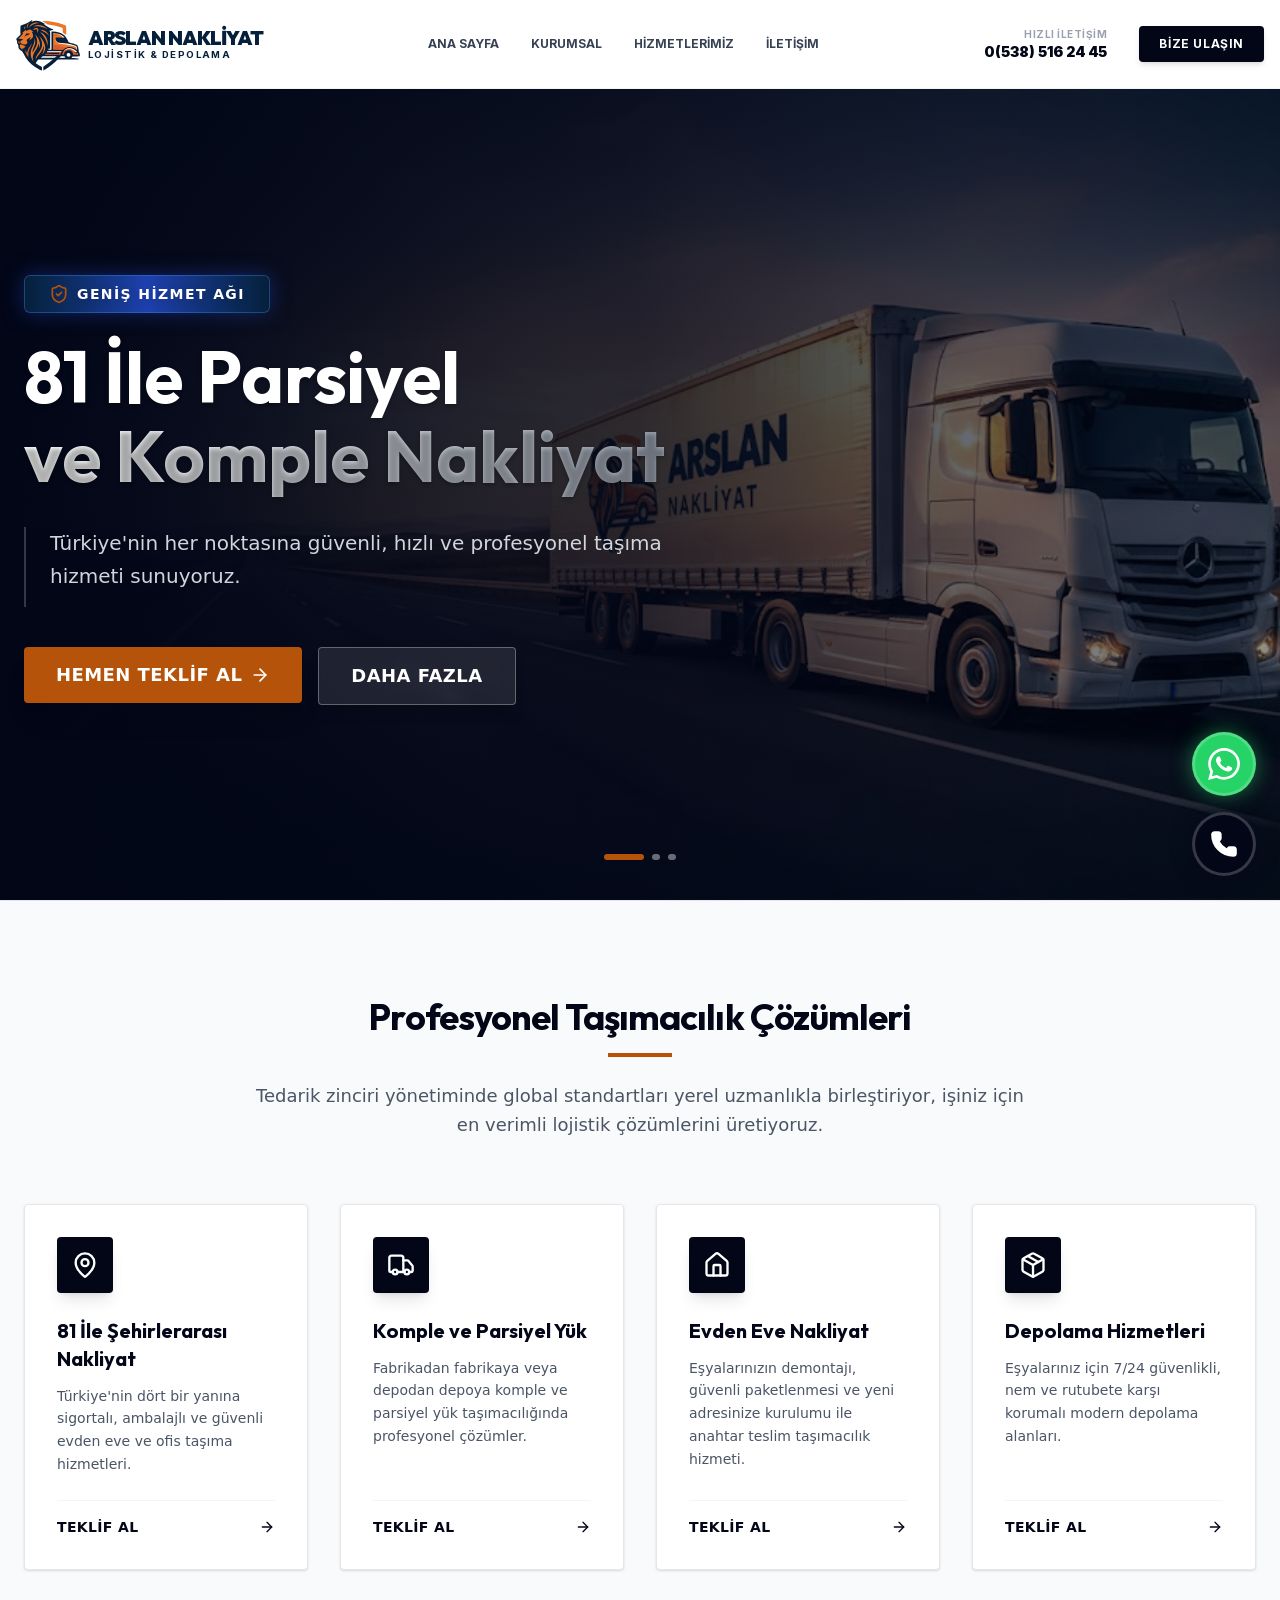
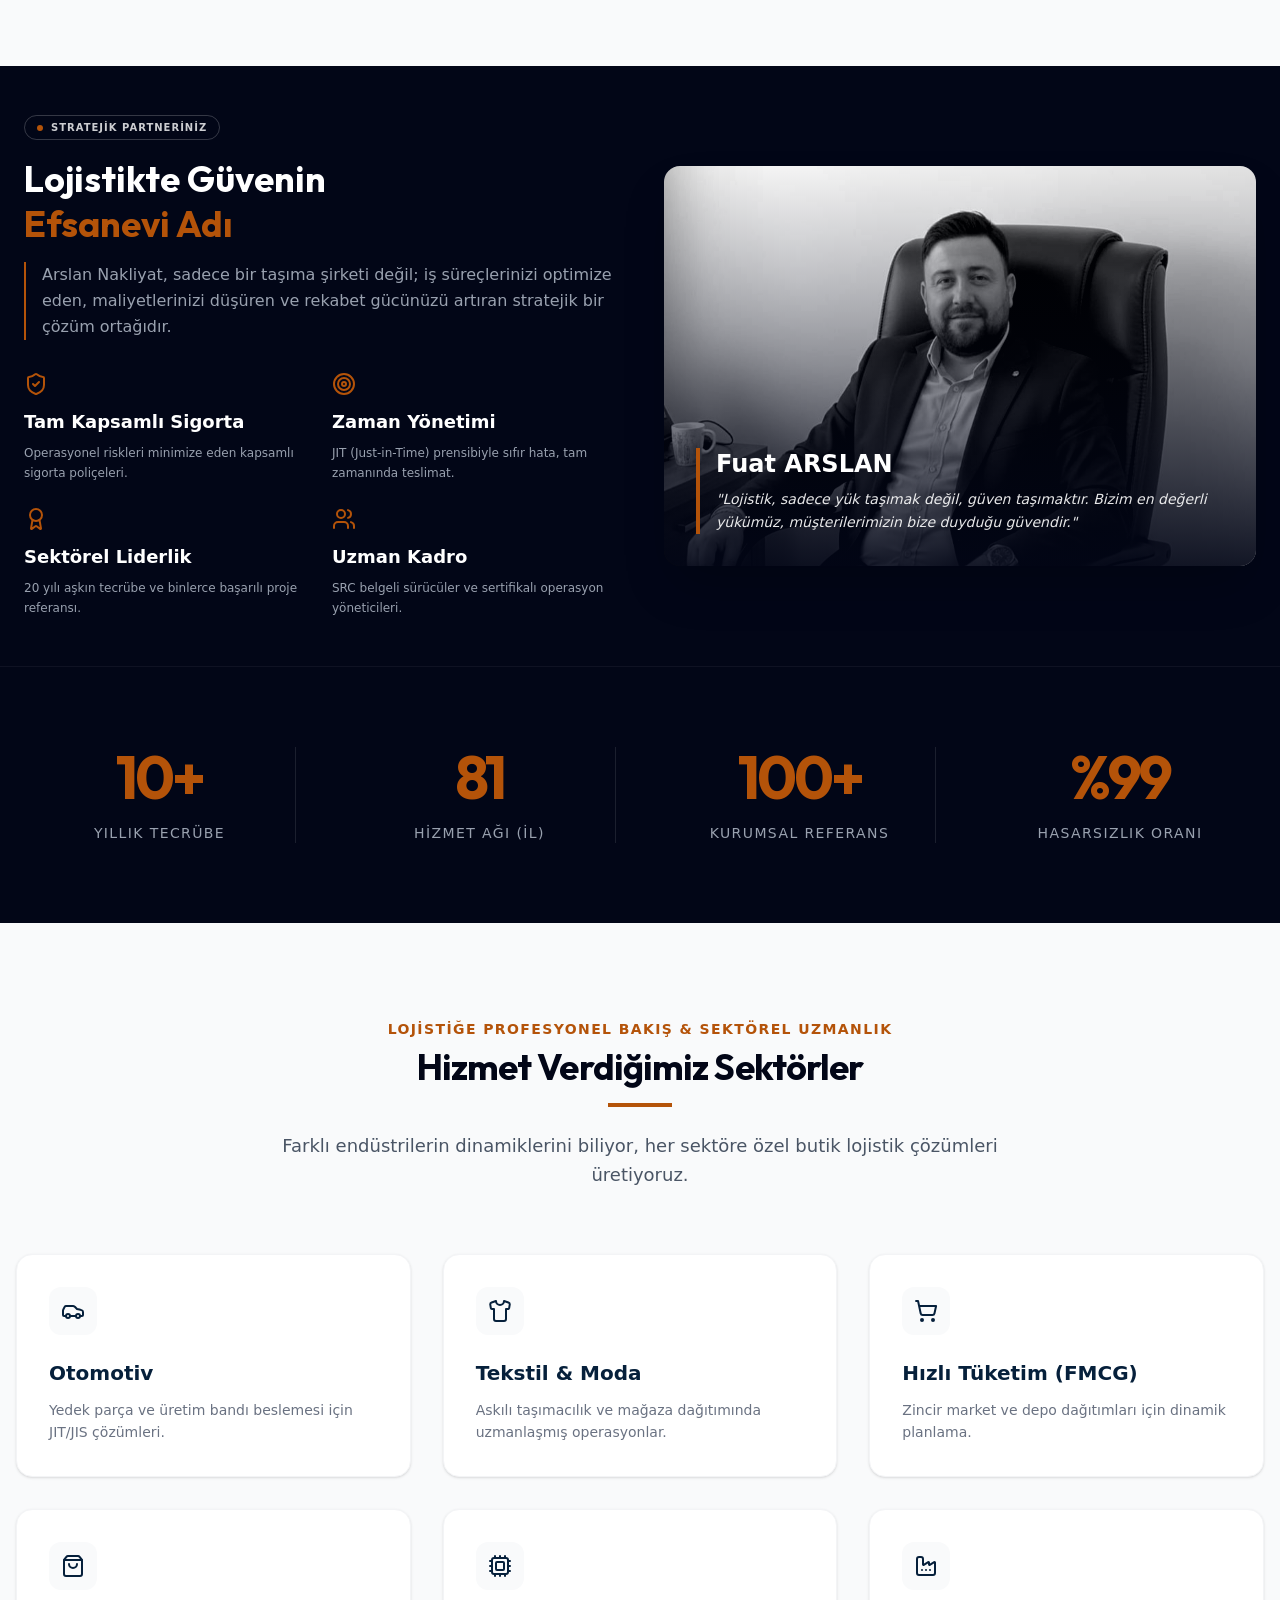
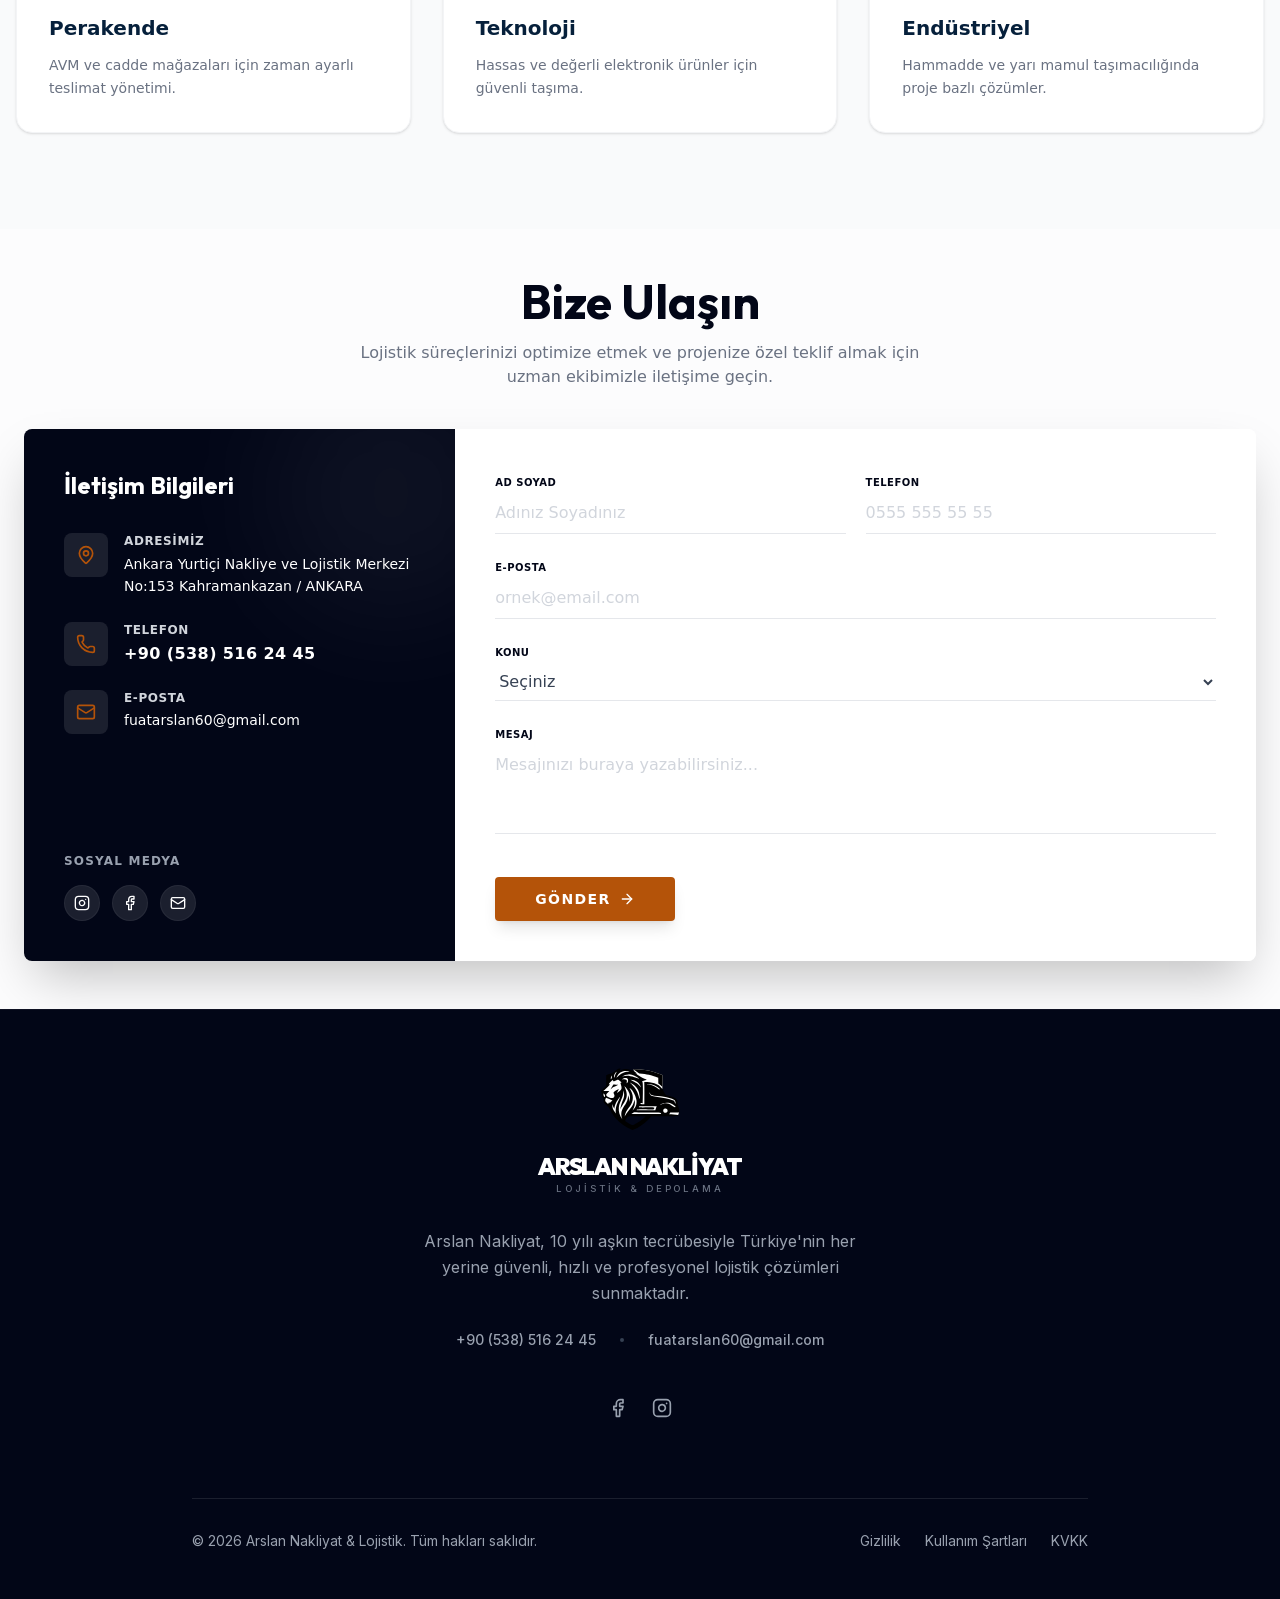
==== index.html @ 0e30be84 "a a" ====
<!DOCTYPE html><!--I4uh1XTMp95ZEmIlOOJrw--><html lang="tr" class="scroll-smooth"><head><meta charSet="utf-8"/><meta name="viewport" content="width=device-width, initial-scale=1"/><link rel="preload" href="/_next/static/media/1b99372b3eaef0c8-s.p.758e15a8.woff2" as="font" crossorigin="" type="font/woff2"/><link rel="preload" href="/_next/static/media/83afe278b6a6bb3c-s.p.3a6ba036.woff2" as="font" crossorigin="" type="font/woff2"/><link rel="preload" as="image" href="/logo.svg"/><link rel="preload" as="image" href="/images/main-slider/slide-1-v4.png"/><link rel="preload" as="image" href="/beyazlogo.svg"/><link rel="stylesheet" href="/_next/static/chunks/e42684bc1545f874.css" data-precedence="next"/><link rel="preload" as="script" fetchPriority="low" href="/_next/static/chunks/f6e51113fc593970.js"/><script src="/_next/static/chunks/55cb17a8fe35496d.js" async=""></script><script src="/_next/static/chunks/d95267a2a0910375.js" async=""></script><script src="/_next/static/chunks/cfd445329b9bd0d0.js" async=""></script><script src="/_next/static/chunks/turbopack-c983d071ce3b09c4.js" async=""></script><script src="/_next/static/chunks/4b71d45423f94e34.js" async=""></script><script src="/_next/static/chunks/b040a59c7268c2a0.js" async=""></script><script src="/_next/static/chunks/0af80b67008738f1.js" async=""></script><script src="/_next/static/chunks/b14e886643643bdb.js" async=""></script><script src="/_next/static/chunks/9f7af8a6502b4d13.js" async=""></script><meta name="next-size-adjust" content=""/><title>Arslan Nakliyat | Profesyonel Lojistik &amp; Depolama Hizmetleri</title><meta name="description" content="Arslan Nakliyat olarak Türkiye&#x27;nin 81 iline parsiyel nakliyat, komple taşımacılık ve modern depolama çözümleri sunuyoruz. %99 hasarsızlık oranıyla güvenli lojistik."/><meta name="author" content="Arslan Nakliyat"/><meta name="keywords" content="Arslan Nakliyat,nakliyat,lojistik,depolama,parsiyel nakliye,komple nakliye,Ankara nakliye,şehirler arası nakliyat,güvenli taşımacılık,kurumsal nakliye,Fuat Arslan"/><meta name="creator" content="Arslan Nakliyat"/><meta name="publisher" content="Arslan Nakliyat"/><meta name="robots" content="index, follow"/><meta name="googlebot" content="index, follow, max-video-preview:-1, max-image-preview:large, max-snippet:-1"/><link rel="canonical" href="https://www.arslannakliyat.com.tr"/><meta property="og:title" content="Arslan Nakliyat | Kurumsal Lojistik ve Depolama"/><meta property="og:description" content="Türkiye&#x27;nin dört bir yanına sigortalı, hızlı ve güvenli nakliyat hizmeti. 10 yılı aşkın tecrübemizle lojistik çözüm ortağınız."/><meta property="og:url" content="https://www.arslannakliyat.com.tr"/><meta property="og:site_name" content="Arslan Nakliyat"/><meta property="og:locale" content="tr_TR"/><meta property="og:type" content="website"/><meta name="twitter:card" content="summary"/><meta name="twitter:title" content="Arslan Nakliyat | Kurumsal Lojistik ve Depolama"/><meta name="twitter:description" content="Türkiye&#x27;nin dört bir yanına sigortalı, hızlı ve güvenli nakliyat hizmeti. 10 yılı aşkın tecrübemizle lojistik çözüm ortağınız."/><link rel="shortcut icon" href="/logo.svg"/><link rel="icon" href="/logo.svg"/><link rel="apple-touch-icon" href="/logo.svg"/><script src="/_next/static/chunks/a6dad97d9634a72d.js" noModule=""></script></head><body class="inter_fe8b9d92-module__LINzvG__variable outfit_ca35ecd4-module__VNkuCW__variable antialiased bg-background text-foreground overflow-x-hidden"><div hidden=""><!--$--><!--/$--></div><header class="fixed top-0 left-0 right-0 z-50 flex flex-col font-sans"><div class="bg-white border-b border-gray-100 transition-all duration-300 relative py-3"><div class="container mx-auto px-4 flex items-center justify-between"><a class="flex items-center gap-2" href="/"><div class="relative w-16"><img src="/logo.svg" alt="Arslan Nakliyat Logo" class="w-full h-auto object-contain"/></div><div class="flex flex-col"><span class="text-xl font-black font-heading tracking-tighter text-[#06203b] leading-none">ARSLAN NAKLİYAT</span><span class="text-[#06203b] tracking-[0.15em] text-[0.6rem] font-bold uppercase leading-none mt-0.5">LOJİSTİK &amp; DEPOLAMA</span></div></a><nav class="hidden xl:flex items-center gap-8"><a class="text-xs font-bold text-gray-700 hover:text-secondary transition-colors relative group py-2" href="/">ANA SAYFA<span class="absolute bottom-0 left-0 w-0 h-0.5 bg-accent transition-all duration-300 group-hover:w-full"></span></a><a class="text-xs font-bold text-gray-700 hover:text-secondary transition-colors relative group py-2" href="#hakkimizda">KURUMSAL<span class="absolute bottom-0 left-0 w-0 h-0.5 bg-accent transition-all duration-300 group-hover:w-full"></span></a><a class="text-xs font-bold text-gray-700 hover:text-secondary transition-colors relative group py-2" href="#hizmetlerimiz">HİZMETLERİMİZ<span class="absolute bottom-0 left-0 w-0 h-0.5 bg-accent transition-all duration-300 group-hover:w-full"></span></a><a class="text-xs font-bold text-gray-700 hover:text-secondary transition-colors relative group py-2" href="#iletisim">İLETİŞİM<span class="absolute bottom-0 left-0 w-0 h-0.5 bg-accent transition-all duration-300 group-hover:w-full"></span></a></nav><div class="flex items-center gap-4"><div class="hidden lg:flex items-center gap-4"><div class="hidden xl:flex flex-col items-end mr-4"><span class="text-[10px] font-bold text-gray-400 uppercase tracking-wider">Hızlı İletişim</span><a href="tel:+905385162445" class="text-sm font-black text-primary hover:text-accent transition-colors">0(538) 516 24 45</a></div><a class="bg-[#020617] hover:bg-slate-800 text-white px-5 py-2.5 rounded text-xs font-bold uppercase tracking-wider transition-all duration-300 shadow-md hover:shadow-lg hover:-translate-y-0.5" href="#iletisim">Bize Ulaşın</a></div><button class="xl:hidden text-primary p-2 focus:outline-none"><svg xmlns="http://www.w3.org/2000/svg" width="24" height="24" viewBox="0 0 24 24" fill="none" stroke="currentColor" stroke-width="2" stroke-linecap="round" stroke-linejoin="round" class="lucide lucide-menu w-6 h-6" aria-hidden="true"><path d="M4 5h16"></path><path d="M4 12h16"></path><path d="M4 19h16"></path></svg></button></div></div></div></header><main class="min-h-screen pt-20"><section id="hero" class="snap-start snap-always"><section class="relative h-[calc(100vh-5rem)] w-full overflow-hidden bg-primary group touch-pan-y cursor-grab active:cursor-grabbing"><div class="absolute inset-0 z-0" style="opacity:0;transform:scale(1.05)"><img alt="81 İle Parsiyel" decoding="async" data-nimg="fill" class="object-cover opacity-60" style="position:absolute;height:100%;width:100%;left:0;top:0;right:0;bottom:0;color:transparent" src="/images/main-slider/slide-1-v4.png"/><div class="absolute inset-0 bg-gradient-to-r from-primary/95 via-primary/70 to-transparent"></div></div><div class="relative z-10 container mx-auto px-4 md:px-6 h-full flex items-center"><div class="max-w-3xl"><div style="opacity:0;transform:translateX(-30px)"><div class="inline-flex items-center gap-2 bg-gradient-to-r from-[#06203b] via-[#1e40af] to-[#06203b] text-white px-6 py-2 rounded-md mb-6 text-sm font-bold uppercase tracking-widest border border-blue-400/30 shadow-[0_0_20px_rgba(30,64,175,0.5)] backdrop-blur-md"><svg xmlns="http://www.w3.org/2000/svg" width="24" height="24" viewBox="0 0 24 24" fill="none" stroke="currentColor" stroke-width="2" stroke-linecap="round" stroke-linejoin="round" class="lucide lucide-shield-check w-5 h-5 text-accent animate-pulse" aria-hidden="true"><path d="M20 13c0 5-3.5 7.5-7.66 8.95a1 1 0 0 1-.67-.01C7.5 20.5 4 18 4 13V6a1 1 0 0 1 1-1c2 0 4.5-1.2 6.24-2.72a1.17 1.17 0 0 1 1.52 0C14.51 3.81 17 5 19 5a1 1 0 0 1 1 1z"></path><path d="m9 12 2 2 4-4"></path></svg><span class="drop-shadow-md">GENİŞ HİZMET AĞI</span></div><h1 class="text-5xl md:text-7xl font-bold font-heading text-white leading-[1.1] mb-8 text-shadow">81 İle Parsiyel<!-- --> <br/><span class="text-transparent bg-clip-text bg-gradient-to-r from-white to-gray-400">ve Komple Nakliyat</span></h1><p class="text-xl text-gray-300 mb-10 leading-relaxed max-w-2xl font-light border-l-2 border-white/20 pl-6 h-20">Türkiye&#x27;nin her noktasına güvenli, hızlı ve profesyonel taşıma hizmeti sunuyoruz.</p><div class="flex flex-col sm:flex-row gap-4"><button class="relative inline-flex items-center justify-center duration-300 transform active:scale-95 disabled:opacity-50 disabled:pointer-events-none h-14 bg-accent hover:bg-accent/90 text-white px-8 py-7 text-lg uppercase tracking-wide font-bold rounded-sm shadow-xl hover:shadow-2xl transition-all">Hemen Teklif Al <svg xmlns="http://www.w3.org/2000/svg" width="24" height="24" viewBox="0 0 24 24" fill="none" stroke="currentColor" stroke-width="2" stroke-linecap="round" stroke-linejoin="round" class="lucide lucide-arrow-right ml-2 w-5 h-5" aria-hidden="true"><path d="M5 12h14"></path><path d="m12 5 7 7-7 7"></path></svg></button><button class="relative inline-flex items-center justify-center duration-300 transform active:scale-95 disabled:opacity-50 disabled:pointer-events-none shadow-lg hover:shadow-xl h-14 bg-white/10 hover:bg-white/20 text-white border border-white/30 px-8 py-7 text-lg uppercase tracking-wide font-bold rounded-sm backdrop-blur-sm transition-all">Daha Fazla</button></div></div></div></div><div class="absolute bottom-10 left-1/2 -translate-x-1/2 flex gap-2 z-20"><button class="h-1.5 rounded-full transition-all duration-300 shadow-lg w-10 bg-accent"></button><button class="h-1.5 rounded-full transition-all duration-300 shadow-lg w-2 bg-white/40 hover:bg-white/80"></button><button class="h-1.5 rounded-full transition-all duration-300 shadow-lg w-2 bg-white/40 hover:bg-white/80"></button></div></section></section><section id="hizmetlerimiz" class="snap-start snap-always"><section id="hizmetlerimiz" class="py-24 bg-gray-50 border-t border-gray-200"><div class="container mx-auto px-4 md:px-6"><div class="text-center mb-16 max-w-3xl mx-auto"><h2 class="text-3xl md:text-4xl font-bold font-heading text-primary mb-4 tracking-tight">Profesyonel Taşımacılık Çözümleri</h2><div class="w-16 h-1 bg-accent mx-auto mb-6"></div><p class="text-gray-600 text-lg leading-relaxed">Tedarik zinciri yönetiminde global standartları yerel uzmanlıkla birleştiriyor, işiniz için en verimli lojistik çözümlerini üretiyoruz.</p></div><div class="grid grid-cols-1 md:grid-cols-2 lg:grid-cols-4 gap-8"><div class="bg-white p-8 rounded-sm shadow-sm hover:shadow-xl border border-gray-200 hover:border-accent transition-all duration-300 group flex flex-col h-full" style="opacity:0;transform:translateY(20px)"><div class="mb-6"><div class="w-14 h-14 bg-primary text-white rounded flex items-center justify-center group-hover:bg-accent transition-colors duration-300 shadow-lg"><svg xmlns="http://www.w3.org/2000/svg" width="24" height="24" viewBox="0 0 24 24" fill="none" stroke="currentColor" stroke-width="2" stroke-linecap="round" stroke-linejoin="round" class="lucide lucide-map-pin w-7 h-7" aria-hidden="true"><path d="M20 10c0 4.993-5.539 10.193-7.399 11.799a1 1 0 0 1-1.202 0C9.539 20.193 4 14.993 4 10a8 8 0 0 1 16 0"></path><circle cx="12" cy="10" r="3"></circle></svg></div></div><h3 class="text-xl font-bold font-heading text-primary mb-3 group-hover:text-accent transition-colors">81 İle Şehirlerarası Nakliyat</h3><p class="text-gray-600 text-sm leading-relaxed mb-6 flex-grow">Türkiye&#x27;nin dört bir yanına sigortalı, ambalajlı ve güvenli evden eve ve ofis taşıma hizmetleri.</p><a href="tel:+905385162445" class="inline-flex items-center text-primary font-bold text-sm uppercase tracking-wide hover:text-accent transition-colors mt-auto border-t border-gray-100 pt-4 w-full justify-between"><span>Teklif Al</span><svg xmlns="http://www.w3.org/2000/svg" width="24" height="24" viewBox="0 0 24 24" fill="none" stroke="currentColor" stroke-width="2" stroke-linecap="round" stroke-linejoin="round" class="lucide lucide-arrow-right w-4 h-4 ml-1 transform group-hover:translate-x-1 transition-transform" aria-hidden="true"><path d="M5 12h14"></path><path d="m12 5 7 7-7 7"></path></svg></a></div><div class="bg-white p-8 rounded-sm shadow-sm hover:shadow-xl border border-gray-200 hover:border-accent transition-all duration-300 group flex flex-col h-full" style="opacity:0;transform:translateY(20px)"><div class="mb-6"><div class="w-14 h-14 bg-primary text-white rounded flex items-center justify-center group-hover:bg-accent transition-colors duration-300 shadow-lg"><svg xmlns="http://www.w3.org/2000/svg" width="24" height="24" viewBox="0 0 24 24" fill="none" stroke="currentColor" stroke-width="2" stroke-linecap="round" stroke-linejoin="round" class="lucide lucide-truck w-7 h-7" aria-hidden="true"><path d="M14 18V6a2 2 0 0 0-2-2H4a2 2 0 0 0-2 2v11a1 1 0 0 0 1 1h2"></path><path d="M15 18H9"></path><path d="M19 18h2a1 1 0 0 0 1-1v-3.65a1 1 0 0 0-.22-.624l-3.48-4.35A1 1 0 0 0 17.52 8H14"></path><circle cx="17" cy="18" r="2"></circle><circle cx="7" cy="18" r="2"></circle></svg></div></div><h3 class="text-xl font-bold font-heading text-primary mb-3 group-hover:text-accent transition-colors">Komple ve Parsiyel Yük</h3><p class="text-gray-600 text-sm leading-relaxed mb-6 flex-grow">Fabrikadan fabrikaya veya depodan depoya komple ve parsiyel yük taşımacılığında profesyonel çözümler.</p><a href="tel:+905385162445" class="inline-flex items-center text-primary font-bold text-sm uppercase tracking-wide hover:text-accent transition-colors mt-auto border-t border-gray-100 pt-4 w-full justify-between"><span>Teklif Al</span><svg xmlns="http://www.w3.org/2000/svg" width="24" height="24" viewBox="0 0 24 24" fill="none" stroke="currentColor" stroke-width="2" stroke-linecap="round" stroke-linejoin="round" class="lucide lucide-arrow-right w-4 h-4 ml-1 transform group-hover:translate-x-1 transition-transform" aria-hidden="true"><path d="M5 12h14"></path><path d="m12 5 7 7-7 7"></path></svg></a></div><div class="bg-white p-8 rounded-sm shadow-sm hover:shadow-xl border border-gray-200 hover:border-accent transition-all duration-300 group flex flex-col h-full" style="opacity:0;transform:translateY(20px)"><div class="mb-6"><div class="w-14 h-14 bg-primary text-white rounded flex items-center justify-center group-hover:bg-accent transition-colors duration-300 shadow-lg"><svg xmlns="http://www.w3.org/2000/svg" width="24" height="24" viewBox="0 0 24 24" fill="none" stroke="currentColor" stroke-width="2" stroke-linecap="round" stroke-linejoin="round" class="lucide lucide-house w-7 h-7" aria-hidden="true"><path d="M15 21v-8a1 1 0 0 0-1-1h-4a1 1 0 0 0-1 1v8"></path><path d="M3 10a2 2 0 0 1 .709-1.528l7-6a2 2 0 0 1 2.582 0l7 6A2 2 0 0 1 21 10v9a2 2 0 0 1-2 2H5a2 2 0 0 1-2-2z"></path></svg></div></div><h3 class="text-xl font-bold font-heading text-primary mb-3 group-hover:text-accent transition-colors">Evden Eve Nakliyat</h3><p class="text-gray-600 text-sm leading-relaxed mb-6 flex-grow">Eşyalarınızın demontajı, güvenli paketlenmesi ve yeni adresinize kurulumu ile anahtar teslim taşımacılık hizmeti.</p><a href="tel:+905385162445" class="inline-flex items-center text-primary font-bold text-sm uppercase tracking-wide hover:text-accent transition-colors mt-auto border-t border-gray-100 pt-4 w-full justify-between"><span>Teklif Al</span><svg xmlns="http://www.w3.org/2000/svg" width="24" height="24" viewBox="0 0 24 24" fill="none" stroke="currentColor" stroke-width="2" stroke-linecap="round" stroke-linejoin="round" class="lucide lucide-arrow-right w-4 h-4 ml-1 transform group-hover:translate-x-1 transition-transform" aria-hidden="true"><path d="M5 12h14"></path><path d="m12 5 7 7-7 7"></path></svg></a></div><div class="bg-white p-8 rounded-sm shadow-sm hover:shadow-xl border border-gray-200 hover:border-accent transition-all duration-300 group flex flex-col h-full" style="opacity:0;transform:translateY(20px)"><div class="mb-6"><div class="w-14 h-14 bg-primary text-white rounded flex items-center justify-center group-hover:bg-accent transition-colors duration-300 shadow-lg"><svg xmlns="http://www.w3.org/2000/svg" width="24" height="24" viewBox="0 0 24 24" fill="none" stroke="currentColor" stroke-width="2" stroke-linecap="round" stroke-linejoin="round" class="lucide lucide-package w-7 h-7" aria-hidden="true"><path d="M11 21.73a2 2 0 0 0 2 0l7-4A2 2 0 0 0 21 16V8a2 2 0 0 0-1-1.73l-7-4a2 2 0 0 0-2 0l-7 4A2 2 0 0 0 3 8v8a2 2 0 0 0 1 1.73z"></path><path d="M12 22V12"></path><polyline points="3.29 7 12 12 20.71 7"></polyline><path d="m7.5 4.27 9 5.15"></path></svg></div></div><h3 class="text-xl font-bold font-heading text-primary mb-3 group-hover:text-accent transition-colors">Depolama Hizmetleri</h3><p class="text-gray-600 text-sm leading-relaxed mb-6 flex-grow">Eşyalarınız için 7/24 güvenlikli, nem ve rutubete karşı korumalı modern depolama alanları.</p><a href="tel:+905385162445" class="inline-flex items-center text-primary font-bold text-sm uppercase tracking-wide hover:text-accent transition-colors mt-auto border-t border-gray-100 pt-4 w-full justify-between"><span>Teklif Al</span><svg xmlns="http://www.w3.org/2000/svg" width="24" height="24" viewBox="0 0 24 24" fill="none" stroke="currentColor" stroke-width="2" stroke-linecap="round" stroke-linejoin="round" class="lucide lucide-arrow-right w-4 h-4 ml-1 transform group-hover:translate-x-1 transition-transform" aria-hidden="true"><path d="M5 12h14"></path><path d="m12 5 7 7-7 7"></path></svg></a></div></div></div></section></section><section id="hakkimizda" class="snap-start snap-always"><section class="py-12 bg-primary text-white"><div class="container mx-auto px-4 md:px-6"><div class="flex flex-col lg:flex-row gap-8 lg:gap-12 items-center"><div class="lg:w-1/2"><div class="inline-flex items-center gap-2 border border-white/20 px-3 py-1 rounded-full mb-4"><span class="w-1.5 h-1.5 rounded-full bg-accent animate-pulse"></span><span class="text-[10px] uppercase tracking-widest font-bold text-white/80">Stratejik Partneriniz</span></div><h2 class="text-3xl md:text-4xl font-bold font-heading mb-4 leading-tight">Lojistikte Güvenin <br/><span class="text-accent">Efsanevi Adı</span></h2><p class="text-gray-400 mb-8 text-base leading-relaxed font-light border-l-2 border-accent pl-4">Arslan Nakliyat, sadece bir taşıma şirketi değil; iş süreçlerinizi optimize eden, maliyetlerinizi düşüren ve rekabet gücünüzü artıran stratejik bir çözüm ortağıdır.</p><div class="grid grid-cols-1 sm:grid-cols-2 gap-x-6 gap-y-6"><div class="flex flex-col gap-2" style="opacity:0;transform:translateY(10px)"><svg xmlns="http://www.w3.org/2000/svg" width="24" height="24" viewBox="0 0 24 24" fill="none" stroke="currentColor" stroke-width="2" stroke-linecap="round" stroke-linejoin="round" class="lucide lucide-shield-check w-6 h-6 text-accent mb-1" aria-hidden="true"><path d="M20 13c0 5-3.5 7.5-7.66 8.95a1 1 0 0 1-.67-.01C7.5 20.5 4 18 4 13V6a1 1 0 0 1 1-1c2 0 4.5-1.2 6.24-2.72a1.17 1.17 0 0 1 1.52 0C14.51 3.81 17 5 19 5a1 1 0 0 1 1 1z"></path><path d="m9 12 2 2 4-4"></path></svg><h4 class="font-bold text-lg text-white">Tam Kapsamlı Sigorta</h4><p class="text-xs text-gray-400 leading-relaxed">Operasyonel riskleri minimize eden kapsamlı sigorta poliçeleri.</p></div><div class="flex flex-col gap-2" style="opacity:0;transform:translateY(10px)"><svg xmlns="http://www.w3.org/2000/svg" width="24" height="24" viewBox="0 0 24 24" fill="none" stroke="currentColor" stroke-width="2" stroke-linecap="round" stroke-linejoin="round" class="lucide lucide-target w-6 h-6 text-accent mb-1" aria-hidden="true"><circle cx="12" cy="12" r="10"></circle><circle cx="12" cy="12" r="6"></circle><circle cx="12" cy="12" r="2"></circle></svg><h4 class="font-bold text-lg text-white">Zaman Yönetimi</h4><p class="text-xs text-gray-400 leading-relaxed">JIT (Just-in-Time) prensibiyle sıfır hata, tam zamanında teslimat.</p></div><div class="flex flex-col gap-2" style="opacity:0;transform:translateY(10px)"><svg xmlns="http://www.w3.org/2000/svg" width="24" height="24" viewBox="0 0 24 24" fill="none" stroke="currentColor" stroke-width="2" stroke-linecap="round" stroke-linejoin="round" class="lucide lucide-award w-6 h-6 text-accent mb-1" aria-hidden="true"><path d="m15.477 12.89 1.515 8.526a.5.5 0 0 1-.81.47l-3.58-2.687a1 1 0 0 0-1.197 0l-3.586 2.686a.5.5 0 0 1-.81-.469l1.514-8.526"></path><circle cx="12" cy="8" r="6"></circle></svg><h4 class="font-bold text-lg text-white">Sektörel Liderlik</h4><p class="text-xs text-gray-400 leading-relaxed">20 yılı aşkın tecrübe ve binlerce başarılı proje referansı.</p></div><div class="flex flex-col gap-2" style="opacity:0;transform:translateY(10px)"><svg xmlns="http://www.w3.org/2000/svg" width="24" height="24" viewBox="0 0 24 24" fill="none" stroke="currentColor" stroke-width="2" stroke-linecap="round" stroke-linejoin="round" class="lucide lucide-users w-6 h-6 text-accent mb-1" aria-hidden="true"><path d="M16 21v-2a4 4 0 0 0-4-4H6a4 4 0 0 0-4 4v2"></path><path d="M16 3.128a4 4 0 0 1 0 7.744"></path><path d="M22 21v-2a4 4 0 0 0-3-3.87"></path><circle cx="9" cy="7" r="4"></circle></svg><h4 class="font-bold text-lg text-white">Uzman Kadro</h4><p class="text-xs text-gray-400 leading-relaxed">SRC belgeli sürücüler ve sertifikalı operasyon yöneticileri.</p></div></div></div><div class="lg:w-1/2 relative h-[300px] sm:h-[400px] w-full mt-8 lg:mt-0"><div class="relative h-[400px] w-full rounded-2xl overflow-hidden shadow-2xl group"><img alt="Fuat Arslan - Yönetim Kurulu Başkanı" loading="lazy" decoding="async" data-nimg="fill" class="object-cover grayscale contrast-125 group-hover:scale-105 transition-transform duration-700" style="position:absolute;height:100%;width:100%;left:0;top:0;right:0;bottom:0;color:transparent" src="/fuatarslan.jpeg"/><div class="absolute inset-0 bg-gradient-to-t from-primary/90 via-primary/40 to-transparent flex flex-col justify-end p-8"><div class="border-l-4 border-accent pl-4 transform translate-y-0 transition-transform duration-500"><h3 class="text-2xl font-bold text-white mb-1">Fuat ARSLAN</h3><blockquote class="text-white/90 text-sm font-light italic leading-relaxed mt-2">&quot;Lojistik, sadece yük taşımak değil, güven taşımaktır. Bizim en değerli yükümüz, müşterilerimizin bize duyduğu güvendir.&quot;</blockquote></div></div></div></div></div></div></section></section><section class="snap-start snap-always"><section class="py-20 bg-primary border-t border-white/5"><div class="container mx-auto px-4 md:px-6"><div class="grid grid-cols-2 lg:grid-cols-4 gap-12 text-center divide-x divide-white/10"><div class="px-4" style="opacity:0;transform:translateY(10px)"><div class="text-5xl md:text-6xl font-bold font-heading text-accent mb-4 tracking-tighter">10+</div><div class="text-gray-400 font-medium text-sm uppercase tracking-widest">Yıllık Tecrübe</div></div><div class="px-4" style="opacity:0;transform:translateY(10px)"><div class="text-5xl md:text-6xl font-bold font-heading text-accent mb-4 tracking-tighter">81</div><div class="text-gray-400 font-medium text-sm uppercase tracking-widest">Hizmet Ağı (İl)</div></div><div class="px-4" style="opacity:0;transform:translateY(10px)"><div class="text-5xl md:text-6xl font-bold font-heading text-accent mb-4 tracking-tighter">100+</div><div class="text-gray-400 font-medium text-sm uppercase tracking-widest">KURUMSAL REFERANS</div></div><div class="px-4" style="opacity:0;transform:translateY(10px)"><div class="text-5xl md:text-6xl font-bold font-heading text-accent mb-4 tracking-tighter">%99</div><div class="text-gray-400 font-medium text-sm uppercase tracking-widest">Hasarsızlık Oranı</div></div></div></div></section></section><section class="snap-start snap-always"><section class="py-24 bg-gray-50"><div class="container mx-auto px-4"><div class="text-center mb-16 max-w-3xl mx-auto"><span class="text-accent font-bold tracking-widest uppercase text-xs md:text-sm mb-2 block">Lojistiğe Profesyonel Bakış &amp; Sektörel Uzmanlık</span><h2 class="text-3xl md:text-4xl font-bold font-heading text-primary mb-4 tracking-tight">Hizmet Verdiğimiz Sektörler</h2><div class="w-16 h-1 bg-accent mx-auto mb-6"></div><p class="text-gray-600 text-lg leading-relaxed">Farklı endüstrilerin dinamiklerini biliyor, her sektöre özel butik lojistik çözümleri üretiyoruz.</p></div><div class="grid grid-cols-1 md:grid-cols-2 lg:grid-cols-3 gap-8"><div class="bg-white p-8 rounded-2xl border border-gray-100 shadow-sm hover:shadow-md transition-shadow group" style="opacity:0;transform:translateY(20px)"><div class="w-12 h-12 bg-gray-50 rounded-xl flex items-center justify-center mb-6 text-[#06203b] group-hover:bg-[#06203b] group-hover:text-white transition-colors duration-300"><svg xmlns="http://www.w3.org/2000/svg" width="24" height="24" viewBox="0 0 24 24" fill="none" stroke="currentColor" stroke-width="2" stroke-linecap="round" stroke-linejoin="round" class="lucide lucide-car w-6 h-6" aria-hidden="true"><path d="M19 17h2c.6 0 1-.4 1-1v-3c0-.9-.7-1.7-1.5-1.9C18.7 10.6 16 10 16 10s-1.3-1.4-2.2-2.3c-.5-.4-1.1-.7-1.8-.7H5c-.6 0-1.1.4-1.4.9l-1.4 2.9A3.7 3.7 0 0 0 2 12v4c0 .6.4 1 1 1h2"></path><circle cx="7" cy="17" r="2"></circle><path d="M9 17h6"></path><circle cx="17" cy="17" r="2"></circle></svg></div><h3 class="text-xl font-bold text-[#06203b] mb-3">Otomotiv</h3><p class="text-gray-500 text-sm leading-relaxed">Yedek parça ve üretim bandı beslemesi için JIT/JIS çözümleri.</p></div><div class="bg-white p-8 rounded-2xl border border-gray-100 shadow-sm hover:shadow-md transition-shadow group" style="opacity:0;transform:translateY(20px)"><div class="w-12 h-12 bg-gray-50 rounded-xl flex items-center justify-center mb-6 text-[#06203b] group-hover:bg-[#06203b] group-hover:text-white transition-colors duration-300"><svg xmlns="http://www.w3.org/2000/svg" width="24" height="24" viewBox="0 0 24 24" fill="none" stroke="currentColor" stroke-width="2" stroke-linecap="round" stroke-linejoin="round" class="lucide lucide-shirt w-6 h-6" aria-hidden="true"><path d="M20.38 3.46 16 2a4 4 0 0 1-8 0L3.62 3.46a2 2 0 0 0-1.34 2.23l.58 3.47a1 1 0 0 0 .99.84H6v10c0 1.1.9 2 2 2h8a2 2 0 0 0 2-2V10h2.15a1 1 0 0 0 .99-.84l.58-3.47a2 2 0 0 0-1.34-2.23z"></path></svg></div><h3 class="text-xl font-bold text-[#06203b] mb-3">Tekstil &amp; Moda</h3><p class="text-gray-500 text-sm leading-relaxed">Askılı taşımacılık ve mağaza dağıtımında uzmanlaşmış operasyonlar.</p></div><div class="bg-white p-8 rounded-2xl border border-gray-100 shadow-sm hover:shadow-md transition-shadow group" style="opacity:0;transform:translateY(20px)"><div class="w-12 h-12 bg-gray-50 rounded-xl flex items-center justify-center mb-6 text-[#06203b] group-hover:bg-[#06203b] group-hover:text-white transition-colors duration-300"><svg xmlns="http://www.w3.org/2000/svg" width="24" height="24" viewBox="0 0 24 24" fill="none" stroke="currentColor" stroke-width="2" stroke-linecap="round" stroke-linejoin="round" class="lucide lucide-shopping-cart w-6 h-6" aria-hidden="true"><circle cx="8" cy="21" r="1"></circle><circle cx="19" cy="21" r="1"></circle><path d="M2.05 2.05h2l2.66 12.42a2 2 0 0 0 2 1.58h9.78a2 2 0 0 0 1.95-1.57l1.65-7.43H5.12"></path></svg></div><h3 class="text-xl font-bold text-[#06203b] mb-3">Hızlı Tüketim (FMCG)</h3><p class="text-gray-500 text-sm leading-relaxed">Zincir market ve depo dağıtımları için dinamik planlama.</p></div><div class="bg-white p-8 rounded-2xl border border-gray-100 shadow-sm hover:shadow-md transition-shadow group" style="opacity:0;transform:translateY(20px)"><div class="w-12 h-12 bg-gray-50 rounded-xl flex items-center justify-center mb-6 text-[#06203b] group-hover:bg-[#06203b] group-hover:text-white transition-colors duration-300"><svg xmlns="http://www.w3.org/2000/svg" width="24" height="24" viewBox="0 0 24 24" fill="none" stroke="currentColor" stroke-width="2" stroke-linecap="round" stroke-linejoin="round" class="lucide lucide-shopping-bag w-6 h-6" aria-hidden="true"><path d="M16 10a4 4 0 0 1-8 0"></path><path d="M3.103 6.034h17.794"></path><path d="M3.4 5.467a2 2 0 0 0-.4 1.2V20a2 2 0 0 0 2 2h14a2 2 0 0 0 2-2V6.667a2 2 0 0 0-.4-1.2l-2-2.667A2 2 0 0 0 17 2H7a2 2 0 0 0-1.6.8z"></path></svg></div><h3 class="text-xl font-bold text-[#06203b] mb-3">Perakende</h3><p class="text-gray-500 text-sm leading-relaxed">AVM ve cadde mağazaları için zaman ayarlı teslimat yönetimi.</p></div><div class="bg-white p-8 rounded-2xl border border-gray-100 shadow-sm hover:shadow-md transition-shadow group" style="opacity:0;transform:translateY(20px)"><div class="w-12 h-12 bg-gray-50 rounded-xl flex items-center justify-center mb-6 text-[#06203b] group-hover:bg-[#06203b] group-hover:text-white transition-colors duration-300"><svg xmlns="http://www.w3.org/2000/svg" width="24" height="24" viewBox="0 0 24 24" fill="none" stroke="currentColor" stroke-width="2" stroke-linecap="round" stroke-linejoin="round" class="lucide lucide-cpu w-6 h-6" aria-hidden="true"><path d="M12 20v2"></path><path d="M12 2v2"></path><path d="M17 20v2"></path><path d="M17 2v2"></path><path d="M2 12h2"></path><path d="M2 17h2"></path><path d="M2 7h2"></path><path d="M20 12h2"></path><path d="M20 17h2"></path><path d="M20 7h2"></path><path d="M7 20v2"></path><path d="M7 2v2"></path><rect x="4" y="4" width="16" height="16" rx="2"></rect><rect x="8" y="8" width="8" height="8" rx="1"></rect></svg></div><h3 class="text-xl font-bold text-[#06203b] mb-3">Teknoloji</h3><p class="text-gray-500 text-sm leading-relaxed">Hassas ve değerli elektronik ürünler için güvenli taşıma.</p></div><div class="bg-white p-8 rounded-2xl border border-gray-100 shadow-sm hover:shadow-md transition-shadow group" style="opacity:0;transform:translateY(20px)"><div class="w-12 h-12 bg-gray-50 rounded-xl flex items-center justify-center mb-6 text-[#06203b] group-hover:bg-[#06203b] group-hover:text-white transition-colors duration-300"><svg xmlns="http://www.w3.org/2000/svg" width="24" height="24" viewBox="0 0 24 24" fill="none" stroke="currentColor" stroke-width="2" stroke-linecap="round" stroke-linejoin="round" class="lucide lucide-factory w-6 h-6" aria-hidden="true"><path d="M12 16h.01"></path><path d="M16 16h.01"></path><path d="M3 19a2 2 0 0 0 2 2h14a2 2 0 0 0 2-2V8.5a.5.5 0 0 0-.769-.422l-4.462 2.844A.5.5 0 0 1 15 10.5v-2a.5.5 0 0 0-.769-.422L9.77 10.922A.5.5 0 0 1 9 10.5V5a2 2 0 0 0-2-2H5a2 2 0 0 0-2 2z"></path><path d="M8 16h.01"></path></svg></div><h3 class="text-xl font-bold text-[#06203b] mb-3">Endüstriyel</h3><p class="text-gray-500 text-sm leading-relaxed">Hammadde ve yarı mamul taşımacılığında proje bazlı çözümler.</p></div></div></div></section></section><section id="iletisim" class="snap-start snap-always"><section id="iletisim" class="py-12 bg-gray-50/50"><div class="container mx-auto px-4 md:px-6"><div class="text-center mb-10"><h2 class="text-3xl md:text-5xl font-bold font-heading text-primary mb-4">Bize Ulaşın</h2><p class="text-gray-500 max-w-xl mx-auto">Lojistik süreçlerinizi optimize etmek ve projenize özel teklif almak için uzman ekibimizle iletişime geçin.</p></div><div class="max-w-7xl mx-auto bg-white rounded-lg shadow-2xl overflow-hidden flex flex-col lg:flex-row"><div class="lg:w-[35%] bg-primary text-white p-8 lg:p-10 flex flex-col justify-between relative overflow-hidden"><div class="absolute top-0 right-0 -mr-16 -mt-16 w-64 h-64 bg-white/5 rounded-full blur-3xl"></div><div class="relative z-10"><h3 class="text-2xl font-bold font-heading mb-8">İletişim Bilgileri</h3><div class="space-y-6"><div class="flex items-start gap-4 group"><div class="bg-white/10 p-3 rounded-lg group-hover:bg-accent transition-colors duration-300"><svg xmlns="http://www.w3.org/2000/svg" width="24" height="24" viewBox="0 0 24 24" fill="none" stroke="currentColor" stroke-width="2" stroke-linecap="round" stroke-linejoin="round" class="lucide lucide-map-pin w-5 h-5 text-accent group-hover:text-white" aria-hidden="true"><path d="M20 10c0 4.993-5.539 10.193-7.399 11.799a1 1 0 0 1-1.202 0C9.539 20.193 4 14.993 4 10a8 8 0 0 1 16 0"></path><circle cx="12" cy="10" r="3"></circle></svg></div><div><h4 class="font-bold text-xs uppercase tracking-wider mb-1 text-gray-300">Adresimiz</h4><p class="text-white text-sm leading-relaxed font-light">Ankara Yurtiçi Nakliye ve Lojistik Merkezi <br/>No:153 Kahramankazan / ANKARA</p></div></div><div class="flex items-start gap-4 group"><div class="bg-white/10 p-3 rounded-lg group-hover:bg-accent transition-colors duration-300"><svg xmlns="http://www.w3.org/2000/svg" width="24" height="24" viewBox="0 0 24 24" fill="none" stroke="currentColor" stroke-width="2" stroke-linecap="round" stroke-linejoin="round" class="lucide lucide-phone w-5 h-5 text-accent group-hover:text-white" aria-hidden="true"><path d="M13.832 16.568a1 1 0 0 0 1.213-.303l.355-.465A2 2 0 0 1 17 15h3a2 2 0 0 1 2 2v3a2 2 0 0 1-2 2A18 18 0 0 1 2 4a2 2 0 0 1 2-2h3a2 2 0 0 1 2 2v3a2 2 0 0 1-.8 1.6l-.468.351a1 1 0 0 0-.292 1.233 14 14 0 0 0 6.392 6.384"></path></svg></div><div><h4 class="font-bold text-xs uppercase tracking-wider mb-1 text-gray-300">Telefon</h4><p class="text-white text-base font-bold tracking-wide">+90 (538) 516 24 45</p></div></div><div class="flex items-start gap-4 group"><div class="bg-white/10 p-3 rounded-lg group-hover:bg-accent transition-colors duration-300"><svg xmlns="http://www.w3.org/2000/svg" width="24" height="24" viewBox="0 0 24 24" fill="none" stroke="currentColor" stroke-width="2" stroke-linecap="round" stroke-linejoin="round" class="lucide lucide-mail w-5 h-5 text-accent group-hover:text-white" aria-hidden="true"><path d="m22 7-8.991 5.727a2 2 0 0 1-2.009 0L2 7"></path><rect x="2" y="4" width="20" height="16" rx="2"></rect></svg></div><div><h4 class="font-bold text-xs uppercase tracking-wider mb-1 text-gray-300">E-Posta</h4><p class="text-white text-sm font-light">fuatarslan60@gmail.com</p></div></div></div></div><div class="mt-10 relative z-10"><p class="text-xs text-gray-400 mb-4 uppercase tracking-widest font-bold">Sosyal Medya</p><div class="flex gap-3"><a href="https://instagram.com/fuatarslan60" target="_blank" rel="noopener noreferrer" class="w-9 h-9 bg-white/10 hover:bg-accent hover:text-white transition-all rounded-full cursor-pointer flex items-center justify-center border border-white/5 hover:border-accent"><span class="sr-only">Instagram</span><svg xmlns="http://www.w3.org/2000/svg" width="24" height="24" viewBox="0 0 24 24" fill="none" stroke="currentColor" stroke-width="2" stroke-linecap="round" stroke-linejoin="round" class="lucide lucide-instagram w-4 h-4" aria-hidden="true"><rect width="20" height="20" x="2" y="2" rx="5" ry="5"></rect><path d="M16 11.37A4 4 0 1 1 12.63 8 4 4 0 0 1 16 11.37z"></path><line x1="17.5" x2="17.51" y1="6.5" y2="6.5"></line></svg></a><a href="https://www.facebook.com/fuat.arslan.315?locale=tr_TR" target="_blank" rel="noopener noreferrer" class="w-9 h-9 bg-white/10 hover:bg-accent hover:text-white transition-all rounded-full cursor-pointer flex items-center justify-center border border-white/5 hover:border-accent"><span class="sr-only">Facebook</span><svg xmlns="http://www.w3.org/2000/svg" width="24" height="24" viewBox="0 0 24 24" fill="none" stroke="currentColor" stroke-width="2" stroke-linecap="round" stroke-linejoin="round" class="lucide lucide-facebook w-4 h-4" aria-hidden="true"><path d="M18 2h-3a5 5 0 0 0-5 5v3H7v4h3v8h4v-8h3l1-4h-4V7a1 1 0 0 1 1-1h3z"></path></svg></a><a href="mailto:fuatarslan60@gmail.com" class="w-9 h-9 bg-white/10 hover:bg-accent hover:text-white transition-all rounded-full cursor-pointer flex items-center justify-center border border-white/5 hover:border-accent"><span class="sr-only">Email</span><svg xmlns="http://www.w3.org/2000/svg" width="24" height="24" viewBox="0 0 24 24" fill="none" stroke="currentColor" stroke-width="2" stroke-linecap="round" stroke-linejoin="round" class="lucide lucide-mail w-4 h-4" aria-hidden="true"><path d="m22 7-8.991 5.727a2 2 0 0 1-2.009 0L2 7"></path><rect x="2" y="4" width="20" height="16" rx="2"></rect></svg></a></div></div></div><div class="lg:w-[65%] p-8 lg:p-10 bg-white"><form class="space-y-5"><div class="grid grid-cols-1 md:grid-cols-2 gap-5"><div class="space-y-2"><label class="text-[10px] font-bold uppercase text-primary tracking-wider">Ad Soyad</label><input class="w-full border-b border-gray-200 py-2 focus:outline-none focus:border-primary transition-all bg-transparent text-base placeholder:text-gray-300" placeholder="Adınız Soyadınız" name="name" value=""/></div><div class="space-y-2"><label class="text-[10px] font-bold uppercase text-primary tracking-wider">Telefon</label><input class="w-full border-b border-gray-200 py-2 focus:outline-none focus:border-primary transition-all bg-transparent text-base placeholder:text-gray-300" placeholder="0555 555 55 55" name="phone" value=""/></div></div><div class="space-y-2"><label class="text-[10px] font-bold uppercase text-primary tracking-wider">E-Posta</label><input class="w-full border-b border-gray-200 py-2 focus:outline-none focus:border-primary transition-all bg-transparent text-base placeholder:text-gray-300" placeholder="ornek@email.com" name="email" value=""/></div><div class="space-y-2"><label class="text-[10px] font-bold uppercase text-primary tracking-wider">Konu</label><select name="subject" class="w-full border-b border-gray-200 py-2 focus:outline-none focus:border-primary transition-all bg-transparent text-base text-gray-700"><option value="" selected="">Seçiniz</option><option value="Fiyat">Fiyat Teklifi Almak İstiyorum</option><option value="Bilgi">Hizmetler Hakkında Bilgi</option><option value="IsBasvurusu">İş Başvurusu</option><option value="Diger">Diğer</option></select></div><div class="space-y-2"><label class="text-[10px] font-bold uppercase text-primary tracking-wider">Mesaj</label><textarea name="message" rows="3" class="w-full border-b border-gray-200 py-2 focus:outline-none focus:border-primary transition-all bg-transparent resize-none text-base placeholder:text-gray-300" placeholder="Mesajınızı buraya yazabilirsiniz..."></textarea></div><div class="pt-4"><button class="relative inline-flex items-center justify-center duration-300 transform active:scale-95 disabled:opacity-50 disabled:pointer-events-none h-11 w-full md:w-auto bg-accent hover:bg-accent/90 text-white py-4 px-10 rounded-sm uppercase font-bold tracking-widest transition-all shadow-lg hover:shadow-xl hover:-translate-y-1 text-sm" type="submit">Gönder <svg xmlns="http://www.w3.org/2000/svg" width="24" height="24" viewBox="0 0 24 24" fill="none" stroke="currentColor" stroke-width="2" stroke-linecap="round" stroke-linejoin="round" class="lucide lucide-arrow-right ml-2 w-4 h-4" aria-hidden="true"><path d="M5 12h14"></path><path d="m12 5 7 7-7 7"></path></svg></button></div></form></div></div></div></section></section><!--$--><!--/$--></main><footer class="bg-[#020617] text-white py-12 border-t border-white/5 font-sans relative z-20"><div class="container mx-auto px-4 flex flex-col items-center text-center"><a class="flex flex-col items-center gap-4 group mb-8" href="/"><div class="w-20 h-20 relative"><img src="/beyazlogo.svg" alt="Arslan Nakliyat Logo" class="w-full h-auto object-contain"/></div><div class="flex flex-col"><span class="text-2xl font-black font-heading tracking-tighter text-white leading-none">ARSLAN NAKLİYAT</span><span class="text-gray-500 tracking-[0.3em] text-[0.6rem] font-medium uppercase mt-1">LOJİSTİK &amp; DEPOLAMA</span></div></a><div class="max-w-md mx-auto text-center mb-12"><p class="text-gray-400 leading-relaxed mb-6">Arslan Nakliyat, 10 yılı aşkın tecrübesiyle Türkiye&#x27;nin her yerine güvenli, hızlı ve profesyonel lojistik çözümleri sunmaktadır.</p><div class="flex items-center justify-center gap-6 text-sm font-medium text-gray-400"><a href="tel:+905385162445" class="hover:text-accent transition-colors">+90 (538) 516 24 45</a><span class="w-1 h-1 rounded-full bg-gray-700"></span><a href="mailto:fuatarslan60@gmail.com" class="hover:text-accent transition-colors">fuatarslan60@gmail.com</a></div></div><div class="flex gap-6 mb-8"><a href="https://www.facebook.com/fuat.arslan.315?locale=tr_TR" target="_blank" rel="noopener noreferrer" class="text-gray-400 hover:text-white transition-colors"><svg xmlns="http://www.w3.org/2000/svg" width="24" height="24" viewBox="0 0 24 24" fill="none" stroke="currentColor" stroke-width="2" stroke-linecap="round" stroke-linejoin="round" class="lucide lucide-facebook w-5 h-5" aria-hidden="true"><path d="M18 2h-3a5 5 0 0 0-5 5v3H7v4h3v8h4v-8h3l1-4h-4V7a1 1 0 0 1 1-1h3z"></path></svg></a><a href="https://instagram.com/fuatarslan60" target="_blank" rel="noopener noreferrer" class="text-gray-400 hover:text-white transition-colors"><svg xmlns="http://www.w3.org/2000/svg" width="24" height="24" viewBox="0 0 24 24" fill="none" stroke="currentColor" stroke-width="2" stroke-linecap="round" stroke-linejoin="round" class="lucide lucide-instagram w-5 h-5" aria-hidden="true"><rect width="20" height="20" x="2" y="2" rx="5" ry="5"></rect><path d="M16 11.37A4 4 0 1 1 12.63 8 4 4 0 0 1 16 11.37z"></path><line x1="17.5" x2="17.51" y1="6.5" y2="6.5"></line></svg></a></div><div class="border-t border-white/10 mt-12 pt-8 text-center text-gray-400 text-sm flex flex-col md:flex-row items-center justify-between gap-4 w-full max-w-4xl"><p>© <!-- -->2026<!-- --> Arslan Nakliyat &amp; Lojistik. Tüm hakları saklıdır.</p><div class="flex gap-6"><button class="hover:text-white transition-colors">Gizlilik</button><button class="hover:text-white transition-colors">Kullanım Şartları</button><button class="hover:text-white transition-colors">KVKK</button></div></div></div></footer><div class="fixed bottom-6 right-6 z-50 flex flex-col gap-4 items-end"><a href="https://wa.me/905385162445" target="_blank" rel="noopener noreferrer" class="group flex items-center justify-end" style="opacity:0;transform:translateX(20px)"><span class="hidden md:flex items-center bg-[#06203b]/90 backdrop-blur-md text-white px-5 py-3 rounded-l-md shadow-lg font-bold uppercase tracking-wider text-xs mr-[-10px] opacity-0 group-hover:opacity-100 transition-all duration-300 transform translate-x-4 group-hover:translate-x-0 -z-10 border-y border-l border-white/10">WhatsApp Destek</span><div class="w-16 h-16 bg-[#25D366] hover:bg-[#20bd5a] backdrop-blur-md rounded-full shadow-[0_0_20px_rgba(37,211,102,0.5)] flex items-center justify-center text-white hover:scale-110 transition-transform duration-300 relative z-10 border-[3px] border-white/20"><svg viewBox="0 0 24 24" class="w-8 h-8 fill-current" xmlns="http://www.w3.org/2000/svg"><path d="M17.472 14.382c-.297-.149-1.758-.867-2.03-.967-.273-.099-.471-.148-.67.15-.197.297-.767.966-.94 1.164-.173.199-.347.223-.644.075-.297-.15-1.255-.463-2.39-1.475-.883-.788-1.48-1.761-1.653-2.059-.173-.297-.018-.458.13-.606.134-.133.298-.347.446-.52.149-.174.198-.298.298-.497.099-.198.05-.371-.025-.52-.075-.149-.669-1.612-.916-2.207-.242-.579-.487-.5-.669-.51-.173-.008-.371-.01-.57-.01-.198 0-.52.074-.792.372-.272.297-1.04 1.016-1.04 2.479 0 1.462 1.065 2.875 1.213 3.074.149.198 2.096 3.2 5.077 4.487.709.306 1.262.489 1.694.625.712.227 1.36.195 1.871.118.571-.085 1.758-.719 2.006-1.413.248-.694.248-1.289.173-1.413-.074-.124-.272-.198-.57-.347m-5.421 7.403h-.004a9.87 9.87 0 01-5.031-1.378l-.361-.214-3.741.982.998-3.648-.235-.374a9.86 9.86 0 01-1.51-5.26c.001-5.45 4.436-9.884 9.888-9.884 2.64 0 5.122 1.03 6.988 2.898a9.825 9.825 0 012.893 6.994c-.003 5.45-4.437 9.884-9.885 9.884m8.413-18.297A11.815 11.815 0 0012.05 0C5.495 0 .16 5.335.157 11.892c0 2.096.547 4.142 1.588 5.945L.057 24l6.305-1.654a11.882 11.882 0 005.683 1.448h.005c6.554 0 11.89-5.335 11.893-11.893a11.821 11.821 0 00-3.48-8.413Z"></path></svg></div></a><a href="tel:+905385162445" class="group flex items-center justify-end" style="opacity:0;transform:translateX(20px)"><span class="hidden md:flex items-center bg-[#06203b]/90 backdrop-blur-md text-white px-5 py-3 rounded-l-md shadow-lg font-bold uppercase tracking-wider text-xs mr-[-10px] opacity-0 group-hover:opacity-100 transition-all duration-300 transform translate-x-4 group-hover:translate-x-0 -z-10 border-y border-l border-white/10">7/24 Çağrı Merkezi</span><div class="w-16 h-16 bg-primary hover:bg-secondary backdrop-blur-md rounded-full shadow-[0_0_20px_rgba(2,6,23,0.5)] flex items-center justify-center text-white hover:scale-110 transition-transform duration-300 relative z-10 border-[3px] border-white/20"><svg xmlns="http://www.w3.org/2000/svg" width="24" height="24" viewBox="0 0 24 24" fill="none" stroke="currentColor" stroke-width="2" stroke-linecap="round" stroke-linejoin="round" class="lucide lucide-phone w-7 h-7 fill-current" aria-hidden="true"><path d="M13.832 16.568a1 1 0 0 0 1.213-.303l.355-.465A2 2 0 0 1 17 15h3a2 2 0 0 1 2 2v3a2 2 0 0 1-2 2A18 18 0 0 1 2 4a2 2 0 0 1 2-2h3a2 2 0 0 1 2 2v3a2 2 0 0 1-.8 1.6l-.468.351a1 1 0 0 0-.292 1.233 14 14 0 0 0 6.392 6.384"></path></svg></div></a></div><script src="/_next/static/chunks/f6e51113fc593970.js" id="_R_" async=""></script><script>(self.__next_f=self.__next_f||[]).push([0])</script><script>self.__next_f.push([1,"1:\"$Sreact.fragment\"\n2:I[20068,[\"/_next/static/chunks/4b71d45423f94e34.js\",\"/_next/static/chunks/b040a59c7268c2a0.js\"],\"Navbar\"]\n3:I[55959,[\"/_next/static/chunks/0af80b67008738f1.js\",\"/_next/static/chunks/b14e886643643bdb.js\"],\"default\"]\n4:I[71046,[\"/_next/static/chunks/0af80b67008738f1.js\",\"/_next/static/chunks/b14e886643643bdb.js\"],\"default\"]\n5:I[11765,[\"/_next/static/chunks/4b71d45423f94e34.js\",\"/_next/static/chunks/b040a59c7268c2a0.js\"],\"Footer\"]\n6:I[91091,[\"/_next/static/chunks/4b71d45423f94e34.js\",\"/_next/static/chunks/b040a59c7268c2a0.js\"],\"FloatingButtons\"]\n7:I[69398,[\"/_next/static/chunks/4b71d45423f94e34.js\",\"/_next/static/chunks/b040a59c7268c2a0.js\",\"/_next/static/chunks/9f7af8a6502b4d13.js\"],\"HeroSlider\"]\n8:I[62123,[\"/_next/static/chunks/4b71d45423f94e34.js\",\"/_next/static/chunks/b040a59c7268c2a0.js\",\"/_next/static/chunks/9f7af8a6502b4d13.js\"],\"Services\"]\n9:I[64223,[\"/_next/static/chunks/4b71d45423f94e34.js\",\"/_next/static/chunks/b040a59c7268c2a0.js\",\"/_next/static/chunks/9f7af8a6502b4d13.js\"],\"WhyUs\"]\na:I[77668,[\"/_next/static/chunks/4b71d45423f94e34.js\",\"/_next/static/chunks/b040a59c7268c2a0.js\",\"/_next/static/chunks/9f7af8a6502b4d13.js\"],\"Stats\"]\nb:I[45484,[\"/_next/static/chunks/4b71d45423f94e34.js\",\"/_next/static/chunks/b040a59c7268c2a0.js\",\"/_next/static/chunks/9f7af8a6502b4d13.js\"],\"Sectors\"]\nc:I[29315,[\"/_next/static/chunks/4b71d45423f94e34.js\",\"/_next/static/chunks/b040a59c7268c2a0.js\",\"/_next/static/chunks/9f7af8a6502b4d13.js\"],\"ContactForm\"]\nd:I[52141,[\"/_next/static/chunks/0af80b67008738f1.js\",\"/_next/static/chunks/b14e886643643bdb.js\"],\"OutletBoundary\"]\ne:\"$Sreact.suspense\"\n10:I[52141,[\"/_next/static/chunks/0af80b67008738f1.js\",\"/_next/static/chunks/b14e886643643bdb.js\"],\"ViewportBoundary\"]\n12:I[52141,[\"/_next/static/chunks/0af80b67008738f1.js\",\"/_next/static/chunks/b14e886643643bdb.js\"],\"MetadataBoundary\"]\n14:I[53384,[],\"default\"]\n:HL[\"/_next/static/chunks/e42684bc1545f874.css\",\"style\"]\n:HL[\"/_next/static/media/1b99372b3eaef0c8-s.p.758e15a8.woff2\",\"font\",{\"crossOrigin\":\"\",\"type\":\"font/woff2\"}]\n:HL[\"/_next/static/media/83afe278b6a6bb3c-s.p.3a6ba036.woff2\",\"font\",{\"crossOrigin\":\"\",\"type\":\"font/woff2\"}]\n"])</script><script>self.__next_f.push([1,"0:{\"P\":null,\"b\":\"I4uh1XTMp95ZEmIlOOJrw\",\"c\":[\"\",\"\"],\"q\":\"\",\"i\":false,\"f\":[[[\"\",{\"children\":[\"__PAGE__\",{}]},\"$undefined\",\"$undefined\",true],[[\"$\",\"$1\",\"c\",{\"children\":[[[\"$\",\"link\",\"0\",{\"rel\":\"stylesheet\",\"href\":\"/_next/static/chunks/e42684bc1545f874.css\",\"precedence\":\"next\",\"crossOrigin\":\"$undefined\",\"nonce\":\"$undefined\"}],[\"$\",\"script\",\"script-0\",{\"src\":\"/_next/static/chunks/4b71d45423f94e34.js\",\"async\":true,\"nonce\":\"$undefined\"}],[\"$\",\"script\",\"script-1\",{\"src\":\"/_next/static/chunks/b040a59c7268c2a0.js\",\"async\":true,\"nonce\":\"$undefined\"}]],[\"$\",\"html\",null,{\"lang\":\"tr\",\"className\":\"scroll-smooth\",\"children\":[\"$\",\"body\",null,{\"className\":\"inter_fe8b9d92-module__LINzvG__variable outfit_ca35ecd4-module__VNkuCW__variable antialiased bg-background text-foreground overflow-x-hidden\",\"children\":[[\"$\",\"$L2\",null,{}],[\"$\",\"main\",null,{\"className\":\"min-h-screen pt-20\",\"children\":[\"$\",\"$L3\",null,{\"parallelRouterKey\":\"children\",\"error\":\"$undefined\",\"errorStyles\":\"$undefined\",\"errorScripts\":\"$undefined\",\"template\":[\"$\",\"$L4\",null,{}],\"templateStyles\":\"$undefined\",\"templateScripts\":\"$undefined\",\"notFound\":[[[\"$\",\"title\",null,{\"children\":\"404: This page could not be found.\"}],[\"$\",\"div\",null,{\"style\":{\"fontFamily\":\"system-ui,\\\"Segoe UI\\\",Roboto,Helvetica,Arial,sans-serif,\\\"Apple Color Emoji\\\",\\\"Segoe UI Emoji\\\"\",\"height\":\"100vh\",\"textAlign\":\"center\",\"display\":\"flex\",\"flexDirection\":\"column\",\"alignItems\":\"center\",\"justifyContent\":\"center\"},\"children\":[\"$\",\"div\",null,{\"children\":[[\"$\",\"style\",null,{\"dangerouslySetInnerHTML\":{\"__html\":\"body{color:#000;background:#fff;margin:0}.next-error-h1{border-right:1px solid rgba(0,0,0,.3)}@media (prefers-color-scheme:dark){body{color:#fff;background:#000}.next-error-h1{border-right:1px solid rgba(255,255,255,.3)}}\"}}],[\"$\",\"h1\",null,{\"className\":\"next-error-h1\",\"style\":{\"display\":\"inline-block\",\"margin\":\"0 20px 0 0\",\"padding\":\"0 23px 0 0\",\"fontSize\":24,\"fontWeight\":500,\"verticalAlign\":\"top\",\"lineHeight\":\"49px\"},\"children\":404}],[\"$\",\"div\",null,{\"style\":{\"display\":\"inline-block\"},\"children\":[\"$\",\"h2\",null,{\"style\":{\"fontSize\":14,\"fontWeight\":400,\"lineHeight\":\"49px\",\"margin\":0},\"children\":\"This page could not be found.\"}]}]]}]}]],[]],\"forbidden\":\"$undefined\",\"unauthorized\":\"$undefined\"}]}],[\"$\",\"$L5\",null,{}],[\"$\",\"$L6\",null,{}]]}]}]]}],{\"children\":[[\"$\",\"$1\",\"c\",{\"children\":[[[\"$\",\"section\",null,{\"id\":\"hero\",\"className\":\"snap-start snap-always\",\"children\":[\"$\",\"$L7\",null,{}]}],[\"$\",\"section\",null,{\"id\":\"hizmetlerimiz\",\"className\":\"snap-start snap-always\",\"children\":[\"$\",\"$L8\",null,{}]}],[\"$\",\"section\",null,{\"id\":\"hakkimizda\",\"className\":\"snap-start snap-always\",\"children\":[\"$\",\"$L9\",null,{}]}],[\"$\",\"section\",null,{\"className\":\"snap-start snap-always\",\"children\":[\"$\",\"$La\",null,{}]}],[\"$\",\"section\",null,{\"className\":\"snap-start snap-always\",\"children\":[\"$\",\"$Lb\",null,{}]}],[\"$\",\"section\",null,{\"id\":\"iletisim\",\"className\":\"snap-start snap-always\",\"children\":[\"$\",\"$Lc\",null,{}]}]],[[\"$\",\"script\",\"script-0\",{\"src\":\"/_next/static/chunks/9f7af8a6502b4d13.js\",\"async\":true,\"nonce\":\"$undefined\"}]],[\"$\",\"$Ld\",null,{\"children\":[\"$\",\"$e\",null,{\"name\":\"Next.MetadataOutlet\",\"children\":\"$@f\"}]}]]}],{},null,false,false]},null,false,false],[\"$\",\"$1\",\"h\",{\"children\":[null,[\"$\",\"$L10\",null,{\"children\":\"$L11\"}],[\"$\",\"div\",null,{\"hidden\":true,\"children\":[\"$\",\"$L12\",null,{\"children\":[\"$\",\"$e\",null,{\"name\":\"Next.Metadata\",\"children\":\"$L13\"}]}]}],[\"$\",\"meta\",null,{\"name\":\"next-size-adjust\",\"content\":\"\"}]]}],false]],\"m\":\"$undefined\",\"G\":[\"$14\",[]],\"S\":true}\n"])</script><script>self.__next_f.push([1,"11:[[\"$\",\"meta\",\"0\",{\"charSet\":\"utf-8\"}],[\"$\",\"meta\",\"1\",{\"name\":\"viewport\",\"content\":\"width=device-width, initial-scale=1\"}]]\n"])</script><script>self.__next_f.push([1,"15:I[74834,[\"/_next/static/chunks/0af80b67008738f1.js\",\"/_next/static/chunks/b14e886643643bdb.js\"],\"IconMark\"]\nf:null\n"])</script><script>self.__next_f.push([1,"13:[[\"$\",\"title\",\"0\",{\"children\":\"Arslan Nakliyat | Profesyonel Lojistik \u0026 Depolama Hizmetleri\"}],[\"$\",\"meta\",\"1\",{\"name\":\"description\",\"content\":\"Arslan Nakliyat olarak Türkiye'nin 81 iline parsiyel nakliyat, komple taşımacılık ve modern depolama çözümleri sunuyoruz. %99 hasarsızlık oranıyla güvenli lojistik.\"}],[\"$\",\"meta\",\"2\",{\"name\":\"author\",\"content\":\"Arslan Nakliyat\"}],[\"$\",\"meta\",\"3\",{\"name\":\"keywords\",\"content\":\"Arslan Nakliyat,nakliyat,lojistik,depolama,parsiyel nakliye,komple nakliye,Ankara nakliye,şehirler arası nakliyat,güvenli taşımacılık,kurumsal nakliye,Fuat Arslan\"}],[\"$\",\"meta\",\"4\",{\"name\":\"creator\",\"content\":\"Arslan Nakliyat\"}],[\"$\",\"meta\",\"5\",{\"name\":\"publisher\",\"content\":\"Arslan Nakliyat\"}],[\"$\",\"meta\",\"6\",{\"name\":\"robots\",\"content\":\"index, follow\"}],[\"$\",\"meta\",\"7\",{\"name\":\"googlebot\",\"content\":\"index, follow, max-video-preview:-1, max-image-preview:large, max-snippet:-1\"}],[\"$\",\"link\",\"8\",{\"rel\":\"canonical\",\"href\":\"https://www.arslannakliyat.com.tr\"}],[\"$\",\"meta\",\"9\",{\"property\":\"og:title\",\"content\":\"Arslan Nakliyat | Kurumsal Lojistik ve Depolama\"}],[\"$\",\"meta\",\"10\",{\"property\":\"og:description\",\"content\":\"Türkiye'nin dört bir yanına sigortalı, hızlı ve güvenli nakliyat hizmeti. 10 yılı aşkın tecrübemizle lojistik çözüm ortağınız.\"}],[\"$\",\"meta\",\"11\",{\"property\":\"og:url\",\"content\":\"https://www.arslannakliyat.com.tr\"}],[\"$\",\"meta\",\"12\",{\"property\":\"og:site_name\",\"content\":\"Arslan Nakliyat\"}],[\"$\",\"meta\",\"13\",{\"property\":\"og:locale\",\"content\":\"tr_TR\"}],[\"$\",\"meta\",\"14\",{\"property\":\"og:type\",\"content\":\"website\"}],[\"$\",\"meta\",\"15\",{\"name\":\"twitter:card\",\"content\":\"summary\"}],[\"$\",\"meta\",\"16\",{\"name\":\"twitter:title\",\"content\":\"Arslan Nakliyat | Kurumsal Lojistik ve Depolama\"}],[\"$\",\"meta\",\"17\",{\"name\":\"twitter:description\",\"content\":\"Türkiye'nin dört bir yanına sigortalı, hızlı ve güvenli nakliyat hizmeti. 10 yılı aşkın tecrübemizle lojistik çözüm ortağınız.\"}],[\"$\",\"link\",\"18\",{\"rel\":\"shortcut icon\",\"href\":\"/logo.svg\"}],[\"$\",\"link\",\"19\",{\"rel\":\"icon\",\"href\":\"/logo.svg\"}],[\"$\",\"link\",\"20\",{\"rel\":\"apple-touch-icon\",\"href\":\"/logo.svg\"}],[\"$\",\"$L15\",\"21\",{}]]\n"])</script></body></html>
---- _next/static/chunks/e42684bc1545f874.css ----
@font-face{font-family:Inter;font-style:normal;font-weight:100 900;font-display:swap;src:url(../media/2c55a0e60120577a-s.2a48534a.woff2)format("woff2");unicode-range:U+460-52F,U+1C80-1C8A,U+20B4,U+2DE0-2DFF,U+A640-A69F,U+FE2E-FE2F}@font-face{font-family:Inter;font-style:normal;font-weight:100 900;font-display:swap;src:url(../media/9c72aa0f40e4eef8-s.18a48cbc.woff2)format("woff2");unicode-range:U+301,U+400-45F,U+490-491,U+4B0-4B1,U+2116}@font-face{font-family:Inter;font-style:normal;font-weight:100 900;font-display:swap;src:url(../media/ad66f9afd8947f86-s.7a40eb73.woff2)format("woff2");unicode-range:U+1F??}@font-face{font-family:Inter;font-style:normal;font-weight:100 900;font-display:swap;src:url(../media/5476f68d60460930-s.c995e352.woff2)format("woff2");unicode-range:U+370-377,U+37A-37F,U+384-38A,U+38C,U+38E-3A1,U+3A3-3FF}@font-face{font-family:Inter;font-style:normal;font-weight:100 900;font-display:swap;src:url(../media/2bbe8d2671613f1f-s.76dcb0b2.woff2)format("woff2");unicode-range:U+102-103,U+110-111,U+128-129,U+168-169,U+1A0-1A1,U+1AF-1B0,U+300-301,U+303-304,U+308-309,U+323,U+329,U+1EA0-1EF9,U+20AB}@font-face{font-family:Inter;font-style:normal;font-weight:100 900;font-display:swap;src:url(../media/1bffadaabf893a1e-s.7cd81963.woff2)format("woff2");unicode-range:U+100-2BA,U+2BD-2C5,U+2C7-2CC,U+2CE-2D7,U+2DD-2FF,U+304,U+308,U+329,U+1D00-1DBF,U+1E00-1E9F,U+1EF2-1EFF,U+2020,U+20A0-20AB,U+20AD-20C0,U+2113,U+2C60-2C7F,U+A720-A7FF}@font-face{font-family:Inter;font-style:normal;font-weight:100 900;font-display:swap;src:url(../media/83afe278b6a6bb3c-s.p.3a6ba036.woff2)format("woff2");unicode-range:U+??,U+131,U+152-153,U+2BB-2BC,U+2C6,U+2DA,U+2DC,U+304,U+308,U+329,U+2000-206F,U+20AC,U+2122,U+2191,U+2193,U+2212,U+2215,U+FEFF,U+FFFD}@font-face{font-family:Inter Fallback;src:local(Arial);ascent-override:90.44%;descent-override:22.52%;line-gap-override:0.0%;size-adjust:107.12%}.inter_fe8b9d92-module__LINzvG__className{font-family:Inter,Inter Fallback;font-style:normal}.inter_fe8b9d92-module__LINzvG__variable{--font-inter:"Inter","Inter Fallback"}
@font-face{font-family:Outfit;font-style:normal;font-weight:100 900;font-display:swap;src:url(../media/b2ea385cb5ae8625-s.866357a4.woff2)format("woff2");unicode-range:U+100-2BA,U+2BD-2C5,U+2C7-2CC,U+2CE-2D7,U+2DD-2FF,U+304,U+308,U+329,U+1D00-1DBF,U+1E00-1E9F,U+1EF2-1EFF,U+2020,U+20A0-20AB,U+20AD-20C0,U+2113,U+2C60-2C7F,U+A720-A7FF}@font-face{font-family:Outfit;font-style:normal;font-weight:100 900;font-display:swap;src:url(../media/1b99372b3eaef0c8-s.p.758e15a8.woff2)format("woff2");unicode-range:U+??,U+131,U+152-153,U+2BB-2BC,U+2C6,U+2DA,U+2DC,U+304,U+308,U+329,U+2000-206F,U+20AC,U+2122,U+2191,U+2193,U+2212,U+2215,U+FEFF,U+FFFD}@font-face{font-family:Outfit Fallback;src:local(Arial);ascent-override:100.18%;descent-override:26.05%;line-gap-override:0.0%;size-adjust:99.82%}.outfit_ca35ecd4-module__VNkuCW__className{font-family:Outfit,Outfit Fallback;font-style:normal}.outfit_ca35ecd4-module__VNkuCW__variable{--font-outfit:"Outfit","Outfit Fallback"}
@layer properties{@supports (((-webkit-hyphens:none)) and (not (margin-trim:inline))) or ((-moz-orient:inline) and (not (color:rgb(from red r g b)))){*,:before,:after,::backdrop{--tw-translate-x:0;--tw-translate-y:0;--tw-translate-z:0;--tw-rotate-x:initial;--tw-rotate-y:initial;--tw-rotate-z:initial;--tw-skew-x:initial;--tw-skew-y:initial;--tw-pan-x:initial;--tw-pan-y:initial;--tw-pinch-zoom:initial;--tw-space-y-reverse:0;--tw-divide-x-reverse:0;--tw-border-style:solid;--tw-gradient-position:initial;--tw-gradient-from:#0000;--tw-gradient-via:#0000;--tw-gradient-to:#0000;--tw-gradient-stops:initial;--tw-gradient-via-stops:initial;--tw-gradient-from-position:0%;--tw-gradient-via-position:50%;--tw-gradient-to-position:100%;--tw-leading:initial;--tw-font-weight:initial;--tw-tracking:initial;--tw-shadow:0 0 #0000;--tw-shadow-color:initial;--tw-shadow-alpha:100%;--tw-inset-shadow:0 0 #0000;--tw-inset-shadow-color:initial;--tw-inset-shadow-alpha:100%;--tw-ring-color:initial;--tw-ring-shadow:0 0 #0000;--tw-inset-ring-color:initial;--tw-inset-ring-shadow:0 0 #0000;--tw-ring-inset:initial;--tw-ring-offset-width:0px;--tw-ring-offset-color:#fff;--tw-ring-offset-shadow:0 0 #0000;--tw-outline-style:solid;--tw-blur:initial;--tw-brightness:initial;--tw-contrast:initial;--tw-grayscale:initial;--tw-hue-rotate:initial;--tw-invert:initial;--tw-opacity:initial;--tw-saturate:initial;--tw-sepia:initial;--tw-drop-shadow:initial;--tw-drop-shadow-color:initial;--tw-drop-shadow-alpha:100%;--tw-drop-shadow-size:initial;--tw-backdrop-blur:initial;--tw-backdrop-brightness:initial;--tw-backdrop-contrast:initial;--tw-backdrop-grayscale:initial;--tw-backdrop-hue-rotate:initial;--tw-backdrop-invert:initial;--tw-backdrop-opacity:initial;--tw-backdrop-saturate:initial;--tw-backdrop-sepia:initial;--tw-duration:initial;--tw-scale-x:1;--tw-scale-y:1;--tw-scale-z:1}}}@layer theme{:root,:host{--font-mono:ui-monospace,SFMono-Regular,Menlo,Monaco,Consolas,"Liberation Mono","Courier New",monospace;--color-red-50:#fef2f2;--color-red-200:#ffcaca;--color-red-500:#fb2c36;--color-red-700:#bf000f;--color-orange-400:#ff8b1a;--color-green-50:#f0fdf4;--color-green-200:#b9f8cf;--color-green-500:#00c758;--color-green-700:#008138;--color-blue-400:#54a2ff;--color-slate-200:#e2e8f0;--color-slate-800:#1d293d;--color-slate-900:#0f172b;--color-gray-50:#f9fafb;--color-gray-100:#f3f4f6;--color-gray-200:#e5e7eb;--color-gray-300:#d1d5dc;--color-gray-400:#99a1af;--color-gray-500:#6a7282;--color-gray-600:#4a5565;--color-gray-700:#364153;--color-gray-800:#1e2939;--color-gray-900:#101828;--color-black:#000;--color-white:#fff;--spacing:.25rem;--container-sm:24rem;--container-md:28rem;--container-xl:36rem;--container-2xl:42rem;--container-3xl:48rem;--container-4xl:56rem;--container-7xl:80rem;--text-xs:.75rem;--text-xs--line-height:calc(1/.75);--text-sm:.875rem;--text-sm--line-height:calc(1.25/.875);--text-base:1rem;--text-base--line-height:calc(1.5/1);--text-lg:1.125rem;--text-lg--line-height:calc(1.75/1.125);--text-xl:1.25rem;--text-xl--line-height:calc(1.75/1.25);--text-2xl:1.5rem;--text-2xl--line-height:calc(2/1.5);--text-3xl:1.875rem;--text-3xl--line-height:calc(2.25/1.875);--text-4xl:2.25rem;--text-4xl--line-height:calc(2.5/2.25);--text-5xl:3rem;--text-5xl--line-height:1;--text-6xl:3.75rem;--text-6xl--line-height:1;--text-7xl:4.5rem;--text-7xl--line-height:1;--font-weight-light:300;--font-weight-medium:500;--font-weight-bold:700;--font-weight-black:900;--tracking-tighter:-.05em;--tracking-tight:-.025em;--tracking-wide:.025em;--tracking-wider:.05em;--tracking-widest:.1em;--leading-tight:1.25;--leading-relaxed:1.625;--radius-sm:.25rem;--radius-md:.375rem;--radius-lg:.5rem;--radius-xl:.75rem;--radius-2xl:1rem;--radius-3xl:1.5rem;--drop-shadow-md:0 3px 3px #0000001f;--animate-spin:spin 1s linear infinite;--animate-pulse:pulse 2s cubic-bezier(.4,0,.6,1)infinite;--blur-sm:8px;--blur-md:12px;--blur-xl:24px;--blur-3xl:64px;--default-transition-duration:.15s;--default-transition-timing-function:cubic-bezier(.4,0,.2,1);--default-font-family:var(--font-inter);--default-mono-font-family:var(--font-mono)}@supports (color:lab(0% 0 0)){:root,:host{--color-red-50:lab(96.5005% 4.18511 1.52329);--color-red-200:lab(86.017% 19.8815 7.75869);--color-red-500:lab(55.4814% 75.0732 48.8528);--color-red-700:lab(40.4273% 67.2623 53.7441);--color-orange-400:lab(70.0429% 42.5156 75.8207);--color-green-50:lab(98.1563% -5.60117 2.75913);--color-green-200:lab(92.4222% -26.4702 12.9427);--color-green-500:lab(70.5521% -66.5147 45.8072);--color-green-700:lab(47.0329% -47.0239 31.4788);--color-blue-400:lab(65.0361% -1.42062 -56.9803);--color-slate-200:lab(91.7353% -.998765 -4.76968);--color-slate-800:lab(16.132% -.318021 -14.6672);--color-slate-900:lab(7.78673% 1.82346 -15.0537);--color-gray-50:lab(98.2596% -.247031 -.706708);--color-gray-100:lab(96.1596% -.082314 -1.13575);--color-gray-200:lab(91.6229% -.159085 -2.26791);--color-gray-300:lab(85.1236% -.612259 -3.7138);--color-gray-400:lab(65.9269% -.832707 -8.17474);--color-gray-500:lab(47.7841% -.393212 -10.0268);--color-gray-600:lab(35.6337% -1.58697 -10.8425);--color-gray-700:lab(27.1134% -.956401 -12.3224);--color-gray-800:lab(16.1051% -1.18239 -11.7533);--color-gray-900:lab(8.11897% .811279 -12.254)}}}@layer base{*,:after,:before,::backdrop{box-sizing:border-box;border:0 solid;margin:0;padding:0}::file-selector-button{box-sizing:border-box;border:0 solid;margin:0;padding:0}html,:host{-webkit-text-size-adjust:100%;tab-size:4;line-height:1.5;font-family:var(--default-font-family,ui-sans-serif,system-ui,sans-serif,"Apple Color Emoji","Segoe UI Emoji","Segoe UI Symbol","Noto Color Emoji");font-feature-settings:var(--default-font-feature-settings,normal);font-variation-settings:var(--default-font-variation-settings,normal);-webkit-tap-highlight-color:transparent}hr{height:0;color:inherit;border-top-width:1px}abbr:where([title]){-webkit-text-decoration:underline dotted;text-decoration:underline dotted}h1,h2,h3,h4,h5,h6{font-size:inherit;font-weight:inherit}a{color:inherit;-webkit-text-decoration:inherit;-webkit-text-decoration:inherit;-webkit-text-decoration:inherit;-webkit-text-decoration:inherit;text-decoration:inherit}b,strong{font-weight:bolder}code,kbd,samp,pre{font-family:var(--default-mono-font-family,ui-monospace,SFMono-Regular,Menlo,Monaco,Consolas,"Liberation Mono","Courier New",monospace);font-feature-settings:var(--default-mono-font-feature-settings,normal);font-variation-settings:var(--default-mono-font-variation-settings,normal);font-size:1em}small{font-size:80%}sub,sup{vertical-align:baseline;font-size:75%;line-height:0;position:relative}sub{bottom:-.25em}sup{top:-.5em}table{text-indent:0;border-color:inherit;border-collapse:collapse}:-moz-focusring{outline:auto}progress{vertical-align:baseline}summary{display:list-item}ol,ul,menu{list-style:none}img,svg,video,canvas,audio,iframe,embed,object{vertical-align:middle;display:block}img,video{max-width:100%;height:auto}button,input,select,optgroup,textarea{font:inherit;font-feature-settings:inherit;font-variation-settings:inherit;letter-spacing:inherit;color:inherit;opacity:1;background-color:#0000;border-radius:0}::file-selector-button{font:inherit;font-feature-settings:inherit;font-variation-settings:inherit;letter-spacing:inherit;color:inherit;opacity:1;background-color:#0000;border-radius:0}:where(select:is([multiple],[size])) optgroup{font-weight:bolder}:where(select:is([multiple],[size])) optgroup option{padding-inline-start:20px}::file-selector-button{margin-inline-end:4px}::placeholder{opacity:1}@supports (not ((-webkit-appearance:-apple-pay-button))) or (contain-intrinsic-size:1px){::placeholder{color:currentColor}@supports (color:color-mix(in lab, red, red)){::placeholder{color:color-mix(in oklab,currentcolor 50%,transparent)}}}textarea{resize:vertical}::-webkit-search-decoration{-webkit-appearance:none}::-webkit-date-and-time-value{min-height:1lh;text-align:inherit}::-webkit-datetime-edit{display:inline-flex}::-webkit-datetime-edit-fields-wrapper{padding:0}::-webkit-datetime-edit{padding-block:0}::-webkit-datetime-edit-year-field{padding-block:0}::-webkit-datetime-edit-month-field{padding-block:0}::-webkit-datetime-edit-day-field{padding-block:0}::-webkit-datetime-edit-hour-field{padding-block:0}::-webkit-datetime-edit-minute-field{padding-block:0}::-webkit-datetime-edit-second-field{padding-block:0}::-webkit-datetime-edit-millisecond-field{padding-block:0}::-webkit-datetime-edit-meridiem-field{padding-block:0}::-webkit-calendar-picker-indicator{line-height:1}:-moz-ui-invalid{box-shadow:none}button,input:where([type=button],[type=reset],[type=submit]){appearance:button}::file-selector-button{appearance:button}::-webkit-inner-spin-button{height:auto}::-webkit-outer-spin-button{height:auto}[hidden]:where(:not([hidden=until-found])){display:none!important}}@layer components;@layer utilities{.pointer-events-none{pointer-events:none}.sr-only{clip-path:inset(50%);white-space:nowrap;border-width:0;width:1px;height:1px;margin:-1px;padding:0;position:absolute;overflow:hidden}.absolute{position:absolute}.fixed{position:fixed}.relative{position:relative}.inset-0{inset:calc(var(--spacing)*0)}.-top-3{top:calc(var(--spacing)*-3)}.top-0{top:calc(var(--spacing)*0)}.top-\[45\%\]{top:45%}.top-full{top:100%}.-right-3{right:calc(var(--spacing)*-3)}.-right-4{right:calc(var(--spacing)*-4)}.-right-24{right:calc(var(--spacing)*-24)}.right-0{right:calc(var(--spacing)*0)}.right-6{right:calc(var(--spacing)*6)}.-bottom-4{bottom:calc(var(--spacing)*-4)}.-bottom-24{bottom:calc(var(--spacing)*-24)}.bottom-0{bottom:calc(var(--spacing)*0)}.bottom-6{bottom:calc(var(--spacing)*6)}.bottom-10{bottom:calc(var(--spacing)*10)}.left-0{left:calc(var(--spacing)*0)}.left-1\/2{left:50%}.-z-0{z-index:calc(0*-1)}.-z-10{z-index:calc(10*-1)}.z-0{z-index:0}.z-10{z-index:10}.z-20{z-index:20}.z-40{z-index:40}.z-50{z-index:50}.container{width:100%}@media (min-width:40rem){.container{max-width:40rem}}@media (min-width:48rem){.container{max-width:48rem}}@media (min-width:64rem){.container{max-width:64rem}}@media (min-width:80rem){.container{max-width:80rem}}@media (min-width:96rem){.container{max-width:96rem}}.mx-auto{margin-inline:auto}.-mt-16{margin-top:calc(var(--spacing)*-16)}.mt-0\.5{margin-top:calc(var(--spacing)*.5)}.mt-1{margin-top:calc(var(--spacing)*1)}.mt-2{margin-top:calc(var(--spacing)*2)}.mt-4{margin-top:calc(var(--spacing)*4)}.mt-6{margin-top:calc(var(--spacing)*6)}.mt-8{margin-top:calc(var(--spacing)*8)}.mt-10{margin-top:calc(var(--spacing)*10)}.mt-12{margin-top:calc(var(--spacing)*12)}.mt-auto{margin-top:auto}.-mr-16{margin-right:calc(var(--spacing)*-16)}.mr-2{margin-right:calc(var(--spacing)*2)}.mr-4{margin-right:calc(var(--spacing)*4)}.mr-\[-10px\]{margin-right:-10px}.mb-1{margin-bottom:calc(var(--spacing)*1)}.mb-2{margin-bottom:calc(var(--spacing)*2)}.mb-3{margin-bottom:calc(var(--spacing)*3)}.mb-4{margin-bottom:calc(var(--spacing)*4)}.mb-6{margin-bottom:calc(var(--spacing)*6)}.mb-8{margin-bottom:calc(var(--spacing)*8)}.mb-10{margin-bottom:calc(var(--spacing)*10)}.mb-12{margin-bottom:calc(var(--spacing)*12)}.mb-16{margin-bottom:calc(var(--spacing)*16)}.mb-20{margin-bottom:calc(var(--spacing)*20)}.ml-1{margin-left:calc(var(--spacing)*1)}.ml-2{margin-left:calc(var(--spacing)*2)}.block{display:block}.flex{display:flex}.grid{display:grid}.hidden{display:none}.inline-flex{display:inline-flex}.h-0\.5{height:calc(var(--spacing)*.5)}.h-1{height:calc(var(--spacing)*1)}.h-1\.5{height:calc(var(--spacing)*1.5)}.h-2{height:calc(var(--spacing)*2)}.h-4{height:calc(var(--spacing)*4)}.h-5{height:calc(var(--spacing)*5)}.h-6{height:calc(var(--spacing)*6)}.h-7{height:calc(var(--spacing)*7)}.h-8{height:calc(var(--spacing)*8)}.h-9{height:calc(var(--spacing)*9)}.h-11{height:calc(var(--spacing)*11)}.h-12{height:calc(var(--spacing)*12)}.h-14{height:calc(var(--spacing)*14)}.h-16{height:calc(var(--spacing)*16)}.h-20{height:calc(var(--spacing)*20)}.h-48{height:calc(var(--spacing)*48)}.h-64{height:calc(var(--spacing)*64)}.h-96{height:calc(var(--spacing)*96)}.h-\[300px\]{height:300px}.h-\[400px\]{height:400px}.h-\[calc\(100vh-5rem\)\]{height:calc(100vh - 5rem)}.h-auto{height:auto}.h-full{height:100%}.h-px{height:1px}.h-screen{height:100vh}.max-h-\[70vh\]{max-height:70vh}.min-h-screen{min-height:100vh}.w-0{width:calc(var(--spacing)*0)}.w-1{width:calc(var(--spacing)*1)}.w-1\.5{width:calc(var(--spacing)*1.5)}.w-2{width:calc(var(--spacing)*2)}.w-4{width:calc(var(--spacing)*4)}.w-5{width:calc(var(--spacing)*5)}.w-6{width:calc(var(--spacing)*6)}.w-7{width:calc(var(--spacing)*7)}.w-8{width:calc(var(--spacing)*8)}.w-9{width:calc(var(--spacing)*9)}.w-10{width:calc(var(--spacing)*10)}.w-12{width:calc(var(--spacing)*12)}.w-14{width:calc(var(--spacing)*14)}.w-16{width:calc(var(--spacing)*16)}.w-20{width:calc(var(--spacing)*20)}.w-48{width:calc(var(--spacing)*48)}.w-64{width:calc(var(--spacing)*64)}.w-96{width:calc(var(--spacing)*96)}.w-full{width:100%}.max-w-2xl{max-width:var(--container-2xl)}.max-w-3xl{max-width:var(--container-3xl)}.max-w-4xl{max-width:var(--container-4xl)}.max-w-7xl{max-width:var(--container-7xl)}.max-w-\[200px\]{max-width:200px}.max-w-md{max-width:var(--container-md)}.max-w-sm{max-width:var(--container-sm)}.max-w-xl{max-width:var(--container-xl)}.flex-grow{flex-grow:1}.-translate-x-1\/2{--tw-translate-x:calc(calc(1/2*100%)*-1);translate:var(--tw-translate-x)var(--tw-translate-y)}.translate-x-4{--tw-translate-x:calc(var(--spacing)*4);translate:var(--tw-translate-x)var(--tw-translate-y)}.translate-y-0{--tw-translate-y:calc(var(--spacing)*0);translate:var(--tw-translate-x)var(--tw-translate-y)}.rotate-6{rotate:6deg}.rotate-12{rotate:12deg}.transform{transform:var(--tw-rotate-x,)var(--tw-rotate-y,)var(--tw-rotate-z,)var(--tw-skew-x,)var(--tw-skew-y,)}.animate-pulse{animation:var(--animate-pulse)}.animate-spin{animation:var(--animate-spin)}.cursor-grab{cursor:grab}.cursor-pointer{cursor:pointer}.touch-pan-y{--tw-pan-y:pan-y;touch-action:var(--tw-pan-x,)var(--tw-pan-y,)var(--tw-pinch-zoom,)}.resize-none{resize:none}.snap-start{scroll-snap-align:start}.snap-always{scroll-snap-stop:always}.grid-cols-1{grid-template-columns:repeat(1,minmax(0,1fr))}.grid-cols-2{grid-template-columns:repeat(2,minmax(0,1fr))}.flex-col{flex-direction:column}.flex-wrap{flex-wrap:wrap}.items-center{align-items:center}.items-end{align-items:flex-end}.items-start{align-items:flex-start}.justify-between{justify-content:space-between}.justify-center{justify-content:center}.justify-end{justify-content:flex-end}.gap-2{gap:calc(var(--spacing)*2)}.gap-3{gap:calc(var(--spacing)*3)}.gap-4{gap:calc(var(--spacing)*4)}.gap-5{gap:calc(var(--spacing)*5)}.gap-6{gap:calc(var(--spacing)*6)}.gap-8{gap:calc(var(--spacing)*8)}.gap-12{gap:calc(var(--spacing)*12)}:where(.space-y-2>:not(:last-child)){--tw-space-y-reverse:0;margin-block-start:calc(calc(var(--spacing)*2)*var(--tw-space-y-reverse));margin-block-end:calc(calc(var(--spacing)*2)*calc(1 - var(--tw-space-y-reverse)))}:where(.space-y-4>:not(:last-child)){--tw-space-y-reverse:0;margin-block-start:calc(calc(var(--spacing)*4)*var(--tw-space-y-reverse));margin-block-end:calc(calc(var(--spacing)*4)*calc(1 - var(--tw-space-y-reverse)))}:where(.space-y-5>:not(:last-child)){--tw-space-y-reverse:0;margin-block-start:calc(calc(var(--spacing)*5)*var(--tw-space-y-reverse));margin-block-end:calc(calc(var(--spacing)*5)*calc(1 - var(--tw-space-y-reverse)))}:where(.space-y-6>:not(:last-child)){--tw-space-y-reverse:0;margin-block-start:calc(calc(var(--spacing)*6)*var(--tw-space-y-reverse));margin-block-end:calc(calc(var(--spacing)*6)*calc(1 - var(--tw-space-y-reverse)))}.gap-x-6{column-gap:calc(var(--spacing)*6)}.gap-y-6{row-gap:calc(var(--spacing)*6)}:where(.divide-x>:not(:last-child)){--tw-divide-x-reverse:0;border-inline-style:var(--tw-border-style);border-inline-start-width:calc(1px*var(--tw-divide-x-reverse));border-inline-end-width:calc(1px*calc(1 - var(--tw-divide-x-reverse)))}:where(.divide-white\/10>:not(:last-child)){border-color:#ffffff1a}@supports (color:color-mix(in lab, red, red)){:where(.divide-white\/10>:not(:last-child)){border-color:color-mix(in oklab,var(--color-white)10%,transparent)}}.overflow-hidden{overflow:hidden}.overflow-x-hidden{overflow-x:hidden}.overflow-y-auto{overflow-y:auto}.scroll-smooth{scroll-behavior:smooth}.rounded{border-radius:.25rem}.rounded-2xl{border-radius:var(--radius-2xl)}.rounded-3xl{border-radius:var(--radius-3xl)}.rounded-full{border-radius:3.40282e38px}.rounded-lg{border-radius:var(--radius-lg)}.rounded-md{border-radius:var(--radius-md)}.rounded-sm{border-radius:var(--radius-sm)}.rounded-xl{border-radius:var(--radius-xl)}.rounded-l-md{border-top-left-radius:var(--radius-md);border-bottom-left-radius:var(--radius-md)}.border{border-style:var(--tw-border-style);border-width:1px}.border-2{border-style:var(--tw-border-style);border-width:2px}.border-\[3px\]{border-style:var(--tw-border-style);border-width:3px}.border-y{border-block-style:var(--tw-border-style);border-block-width:1px}.border-t{border-top-style:var(--tw-border-style);border-top-width:1px}.border-b{border-bottom-style:var(--tw-border-style);border-bottom-width:1px}.border-l{border-left-style:var(--tw-border-style);border-left-width:1px}.border-l-2{border-left-style:var(--tw-border-style);border-left-width:2px}.border-l-4{border-left-style:var(--tw-border-style);border-left-width:4px}.border-accent,.border-accent\/20{border-color:var(--accent)}@supports (color:color-mix(in lab, red, red)){.border-accent\/20{border-color:color-mix(in oklab,var(--accent)20%,transparent)}}.border-blue-400\/30{border-color:#54a2ff4d}@supports (color:color-mix(in lab, red, red)){.border-blue-400\/30{border-color:color-mix(in oklab,var(--color-blue-400)30%,transparent)}}.border-gray-50{border-color:var(--color-gray-50)}.border-gray-100{border-color:var(--color-gray-100)}.border-gray-200{border-color:var(--color-gray-200)}.border-green-200{border-color:var(--color-green-200)}.border-primary{border-color:var(--primary)}.border-red-200{border-color:var(--color-red-200)}.border-red-500{border-color:var(--color-red-500)}.border-white\/5{border-color:#ffffff0d}@supports (color:color-mix(in lab, red, red)){.border-white\/5{border-color:color-mix(in oklab,var(--color-white)5%,transparent)}}.border-white\/10{border-color:#ffffff1a}@supports (color:color-mix(in lab, red, red)){.border-white\/10{border-color:color-mix(in oklab,var(--color-white)10%,transparent)}}.border-white\/20{border-color:#fff3}@supports (color:color-mix(in lab, red, red)){.border-white\/20{border-color:color-mix(in oklab,var(--color-white)20%,transparent)}}.border-white\/30{border-color:#ffffff4d}@supports (color:color-mix(in lab, red, red)){.border-white\/30{border-color:color-mix(in oklab,var(--color-white)30%,transparent)}}.bg-\[\#25D366\]{background-color:#25d366}.bg-\[\#06203b\]{background-color:#06203b}.bg-\[\#06203b\]\/90{background-color:#06203be6;background-color:lab(11.56% -.980005 -20.6424/.9)}.bg-\[\#020617\]{background-color:#020617}.bg-\[\#F8FAFC\]{background-color:#f8fafc}.bg-accent,.bg-accent\/10{background-color:var(--accent)}@supports (color:color-mix(in lab, red, red)){.bg-accent\/10{background-color:color-mix(in oklab,var(--accent)10%,transparent)}}.bg-background{background-color:var(--background)}.bg-black\/80{background-color:#000c}@supports (color:color-mix(in lab, red, red)){.bg-black\/80{background-color:color-mix(in oklab,var(--color-black)80%,transparent)}}.bg-gray-50{background-color:var(--color-gray-50)}.bg-gray-50\/50{background-color:#f9fafb80}@supports (color:color-mix(in lab, red, red)){.bg-gray-50\/50{background-color:color-mix(in oklab,var(--color-gray-50)50%,transparent)}}.bg-gray-100{background-color:var(--color-gray-100)}.bg-gray-700{background-color:var(--color-gray-700)}.bg-green-50{background-color:var(--color-green-50)}.bg-green-500{background-color:var(--color-green-500)}.bg-primary,.bg-primary\/5{background-color:var(--primary)}@supports (color:color-mix(in lab, red, red)){.bg-primary\/5{background-color:color-mix(in oklab,var(--primary)5%,transparent)}}.bg-primary\/95{background-color:var(--primary)}@supports (color:color-mix(in lab, red, red)){.bg-primary\/95{background-color:color-mix(in oklab,var(--primary)95%,transparent)}}.bg-red-50{background-color:var(--color-red-50)}.bg-secondary{background-color:var(--secondary)}.bg-transparent{background-color:#0000}.bg-white{background-color:var(--color-white)}.bg-white\/5{background-color:#ffffff0d}@supports (color:color-mix(in lab, red, red)){.bg-white\/5{background-color:color-mix(in oklab,var(--color-white)5%,transparent)}}.bg-white\/10{background-color:#ffffff1a}@supports (color:color-mix(in lab, red, red)){.bg-white\/10{background-color:color-mix(in oklab,var(--color-white)10%,transparent)}}.bg-white\/40{background-color:#fff6}@supports (color:color-mix(in lab, red, red)){.bg-white\/40{background-color:color-mix(in oklab,var(--color-white)40%,transparent)}}.bg-gradient-to-r{--tw-gradient-position:to right in oklab;background-image:linear-gradient(var(--tw-gradient-stops))}.bg-gradient-to-t{--tw-gradient-position:to top in oklab;background-image:linear-gradient(var(--tw-gradient-stops))}.bg-\[url\(\'\/patterns\/grid\.svg\'\)\]{background-image:url(/patterns/grid.svg)}.from-\[\#06203b\]{--tw-gradient-from:#06203b;--tw-gradient-stops:var(--tw-gradient-via-stops,var(--tw-gradient-position),var(--tw-gradient-from)var(--tw-gradient-from-position),var(--tw-gradient-to)var(--tw-gradient-to-position))}.from-accent{--tw-gradient-from:var(--accent);--tw-gradient-stops:var(--tw-gradient-via-stops,var(--tw-gradient-position),var(--tw-gradient-from)var(--tw-gradient-from-position),var(--tw-gradient-to)var(--tw-gradient-to-position))}.from-primary\/90{--tw-gradient-from:var(--primary)}@supports (color:color-mix(in lab, red, red)){.from-primary\/90{--tw-gradient-from:color-mix(in oklab,var(--primary)90%,transparent)}}.from-primary\/90{--tw-gradient-stops:var(--tw-gradient-via-stops,var(--tw-gradient-position),var(--tw-gradient-from)var(--tw-gradient-from-position),var(--tw-gradient-to)var(--tw-gradient-to-position))}.from-primary\/95{--tw-gradient-from:var(--primary)}@supports (color:color-mix(in lab, red, red)){.from-primary\/95{--tw-gradient-from:color-mix(in oklab,var(--primary)95%,transparent)}}.from-primary\/95{--tw-gradient-stops:var(--tw-gradient-via-stops,var(--tw-gradient-position),var(--tw-gradient-from)var(--tw-gradient-from-position),var(--tw-gradient-to)var(--tw-gradient-to-position))}.from-white{--tw-gradient-from:var(--color-white);--tw-gradient-stops:var(--tw-gradient-via-stops,var(--tw-gradient-position),var(--tw-gradient-from)var(--tw-gradient-from-position),var(--tw-gradient-to)var(--tw-gradient-to-position))}.via-\[\#1e40af\]{--tw-gradient-via:#1e40af;--tw-gradient-via-stops:var(--tw-gradient-position),var(--tw-gradient-from)var(--tw-gradient-from-position),var(--tw-gradient-via)var(--tw-gradient-via-position),var(--tw-gradient-to)var(--tw-gradient-to-position);--tw-gradient-stops:var(--tw-gradient-via-stops)}.via-primary\/40{--tw-gradient-via:var(--primary)}@supports (color:color-mix(in lab, red, red)){.via-primary\/40{--tw-gradient-via:color-mix(in oklab,var(--primary)40%,transparent)}}.via-primary\/40{--tw-gradient-via-stops:var(--tw-gradient-position),var(--tw-gradient-from)var(--tw-gradient-from-position),var(--tw-gradient-via)var(--tw-gradient-via-position),var(--tw-gradient-to)var(--tw-gradient-to-position);--tw-gradient-stops:var(--tw-gradient-via-stops)}.via-primary\/70{--tw-gradient-via:var(--primary)}@supports (color:color-mix(in lab, red, red)){.via-primary\/70{--tw-gradient-via:color-mix(in oklab,var(--primary)70%,transparent)}}.via-primary\/70{--tw-gradient-via-stops:var(--tw-gradient-position),var(--tw-gradient-from)var(--tw-gradient-from-position),var(--tw-gradient-via)var(--tw-gradient-via-position),var(--tw-gradient-to)var(--tw-gradient-to-position);--tw-gradient-stops:var(--tw-gradient-via-stops)}.to-\[\#06203b\]{--tw-gradient-to:#06203b;--tw-gradient-stops:var(--tw-gradient-via-stops,var(--tw-gradient-position),var(--tw-gradient-from)var(--tw-gradient-from-position),var(--tw-gradient-to)var(--tw-gradient-to-position))}.to-gray-400{--tw-gradient-to:var(--color-gray-400);--tw-gradient-stops:var(--tw-gradient-via-stops,var(--tw-gradient-position),var(--tw-gradient-from)var(--tw-gradient-from-position),var(--tw-gradient-to)var(--tw-gradient-to-position))}.to-orange-400{--tw-gradient-to:var(--color-orange-400);--tw-gradient-stops:var(--tw-gradient-via-stops,var(--tw-gradient-position),var(--tw-gradient-from)var(--tw-gradient-from-position),var(--tw-gradient-to)var(--tw-gradient-to-position))}.to-transparent{--tw-gradient-to:transparent;--tw-gradient-stops:var(--tw-gradient-via-stops,var(--tw-gradient-position),var(--tw-gradient-from)var(--tw-gradient-from-position),var(--tw-gradient-to)var(--tw-gradient-to-position))}.bg-clip-text{-webkit-background-clip:text;background-clip:text}.bg-repeat{background-repeat:repeat}.fill-current{fill:currentColor}.object-contain{object-fit:contain}.object-cover{object-fit:cover}.p-2{padding:calc(var(--spacing)*2)}.p-3{padding:calc(var(--spacing)*3)}.p-4{padding:calc(var(--spacing)*4)}.p-6{padding:calc(var(--spacing)*6)}.p-8{padding:calc(var(--spacing)*8)}.px-3{padding-inline:calc(var(--spacing)*3)}.px-4{padding-inline:calc(var(--spacing)*4)}.px-5{padding-inline:calc(var(--spacing)*5)}.px-6{padding-inline:calc(var(--spacing)*6)}.px-8{padding-inline:calc(var(--spacing)*8)}.px-10{padding-inline:calc(var(--spacing)*10)}.py-1{padding-block:calc(var(--spacing)*1)}.py-2{padding-block:calc(var(--spacing)*2)}.py-2\.5{padding-block:calc(var(--spacing)*2.5)}.py-3{padding-block:calc(var(--spacing)*3)}.py-4{padding-block:calc(var(--spacing)*4)}.py-7{padding-block:calc(var(--spacing)*7)}.py-12{padding-block:calc(var(--spacing)*12)}.py-20{padding-block:calc(var(--spacing)*20)}.py-24{padding-block:calc(var(--spacing)*24)}.pt-0{padding-top:calc(var(--spacing)*0)}.pt-4{padding-top:calc(var(--spacing)*4)}.pt-8{padding-top:calc(var(--spacing)*8)}.pt-20{padding-top:calc(var(--spacing)*20)}.pb-4{padding-bottom:calc(var(--spacing)*4)}.pb-6{padding-bottom:calc(var(--spacing)*6)}.pb-8{padding-bottom:calc(var(--spacing)*8)}.pb-32{padding-bottom:calc(var(--spacing)*32)}.pl-4{padding-left:calc(var(--spacing)*4)}.pl-6{padding-left:calc(var(--spacing)*6)}.text-center{text-align:center}.text-left{text-align:left}.text-right{text-align:right}.font-heading{font-family:var(--font-outfit)}.font-sans{font-family:var(--font-inter)}.text-2xl{font-size:var(--text-2xl);line-height:var(--tw-leading,var(--text-2xl--line-height))}.text-3xl{font-size:var(--text-3xl);line-height:var(--tw-leading,var(--text-3xl--line-height))}.text-5xl{font-size:var(--text-5xl);line-height:var(--tw-leading,var(--text-5xl--line-height))}.text-base{font-size:var(--text-base);line-height:var(--tw-leading,var(--text-base--line-height))}.text-lg{font-size:var(--text-lg);line-height:var(--tw-leading,var(--text-lg--line-height))}.text-sm{font-size:var(--text-sm);line-height:var(--tw-leading,var(--text-sm--line-height))}.text-xl{font-size:var(--text-xl);line-height:var(--tw-leading,var(--text-xl--line-height))}.text-xs{font-size:var(--text-xs);line-height:var(--tw-leading,var(--text-xs--line-height))}.text-\[0\.6rem\]{font-size:.6rem}.text-\[10px\]{font-size:10px}.leading-\[1\.1\]{--tw-leading:1.1;line-height:1.1}.leading-none{--tw-leading:1;line-height:1}.leading-relaxed{--tw-leading:var(--leading-relaxed);line-height:var(--leading-relaxed)}.leading-tight{--tw-leading:var(--leading-tight);line-height:var(--leading-tight)}.font-black{--tw-font-weight:var(--font-weight-black);font-weight:var(--font-weight-black)}.font-bold{--tw-font-weight:var(--font-weight-bold);font-weight:var(--font-weight-bold)}.font-light{--tw-font-weight:var(--font-weight-light);font-weight:var(--font-weight-light)}.font-medium{--tw-font-weight:var(--font-weight-medium);font-weight:var(--font-weight-medium)}.tracking-\[0\.3em\]{--tw-tracking:.3em;letter-spacing:.3em}.tracking-\[0\.15em\]{--tw-tracking:.15em;letter-spacing:.15em}.tracking-tight{--tw-tracking:var(--tracking-tight);letter-spacing:var(--tracking-tight)}.tracking-tighter{--tw-tracking:var(--tracking-tighter);letter-spacing:var(--tracking-tighter)}.tracking-wide{--tw-tracking:var(--tracking-wide);letter-spacing:var(--tracking-wide)}.tracking-wider{--tw-tracking:var(--tracking-wider);letter-spacing:var(--tracking-wider)}.tracking-widest{--tw-tracking:var(--tracking-widest);letter-spacing:var(--tracking-widest)}.text-\[\#06203b\]{color:#06203b}.text-accent{color:var(--accent)}.text-foreground{color:var(--foreground)}.text-gray-200{color:var(--color-gray-200)}.text-gray-300{color:var(--color-gray-300)}.text-gray-400{color:var(--color-gray-400)}.text-gray-500{color:var(--color-gray-500)}.text-gray-600{color:var(--color-gray-600)}.text-gray-700{color:var(--color-gray-700)}.text-gray-800{color:var(--color-gray-800)}.text-gray-900{color:var(--color-gray-900)}.text-green-700{color:var(--color-green-700)}.text-primary{color:var(--primary)}.text-red-700{color:var(--color-red-700)}.text-secondary{color:var(--secondary)}.text-transparent{color:#0000}.text-white{color:var(--color-white)}.text-white\/50{color:#ffffff80}@supports (color:color-mix(in lab, red, red)){.text-white\/50{color:color-mix(in oklab,var(--color-white)50%,transparent)}}.text-white\/80{color:#fffc}@supports (color:color-mix(in lab, red, red)){.text-white\/80{color:color-mix(in oklab,var(--color-white)80%,transparent)}}.text-white\/90{color:#ffffffe6}@supports (color:color-mix(in lab, red, red)){.text-white\/90{color:color-mix(in oklab,var(--color-white)90%,transparent)}}.uppercase{text-transform:uppercase}.italic{font-style:italic}.antialiased{-webkit-font-smoothing:antialiased;-moz-osx-font-smoothing:grayscale}.opacity-0{opacity:0}.opacity-5{opacity:.05}.opacity-20{opacity:.2}.opacity-60{opacity:.6}.shadow-2xl{--tw-shadow:0 25px 50px -12px var(--tw-shadow-color,#00000040);box-shadow:var(--tw-inset-shadow),var(--tw-inset-ring-shadow),var(--tw-ring-offset-shadow),var(--tw-ring-shadow),var(--tw-shadow)}.shadow-\[0_0_20px_rgba\(2\,6\,23\,0\.5\)\]{--tw-shadow:0 0 20px var(--tw-shadow-color,#02061780);box-shadow:var(--tw-inset-shadow),var(--tw-inset-ring-shadow),var(--tw-ring-offset-shadow),var(--tw-ring-shadow),var(--tw-shadow)}.shadow-\[0_0_20px_rgba\(30\,64\,175\,0\.5\)\]{--tw-shadow:0 0 20px var(--tw-shadow-color,#1e40af80);box-shadow:var(--tw-inset-shadow),var(--tw-inset-ring-shadow),var(--tw-ring-offset-shadow),var(--tw-ring-shadow),var(--tw-shadow)}.shadow-\[0_0_20px_rgba\(37\,211\,102\,0\.5\)\]{--tw-shadow:0 0 20px var(--tw-shadow-color,#25d36680);box-shadow:var(--tw-inset-shadow),var(--tw-inset-ring-shadow),var(--tw-ring-offset-shadow),var(--tw-ring-shadow),var(--tw-shadow)}.shadow-lg{--tw-shadow:0 10px 15px -3px var(--tw-shadow-color,#0000001a),0 4px 6px -4px var(--tw-shadow-color,#0000001a);box-shadow:var(--tw-inset-shadow),var(--tw-inset-ring-shadow),var(--tw-ring-offset-shadow),var(--tw-ring-shadow),var(--tw-shadow)}.shadow-md{--tw-shadow:0 4px 6px -1px var(--tw-shadow-color,#0000001a),0 2px 4px -2px var(--tw-shadow-color,#0000001a);box-shadow:var(--tw-inset-shadow),var(--tw-inset-ring-shadow),var(--tw-ring-offset-shadow),var(--tw-ring-shadow),var(--tw-shadow)}.shadow-sm{--tw-shadow:0 1px 3px 0 var(--tw-shadow-color,#0000001a),0 1px 2px -1px var(--tw-shadow-color,#0000001a);box-shadow:var(--tw-inset-shadow),var(--tw-inset-ring-shadow),var(--tw-ring-offset-shadow),var(--tw-ring-shadow),var(--tw-shadow)}.shadow-xl{--tw-shadow:0 20px 25px -5px var(--tw-shadow-color,#0000001a),0 8px 10px -6px var(--tw-shadow-color,#0000001a);box-shadow:var(--tw-inset-shadow),var(--tw-inset-ring-shadow),var(--tw-ring-offset-shadow),var(--tw-ring-shadow),var(--tw-shadow)}.outline{outline-style:var(--tw-outline-style);outline-width:1px}.blur-3xl{--tw-blur:blur(var(--blur-3xl));filter:var(--tw-blur,)var(--tw-brightness,)var(--tw-contrast,)var(--tw-grayscale,)var(--tw-hue-rotate,)var(--tw-invert,)var(--tw-saturate,)var(--tw-sepia,)var(--tw-drop-shadow,)}.blur-\[128px\]{--tw-blur:blur(128px);filter:var(--tw-blur,)var(--tw-brightness,)var(--tw-contrast,)var(--tw-grayscale,)var(--tw-hue-rotate,)var(--tw-invert,)var(--tw-saturate,)var(--tw-sepia,)var(--tw-drop-shadow,)}.contrast-125{--tw-contrast:contrast(125%);filter:var(--tw-blur,)var(--tw-brightness,)var(--tw-contrast,)var(--tw-grayscale,)var(--tw-hue-rotate,)var(--tw-invert,)var(--tw-saturate,)var(--tw-sepia,)var(--tw-drop-shadow,)}.drop-shadow-md{--tw-drop-shadow-size:drop-shadow(0 3px 3px var(--tw-drop-shadow-color,#0000001f));--tw-drop-shadow:drop-shadow(var(--drop-shadow-md));filter:var(--tw-blur,)var(--tw-brightness,)var(--tw-contrast,)var(--tw-grayscale,)var(--tw-hue-rotate,)var(--tw-invert,)var(--tw-saturate,)var(--tw-sepia,)var(--tw-drop-shadow,)}.grayscale{--tw-grayscale:grayscale(100%);filter:var(--tw-blur,)var(--tw-brightness,)var(--tw-contrast,)var(--tw-grayscale,)var(--tw-hue-rotate,)var(--tw-invert,)var(--tw-saturate,)var(--tw-sepia,)var(--tw-drop-shadow,)}.filter{filter:var(--tw-blur,)var(--tw-brightness,)var(--tw-contrast,)var(--tw-grayscale,)var(--tw-hue-rotate,)var(--tw-invert,)var(--tw-saturate,)var(--tw-sepia,)var(--tw-drop-shadow,)}.backdrop-blur-md{--tw-backdrop-blur:blur(var(--blur-md));-webkit-backdrop-filter:var(--tw-backdrop-blur,)var(--tw-backdrop-brightness,)var(--tw-backdrop-contrast,)var(--tw-backdrop-grayscale,)var(--tw-backdrop-hue-rotate,)var(--tw-backdrop-invert,)var(--tw-backdrop-opacity,)var(--tw-backdrop-saturate,)var(--tw-backdrop-sepia,);backdrop-filter:var(--tw-backdrop-blur,)var(--tw-backdrop-brightness,)var(--tw-backdrop-contrast,)var(--tw-backdrop-grayscale,)var(--tw-backdrop-hue-rotate,)var(--tw-backdrop-invert,)var(--tw-backdrop-opacity,)var(--tw-backdrop-saturate,)var(--tw-backdrop-sepia,)}.backdrop-blur-sm{--tw-backdrop-blur:blur(var(--blur-sm));-webkit-backdrop-filter:var(--tw-backdrop-blur,)var(--tw-backdrop-brightness,)var(--tw-backdrop-contrast,)var(--tw-backdrop-grayscale,)var(--tw-backdrop-hue-rotate,)var(--tw-backdrop-invert,)var(--tw-backdrop-opacity,)var(--tw-backdrop-saturate,)var(--tw-backdrop-sepia,);backdrop-filter:var(--tw-backdrop-blur,)var(--tw-backdrop-brightness,)var(--tw-backdrop-contrast,)var(--tw-backdrop-grayscale,)var(--tw-backdrop-hue-rotate,)var(--tw-backdrop-invert,)var(--tw-backdrop-opacity,)var(--tw-backdrop-saturate,)var(--tw-backdrop-sepia,)}.backdrop-blur-xl{--tw-backdrop-blur:blur(var(--blur-xl));-webkit-backdrop-filter:var(--tw-backdrop-blur,)var(--tw-backdrop-brightness,)var(--tw-backdrop-contrast,)var(--tw-backdrop-grayscale,)var(--tw-backdrop-hue-rotate,)var(--tw-backdrop-invert,)var(--tw-backdrop-opacity,)var(--tw-backdrop-saturate,)var(--tw-backdrop-sepia,);backdrop-filter:var(--tw-backdrop-blur,)var(--tw-backdrop-brightness,)var(--tw-backdrop-contrast,)var(--tw-backdrop-grayscale,)var(--tw-backdrop-hue-rotate,)var(--tw-backdrop-invert,)var(--tw-backdrop-opacity,)var(--tw-backdrop-saturate,)var(--tw-backdrop-sepia,)}.transition{transition-property:color,background-color,border-color,outline-color,text-decoration-color,fill,stroke,--tw-gradient-from,--tw-gradient-via,--tw-gradient-to,opacity,box-shadow,transform,translate,scale,rotate,filter,-webkit-backdrop-filter,backdrop-filter,display,content-visibility,overlay,pointer-events;transition-timing-function:var(--tw-ease,var(--default-transition-timing-function));transition-duration:var(--tw-duration,var(--default-transition-duration))}.transition-all{transition-property:all;transition-timing-function:var(--tw-ease,var(--default-transition-timing-function));transition-duration:var(--tw-duration,var(--default-transition-duration))}.transition-colors{transition-property:color,background-color,border-color,outline-color,text-decoration-color,fill,stroke,--tw-gradient-from,--tw-gradient-via,--tw-gradient-to;transition-timing-function:var(--tw-ease,var(--default-transition-timing-function));transition-duration:var(--tw-duration,var(--default-transition-duration))}.transition-opacity{transition-property:opacity;transition-timing-function:var(--tw-ease,var(--default-transition-timing-function));transition-duration:var(--tw-duration,var(--default-transition-duration))}.transition-shadow{transition-property:box-shadow;transition-timing-function:var(--tw-ease,var(--default-transition-timing-function));transition-duration:var(--tw-duration,var(--default-transition-duration))}.transition-transform{transition-property:transform,translate,scale,rotate;transition-timing-function:var(--tw-ease,var(--default-transition-timing-function));transition-duration:var(--tw-duration,var(--default-transition-duration))}.duration-300{--tw-duration:.3s;transition-duration:.3s}.duration-500{--tw-duration:.5s;transition-duration:.5s}.duration-700{--tw-duration:.7s;transition-duration:.7s}@media (hover:hover){.group-hover\:w-full:is(:where(.group):hover *){width:100%}.group-hover\:translate-x-0:is(:where(.group):hover *){--tw-translate-x:calc(var(--spacing)*0);translate:var(--tw-translate-x)var(--tw-translate-y)}.group-hover\:translate-x-1:is(:where(.group):hover *){--tw-translate-x:calc(var(--spacing)*1);translate:var(--tw-translate-x)var(--tw-translate-y)}.group-hover\:scale-105:is(:where(.group):hover *){--tw-scale-x:105%;--tw-scale-y:105%;--tw-scale-z:105%;scale:var(--tw-scale-x)var(--tw-scale-y)}.group-hover\:scale-110:is(:where(.group):hover *){--tw-scale-x:110%;--tw-scale-y:110%;--tw-scale-z:110%;scale:var(--tw-scale-x)var(--tw-scale-y)}.group-hover\:rotate-12:is(:where(.group):hover *){rotate:12deg}.group-hover\:bg-\[\#06203b\]:is(:where(.group):hover *){background-color:#06203b}.group-hover\:bg-accent:is(:where(.group):hover *){background-color:var(--accent)}.group-hover\:text-accent:is(:where(.group):hover *){color:var(--accent)}.group-hover\:text-white:is(:where(.group):hover *){color:var(--color-white)}.group-hover\:opacity-10:is(:where(.group):hover *){opacity:.1}.group-hover\:opacity-100:is(:where(.group):hover *){opacity:1}.group-hover\:grayscale-0:is(:where(.group):hover *){--tw-grayscale:grayscale(0%);filter:var(--tw-blur,)var(--tw-brightness,)var(--tw-contrast,)var(--tw-grayscale,)var(--tw-hue-rotate,)var(--tw-invert,)var(--tw-saturate,)var(--tw-sepia,)var(--tw-drop-shadow,)}}.placeholder\:text-gray-300::placeholder{color:var(--color-gray-300)}@media (hover:hover){.hover\:-translate-y-0\.5:hover{--tw-translate-y:calc(var(--spacing)*-.5);translate:var(--tw-translate-x)var(--tw-translate-y)}.hover\:-translate-y-1:hover{--tw-translate-y:calc(var(--spacing)*-1);translate:var(--tw-translate-x)var(--tw-translate-y)}.hover\:scale-110:hover{--tw-scale-x:110%;--tw-scale-y:110%;--tw-scale-z:110%;scale:var(--tw-scale-x)var(--tw-scale-y)}.hover\:border-accent:hover{border-color:var(--accent)}.hover\:border-gray-200:hover{border-color:var(--color-gray-200)}.hover\:border-primary:hover{border-color:var(--primary)}.hover\:bg-\[\#20bd5a\]:hover{background-color:#20bd5a}.hover\:bg-accent:hover,.hover\:bg-accent\/90:hover{background-color:var(--accent)}@supports (color:color-mix(in lab, red, red)){.hover\:bg-accent\/90:hover{background-color:color-mix(in oklab,var(--accent)90%,transparent)}}.hover\:bg-gray-200:hover{background-color:var(--color-gray-200)}.hover\:bg-primary\/5:hover{background-color:var(--primary)}@supports (color:color-mix(in lab, red, red)){.hover\:bg-primary\/5:hover{background-color:color-mix(in oklab,var(--primary)5%,transparent)}}.hover\:bg-primary\/90:hover{background-color:var(--primary)}@supports (color:color-mix(in lab, red, red)){.hover\:bg-primary\/90:hover{background-color:color-mix(in oklab,var(--primary)90%,transparent)}}.hover\:bg-secondary:hover,.hover\:bg-secondary\/90:hover{background-color:var(--secondary)}@supports (color:color-mix(in lab, red, red)){.hover\:bg-secondary\/90:hover{background-color:color-mix(in oklab,var(--secondary)90%,transparent)}}.hover\:bg-slate-800:hover{background-color:var(--color-slate-800)}.hover\:bg-white:hover{background-color:var(--color-white)}.hover\:bg-white\/10:hover{background-color:#ffffff1a}@supports (color:color-mix(in lab, red, red)){.hover\:bg-white\/10:hover{background-color:color-mix(in oklab,var(--color-white)10%,transparent)}}.hover\:bg-white\/20:hover{background-color:#fff3}@supports (color:color-mix(in lab, red, red)){.hover\:bg-white\/20:hover{background-color:color-mix(in oklab,var(--color-white)20%,transparent)}}.hover\:bg-white\/80:hover{background-color:#fffc}@supports (color:color-mix(in lab, red, red)){.hover\:bg-white\/80:hover{background-color:color-mix(in oklab,var(--color-white)80%,transparent)}}.hover\:pl-2:hover{padding-left:calc(var(--spacing)*2)}.hover\:text-accent:hover{color:var(--accent)}.hover\:text-primary:hover{color:var(--primary)}.hover\:text-secondary:hover{color:var(--secondary)}.hover\:text-white:hover{color:var(--color-white)}.hover\:shadow-2xl:hover{--tw-shadow:0 25px 50px -12px var(--tw-shadow-color,#00000040);box-shadow:var(--tw-inset-shadow),var(--tw-inset-ring-shadow),var(--tw-ring-offset-shadow),var(--tw-ring-shadow),var(--tw-shadow)}.hover\:shadow-lg:hover{--tw-shadow:0 10px 15px -3px var(--tw-shadow-color,#0000001a),0 4px 6px -4px var(--tw-shadow-color,#0000001a);box-shadow:var(--tw-inset-shadow),var(--tw-inset-ring-shadow),var(--tw-ring-offset-shadow),var(--tw-ring-shadow),var(--tw-shadow)}.hover\:shadow-md:hover{--tw-shadow:0 4px 6px -1px var(--tw-shadow-color,#0000001a),0 2px 4px -2px var(--tw-shadow-color,#0000001a);box-shadow:var(--tw-inset-shadow),var(--tw-inset-ring-shadow),var(--tw-ring-offset-shadow),var(--tw-ring-shadow),var(--tw-shadow)}.hover\:shadow-xl:hover{--tw-shadow:0 20px 25px -5px var(--tw-shadow-color,#0000001a),0 8px 10px -6px var(--tw-shadow-color,#0000001a);box-shadow:var(--tw-inset-shadow),var(--tw-inset-ring-shadow),var(--tw-ring-offset-shadow),var(--tw-ring-shadow),var(--tw-shadow)}}.focus\:border-primary:focus{border-color:var(--primary)}.focus\:outline-none:focus{--tw-outline-style:none;outline-style:none}.active\:scale-95:active{--tw-scale-x:95%;--tw-scale-y:95%;--tw-scale-z:95%;scale:var(--tw-scale-x)var(--tw-scale-y)}.active\:cursor-grabbing:active{cursor:grabbing}.disabled\:pointer-events-none:disabled{pointer-events:none}.disabled\:opacity-50:disabled{opacity:.5}@media (min-width:40rem){.sm\:h-\[400px\]{height:400px}.sm\:grid-cols-2{grid-template-columns:repeat(2,minmax(0,1fr))}.sm\:flex-row{flex-direction:row}}@media (min-width:48rem){.md\:col-span-1{grid-column:span 1/span 1}.md\:col-span-2{grid-column:span 2/span 2}.md\:mt-0{margin-top:calc(var(--spacing)*0)}.md\:block{display:block}.md\:flex{display:flex}.md\:w-auto{width:auto}.md\:grid-cols-2{grid-template-columns:repeat(2,minmax(0,1fr))}.md\:grid-cols-3{grid-template-columns:repeat(3,minmax(0,1fr))}.md\:grid-cols-4{grid-template-columns:repeat(4,minmax(0,1fr))}.md\:flex-row{flex-direction:row}.md\:items-end{align-items:flex-end}.md\:p-8{padding:calc(var(--spacing)*8)}.md\:px-6{padding-inline:calc(var(--spacing)*6)}.md\:text-left{text-align:left}.md\:text-4xl{font-size:var(--text-4xl);line-height:var(--tw-leading,var(--text-4xl--line-height))}.md\:text-5xl{font-size:var(--text-5xl);line-height:var(--tw-leading,var(--text-5xl--line-height))}.md\:text-6xl{font-size:var(--text-6xl);line-height:var(--tw-leading,var(--text-6xl--line-height))}.md\:text-7xl{font-size:var(--text-7xl);line-height:var(--tw-leading,var(--text-7xl--line-height))}.md\:text-sm{font-size:var(--text-sm);line-height:var(--tw-leading,var(--text-sm--line-height))}}@media (min-width:64rem){.lg\:mt-0{margin-top:calc(var(--spacing)*0)}.lg\:flex{display:flex}.lg\:w-1\/2{width:50%}.lg\:w-\[35\%\]{width:35%}.lg\:w-\[65\%\]{width:65%}.lg\:grid-cols-3{grid-template-columns:repeat(3,minmax(0,1fr))}.lg\:grid-cols-4{grid-template-columns:repeat(4,minmax(0,1fr))}.lg\:flex-row{flex-direction:row}.lg\:gap-12{gap:calc(var(--spacing)*12)}.lg\:p-10{padding:calc(var(--spacing)*10)}}@media (min-width:80rem){.xl\:flex{display:flex}.xl\:hidden{display:none}}@media (prefers-color-scheme:dark){.dark\:border-gray-800{border-color:var(--color-gray-800)}.dark\:bg-slate-900{background-color:var(--color-slate-900)}.dark\:bg-slate-900\/50{background-color:#0f172b80}@supports (color:color-mix(in lab, red, red)){.dark\:bg-slate-900\/50{background-color:color-mix(in oklab,var(--color-slate-900)50%,transparent)}}.dark\:text-gray-300{color:var(--color-gray-300)}.dark\:text-gray-400{color:var(--color-gray-400)}.dark\:text-white{color:var(--color-white)}@media (hover:hover){.dark\:hover\:bg-gray-800:hover{background-color:var(--color-gray-800)}}}.shadow-premium{box-shadow:0 10px 40px -10px #02061726}.border-premium{border-style:var(--tw-border-style);border-width:1px;border-color:var(--color-slate-200)}.text-shadow{text-shadow:0 2px 4px #0000004d}}:root{--background:#fff;--foreground:#020617;--primary:#020617;--primary-foreground:#fff;--secondary:#1e40af;--secondary-foreground:#fff;--accent:#b45309;--accent-foreground:#fff;--muted:#f1f5f9;--muted-foreground:#475569}@property --tw-translate-x{syntax:"*";inherits:false;initial-value:0}@property --tw-translate-y{syntax:"*";inherits:false;initial-value:0}@property --tw-translate-z{syntax:"*";inherits:false;initial-value:0}@property --tw-rotate-x{syntax:"*";inherits:false}@property --tw-rotate-y{syntax:"*";inherits:false}@property --tw-rotate-z{syntax:"*";inherits:false}@property --tw-skew-x{syntax:"*";inherits:false}@property --tw-skew-y{syntax:"*";inherits:false}@property --tw-pan-x{syntax:"*";inherits:false}@property --tw-pan-y{syntax:"*";inherits:false}@property --tw-pinch-zoom{syntax:"*";inherits:false}@property --tw-space-y-reverse{syntax:"*";inherits:false;initial-value:0}@property --tw-divide-x-reverse{syntax:"*";inherits:false;initial-value:0}@property --tw-border-style{syntax:"*";inherits:false;initial-value:solid}@property --tw-gradient-position{syntax:"*";inherits:false}@property --tw-gradient-from{syntax:"<color>";inherits:false;initial-value:#0000}@property --tw-gradient-via{syntax:"<color>";inherits:false;initial-value:#0000}@property --tw-gradient-to{syntax:"<color>";inherits:false;initial-value:#0000}@property --tw-gradient-stops{syntax:"*";inherits:false}@property --tw-gradient-via-stops{syntax:"*";inherits:false}@property --tw-gradient-from-position{syntax:"<length-percentage>";inherits:false;initial-value:0%}@property --tw-gradient-via-position{syntax:"<length-percentage>";inherits:false;initial-value:50%}@property --tw-gradient-to-position{syntax:"<length-percentage>";inherits:false;initial-value:100%}@property --tw-leading{syntax:"*";inherits:false}@property --tw-font-weight{syntax:"*";inherits:false}@property --tw-tracking{syntax:"*";inherits:false}@property --tw-shadow{syntax:"*";inherits:false;initial-value:0 0 #0000}@property --tw-shadow-color{syntax:"*";inherits:false}@property --tw-shadow-alpha{syntax:"<percentage>";inherits:false;initial-value:100%}@property --tw-inset-shadow{syntax:"*";inherits:false;initial-value:0 0 #0000}@property --tw-inset-shadow-color{syntax:"*";inherits:false}@property --tw-inset-shadow-alpha{syntax:"<percentage>";inherits:false;initial-value:100%}@property --tw-ring-color{syntax:"*";inherits:false}@property --tw-ring-shadow{syntax:"*";inherits:false;initial-value:0 0 #0000}@property --tw-inset-ring-color{syntax:"*";inherits:false}@property --tw-inset-ring-shadow{syntax:"*";inherits:false;initial-value:0 0 #0000}@property --tw-ring-inset{syntax:"*";inherits:false}@property --tw-ring-offset-width{syntax:"<length>";inherits:false;initial-value:0}@property --tw-ring-offset-color{syntax:"*";inherits:false;initial-value:#fff}@property --tw-ring-offset-shadow{syntax:"*";inherits:false;initial-value:0 0 #0000}@property --tw-outline-style{syntax:"*";inherits:false;initial-value:solid}@property --tw-blur{syntax:"*";inherits:false}@property --tw-brightness{syntax:"*";inherits:false}@property --tw-contrast{syntax:"*";inherits:false}@property --tw-grayscale{syntax:"*";inherits:false}@property --tw-hue-rotate{syntax:"*";inherits:false}@property --tw-invert{syntax:"*";inherits:false}@property --tw-opacity{syntax:"*";inherits:false}@property --tw-saturate{syntax:"*";inherits:false}@property --tw-sepia{syntax:"*";inherits:false}@property --tw-drop-shadow{syntax:"*";inherits:false}@property --tw-drop-shadow-color{syntax:"*";inherits:false}@property --tw-drop-shadow-alpha{syntax:"<percentage>";inherits:false;initial-value:100%}@property --tw-drop-shadow-size{syntax:"*";inherits:false}@property --tw-backdrop-blur{syntax:"*";inherits:false}@property --tw-backdrop-brightness{syntax:"*";inherits:false}@property --tw-backdrop-contrast{syntax:"*";inherits:false}@property --tw-backdrop-grayscale{syntax:"*";inherits:false}@property --tw-backdrop-hue-rotate{syntax:"*";inherits:false}@property --tw-backdrop-invert{syntax:"*";inherits:false}@property --tw-backdrop-opacity{syntax:"*";inherits:false}@property --tw-backdrop-saturate{syntax:"*";inherits:false}@property --tw-backdrop-sepia{syntax:"*";inherits:false}@property --tw-duration{syntax:"*";inherits:false}@property --tw-scale-x{syntax:"*";inherits:false;initial-value:1}@property --tw-scale-y{syntax:"*";inherits:false;initial-value:1}@property --tw-scale-z{syntax:"*";inherits:false;initial-value:1}@keyframes spin{to{transform:rotate(360deg)}}@keyframes pulse{50%{opacity:.5}}
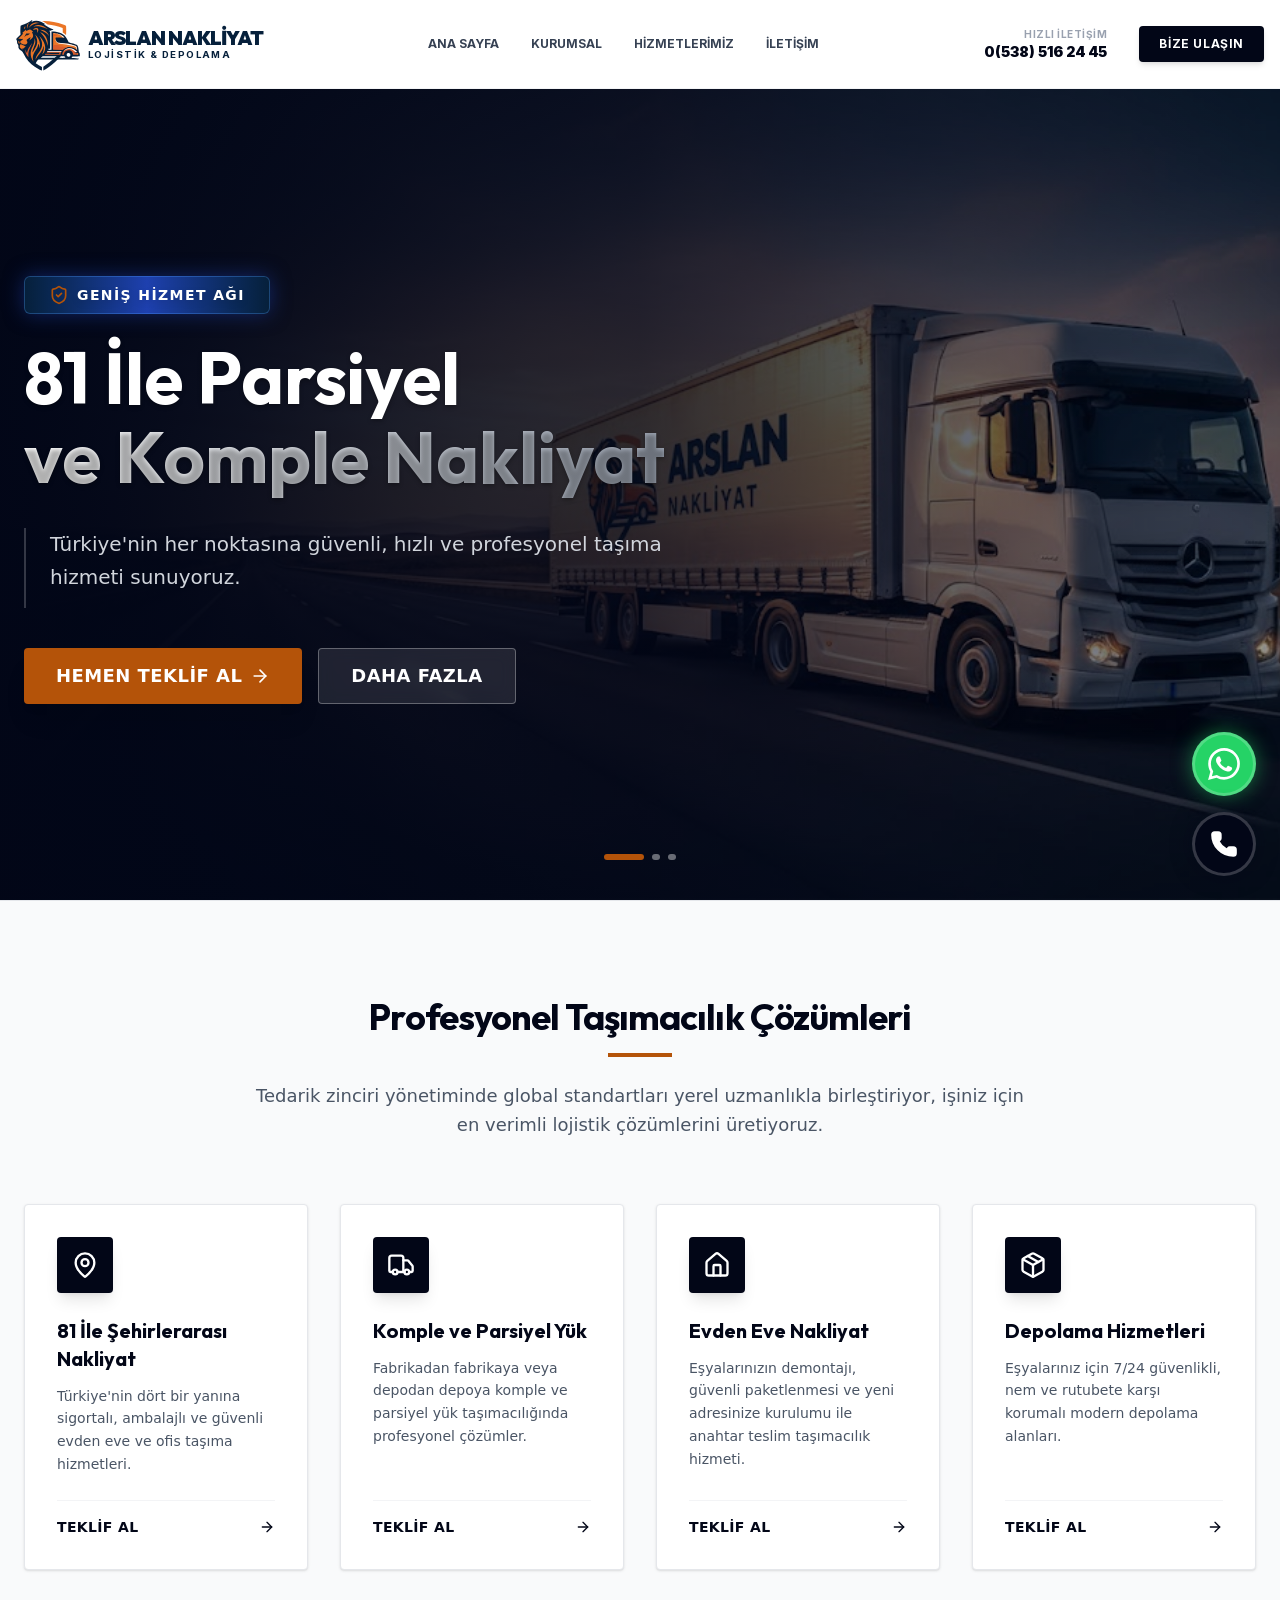
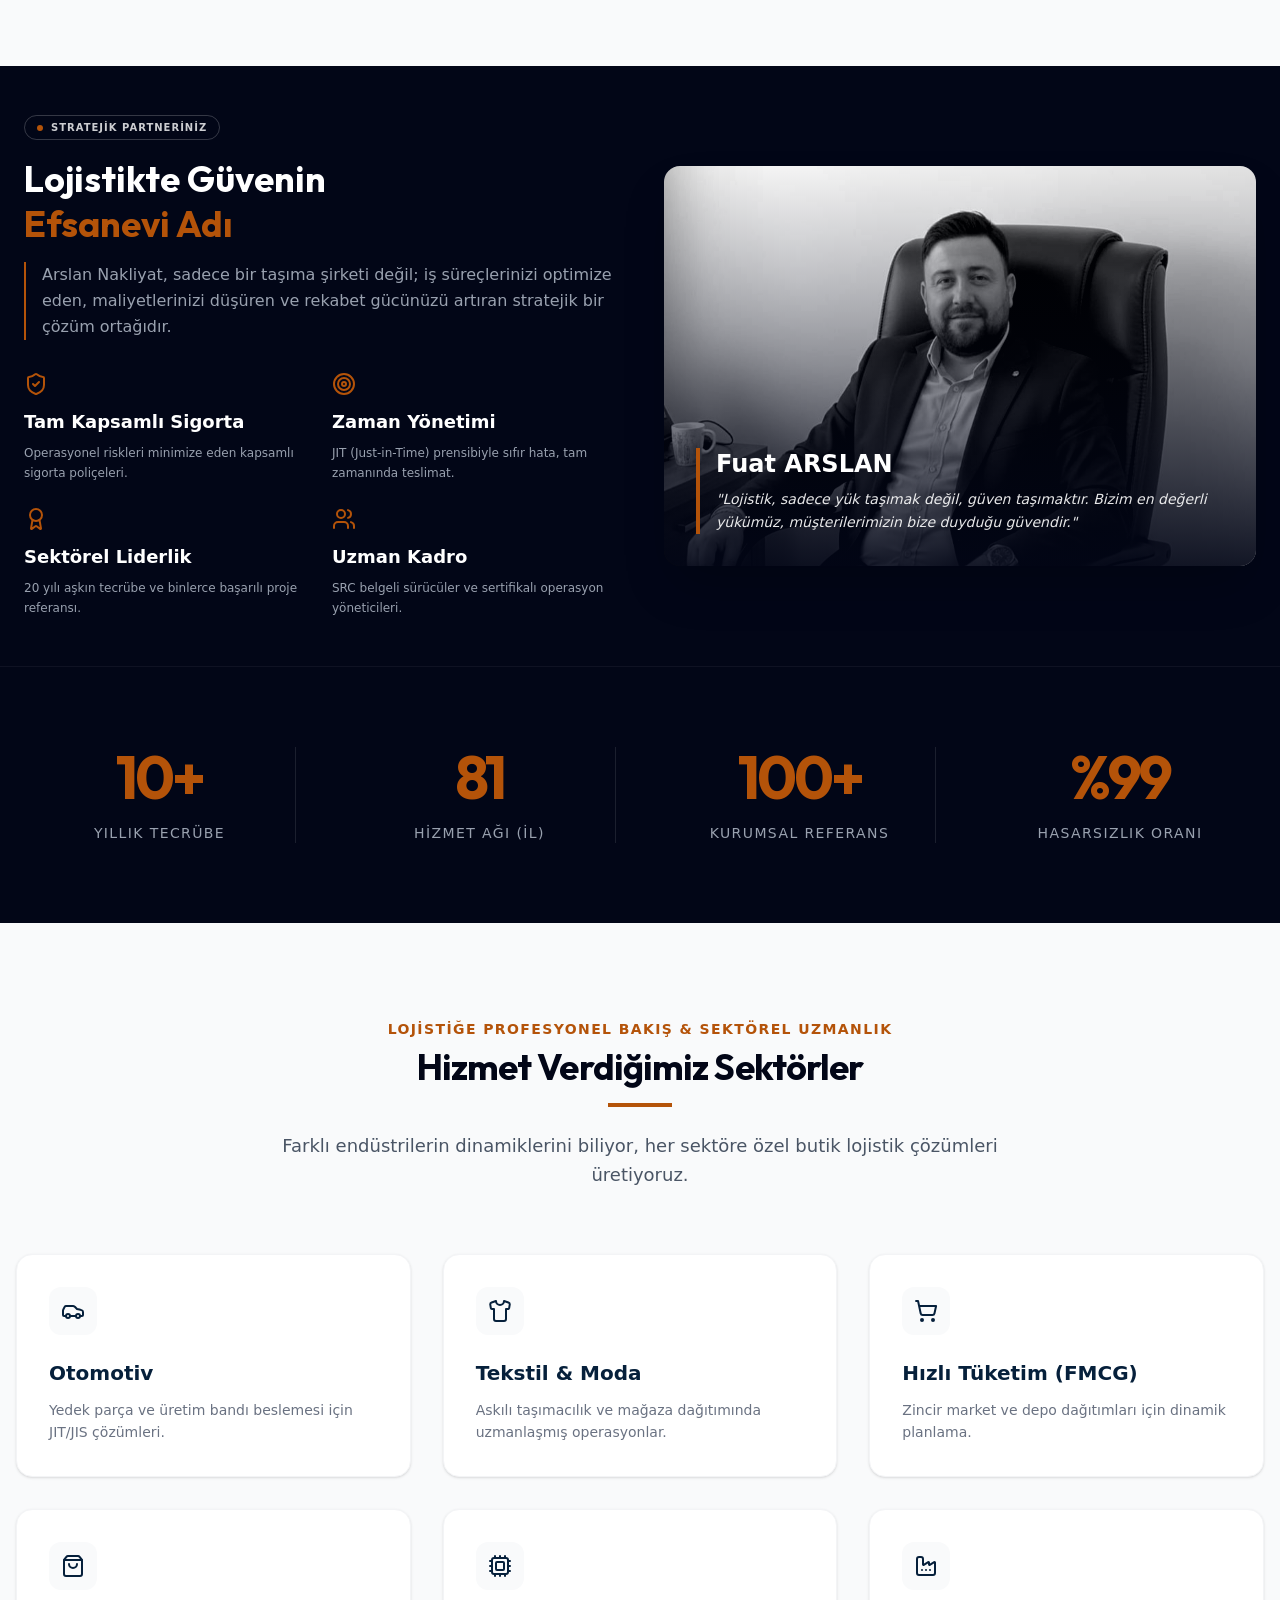
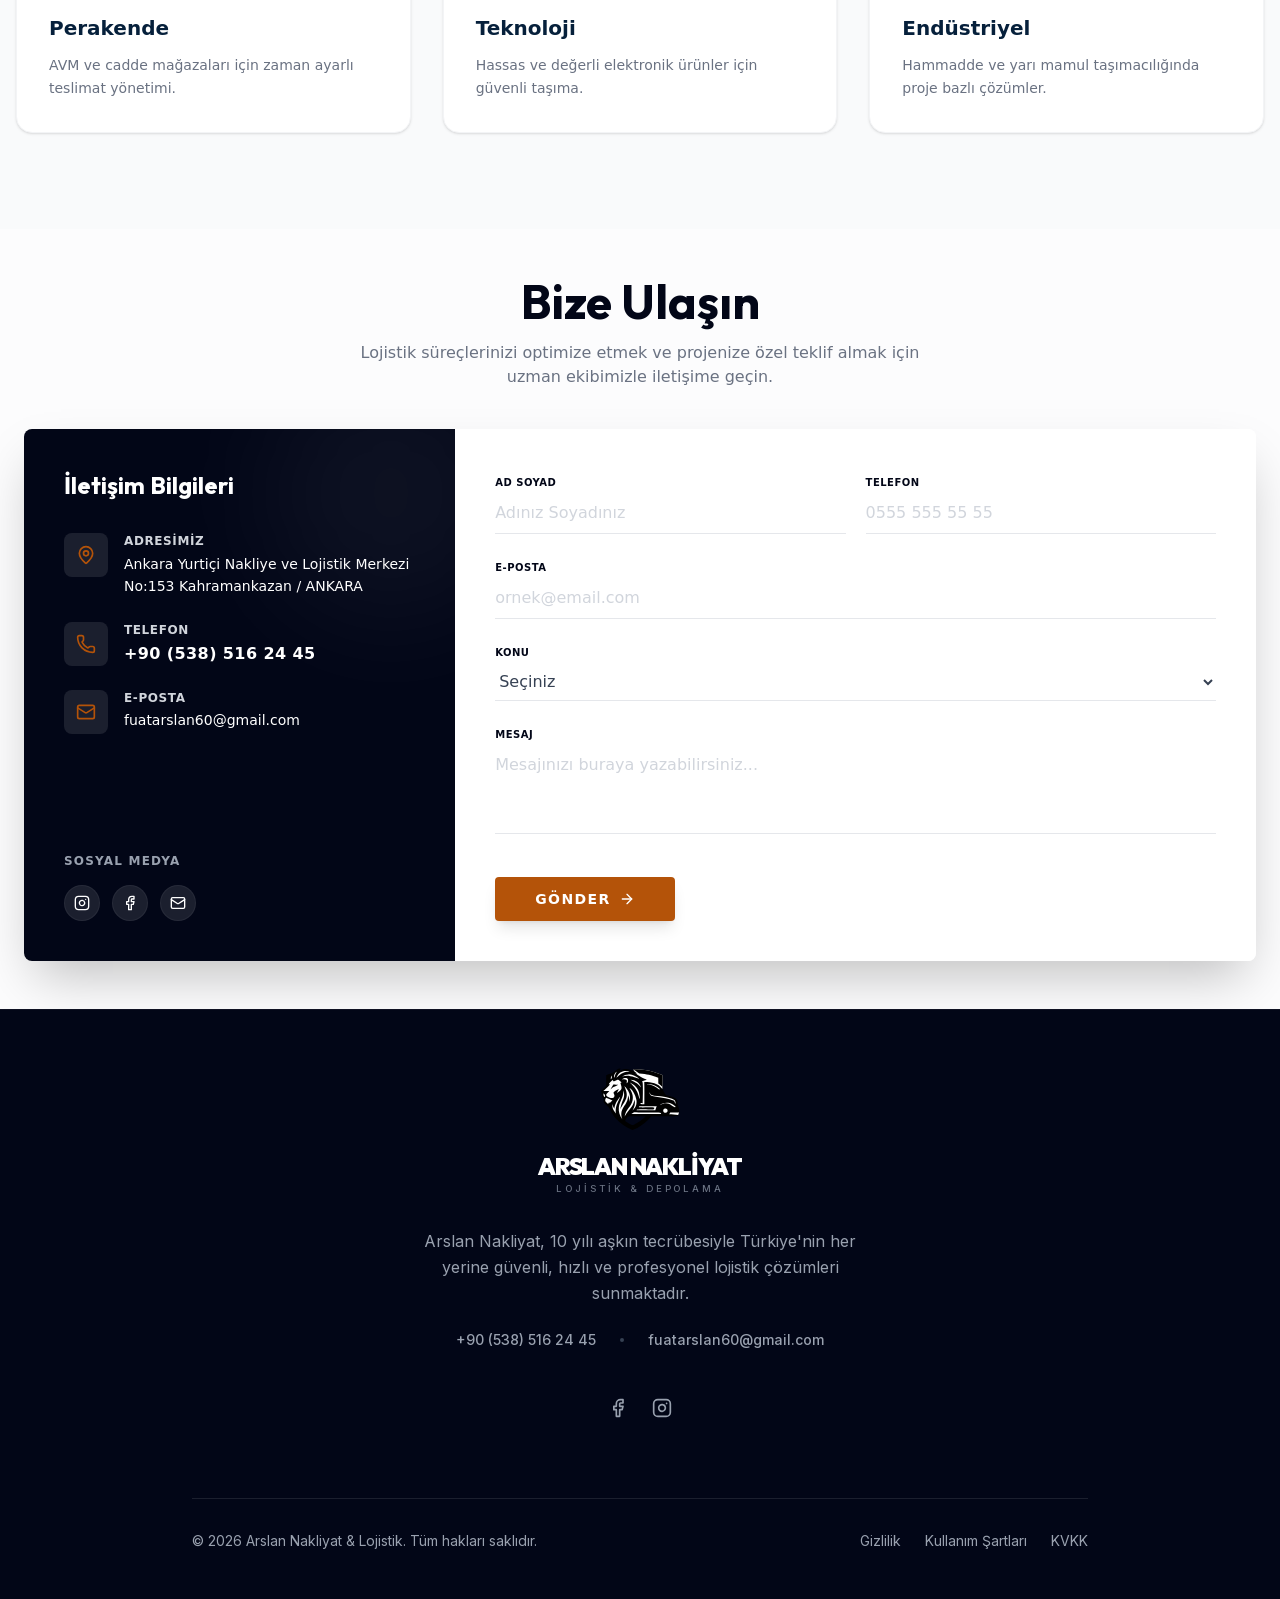
==== commit 91bc0e8a: "Add files via upload" ====
--- a/index.html
+++ b/index.html
@@ -1 +1 @@
-<!DOCTYPE html><!--I4uh1XTMp95ZEmIlOOJrw--><html lang="tr" class="scroll-smooth"><head><meta charSet="utf-8"/><meta name="viewport" content="width=device-width, initial-scale=1"/><link rel="preload" href="/_next/static/media/1b99372b3eaef0c8-s.p.758e15a8.woff2" as="font" crossorigin="" type="font/woff2"/><link rel="preload" href="/_next/static/media/83afe278b6a6bb3c-s.p.3a6ba036.woff2" as="font" crossorigin="" type="font/woff2"/><link rel="preload" as="image" href="/logo.svg"/><link rel="preload" as="image" href="/images/main-slider/slide-1-v4.png"/><link rel="preload" as="image" href="/beyazlogo.svg"/><link rel="stylesheet" href="/_next/static/chunks/e42684bc1545f874.css" data-precedence="next"/><link rel="preload" as="script" fetchPriority="low" href="/_next/static/chunks/f6e51113fc593970.js"/><script src="/_next/static/chunks/55cb17a8fe35496d.js" async=""></script><script src="/_next/static/chunks/d95267a2a0910375.js" async=""></script><script src="/_next/static/chunks/cfd445329b9bd0d0.js" async=""></script><script src="/_next/static/chunks/turbopack-c983d071ce3b09c4.js" async=""></script><script src="/_next/static/chunks/4b71d45423f94e34.js" async=""></script><script src="/_next/static/chunks/b040a59c7268c2a0.js" async=""></script><script src="/_next/static/chunks/0af80b67008738f1.js" async=""></script><script src="/_next/static/chunks/b14e886643643bdb.js" async=""></script><script src="/_next/static/chunks/9f7af8a6502b4d13.js" async=""></script><meta name="next-size-adjust" content=""/><title>Arslan Nakliyat | Profesyonel Lojistik &amp; Depolama Hizmetleri</title><meta name="description" content="Arslan Nakliyat olarak Türkiye&#x27;nin 81 iline parsiyel nakliyat, komple taşımacılık ve modern depolama çözümleri sunuyoruz. %99 hasarsızlık oranıyla güvenli lojistik."/><meta name="author" content="Arslan Nakliyat"/><meta name="keywords" content="Arslan Nakliyat,nakliyat,lojistik,depolama,parsiyel nakliye,komple nakliye,Ankara nakliye,şehirler arası nakliyat,güvenli taşımacılık,kurumsal nakliye,Fuat Arslan"/><meta name="creator" content="Arslan Nakliyat"/><meta name="publisher" content="Arslan Nakliyat"/><meta name="robots" content="index, follow"/><meta name="googlebot" content="index, follow, max-video-preview:-1, max-image-preview:large, max-snippet:-1"/><link rel="canonical" href="https://www.arslannakliyat.com.tr"/><meta property="og:title" content="Arslan Nakliyat | Kurumsal Lojistik ve Depolama"/><meta property="og:description" content="Türkiye&#x27;nin dört bir yanına sigortalı, hızlı ve güvenli nakliyat hizmeti. 10 yılı aşkın tecrübemizle lojistik çözüm ortağınız."/><meta property="og:url" content="https://www.arslannakliyat.com.tr"/><meta property="og:site_name" content="Arslan Nakliyat"/><meta property="og:locale" content="tr_TR"/><meta property="og:type" content="website"/><meta name="twitter:card" content="summary"/><meta name="twitter:title" content="Arslan Nakliyat | Kurumsal Lojistik ve Depolama"/><meta name="twitter:description" content="Türkiye&#x27;nin dört bir yanına sigortalı, hızlı ve güvenli nakliyat hizmeti. 10 yılı aşkın tecrübemizle lojistik çözüm ortağınız."/><link rel="shortcut icon" href="/logo.svg"/><link rel="icon" href="/logo.svg"/><link rel="apple-touch-icon" href="/logo.svg"/><script src="/_next/static/chunks/a6dad97d9634a72d.js" noModule=""></script></head><body class="inter_fe8b9d92-module__LINzvG__variable outfit_ca35ecd4-module__VNkuCW__variable antialiased bg-background text-foreground overflow-x-hidden"><div hidden=""><!--$--><!--/$--></div><header class="fixed top-0 left-0 right-0 z-50 flex flex-col font-sans"><div class="bg-white border-b border-gray-100 transition-all duration-300 relative py-3"><div class="container mx-auto px-4 flex items-center justify-between"><a class="flex items-center gap-2" href="/"><div class="relative w-16"><img src="/logo.svg" alt="Arslan Nakliyat Logo" class="w-full h-auto object-contain"/></div><div class="flex flex-col"><span class="text-xl font-black font-heading tracking-tighter text-[#06203b] leading-none">ARSLAN NAKLİYAT</span><span class="text-[#06203b] tracking-[0.15em] text-[0.6rem] font-bold uppercase leading-none mt-0.5">LOJİSTİK &amp; DEPOLAMA</span></div></a><nav class="hidden xl:flex items-center gap-8"><a class="text-xs font-bold text-gray-700 hover:text-secondary transition-colors relative group py-2" href="/">ANA SAYFA<span class="absolute bottom-0 left-0 w-0 h-0.5 bg-accent transition-all duration-300 group-hover:w-full"></span></a><a class="text-xs font-bold text-gray-700 hover:text-secondary transition-colors relative group py-2" href="#hakkimizda">KURUMSAL<span class="absolute bottom-0 left-0 w-0 h-0.5 bg-accent transition-all duration-300 group-hover:w-full"></span></a><a class="text-xs font-bold text-gray-700 hover:text-secondary transition-colors relative group py-2" href="#hizmetlerimiz">HİZMETLERİMİZ<span class="absolute bottom-0 left-0 w-0 h-0.5 bg-accent transition-all duration-300 group-hover:w-full"></span></a><a class="text-xs font-bold text-gray-700 hover:text-secondary transition-colors relative group py-2" href="#iletisim">İLETİŞİM<span class="absolute bottom-0 left-0 w-0 h-0.5 bg-accent transition-all duration-300 group-hover:w-full"></span></a></nav><div class="flex items-center gap-4"><div class="hidden lg:flex items-center gap-4"><div class="hidden xl:flex flex-col items-end mr-4"><span class="text-[10px] font-bold text-gray-400 uppercase tracking-wider">Hızlı İletişim</span><a href="tel:+905385162445" class="text-sm font-black text-primary hover:text-accent transition-colors">0(538) 516 24 45</a></div><a class="bg-[#020617] hover:bg-slate-800 text-white px-5 py-2.5 rounded text-xs font-bold uppercase tracking-wider transition-all duration-300 shadow-md hover:shadow-lg hover:-translate-y-0.5" href="#iletisim">Bize Ulaşın</a></div><button class="xl:hidden text-primary p-2 focus:outline-none"><svg xmlns="http://www.w3.org/2000/svg" width="24" height="24" viewBox="0 0 24 24" fill="none" stroke="currentColor" stroke-width="2" stroke-linecap="round" stroke-linejoin="round" class="lucide lucide-menu w-6 h-6" aria-hidden="true"><path d="M4 5h16"></path><path d="M4 12h16"></path><path d="M4 19h16"></path></svg></button></div></div></div></header><main class="min-h-screen pt-20"><section id="hero" class="snap-start snap-always"><section class="relative h-[calc(100vh-5rem)] w-full overflow-hidden bg-primary group touch-pan-y cursor-grab active:cursor-grabbing"><div class="absolute inset-0 z-0" style="opacity:0;transform:scale(1.05)"><img alt="81 İle Parsiyel" decoding="async" data-nimg="fill" class="object-cover opacity-60" style="position:absolute;height:100%;width:100%;left:0;top:0;right:0;bottom:0;color:transparent" src="/images/main-slider/slide-1-v4.png"/><div class="absolute inset-0 bg-gradient-to-r from-primary/95 via-primary/70 to-transparent"></div></div><div class="relative z-10 container mx-auto px-4 md:px-6 h-full flex items-center"><div class="max-w-3xl"><div style="opacity:0;transform:translateX(-30px)"><div class="inline-flex items-center gap-2 bg-gradient-to-r from-[#06203b] via-[#1e40af] to-[#06203b] text-white px-6 py-2 rounded-md mb-6 text-sm font-bold uppercase tracking-widest border border-blue-400/30 shadow-[0_0_20px_rgba(30,64,175,0.5)] backdrop-blur-md"><svg xmlns="http://www.w3.org/2000/svg" width="24" height="24" viewBox="0 0 24 24" fill="none" stroke="currentColor" stroke-width="2" stroke-linecap="round" stroke-linejoin="round" class="lucide lucide-shield-check w-5 h-5 text-accent animate-pulse" aria-hidden="true"><path d="M20 13c0 5-3.5 7.5-7.66 8.95a1 1 0 0 1-.67-.01C7.5 20.5 4 18 4 13V6a1 1 0 0 1 1-1c2 0 4.5-1.2 6.24-2.72a1.17 1.17 0 0 1 1.52 0C14.51 3.81 17 5 19 5a1 1 0 0 1 1 1z"></path><path d="m9 12 2 2 4-4"></path></svg><span class="drop-shadow-md">GENİŞ HİZMET AĞI</span></div><h1 class="text-5xl md:text-7xl font-bold font-heading text-white leading-[1.1] mb-8 text-shadow">81 İle Parsiyel<!-- --> <br/><span class="text-transparent bg-clip-text bg-gradient-to-r from-white to-gray-400">ve Komple Nakliyat</span></h1><p class="text-xl text-gray-300 mb-10 leading-relaxed max-w-2xl font-light border-l-2 border-white/20 pl-6 h-20">Türkiye&#x27;nin her noktasına güvenli, hızlı ve profesyonel taşıma hizmeti sunuyoruz.</p><div class="flex flex-col sm:flex-row gap-4"><button class="relative inline-flex items-center justify-center duration-300 transform active:scale-95 disabled:opacity-50 disabled:pointer-events-none h-14 bg-accent hover:bg-accent/90 text-white px-8 py-7 text-lg uppercase tracking-wide font-bold rounded-sm shadow-xl hover:shadow-2xl transition-all">Hemen Teklif Al <svg xmlns="http://www.w3.org/2000/svg" width="24" height="24" viewBox="0 0 24 24" fill="none" stroke="currentColor" stroke-width="2" stroke-linecap="round" stroke-linejoin="round" class="lucide lucide-arrow-right ml-2 w-5 h-5" aria-hidden="true"><path d="M5 12h14"></path><path d="m12 5 7 7-7 7"></path></svg></button><button class="relative inline-flex items-center justify-center duration-300 transform active:scale-95 disabled:opacity-50 disabled:pointer-events-none shadow-lg hover:shadow-xl h-14 bg-white/10 hover:bg-white/20 text-white border border-white/30 px-8 py-7 text-lg uppercase tracking-wide font-bold rounded-sm backdrop-blur-sm transition-all">Daha Fazla</button></div></div></div></div><div class="absolute bottom-10 left-1/2 -translate-x-1/2 flex gap-2 z-20"><button class="h-1.5 rounded-full transition-all duration-300 shadow-lg w-10 bg-accent"></button><button class="h-1.5 rounded-full transition-all duration-300 shadow-lg w-2 bg-white/40 hover:bg-white/80"></button><button class="h-1.5 rounded-full transition-all duration-300 shadow-lg w-2 bg-white/40 hover:bg-white/80"></button></div></section></section><section id="hizmetlerimiz" class="snap-start snap-always"><section id="hizmetlerimiz" class="py-24 bg-gray-50 border-t border-gray-200"><div class="container mx-auto px-4 md:px-6"><div class="text-center mb-16 max-w-3xl mx-auto"><h2 class="text-3xl md:text-4xl font-bold font-heading text-primary mb-4 tracking-tight">Profesyonel Taşımacılık Çözümleri</h2><div class="w-16 h-1 bg-accent mx-auto mb-6"></div><p class="text-gray-600 text-lg leading-relaxed">Tedarik zinciri yönetiminde global standartları yerel uzmanlıkla birleştiriyor, işiniz için en verimli lojistik çözümlerini üretiyoruz.</p></div><div class="grid grid-cols-1 md:grid-cols-2 lg:grid-cols-4 gap-8"><div class="bg-white p-8 rounded-sm shadow-sm hover:shadow-xl border border-gray-200 hover:border-accent transition-all duration-300 group flex flex-col h-full" style="opacity:0;transform:translateY(20px)"><div class="mb-6"><div class="w-14 h-14 bg-primary text-white rounded flex items-center justify-center group-hover:bg-accent transition-colors duration-300 shadow-lg"><svg xmlns="http://www.w3.org/2000/svg" width="24" height="24" viewBox="0 0 24 24" fill="none" stroke="currentColor" stroke-width="2" stroke-linecap="round" stroke-linejoin="round" class="lucide lucide-map-pin w-7 h-7" aria-hidden="true"><path d="M20 10c0 4.993-5.539 10.193-7.399 11.799a1 1 0 0 1-1.202 0C9.539 20.193 4 14.993 4 10a8 8 0 0 1 16 0"></path><circle cx="12" cy="10" r="3"></circle></svg></div></div><h3 class="text-xl font-bold font-heading text-primary mb-3 group-hover:text-accent transition-colors">81 İle Şehirlerarası Nakliyat</h3><p class="text-gray-600 text-sm leading-relaxed mb-6 flex-grow">Türkiye&#x27;nin dört bir yanına sigortalı, ambalajlı ve güvenli evden eve ve ofis taşıma hizmetleri.</p><a href="tel:+905385162445" class="inline-flex items-center text-primary font-bold text-sm uppercase tracking-wide hover:text-accent transition-colors mt-auto border-t border-gray-100 pt-4 w-full justify-between"><span>Teklif Al</span><svg xmlns="http://www.w3.org/2000/svg" width="24" height="24" viewBox="0 0 24 24" fill="none" stroke="currentColor" stroke-width="2" stroke-linecap="round" stroke-linejoin="round" class="lucide lucide-arrow-right w-4 h-4 ml-1 transform group-hover:translate-x-1 transition-transform" aria-hidden="true"><path d="M5 12h14"></path><path d="m12 5 7 7-7 7"></path></svg></a></div><div class="bg-white p-8 rounded-sm shadow-sm hover:shadow-xl border border-gray-200 hover:border-accent transition-all duration-300 group flex flex-col h-full" style="opacity:0;transform:translateY(20px)"><div class="mb-6"><div class="w-14 h-14 bg-primary text-white rounded flex items-center justify-center group-hover:bg-accent transition-colors duration-300 shadow-lg"><svg xmlns="http://www.w3.org/2000/svg" width="24" height="24" viewBox="0 0 24 24" fill="none" stroke="currentColor" stroke-width="2" stroke-linecap="round" stroke-linejoin="round" class="lucide lucide-truck w-7 h-7" aria-hidden="true"><path d="M14 18V6a2 2 0 0 0-2-2H4a2 2 0 0 0-2 2v11a1 1 0 0 0 1 1h2"></path><path d="M15 18H9"></path><path d="M19 18h2a1 1 0 0 0 1-1v-3.65a1 1 0 0 0-.22-.624l-3.48-4.35A1 1 0 0 0 17.52 8H14"></path><circle cx="17" cy="18" r="2"></circle><circle cx="7" cy="18" r="2"></circle></svg></div></div><h3 class="text-xl font-bold font-heading text-primary mb-3 group-hover:text-accent transition-colors">Komple ve Parsiyel Yük</h3><p class="text-gray-600 text-sm leading-relaxed mb-6 flex-grow">Fabrikadan fabrikaya veya depodan depoya komple ve parsiyel yük taşımacılığında profesyonel çözümler.</p><a href="tel:+905385162445" class="inline-flex items-center text-primary font-bold text-sm uppercase tracking-wide hover:text-accent transition-colors mt-auto border-t border-gray-100 pt-4 w-full justify-between"><span>Teklif Al</span><svg xmlns="http://www.w3.org/2000/svg" width="24" height="24" viewBox="0 0 24 24" fill="none" stroke="currentColor" stroke-width="2" stroke-linecap="round" stroke-linejoin="round" class="lucide lucide-arrow-right w-4 h-4 ml-1 transform group-hover:translate-x-1 transition-transform" aria-hidden="true"><path d="M5 12h14"></path><path d="m12 5 7 7-7 7"></path></svg></a></div><div class="bg-white p-8 rounded-sm shadow-sm hover:shadow-xl border border-gray-200 hover:border-accent transition-all duration-300 group flex flex-col h-full" style="opacity:0;transform:translateY(20px)"><div class="mb-6"><div class="w-14 h-14 bg-primary text-white rounded flex items-center justify-center group-hover:bg-accent transition-colors duration-300 shadow-lg"><svg xmlns="http://www.w3.org/2000/svg" width="24" height="24" viewBox="0 0 24 24" fill="none" stroke="currentColor" stroke-width="2" stroke-linecap="round" stroke-linejoin="round" class="lucide lucide-house w-7 h-7" aria-hidden="true"><path d="M15 21v-8a1 1 0 0 0-1-1h-4a1 1 0 0 0-1 1v8"></path><path d="M3 10a2 2 0 0 1 .709-1.528l7-6a2 2 0 0 1 2.582 0l7 6A2 2 0 0 1 21 10v9a2 2 0 0 1-2 2H5a2 2 0 0 1-2-2z"></path></svg></div></div><h3 class="text-xl font-bold font-heading text-primary mb-3 group-hover:text-accent transition-colors">Evden Eve Nakliyat</h3><p class="text-gray-600 text-sm leading-relaxed mb-6 flex-grow">Eşyalarınızın demontajı, güvenli paketlenmesi ve yeni adresinize kurulumu ile anahtar teslim taşımacılık hizmeti.</p><a href="tel:+905385162445" class="inline-flex items-center text-primary font-bold text-sm uppercase tracking-wide hover:text-accent transition-colors mt-auto border-t border-gray-100 pt-4 w-full justify-between"><span>Teklif Al</span><svg xmlns="http://www.w3.org/2000/svg" width="24" height="24" viewBox="0 0 24 24" fill="none" stroke="currentColor" stroke-width="2" stroke-linecap="round" stroke-linejoin="round" class="lucide lucide-arrow-right w-4 h-4 ml-1 transform group-hover:translate-x-1 transition-transform" aria-hidden="true"><path d="M5 12h14"></path><path d="m12 5 7 7-7 7"></path></svg></a></div><div class="bg-white p-8 rounded-sm shadow-sm hover:shadow-xl border border-gray-200 hover:border-accent transition-all duration-300 group flex flex-col h-full" style="opacity:0;transform:translateY(20px)"><div class="mb-6"><div class="w-14 h-14 bg-primary text-white rounded flex items-center justify-center group-hover:bg-accent transition-colors duration-300 shadow-lg"><svg xmlns="http://www.w3.org/2000/svg" width="24" height="24" viewBox="0 0 24 24" fill="none" stroke="currentColor" stroke-width="2" stroke-linecap="round" stroke-linejoin="round" class="lucide lucide-package w-7 h-7" aria-hidden="true"><path d="M11 21.73a2 2 0 0 0 2 0l7-4A2 2 0 0 0 21 16V8a2 2 0 0 0-1-1.73l-7-4a2 2 0 0 0-2 0l-7 4A2 2 0 0 0 3 8v8a2 2 0 0 0 1 1.73z"></path><path d="M12 22V12"></path><polyline points="3.29 7 12 12 20.71 7"></polyline><path d="m7.5 4.27 9 5.15"></path></svg></div></div><h3 class="text-xl font-bold font-heading text-primary mb-3 group-hover:text-accent transition-colors">Depolama Hizmetleri</h3><p class="text-gray-600 text-sm leading-relaxed mb-6 flex-grow">Eşyalarınız için 7/24 güvenlikli, nem ve rutubete karşı korumalı modern depolama alanları.</p><a href="tel:+905385162445" class="inline-flex items-center text-primary font-bold text-sm uppercase tracking-wide hover:text-accent transition-colors mt-auto border-t border-gray-100 pt-4 w-full justify-between"><span>Teklif Al</span><svg xmlns="http://www.w3.org/2000/svg" width="24" height="24" viewBox="0 0 24 24" fill="none" stroke="currentColor" stroke-width="2" stroke-linecap="round" stroke-linejoin="round" class="lucide lucide-arrow-right w-4 h-4 ml-1 transform group-hover:translate-x-1 transition-transform" aria-hidden="true"><path d="M5 12h14"></path><path d="m12 5 7 7-7 7"></path></svg></a></div></div></div></section></section><section id="hakkimizda" class="snap-start snap-always"><section class="py-12 bg-primary text-white"><div class="container mx-auto px-4 md:px-6"><div class="flex flex-col lg:flex-row gap-8 lg:gap-12 items-center"><div class="lg:w-1/2"><div class="inline-flex items-center gap-2 border border-white/20 px-3 py-1 rounded-full mb-4"><span class="w-1.5 h-1.5 rounded-full bg-accent animate-pulse"></span><span class="text-[10px] uppercase tracking-widest font-bold text-white/80">Stratejik Partneriniz</span></div><h2 class="text-3xl md:text-4xl font-bold font-heading mb-4 leading-tight">Lojistikte Güvenin <br/><span class="text-accent">Efsanevi Adı</span></h2><p class="text-gray-400 mb-8 text-base leading-relaxed font-light border-l-2 border-accent pl-4">Arslan Nakliyat, sadece bir taşıma şirketi değil; iş süreçlerinizi optimize eden, maliyetlerinizi düşüren ve rekabet gücünüzü artıran stratejik bir çözüm ortağıdır.</p><div class="grid grid-cols-1 sm:grid-cols-2 gap-x-6 gap-y-6"><div class="flex flex-col gap-2" style="opacity:0;transform:translateY(10px)"><svg xmlns="http://www.w3.org/2000/svg" width="24" height="24" viewBox="0 0 24 24" fill="none" stroke="currentColor" stroke-width="2" stroke-linecap="round" stroke-linejoin="round" class="lucide lucide-shield-check w-6 h-6 text-accent mb-1" aria-hidden="true"><path d="M20 13c0 5-3.5 7.5-7.66 8.95a1 1 0 0 1-.67-.01C7.5 20.5 4 18 4 13V6a1 1 0 0 1 1-1c2 0 4.5-1.2 6.24-2.72a1.17 1.17 0 0 1 1.52 0C14.51 3.81 17 5 19 5a1 1 0 0 1 1 1z"></path><path d="m9 12 2 2 4-4"></path></svg><h4 class="font-bold text-lg text-white">Tam Kapsamlı Sigorta</h4><p class="text-xs text-gray-400 leading-relaxed">Operasyonel riskleri minimize eden kapsamlı sigorta poliçeleri.</p></div><div class="flex flex-col gap-2" style="opacity:0;transform:translateY(10px)"><svg xmlns="http://www.w3.org/2000/svg" width="24" height="24" viewBox="0 0 24 24" fill="none" stroke="currentColor" stroke-width="2" stroke-linecap="round" stroke-linejoin="round" class="lucide lucide-target w-6 h-6 text-accent mb-1" aria-hidden="true"><circle cx="12" cy="12" r="10"></circle><circle cx="12" cy="12" r="6"></circle><circle cx="12" cy="12" r="2"></circle></svg><h4 class="font-bold text-lg text-white">Zaman Yönetimi</h4><p class="text-xs text-gray-400 leading-relaxed">JIT (Just-in-Time) prensibiyle sıfır hata, tam zamanında teslimat.</p></div><div class="flex flex-col gap-2" style="opacity:0;transform:translateY(10px)"><svg xmlns="http://www.w3.org/2000/svg" width="24" height="24" viewBox="0 0 24 24" fill="none" stroke="currentColor" stroke-width="2" stroke-linecap="round" stroke-linejoin="round" class="lucide lucide-award w-6 h-6 text-accent mb-1" aria-hidden="true"><path d="m15.477 12.89 1.515 8.526a.5.5 0 0 1-.81.47l-3.58-2.687a1 1 0 0 0-1.197 0l-3.586 2.686a.5.5 0 0 1-.81-.469l1.514-8.526"></path><circle cx="12" cy="8" r="6"></circle></svg><h4 class="font-bold text-lg text-white">Sektörel Liderlik</h4><p class="text-xs text-gray-400 leading-relaxed">20 yılı aşkın tecrübe ve binlerce başarılı proje referansı.</p></div><div class="flex flex-col gap-2" style="opacity:0;transform:translateY(10px)"><svg xmlns="http://www.w3.org/2000/svg" width="24" height="24" viewBox="0 0 24 24" fill="none" stroke="currentColor" stroke-width="2" stroke-linecap="round" stroke-linejoin="round" class="lucide lucide-users w-6 h-6 text-accent mb-1" aria-hidden="true"><path d="M16 21v-2a4 4 0 0 0-4-4H6a4 4 0 0 0-4 4v2"></path><path d="M16 3.128a4 4 0 0 1 0 7.744"></path><path d="M22 21v-2a4 4 0 0 0-3-3.87"></path><circle cx="9" cy="7" r="4"></circle></svg><h4 class="font-bold text-lg text-white">Uzman Kadro</h4><p class="text-xs text-gray-400 leading-relaxed">SRC belgeli sürücüler ve sertifikalı operasyon yöneticileri.</p></div></div></div><div class="lg:w-1/2 relative h-[300px] sm:h-[400px] w-full mt-8 lg:mt-0"><div class="relative h-[400px] w-full rounded-2xl overflow-hidden shadow-2xl group"><img alt="Fuat Arslan - Yönetim Kurulu Başkanı" loading="lazy" decoding="async" data-nimg="fill" class="object-cover grayscale contrast-125 group-hover:scale-105 transition-transform duration-700" style="position:absolute;height:100%;width:100%;left:0;top:0;right:0;bottom:0;color:transparent" src="/fuatarslan.jpeg"/><div class="absolute inset-0 bg-gradient-to-t from-primary/90 via-primary/40 to-transparent flex flex-col justify-end p-8"><div class="border-l-4 border-accent pl-4 transform translate-y-0 transition-transform duration-500"><h3 class="text-2xl font-bold text-white mb-1">Fuat ARSLAN</h3><blockquote class="text-white/90 text-sm font-light italic leading-relaxed mt-2">&quot;Lojistik, sadece yük taşımak değil, güven taşımaktır. Bizim en değerli yükümüz, müşterilerimizin bize duyduğu güvendir.&quot;</blockquote></div></div></div></div></div></div></section></section><section class="snap-start snap-always"><section class="py-20 bg-primary border-t border-white/5"><div class="container mx-auto px-4 md:px-6"><div class="grid grid-cols-2 lg:grid-cols-4 gap-12 text-center divide-x divide-white/10"><div class="px-4" style="opacity:0;transform:translateY(10px)"><div class="text-5xl md:text-6xl font-bold font-heading text-accent mb-4 tracking-tighter">10+</div><div class="text-gray-400 font-medium text-sm uppercase tracking-widest">Yıllık Tecrübe</div></div><div class="px-4" style="opacity:0;transform:translateY(10px)"><div class="text-5xl md:text-6xl font-bold font-heading text-accent mb-4 tracking-tighter">81</div><div class="text-gray-400 font-medium text-sm uppercase tracking-widest">Hizmet Ağı (İl)</div></div><div class="px-4" style="opacity:0;transform:translateY(10px)"><div class="text-5xl md:text-6xl font-bold font-heading text-accent mb-4 tracking-tighter">100+</div><div class="text-gray-400 font-medium text-sm uppercase tracking-widest">KURUMSAL REFERANS</div></div><div class="px-4" style="opacity:0;transform:translateY(10px)"><div class="text-5xl md:text-6xl font-bold font-heading text-accent mb-4 tracking-tighter">%99</div><div class="text-gray-400 font-medium text-sm uppercase tracking-widest">Hasarsızlık Oranı</div></div></div></div></section></section><section class="snap-start snap-always"><section class="py-24 bg-gray-50"><div class="container mx-auto px-4"><div class="text-center mb-16 max-w-3xl mx-auto"><span class="text-accent font-bold tracking-widest uppercase text-xs md:text-sm mb-2 block">Lojistiğe Profesyonel Bakış &amp; Sektörel Uzmanlık</span><h2 class="text-3xl md:text-4xl font-bold font-heading text-primary mb-4 tracking-tight">Hizmet Verdiğimiz Sektörler</h2><div class="w-16 h-1 bg-accent mx-auto mb-6"></div><p class="text-gray-600 text-lg leading-relaxed">Farklı endüstrilerin dinamiklerini biliyor, her sektöre özel butik lojistik çözümleri üretiyoruz.</p></div><div class="grid grid-cols-1 md:grid-cols-2 lg:grid-cols-3 gap-8"><div class="bg-white p-8 rounded-2xl border border-gray-100 shadow-sm hover:shadow-md transition-shadow group" style="opacity:0;transform:translateY(20px)"><div class="w-12 h-12 bg-gray-50 rounded-xl flex items-center justify-center mb-6 text-[#06203b] group-hover:bg-[#06203b] group-hover:text-white transition-colors duration-300"><svg xmlns="http://www.w3.org/2000/svg" width="24" height="24" viewBox="0 0 24 24" fill="none" stroke="currentColor" stroke-width="2" stroke-linecap="round" stroke-linejoin="round" class="lucide lucide-car w-6 h-6" aria-hidden="true"><path d="M19 17h2c.6 0 1-.4 1-1v-3c0-.9-.7-1.7-1.5-1.9C18.7 10.6 16 10 16 10s-1.3-1.4-2.2-2.3c-.5-.4-1.1-.7-1.8-.7H5c-.6 0-1.1.4-1.4.9l-1.4 2.9A3.7 3.7 0 0 0 2 12v4c0 .6.4 1 1 1h2"></path><circle cx="7" cy="17" r="2"></circle><path d="M9 17h6"></path><circle cx="17" cy="17" r="2"></circle></svg></div><h3 class="text-xl font-bold text-[#06203b] mb-3">Otomotiv</h3><p class="text-gray-500 text-sm leading-relaxed">Yedek parça ve üretim bandı beslemesi için JIT/JIS çözümleri.</p></div><div class="bg-white p-8 rounded-2xl border border-gray-100 shadow-sm hover:shadow-md transition-shadow group" style="opacity:0;transform:translateY(20px)"><div class="w-12 h-12 bg-gray-50 rounded-xl flex items-center justify-center mb-6 text-[#06203b] group-hover:bg-[#06203b] group-hover:text-white transition-colors duration-300"><svg xmlns="http://www.w3.org/2000/svg" width="24" height="24" viewBox="0 0 24 24" fill="none" stroke="currentColor" stroke-width="2" stroke-linecap="round" stroke-linejoin="round" class="lucide lucide-shirt w-6 h-6" aria-hidden="true"><path d="M20.38 3.46 16 2a4 4 0 0 1-8 0L3.62 3.46a2 2 0 0 0-1.34 2.23l.58 3.47a1 1 0 0 0 .99.84H6v10c0 1.1.9 2 2 2h8a2 2 0 0 0 2-2V10h2.15a1 1 0 0 0 .99-.84l.58-3.47a2 2 0 0 0-1.34-2.23z"></path></svg></div><h3 class="text-xl font-bold text-[#06203b] mb-3">Tekstil &amp; Moda</h3><p class="text-gray-500 text-sm leading-relaxed">Askılı taşımacılık ve mağaza dağıtımında uzmanlaşmış operasyonlar.</p></div><div class="bg-white p-8 rounded-2xl border border-gray-100 shadow-sm hover:shadow-md transition-shadow group" style="opacity:0;transform:translateY(20px)"><div class="w-12 h-12 bg-gray-50 rounded-xl flex items-center justify-center mb-6 text-[#06203b] group-hover:bg-[#06203b] group-hover:text-white transition-colors duration-300"><svg xmlns="http://www.w3.org/2000/svg" width="24" height="24" viewBox="0 0 24 24" fill="none" stroke="currentColor" stroke-width="2" stroke-linecap="round" stroke-linejoin="round" class="lucide lucide-shopping-cart w-6 h-6" aria-hidden="true"><circle cx="8" cy="21" r="1"></circle><circle cx="19" cy="21" r="1"></circle><path d="M2.05 2.05h2l2.66 12.42a2 2 0 0 0 2 1.58h9.78a2 2 0 0 0 1.95-1.57l1.65-7.43H5.12"></path></svg></div><h3 class="text-xl font-bold text-[#06203b] mb-3">Hızlı Tüketim (FMCG)</h3><p class="text-gray-500 text-sm leading-relaxed">Zincir market ve depo dağıtımları için dinamik planlama.</p></div><div class="bg-white p-8 rounded-2xl border border-gray-100 shadow-sm hover:shadow-md transition-shadow group" style="opacity:0;transform:translateY(20px)"><div class="w-12 h-12 bg-gray-50 rounded-xl flex items-center justify-center mb-6 text-[#06203b] group-hover:bg-[#06203b] group-hover:text-white transition-colors duration-300"><svg xmlns="http://www.w3.org/2000/svg" width="24" height="24" viewBox="0 0 24 24" fill="none" stroke="currentColor" stroke-width="2" stroke-linecap="round" stroke-linejoin="round" class="lucide lucide-shopping-bag w-6 h-6" aria-hidden="true"><path d="M16 10a4 4 0 0 1-8 0"></path><path d="M3.103 6.034h17.794"></path><path d="M3.4 5.467a2 2 0 0 0-.4 1.2V20a2 2 0 0 0 2 2h14a2 2 0 0 0 2-2V6.667a2 2 0 0 0-.4-1.2l-2-2.667A2 2 0 0 0 17 2H7a2 2 0 0 0-1.6.8z"></path></svg></div><h3 class="text-xl font-bold text-[#06203b] mb-3">Perakende</h3><p class="text-gray-500 text-sm leading-relaxed">AVM ve cadde mağazaları için zaman ayarlı teslimat yönetimi.</p></div><div class="bg-white p-8 rounded-2xl border border-gray-100 shadow-sm hover:shadow-md transition-shadow group" style="opacity:0;transform:translateY(20px)"><div class="w-12 h-12 bg-gray-50 rounded-xl flex items-center justify-center mb-6 text-[#06203b] group-hover:bg-[#06203b] group-hover:text-white transition-colors duration-300"><svg xmlns="http://www.w3.org/2000/svg" width="24" height="24" viewBox="0 0 24 24" fill="none" stroke="currentColor" stroke-width="2" stroke-linecap="round" stroke-linejoin="round" class="lucide lucide-cpu w-6 h-6" aria-hidden="true"><path d="M12 20v2"></path><path d="M12 2v2"></path><path d="M17 20v2"></path><path d="M17 2v2"></path><path d="M2 12h2"></path><path d="M2 17h2"></path><path d="M2 7h2"></path><path d="M20 12h2"></path><path d="M20 17h2"></path><path d="M20 7h2"></path><path d="M7 20v2"></path><path d="M7 2v2"></path><rect x="4" y="4" width="16" height="16" rx="2"></rect><rect x="8" y="8" width="8" height="8" rx="1"></rect></svg></div><h3 class="text-xl font-bold text-[#06203b] mb-3">Teknoloji</h3><p class="text-gray-500 text-sm leading-relaxed">Hassas ve değerli elektronik ürünler için güvenli taşıma.</p></div><div class="bg-white p-8 rounded-2xl border border-gray-100 shadow-sm hover:shadow-md transition-shadow group" style="opacity:0;transform:translateY(20px)"><div class="w-12 h-12 bg-gray-50 rounded-xl flex items-center justify-center mb-6 text-[#06203b] group-hover:bg-[#06203b] group-hover:text-white transition-colors duration-300"><svg xmlns="http://www.w3.org/2000/svg" width="24" height="24" viewBox="0 0 24 24" fill="none" stroke="currentColor" stroke-width="2" stroke-linecap="round" stroke-linejoin="round" class="lucide lucide-factory w-6 h-6" aria-hidden="true"><path d="M12 16h.01"></path><path d="M16 16h.01"></path><path d="M3 19a2 2 0 0 0 2 2h14a2 2 0 0 0 2-2V8.5a.5.5 0 0 0-.769-.422l-4.462 2.844A.5.5 0 0 1 15 10.5v-2a.5.5 0 0 0-.769-.422L9.77 10.922A.5.5 0 0 1 9 10.5V5a2 2 0 0 0-2-2H5a2 2 0 0 0-2 2z"></path><path d="M8 16h.01"></path></svg></div><h3 class="text-xl font-bold text-[#06203b] mb-3">Endüstriyel</h3><p class="text-gray-500 text-sm leading-relaxed">Hammadde ve yarı mamul taşımacılığında proje bazlı çözümler.</p></div></div></div></section></section><section id="iletisim" class="snap-start snap-always"><section id="iletisim" class="py-12 bg-gray-50/50"><div class="container mx-auto px-4 md:px-6"><div class="text-center mb-10"><h2 class="text-3xl md:text-5xl font-bold font-heading text-primary mb-4">Bize Ulaşın</h2><p class="text-gray-500 max-w-xl mx-auto">Lojistik süreçlerinizi optimize etmek ve projenize özel teklif almak için uzman ekibimizle iletişime geçin.</p></div><div class="max-w-7xl mx-auto bg-white rounded-lg shadow-2xl overflow-hidden flex flex-col lg:flex-row"><div class="lg:w-[35%] bg-primary text-white p-8 lg:p-10 flex flex-col justify-between relative overflow-hidden"><div class="absolute top-0 right-0 -mr-16 -mt-16 w-64 h-64 bg-white/5 rounded-full blur-3xl"></div><div class="relative z-10"><h3 class="text-2xl font-bold font-heading mb-8">İletişim Bilgileri</h3><div class="space-y-6"><div class="flex items-start gap-4 group"><div class="bg-white/10 p-3 rounded-lg group-hover:bg-accent transition-colors duration-300"><svg xmlns="http://www.w3.org/2000/svg" width="24" height="24" viewBox="0 0 24 24" fill="none" stroke="currentColor" stroke-width="2" stroke-linecap="round" stroke-linejoin="round" class="lucide lucide-map-pin w-5 h-5 text-accent group-hover:text-white" aria-hidden="true"><path d="M20 10c0 4.993-5.539 10.193-7.399 11.799a1 1 0 0 1-1.202 0C9.539 20.193 4 14.993 4 10a8 8 0 0 1 16 0"></path><circle cx="12" cy="10" r="3"></circle></svg></div><div><h4 class="font-bold text-xs uppercase tracking-wider mb-1 text-gray-300">Adresimiz</h4><p class="text-white text-sm leading-relaxed font-light">Ankara Yurtiçi Nakliye ve Lojistik Merkezi <br/>No:153 Kahramankazan / ANKARA</p></div></div><div class="flex items-start gap-4 group"><div class="bg-white/10 p-3 rounded-lg group-hover:bg-accent transition-colors duration-300"><svg xmlns="http://www.w3.org/2000/svg" width="24" height="24" viewBox="0 0 24 24" fill="none" stroke="currentColor" stroke-width="2" stroke-linecap="round" stroke-linejoin="round" class="lucide lucide-phone w-5 h-5 text-accent group-hover:text-white" aria-hidden="true"><path d="M13.832 16.568a1 1 0 0 0 1.213-.303l.355-.465A2 2 0 0 1 17 15h3a2 2 0 0 1 2 2v3a2 2 0 0 1-2 2A18 18 0 0 1 2 4a2 2 0 0 1 2-2h3a2 2 0 0 1 2 2v3a2 2 0 0 1-.8 1.6l-.468.351a1 1 0 0 0-.292 1.233 14 14 0 0 0 6.392 6.384"></path></svg></div><div><h4 class="font-bold text-xs uppercase tracking-wider mb-1 text-gray-300">Telefon</h4><p class="text-white text-base font-bold tracking-wide">+90 (538) 516 24 45</p></div></div><div class="flex items-start gap-4 group"><div class="bg-white/10 p-3 rounded-lg group-hover:bg-accent transition-colors duration-300"><svg xmlns="http://www.w3.org/2000/svg" width="24" height="24" viewBox="0 0 24 24" fill="none" stroke="currentColor" stroke-width="2" stroke-linecap="round" stroke-linejoin="round" class="lucide lucide-mail w-5 h-5 text-accent group-hover:text-white" aria-hidden="true"><path d="m22 7-8.991 5.727a2 2 0 0 1-2.009 0L2 7"></path><rect x="2" y="4" width="20" height="16" rx="2"></rect></svg></div><div><h4 class="font-bold text-xs uppercase tracking-wider mb-1 text-gray-300">E-Posta</h4><p class="text-white text-sm font-light">fuatarslan60@gmail.com</p></div></div></div></div><div class="mt-10 relative z-10"><p class="text-xs text-gray-400 mb-4 uppercase tracking-widest font-bold">Sosyal Medya</p><div class="flex gap-3"><a href="https://instagram.com/fuatarslan60" target="_blank" rel="noopener noreferrer" class="w-9 h-9 bg-white/10 hover:bg-accent hover:text-white transition-all rounded-full cursor-pointer flex items-center justify-center border border-white/5 hover:border-accent"><span class="sr-only">Instagram</span><svg xmlns="http://www.w3.org/2000/svg" width="24" height="24" viewBox="0 0 24 24" fill="none" stroke="currentColor" stroke-width="2" stroke-linecap="round" stroke-linejoin="round" class="lucide lucide-instagram w-4 h-4" aria-hidden="true"><rect width="20" height="20" x="2" y="2" rx="5" ry="5"></rect><path d="M16 11.37A4 4 0 1 1 12.63 8 4 4 0 0 1 16 11.37z"></path><line x1="17.5" x2="17.51" y1="6.5" y2="6.5"></line></svg></a><a href="https://www.facebook.com/fuat.arslan.315?locale=tr_TR" target="_blank" rel="noopener noreferrer" class="w-9 h-9 bg-white/10 hover:bg-accent hover:text-white transition-all rounded-full cursor-pointer flex items-center justify-center border border-white/5 hover:border-accent"><span class="sr-only">Facebook</span><svg xmlns="http://www.w3.org/2000/svg" width="24" height="24" viewBox="0 0 24 24" fill="none" stroke="currentColor" stroke-width="2" stroke-linecap="round" stroke-linejoin="round" class="lucide lucide-facebook w-4 h-4" aria-hidden="true"><path d="M18 2h-3a5 5 0 0 0-5 5v3H7v4h3v8h4v-8h3l1-4h-4V7a1 1 0 0 1 1-1h3z"></path></svg></a><a href="mailto:fuatarslan60@gmail.com" class="w-9 h-9 bg-white/10 hover:bg-accent hover:text-white transition-all rounded-full cursor-pointer flex items-center justify-center border border-white/5 hover:border-accent"><span class="sr-only">Email</span><svg xmlns="http://www.w3.org/2000/svg" width="24" height="24" viewBox="0 0 24 24" fill="none" stroke="currentColor" stroke-width="2" stroke-linecap="round" stroke-linejoin="round" class="lucide lucide-mail w-4 h-4" aria-hidden="true"><path d="m22 7-8.991 5.727a2 2 0 0 1-2.009 0L2 7"></path><rect x="2" y="4" width="20" height="16" rx="2"></rect></svg></a></div></div></div><div class="lg:w-[65%] p-8 lg:p-10 bg-white"><form class="space-y-5"><div class="grid grid-cols-1 md:grid-cols-2 gap-5"><div class="space-y-2"><label class="text-[10px] font-bold uppercase text-primary tracking-wider">Ad Soyad</label><input class="w-full border-b border-gray-200 py-2 focus:outline-none focus:border-primary transition-all bg-transparent text-base placeholder:text-gray-300" placeholder="Adınız Soyadınız" name="name" value=""/></div><div class="space-y-2"><label class="text-[10px] font-bold uppercase text-primary tracking-wider">Telefon</label><input class="w-full border-b border-gray-200 py-2 focus:outline-none focus:border-primary transition-all bg-transparent text-base placeholder:text-gray-300" placeholder="0555 555 55 55" name="phone" value=""/></div></div><div class="space-y-2"><label class="text-[10px] font-bold uppercase text-primary tracking-wider">E-Posta</label><input class="w-full border-b border-gray-200 py-2 focus:outline-none focus:border-primary transition-all bg-transparent text-base placeholder:text-gray-300" placeholder="ornek@email.com" name="email" value=""/></div><div class="space-y-2"><label class="text-[10px] font-bold uppercase text-primary tracking-wider">Konu</label><select name="subject" class="w-full border-b border-gray-200 py-2 focus:outline-none focus:border-primary transition-all bg-transparent text-base text-gray-700"><option value="" selected="">Seçiniz</option><option value="Fiyat">Fiyat Teklifi Almak İstiyorum</option><option value="Bilgi">Hizmetler Hakkında Bilgi</option><option value="IsBasvurusu">İş Başvurusu</option><option value="Diger">Diğer</option></select></div><div class="space-y-2"><label class="text-[10px] font-bold uppercase text-primary tracking-wider">Mesaj</label><textarea name="message" rows="3" class="w-full border-b border-gray-200 py-2 focus:outline-none focus:border-primary transition-all bg-transparent resize-none text-base placeholder:text-gray-300" placeholder="Mesajınızı buraya yazabilirsiniz..."></textarea></div><div class="pt-4"><button class="relative inline-flex items-center justify-center duration-300 transform active:scale-95 disabled:opacity-50 disabled:pointer-events-none h-11 w-full md:w-auto bg-accent hover:bg-accent/90 text-white py-4 px-10 rounded-sm uppercase font-bold tracking-widest transition-all shadow-lg hover:shadow-xl hover:-translate-y-1 text-sm" type="submit">Gönder <svg xmlns="http://www.w3.org/2000/svg" width="24" height="24" viewBox="0 0 24 24" fill="none" stroke="currentColor" stroke-width="2" stroke-linecap="round" stroke-linejoin="round" class="lucide lucide-arrow-right ml-2 w-4 h-4" aria-hidden="true"><path d="M5 12h14"></path><path d="m12 5 7 7-7 7"></path></svg></button></div></form></div></div></div></section></section><!--$--><!--/$--></main><footer class="bg-[#020617] text-white py-12 border-t border-white/5 font-sans relative z-20"><div class="container mx-auto px-4 flex flex-col items-center text-center"><a class="flex flex-col items-center gap-4 group mb-8" href="/"><div class="w-20 h-20 relative"><img src="/beyazlogo.svg" alt="Arslan Nakliyat Logo" class="w-full h-auto object-contain"/></div><div class="flex flex-col"><span class="text-2xl font-black font-heading tracking-tighter text-white leading-none">ARSLAN NAKLİYAT</span><span class="text-gray-500 tracking-[0.3em] text-[0.6rem] font-medium uppercase mt-1">LOJİSTİK &amp; DEPOLAMA</span></div></a><div class="max-w-md mx-auto text-center mb-12"><p class="text-gray-400 leading-relaxed mb-6">Arslan Nakliyat, 10 yılı aşkın tecrübesiyle Türkiye&#x27;nin her yerine güvenli, hızlı ve profesyonel lojistik çözümleri sunmaktadır.</p><div class="flex items-center justify-center gap-6 text-sm font-medium text-gray-400"><a href="tel:+905385162445" class="hover:text-accent transition-colors">+90 (538) 516 24 45</a><span class="w-1 h-1 rounded-full bg-gray-700"></span><a href="mailto:fuatarslan60@gmail.com" class="hover:text-accent transition-colors">fuatarslan60@gmail.com</a></div></div><div class="flex gap-6 mb-8"><a href="https://www.facebook.com/fuat.arslan.315?locale=tr_TR" target="_blank" rel="noopener noreferrer" class="text-gray-400 hover:text-white transition-colors"><svg xmlns="http://www.w3.org/2000/svg" width="24" height="24" viewBox="0 0 24 24" fill="none" stroke="currentColor" stroke-width="2" stroke-linecap="round" stroke-linejoin="round" class="lucide lucide-facebook w-5 h-5" aria-hidden="true"><path d="M18 2h-3a5 5 0 0 0-5 5v3H7v4h3v8h4v-8h3l1-4h-4V7a1 1 0 0 1 1-1h3z"></path></svg></a><a href="https://instagram.com/fuatarslan60" target="_blank" rel="noopener noreferrer" class="text-gray-400 hover:text-white transition-colors"><svg xmlns="http://www.w3.org/2000/svg" width="24" height="24" viewBox="0 0 24 24" fill="none" stroke="currentColor" stroke-width="2" stroke-linecap="round" stroke-linejoin="round" class="lucide lucide-instagram w-5 h-5" aria-hidden="true"><rect width="20" height="20" x="2" y="2" rx="5" ry="5"></rect><path d="M16 11.37A4 4 0 1 1 12.63 8 4 4 0 0 1 16 11.37z"></path><line x1="17.5" x2="17.51" y1="6.5" y2="6.5"></line></svg></a></div><div class="border-t border-white/10 mt-12 pt-8 text-center text-gray-400 text-sm flex flex-col md:flex-row items-center justify-between gap-4 w-full max-w-4xl"><p>© <!-- -->2026<!-- --> Arslan Nakliyat &amp; Lojistik. Tüm hakları saklıdır.</p><div class="flex gap-6"><button class="hover:text-white transition-colors">Gizlilik</button><button class="hover:text-white transition-colors">Kullanım Şartları</button><button class="hover:text-white transition-colors">KVKK</button></div></div></div></footer><div class="fixed bottom-6 right-6 z-50 flex flex-col gap-4 items-end"><a href="https://wa.me/905385162445" target="_blank" rel="noopener noreferrer" class="group flex items-center justify-end" style="opacity:0;transform:translateX(20px)"><span class="hidden md:flex items-center bg-[#06203b]/90 backdrop-blur-md text-white px-5 py-3 rounded-l-md shadow-lg font-bold uppercase tracking-wider text-xs mr-[-10px] opacity-0 group-hover:opacity-100 transition-all duration-300 transform translate-x-4 group-hover:translate-x-0 -z-10 border-y border-l border-white/10">WhatsApp Destek</span><div class="w-16 h-16 bg-[#25D366] hover:bg-[#20bd5a] backdrop-blur-md rounded-full shadow-[0_0_20px_rgba(37,211,102,0.5)] flex items-center justify-center text-white hover:scale-110 transition-transform duration-300 relative z-10 border-[3px] border-white/20"><svg viewBox="0 0 24 24" class="w-8 h-8 fill-current" xmlns="http://www.w3.org/2000/svg"><path d="M17.472 14.382c-.297-.149-1.758-.867-2.03-.967-.273-.099-.471-.148-.67.15-.197.297-.767.966-.94 1.164-.173.199-.347.223-.644.075-.297-.15-1.255-.463-2.39-1.475-.883-.788-1.48-1.761-1.653-2.059-.173-.297-.018-.458.13-.606.134-.133.298-.347.446-.52.149-.174.198-.298.298-.497.099-.198.05-.371-.025-.52-.075-.149-.669-1.612-.916-2.207-.242-.579-.487-.5-.669-.51-.173-.008-.371-.01-.57-.01-.198 0-.52.074-.792.372-.272.297-1.04 1.016-1.04 2.479 0 1.462 1.065 2.875 1.213 3.074.149.198 2.096 3.2 5.077 4.487.709.306 1.262.489 1.694.625.712.227 1.36.195 1.871.118.571-.085 1.758-.719 2.006-1.413.248-.694.248-1.289.173-1.413-.074-.124-.272-.198-.57-.347m-5.421 7.403h-.004a9.87 9.87 0 01-5.031-1.378l-.361-.214-3.741.982.998-3.648-.235-.374a9.86 9.86 0 01-1.51-5.26c.001-5.45 4.436-9.884 9.888-9.884 2.64 0 5.122 1.03 6.988 2.898a9.825 9.825 0 012.893 6.994c-.003 5.45-4.437 9.884-9.885 9.884m8.413-18.297A11.815 11.815 0 0012.05 0C5.495 0 .16 5.335.157 11.892c0 2.096.547 4.142 1.588 5.945L.057 24l6.305-1.654a11.882 11.882 0 005.683 1.448h.005c6.554 0 11.89-5.335 11.893-11.893a11.821 11.821 0 00-3.48-8.413Z"></path></svg></div></a><a href="tel:+905385162445" class="group flex items-center justify-end" style="opacity:0;transform:translateX(20px)"><span class="hidden md:flex items-center bg-[#06203b]/90 backdrop-blur-md text-white px-5 py-3 rounded-l-md shadow-lg font-bold uppercase tracking-wider text-xs mr-[-10px] opacity-0 group-hover:opacity-100 transition-all duration-300 transform translate-x-4 group-hover:translate-x-0 -z-10 border-y border-l border-white/10">7/24 Çağrı Merkezi</span><div class="w-16 h-16 bg-primary hover:bg-secondary backdrop-blur-md rounded-full shadow-[0_0_20px_rgba(2,6,23,0.5)] flex items-center justify-center text-white hover:scale-110 transition-transform duration-300 relative z-10 border-[3px] border-white/20"><svg xmlns="http://www.w3.org/2000/svg" width="24" height="24" viewBox="0 0 24 24" fill="none" stroke="currentColor" stroke-width="2" stroke-linecap="round" stroke-linejoin="round" class="lucide lucide-phone w-7 h-7 fill-current" aria-hidden="true"><path d="M13.832 16.568a1 1 0 0 0 1.213-.303l.355-.465A2 2 0 0 1 17 15h3a2 2 0 0 1 2 2v3a2 2 0 0 1-2 2A18 18 0 0 1 2 4a2 2 0 0 1 2-2h3a2 2 0 0 1 2 2v3a2 2 0 0 1-.8 1.6l-.468.351a1 1 0 0 0-.292 1.233 14 14 0 0 0 6.392 6.384"></path></svg></div></a></div><script src="/_next/static/chunks/f6e51113fc593970.js" id="_R_" async=""></script><script>(self.__next_f=self.__next_f||[]).push([0])</script><script>self.__next_f.push([1,"1:\"$Sreact.fragment\"\n2:I[20068,[\"/_next/static/chunks/4b71d45423f94e34.js\",\"/_next/static/chunks/b040a59c7268c2a0.js\"],\"Navbar\"]\n3:I[55959,[\"/_next/static/chunks/0af80b67008738f1.js\",\"/_next/static/chunks/b14e886643643bdb.js\"],\"default\"]\n4:I[71046,[\"/_next/static/chunks/0af80b67008738f1.js\",\"/_next/static/chunks/b14e886643643bdb.js\"],\"default\"]\n5:I[11765,[\"/_next/static/chunks/4b71d45423f94e34.js\",\"/_next/static/chunks/b040a59c7268c2a0.js\"],\"Footer\"]\n6:I[91091,[\"/_next/static/chunks/4b71d45423f94e34.js\",\"/_next/static/chunks/b040a59c7268c2a0.js\"],\"FloatingButtons\"]\n7:I[69398,[\"/_next/static/chunks/4b71d45423f94e34.js\",\"/_next/static/chunks/b040a59c7268c2a0.js\",\"/_next/static/chunks/9f7af8a6502b4d13.js\"],\"HeroSlider\"]\n8:I[62123,[\"/_next/static/chunks/4b71d45423f94e34.js\",\"/_next/static/chunks/b040a59c7268c2a0.js\",\"/_next/static/chunks/9f7af8a6502b4d13.js\"],\"Services\"]\n9:I[64223,[\"/_next/static/chunks/4b71d45423f94e34.js\",\"/_next/static/chunks/b040a59c7268c2a0.js\",\"/_next/static/chunks/9f7af8a6502b4d13.js\"],\"WhyUs\"]\na:I[77668,[\"/_next/static/chunks/4b71d45423f94e34.js\",\"/_next/static/chunks/b040a59c7268c2a0.js\",\"/_next/static/chunks/9f7af8a6502b4d13.js\"],\"Stats\"]\nb:I[45484,[\"/_next/static/chunks/4b71d45423f94e34.js\",\"/_next/static/chunks/b040a59c7268c2a0.js\",\"/_next/static/chunks/9f7af8a6502b4d13.js\"],\"Sectors\"]\nc:I[29315,[\"/_next/static/chunks/4b71d45423f94e34.js\",\"/_next/static/chunks/b040a59c7268c2a0.js\",\"/_next/static/chunks/9f7af8a6502b4d13.js\"],\"ContactForm\"]\nd:I[52141,[\"/_next/static/chunks/0af80b67008738f1.js\",\"/_next/static/chunks/b14e886643643bdb.js\"],\"OutletBoundary\"]\ne:\"$Sreact.suspense\"\n10:I[52141,[\"/_next/static/chunks/0af80b67008738f1.js\",\"/_next/static/chunks/b14e886643643bdb.js\"],\"ViewportBoundary\"]\n12:I[52141,[\"/_next/static/chunks/0af80b67008738f1.js\",\"/_next/static/chunks/b14e886643643bdb.js\"],\"MetadataBoundary\"]\n14:I[53384,[],\"default\"]\n:HL[\"/_next/static/chunks/e42684bc1545f874.css\",\"style\"]\n:HL[\"/_next/static/media/1b99372b3eaef0c8-s.p.758e15a8.woff2\",\"font\",{\"crossOrigin\":\"\",\"type\":\"font/woff2\"}]\n:HL[\"/_next/static/media/83afe278b6a6bb3c-s.p.3a6ba036.woff2\",\"font\",{\"crossOrigin\":\"\",\"type\":\"font/woff2\"}]\n"])</script><script>self.__next_f.push([1,"0:{\"P\":null,\"b\":\"I4uh1XTMp95ZEmIlOOJrw\",\"c\":[\"\",\"\"],\"q\":\"\",\"i\":false,\"f\":[[[\"\",{\"children\":[\"__PAGE__\",{}]},\"$undefined\",\"$undefined\",true],[[\"$\",\"$1\",\"c\",{\"children\":[[[\"$\",\"link\",\"0\",{\"rel\":\"stylesheet\",\"href\":\"/_next/static/chunks/e42684bc1545f874.css\",\"precedence\":\"next\",\"crossOrigin\":\"$undefined\",\"nonce\":\"$undefined\"}],[\"$\",\"script\",\"script-0\",{\"src\":\"/_next/static/chunks/4b71d45423f94e34.js\",\"async\":true,\"nonce\":\"$undefined\"}],[\"$\",\"script\",\"script-1\",{\"src\":\"/_next/static/chunks/b040a59c7268c2a0.js\",\"async\":true,\"nonce\":\"$undefined\"}]],[\"$\",\"html\",null,{\"lang\":\"tr\",\"className\":\"scroll-smooth\",\"children\":[\"$\",\"body\",null,{\"className\":\"inter_fe8b9d92-module__LINzvG__variable outfit_ca35ecd4-module__VNkuCW__variable antialiased bg-background text-foreground overflow-x-hidden\",\"children\":[[\"$\",\"$L2\",null,{}],[\"$\",\"main\",null,{\"className\":\"min-h-screen pt-20\",\"children\":[\"$\",\"$L3\",null,{\"parallelRouterKey\":\"children\",\"error\":\"$undefined\",\"errorStyles\":\"$undefined\",\"errorScripts\":\"$undefined\",\"template\":[\"$\",\"$L4\",null,{}],\"templateStyles\":\"$undefined\",\"templateScripts\":\"$undefined\",\"notFound\":[[[\"$\",\"title\",null,{\"children\":\"404: This page could not be found.\"}],[\"$\",\"div\",null,{\"style\":{\"fontFamily\":\"system-ui,\\\"Segoe UI\\\",Roboto,Helvetica,Arial,sans-serif,\\\"Apple Color Emoji\\\",\\\"Segoe UI Emoji\\\"\",\"height\":\"100vh\",\"textAlign\":\"center\",\"display\":\"flex\",\"flexDirection\":\"column\",\"alignItems\":\"center\",\"justifyContent\":\"center\"},\"children\":[\"$\",\"div\",null,{\"children\":[[\"$\",\"style\",null,{\"dangerouslySetInnerHTML\":{\"__html\":\"body{color:#000;background:#fff;margin:0}.next-error-h1{border-right:1px solid rgba(0,0,0,.3)}@media (prefers-color-scheme:dark){body{color:#fff;background:#000}.next-error-h1{border-right:1px solid rgba(255,255,255,.3)}}\"}}],[\"$\",\"h1\",null,{\"className\":\"next-error-h1\",\"style\":{\"display\":\"inline-block\",\"margin\":\"0 20px 0 0\",\"padding\":\"0 23px 0 0\",\"fontSize\":24,\"fontWeight\":500,\"verticalAlign\":\"top\",\"lineHeight\":\"49px\"},\"children\":404}],[\"$\",\"div\",null,{\"style\":{\"display\":\"inline-block\"},\"children\":[\"$\",\"h2\",null,{\"style\":{\"fontSize\":14,\"fontWeight\":400,\"lineHeight\":\"49px\",\"margin\":0},\"children\":\"This page could not be found.\"}]}]]}]}]],[]],\"forbidden\":\"$undefined\",\"unauthorized\":\"$undefined\"}]}],[\"$\",\"$L5\",null,{}],[\"$\",\"$L6\",null,{}]]}]}]]}],{\"children\":[[\"$\",\"$1\",\"c\",{\"children\":[[[\"$\",\"section\",null,{\"id\":\"hero\",\"className\":\"snap-start snap-always\",\"children\":[\"$\",\"$L7\",null,{}]}],[\"$\",\"section\",null,{\"id\":\"hizmetlerimiz\",\"className\":\"snap-start snap-always\",\"children\":[\"$\",\"$L8\",null,{}]}],[\"$\",\"section\",null,{\"id\":\"hakkimizda\",\"className\":\"snap-start snap-always\",\"children\":[\"$\",\"$L9\",null,{}]}],[\"$\",\"section\",null,{\"className\":\"snap-start snap-always\",\"children\":[\"$\",\"$La\",null,{}]}],[\"$\",\"section\",null,{\"className\":\"snap-start snap-always\",\"children\":[\"$\",\"$Lb\",null,{}]}],[\"$\",\"section\",null,{\"id\":\"iletisim\",\"className\":\"snap-start snap-always\",\"children\":[\"$\",\"$Lc\",null,{}]}]],[[\"$\",\"script\",\"script-0\",{\"src\":\"/_next/static/chunks/9f7af8a6502b4d13.js\",\"async\":true,\"nonce\":\"$undefined\"}]],[\"$\",\"$Ld\",null,{\"children\":[\"$\",\"$e\",null,{\"name\":\"Next.MetadataOutlet\",\"children\":\"$@f\"}]}]]}],{},null,false,false]},null,false,false],[\"$\",\"$1\",\"h\",{\"children\":[null,[\"$\",\"$L10\",null,{\"children\":\"$L11\"}],[\"$\",\"div\",null,{\"hidden\":true,\"children\":[\"$\",\"$L12\",null,{\"children\":[\"$\",\"$e\",null,{\"name\":\"Next.Metadata\",\"children\":\"$L13\"}]}]}],[\"$\",\"meta\",null,{\"name\":\"next-size-adjust\",\"content\":\"\"}]]}],false]],\"m\":\"$undefined\",\"G\":[\"$14\",[]],\"S\":true}\n"])</script><script>self.__next_f.push([1,"11:[[\"$\",\"meta\",\"0\",{\"charSet\":\"utf-8\"}],[\"$\",\"meta\",\"1\",{\"name\":\"viewport\",\"content\":\"width=device-width, initial-scale=1\"}]]\n"])</script><script>self.__next_f.push([1,"15:I[74834,[\"/_next/static/chunks/0af80b67008738f1.js\",\"/_next/static/chunks/b14e886643643bdb.js\"],\"IconMark\"]\nf:null\n"])</script><script>self.__next_f.push([1,"13:[[\"$\",\"title\",\"0\",{\"children\":\"Arslan Nakliyat | Profesyonel Lojistik \u0026 Depolama Hizmetleri\"}],[\"$\",\"meta\",\"1\",{\"name\":\"description\",\"content\":\"Arslan Nakliyat olarak Türkiye'nin 81 iline parsiyel nakliyat, komple taşımacılık ve modern depolama çözümleri sunuyoruz. %99 hasarsızlık oranıyla güvenli lojistik.\"}],[\"$\",\"meta\",\"2\",{\"name\":\"author\",\"content\":\"Arslan Nakliyat\"}],[\"$\",\"meta\",\"3\",{\"name\":\"keywords\",\"content\":\"Arslan Nakliyat,nakliyat,lojistik,depolama,parsiyel nakliye,komple nakliye,Ankara nakliye,şehirler arası nakliyat,güvenli taşımacılık,kurumsal nakliye,Fuat Arslan\"}],[\"$\",\"meta\",\"4\",{\"name\":\"creator\",\"content\":\"Arslan Nakliyat\"}],[\"$\",\"meta\",\"5\",{\"name\":\"publisher\",\"content\":\"Arslan Nakliyat\"}],[\"$\",\"meta\",\"6\",{\"name\":\"robots\",\"content\":\"index, follow\"}],[\"$\",\"meta\",\"7\",{\"name\":\"googlebot\",\"content\":\"index, follow, max-video-preview:-1, max-image-preview:large, max-snippet:-1\"}],[\"$\",\"link\",\"8\",{\"rel\":\"canonical\",\"href\":\"https://www.arslannakliyat.com.tr\"}],[\"$\",\"meta\",\"9\",{\"property\":\"og:title\",\"content\":\"Arslan Nakliyat | Kurumsal Lojistik ve Depolama\"}],[\"$\",\"meta\",\"10\",{\"property\":\"og:description\",\"content\":\"Türkiye'nin dört bir yanına sigortalı, hızlı ve güvenli nakliyat hizmeti. 10 yılı aşkın tecrübemizle lojistik çözüm ortağınız.\"}],[\"$\",\"meta\",\"11\",{\"property\":\"og:url\",\"content\":\"https://www.arslannakliyat.com.tr\"}],[\"$\",\"meta\",\"12\",{\"property\":\"og:site_name\",\"content\":\"Arslan Nakliyat\"}],[\"$\",\"meta\",\"13\",{\"property\":\"og:locale\",\"content\":\"tr_TR\"}],[\"$\",\"meta\",\"14\",{\"property\":\"og:type\",\"content\":\"website\"}],[\"$\",\"meta\",\"15\",{\"name\":\"twitter:card\",\"content\":\"summary\"}],[\"$\",\"meta\",\"16\",{\"name\":\"twitter:title\",\"content\":\"Arslan Nakliyat | Kurumsal Lojistik ve Depolama\"}],[\"$\",\"meta\",\"17\",{\"name\":\"twitter:description\",\"content\":\"Türkiye'nin dört bir yanına sigortalı, hızlı ve güvenli nakliyat hizmeti. 10 yılı aşkın tecrübemizle lojistik çözüm ortağınız.\"}],[\"$\",\"link\",\"18\",{\"rel\":\"shortcut icon\",\"href\":\"/logo.svg\"}],[\"$\",\"link\",\"19\",{\"rel\":\"icon\",\"href\":\"/logo.svg\"}],[\"$\",\"link\",\"20\",{\"rel\":\"apple-touch-icon\",\"href\":\"/logo.svg\"}],[\"$\",\"$L15\",\"21\",{}]]\n"])</script></body></html>+<!DOCTYPE html><!--hOTgjQ9eO9xpo_Sx_gd92--><html lang="tr" class="scroll-smooth"><head><meta charSet="utf-8"/><meta name="viewport" content="width=device-width, initial-scale=1"/><link rel="preload" href="/_next/static/media/1b99372b3eaef0c8-s.p.758e15a8.woff2" as="font" crossorigin="" type="font/woff2"/><link rel="preload" href="/_next/static/media/83afe278b6a6bb3c-s.p.3a6ba036.woff2" as="font" crossorigin="" type="font/woff2"/><link rel="preload" as="image" href="/logo.svg"/><link rel="preload" as="image" href="/images/main-slider/slide-1-v4.png"/><link rel="preload" as="image" href="/beyazlogo.svg"/><link rel="stylesheet" href="/_next/static/chunks/b625103d9302e559.css" data-precedence="next"/><link rel="preload" as="script" fetchPriority="low" href="/_next/static/chunks/f6e51113fc593970.js"/><script src="/_next/static/chunks/55cb17a8fe35496d.js" async=""></script><script src="/_next/static/chunks/d95267a2a0910375.js" async=""></script><script src="/_next/static/chunks/783d1b231fe8ab5b.js" async=""></script><script src="/_next/static/chunks/turbopack-ff66709285ccd965.js" async=""></script><script src="/_next/static/chunks/4b71d45423f94e34.js" async=""></script><script src="/_next/static/chunks/b040a59c7268c2a0.js" async=""></script><script src="/_next/static/chunks/0af80b67008738f1.js" async=""></script><script src="/_next/static/chunks/b14e886643643bdb.js" async=""></script><script src="/_next/static/chunks/f569ec30246ebc85.js" async=""></script><meta name="next-size-adjust" content=""/><title>Arslan Nakliyat | Profesyonel Lojistik &amp; Depolama Hizmetleri</title><meta name="description" content="Arslan Nakliyat olarak Türkiye&#x27;nin 81 iline parsiyel nakliyat, komple taşımacılık ve modern depolama çözümleri sunuyoruz. %99 hasarsızlık oranıyla güvenli lojistik."/><meta name="author" content="Arslan Nakliyat"/><meta name="keywords" content="Arslan Nakliyat,nakliyat,lojistik,depolama,parsiyel nakliye,komple nakliye,Ankara nakliye,şehirler arası nakliyat,güvenli taşımacılık,kurumsal nakliye,Fuat Arslan"/><meta name="creator" content="Arslan Nakliyat"/><meta name="publisher" content="Arslan Nakliyat"/><meta name="robots" content="index, follow"/><meta name="googlebot" content="index, follow, max-video-preview:-1, max-image-preview:large, max-snippet:-1"/><link rel="canonical" href="https://www.arslannakliyat.com.tr/"/><meta property="og:title" content="Arslan Nakliyat | Kurumsal Lojistik ve Depolama"/><meta property="og:description" content="Türkiye&#x27;nin dört bir yanına sigortalı, hızlı ve güvenli nakliyat hizmeti. 10 yılı aşkın tecrübemizle lojistik çözüm ortağınız."/><meta property="og:url" content="https://www.arslannakliyat.com.tr/"/><meta property="og:site_name" content="Arslan Nakliyat"/><meta property="og:locale" content="tr_TR"/><meta property="og:type" content="website"/><meta name="twitter:card" content="summary"/><meta name="twitter:title" content="Arslan Nakliyat | Kurumsal Lojistik ve Depolama"/><meta name="twitter:description" content="Türkiye&#x27;nin dört bir yanına sigortalı, hızlı ve güvenli nakliyat hizmeti. 10 yılı aşkın tecrübemizle lojistik çözüm ortağınız."/><link rel="shortcut icon" href="/logo.svg"/><link rel="icon" href="/logo.svg"/><link rel="apple-touch-icon" href="/logo.svg"/><script src="/_next/static/chunks/a6dad97d9634a72d.js" noModule=""></script></head><body class="inter_fe8b9d92-module__LINzvG__variable outfit_ca35ecd4-module__VNkuCW__variable antialiased bg-background text-foreground overflow-x-hidden"><div hidden=""><!--$--><!--/$--></div><header class="fixed top-0 left-0 right-0 z-50 flex flex-col font-sans"><div class="bg-white border-b border-gray-100 transition-all duration-300 relative py-3"><div class="container mx-auto px-4 flex items-center justify-between"><a class="flex items-center gap-2" href="/"><div class="relative w-16"><img src="/logo.svg" alt="Arslan Nakliyat Logo" class="w-full h-auto object-contain"/></div><div class="flex flex-col"><span class="text-xl font-black font-heading tracking-tighter text-[#06203b] leading-none">ARSLAN NAKLİYAT</span><span class="text-[#06203b] tracking-[0.15em] text-[0.6rem] font-bold uppercase leading-none mt-0.5">LOJİSTİK &amp; DEPOLAMA</span></div></a><nav class="hidden xl:flex items-center gap-8"><a class="text-xs font-bold text-gray-700 hover:text-secondary transition-colors relative group py-2" href="/">ANA SAYFA<span class="absolute bottom-0 left-0 w-0 h-0.5 bg-accent transition-all duration-300 group-hover:w-full"></span></a><a class="text-xs font-bold text-gray-700 hover:text-secondary transition-colors relative group py-2" href="#hakkimizda">KURUMSAL<span class="absolute bottom-0 left-0 w-0 h-0.5 bg-accent transition-all duration-300 group-hover:w-full"></span></a><a class="text-xs font-bold text-gray-700 hover:text-secondary transition-colors relative group py-2" href="#hizmetlerimiz">HİZMETLERİMİZ<span class="absolute bottom-0 left-0 w-0 h-0.5 bg-accent transition-all duration-300 group-hover:w-full"></span></a><a class="text-xs font-bold text-gray-700 hover:text-secondary transition-colors relative group py-2" href="#iletisim">İLETİŞİM<span class="absolute bottom-0 left-0 w-0 h-0.5 bg-accent transition-all duration-300 group-hover:w-full"></span></a></nav><div class="flex items-center gap-4"><div class="hidden lg:flex items-center gap-4"><div class="hidden xl:flex flex-col items-end mr-4"><span class="text-[10px] font-bold text-gray-400 uppercase tracking-wider">Hızlı İletişim</span><a href="tel:+905385162445" class="text-sm font-black text-primary hover:text-accent transition-colors">0(538) 516 24 45</a></div><a class="bg-[#020617] hover:bg-slate-800 text-white px-5 py-2.5 rounded text-xs font-bold uppercase tracking-wider transition-all duration-300 shadow-md hover:shadow-lg hover:-translate-y-0.5" href="#iletisim">Bize Ulaşın</a></div><button class="xl:hidden text-primary p-2 focus:outline-none"><svg xmlns="http://www.w3.org/2000/svg" width="24" height="24" viewBox="0 0 24 24" fill="none" stroke="currentColor" stroke-width="2" stroke-linecap="round" stroke-linejoin="round" class="lucide lucide-menu w-6 h-6" aria-hidden="true"><path d="M4 5h16"></path><path d="M4 12h16"></path><path d="M4 19h16"></path></svg></button></div></div></div></header><main class="min-h-screen pt-20"><section id="hero" class="snap-start snap-always"><section class="relative h-[calc(100vh-5rem)] w-full overflow-hidden bg-primary group touch-pan-y cursor-grab active:cursor-grabbing"><div class="absolute inset-0 z-0" style="opacity:0;transform:scale(1.05)"><img alt="81 İle Parsiyel" decoding="async" data-nimg="fill" class="object-cover opacity-60" style="position:absolute;height:100%;width:100%;left:0;top:0;right:0;bottom:0;color:transparent" src="/images/main-slider/slide-1-v4.png"/><div class="absolute inset-0 bg-gradient-to-r from-primary/95 via-primary/70 to-transparent"></div></div><div class="relative z-10 container mx-auto px-4 md:px-6 h-full flex items-center"><div class="max-w-3xl"><div style="opacity:0;transform:translateX(-30px)"><div class="inline-flex items-center gap-2 bg-gradient-to-r from-[#06203b] via-[#1e40af] to-[#06203b] text-white px-6 py-2 rounded-md mb-6 text-sm font-bold uppercase tracking-widest border border-blue-400/30 shadow-[0_0_20px_rgba(30,64,175,0.5)] backdrop-blur-md"><svg xmlns="http://www.w3.org/2000/svg" width="24" height="24" viewBox="0 0 24 24" fill="none" stroke="currentColor" stroke-width="2" stroke-linecap="round" stroke-linejoin="round" class="lucide lucide-shield-check w-5 h-5 text-accent animate-pulse" aria-hidden="true"><path d="M20 13c0 5-3.5 7.5-7.66 8.95a1 1 0 0 1-.67-.01C7.5 20.5 4 18 4 13V6a1 1 0 0 1 1-1c2 0 4.5-1.2 6.24-2.72a1.17 1.17 0 0 1 1.52 0C14.51 3.81 17 5 19 5a1 1 0 0 1 1 1z"></path><path d="m9 12 2 2 4-4"></path></svg><span class="drop-shadow-md">GENİŞ HİZMET AĞI</span></div><h1 class="text-5xl md:text-7xl font-bold font-heading text-white leading-[1.1] mb-8 text-shadow">81 İle Parsiyel<!-- --> <br/><span class="text-transparent bg-clip-text bg-gradient-to-r from-white to-gray-400">ve Komple Nakliyat</span></h1><p class="text-xl text-gray-300 mb-10 leading-relaxed max-w-2xl font-light border-l-2 border-white/20 pl-6 h-20">Türkiye&#x27;nin her noktasına güvenli, hızlı ve profesyonel taşıma hizmeti sunuyoruz.</p><div class="flex flex-col sm:flex-row gap-4"><a href="tel:+905385162445" class="inline-flex items-center justify-center bg-accent hover:bg-accent/90 text-white h-14 px-8 text-lg uppercase tracking-wide font-bold rounded-sm shadow-xl hover:shadow-2xl transition-all">Hemen Teklif Al <svg xmlns="http://www.w3.org/2000/svg" width="24" height="24" viewBox="0 0 24 24" fill="none" stroke="currentColor" stroke-width="2" stroke-linecap="round" stroke-linejoin="round" class="lucide lucide-arrow-right ml-2 w-5 h-5" aria-hidden="true"><path d="M5 12h14"></path><path d="m12 5 7 7-7 7"></path></svg></a><a href="#hizmetlerimiz" class="inline-flex items-center justify-center bg-white/10 hover:bg-white/20 text-white border border-white/30 h-14 px-8 text-lg uppercase tracking-wide font-bold rounded-sm backdrop-blur-sm transition-all">Daha Fazla</a></div></div></div></div><div class="absolute bottom-10 left-1/2 -translate-x-1/2 flex gap-2 z-20"><button class="h-1.5 rounded-full transition-all duration-300 shadow-lg w-10 bg-accent"></button><button class="h-1.5 rounded-full transition-all duration-300 shadow-lg w-2 bg-white/40 hover:bg-white/80"></button><button class="h-1.5 rounded-full transition-all duration-300 shadow-lg w-2 bg-white/40 hover:bg-white/80"></button></div></section></section><section id="hizmetlerimiz" class="snap-start snap-always"><section id="hizmetlerimiz" class="py-24 bg-gray-50 border-t border-gray-200"><div class="container mx-auto px-4 md:px-6"><div class="text-center mb-16 max-w-3xl mx-auto"><h2 class="text-3xl md:text-4xl font-bold font-heading text-primary mb-4 tracking-tight">Profesyonel Taşımacılık Çözümleri</h2><div class="w-16 h-1 bg-accent mx-auto mb-6"></div><p class="text-gray-600 text-lg leading-relaxed">Tedarik zinciri yönetiminde global standartları yerel uzmanlıkla birleştiriyor, işiniz için en verimli lojistik çözümlerini üretiyoruz.</p></div><div class="grid grid-cols-1 md:grid-cols-2 lg:grid-cols-4 gap-8"><div class="bg-white p-8 rounded-sm shadow-sm hover:shadow-xl border border-gray-200 hover:border-accent transition-all duration-300 group flex flex-col h-full" style="opacity:0;transform:translateY(20px)"><div class="mb-6"><div class="w-14 h-14 bg-primary text-white rounded flex items-center justify-center group-hover:bg-accent transition-colors duration-300 shadow-lg"><svg xmlns="http://www.w3.org/2000/svg" width="24" height="24" viewBox="0 0 24 24" fill="none" stroke="currentColor" stroke-width="2" stroke-linecap="round" stroke-linejoin="round" class="lucide lucide-map-pin w-7 h-7" aria-hidden="true"><path d="M20 10c0 4.993-5.539 10.193-7.399 11.799a1 1 0 0 1-1.202 0C9.539 20.193 4 14.993 4 10a8 8 0 0 1 16 0"></path><circle cx="12" cy="10" r="3"></circle></svg></div></div><h3 class="text-xl font-bold font-heading text-primary mb-3 group-hover:text-accent transition-colors">81 İle Şehirlerarası Nakliyat</h3><p class="text-gray-600 text-sm leading-relaxed mb-6 flex-grow">Türkiye&#x27;nin dört bir yanına sigortalı, ambalajlı ve güvenli evden eve ve ofis taşıma hizmetleri.</p><a href="tel:+905385162445" class="inline-flex items-center text-primary font-bold text-sm uppercase tracking-wide hover:text-accent transition-colors mt-auto border-t border-gray-100 pt-4 w-full justify-between"><span>Teklif Al</span><svg xmlns="http://www.w3.org/2000/svg" width="24" height="24" viewBox="0 0 24 24" fill="none" stroke="currentColor" stroke-width="2" stroke-linecap="round" stroke-linejoin="round" class="lucide lucide-arrow-right w-4 h-4 ml-1 transform group-hover:translate-x-1 transition-transform" aria-hidden="true"><path d="M5 12h14"></path><path d="m12 5 7 7-7 7"></path></svg></a></div><div class="bg-white p-8 rounded-sm shadow-sm hover:shadow-xl border border-gray-200 hover:border-accent transition-all duration-300 group flex flex-col h-full" style="opacity:0;transform:translateY(20px)"><div class="mb-6"><div class="w-14 h-14 bg-primary text-white rounded flex items-center justify-center group-hover:bg-accent transition-colors duration-300 shadow-lg"><svg xmlns="http://www.w3.org/2000/svg" width="24" height="24" viewBox="0 0 24 24" fill="none" stroke="currentColor" stroke-width="2" stroke-linecap="round" stroke-linejoin="round" class="lucide lucide-truck w-7 h-7" aria-hidden="true"><path d="M14 18V6a2 2 0 0 0-2-2H4a2 2 0 0 0-2 2v11a1 1 0 0 0 1 1h2"></path><path d="M15 18H9"></path><path d="M19 18h2a1 1 0 0 0 1-1v-3.65a1 1 0 0 0-.22-.624l-3.48-4.35A1 1 0 0 0 17.52 8H14"></path><circle cx="17" cy="18" r="2"></circle><circle cx="7" cy="18" r="2"></circle></svg></div></div><h3 class="text-xl font-bold font-heading text-primary mb-3 group-hover:text-accent transition-colors">Komple ve Parsiyel Yük</h3><p class="text-gray-600 text-sm leading-relaxed mb-6 flex-grow">Fabrikadan fabrikaya veya depodan depoya komple ve parsiyel yük taşımacılığında profesyonel çözümler.</p><a href="tel:+905385162445" class="inline-flex items-center text-primary font-bold text-sm uppercase tracking-wide hover:text-accent transition-colors mt-auto border-t border-gray-100 pt-4 w-full justify-between"><span>Teklif Al</span><svg xmlns="http://www.w3.org/2000/svg" width="24" height="24" viewBox="0 0 24 24" fill="none" stroke="currentColor" stroke-width="2" stroke-linecap="round" stroke-linejoin="round" class="lucide lucide-arrow-right w-4 h-4 ml-1 transform group-hover:translate-x-1 transition-transform" aria-hidden="true"><path d="M5 12h14"></path><path d="m12 5 7 7-7 7"></path></svg></a></div><div class="bg-white p-8 rounded-sm shadow-sm hover:shadow-xl border border-gray-200 hover:border-accent transition-all duration-300 group flex flex-col h-full" style="opacity:0;transform:translateY(20px)"><div class="mb-6"><div class="w-14 h-14 bg-primary text-white rounded flex items-center justify-center group-hover:bg-accent transition-colors duration-300 shadow-lg"><svg xmlns="http://www.w3.org/2000/svg" width="24" height="24" viewBox="0 0 24 24" fill="none" stroke="currentColor" stroke-width="2" stroke-linecap="round" stroke-linejoin="round" class="lucide lucide-house w-7 h-7" aria-hidden="true"><path d="M15 21v-8a1 1 0 0 0-1-1h-4a1 1 0 0 0-1 1v8"></path><path d="M3 10a2 2 0 0 1 .709-1.528l7-6a2 2 0 0 1 2.582 0l7 6A2 2 0 0 1 21 10v9a2 2 0 0 1-2 2H5a2 2 0 0 1-2-2z"></path></svg></div></div><h3 class="text-xl font-bold font-heading text-primary mb-3 group-hover:text-accent transition-colors">Evden Eve Nakliyat</h3><p class="text-gray-600 text-sm leading-relaxed mb-6 flex-grow">Eşyalarınızın demontajı, güvenli paketlenmesi ve yeni adresinize kurulumu ile anahtar teslim taşımacılık hizmeti.</p><a href="tel:+905385162445" class="inline-flex items-center text-primary font-bold text-sm uppercase tracking-wide hover:text-accent transition-colors mt-auto border-t border-gray-100 pt-4 w-full justify-between"><span>Teklif Al</span><svg xmlns="http://www.w3.org/2000/svg" width="24" height="24" viewBox="0 0 24 24" fill="none" stroke="currentColor" stroke-width="2" stroke-linecap="round" stroke-linejoin="round" class="lucide lucide-arrow-right w-4 h-4 ml-1 transform group-hover:translate-x-1 transition-transform" aria-hidden="true"><path d="M5 12h14"></path><path d="m12 5 7 7-7 7"></path></svg></a></div><div class="bg-white p-8 rounded-sm shadow-sm hover:shadow-xl border border-gray-200 hover:border-accent transition-all duration-300 group flex flex-col h-full" style="opacity:0;transform:translateY(20px)"><div class="mb-6"><div class="w-14 h-14 bg-primary text-white rounded flex items-center justify-center group-hover:bg-accent transition-colors duration-300 shadow-lg"><svg xmlns="http://www.w3.org/2000/svg" width="24" height="24" viewBox="0 0 24 24" fill="none" stroke="currentColor" stroke-width="2" stroke-linecap="round" stroke-linejoin="round" class="lucide lucide-package w-7 h-7" aria-hidden="true"><path d="M11 21.73a2 2 0 0 0 2 0l7-4A2 2 0 0 0 21 16V8a2 2 0 0 0-1-1.73l-7-4a2 2 0 0 0-2 0l-7 4A2 2 0 0 0 3 8v8a2 2 0 0 0 1 1.73z"></path><path d="M12 22V12"></path><polyline points="3.29 7 12 12 20.71 7"></polyline><path d="m7.5 4.27 9 5.15"></path></svg></div></div><h3 class="text-xl font-bold font-heading text-primary mb-3 group-hover:text-accent transition-colors">Depolama Hizmetleri</h3><p class="text-gray-600 text-sm leading-relaxed mb-6 flex-grow">Eşyalarınız için 7/24 güvenlikli, nem ve rutubete karşı korumalı modern depolama alanları.</p><a href="tel:+905385162445" class="inline-flex items-center text-primary font-bold text-sm uppercase tracking-wide hover:text-accent transition-colors mt-auto border-t border-gray-100 pt-4 w-full justify-between"><span>Teklif Al</span><svg xmlns="http://www.w3.org/2000/svg" width="24" height="24" viewBox="0 0 24 24" fill="none" stroke="currentColor" stroke-width="2" stroke-linecap="round" stroke-linejoin="round" class="lucide lucide-arrow-right w-4 h-4 ml-1 transform group-hover:translate-x-1 transition-transform" aria-hidden="true"><path d="M5 12h14"></path><path d="m12 5 7 7-7 7"></path></svg></a></div></div></div></section></section><section id="hakkimizda" class="snap-start snap-always"><section class="py-12 bg-primary text-white"><div class="container mx-auto px-4 md:px-6"><div class="flex flex-col lg:flex-row gap-8 lg:gap-12 items-center"><div class="lg:w-1/2"><div class="inline-flex items-center gap-2 border border-white/20 px-3 py-1 rounded-full mb-4"><span class="w-1.5 h-1.5 rounded-full bg-accent animate-pulse"></span><span class="text-[10px] uppercase tracking-widest font-bold text-white/80">Stratejik Partneriniz</span></div><h2 class="text-3xl md:text-4xl font-bold font-heading mb-4 leading-tight">Lojistikte Güvenin <br/><span class="text-accent">Efsanevi Adı</span></h2><p class="text-gray-400 mb-8 text-base leading-relaxed font-light border-l-2 border-accent pl-4">Arslan Nakliyat, sadece bir taşıma şirketi değil; iş süreçlerinizi optimize eden, maliyetlerinizi düşüren ve rekabet gücünüzü artıran stratejik bir çözüm ortağıdır.</p><div class="grid grid-cols-1 sm:grid-cols-2 gap-x-6 gap-y-6"><div class="flex flex-col gap-2" style="opacity:0;transform:translateY(10px)"><svg xmlns="http://www.w3.org/2000/svg" width="24" height="24" viewBox="0 0 24 24" fill="none" stroke="currentColor" stroke-width="2" stroke-linecap="round" stroke-linejoin="round" class="lucide lucide-shield-check w-6 h-6 text-accent mb-1" aria-hidden="true"><path d="M20 13c0 5-3.5 7.5-7.66 8.95a1 1 0 0 1-.67-.01C7.5 20.5 4 18 4 13V6a1 1 0 0 1 1-1c2 0 4.5-1.2 6.24-2.72a1.17 1.17 0 0 1 1.52 0C14.51 3.81 17 5 19 5a1 1 0 0 1 1 1z"></path><path d="m9 12 2 2 4-4"></path></svg><h4 class="font-bold text-lg text-white">Tam Kapsamlı Sigorta</h4><p class="text-xs text-gray-400 leading-relaxed">Operasyonel riskleri minimize eden kapsamlı sigorta poliçeleri.</p></div><div class="flex flex-col gap-2" style="opacity:0;transform:translateY(10px)"><svg xmlns="http://www.w3.org/2000/svg" width="24" height="24" viewBox="0 0 24 24" fill="none" stroke="currentColor" stroke-width="2" stroke-linecap="round" stroke-linejoin="round" class="lucide lucide-target w-6 h-6 text-accent mb-1" aria-hidden="true"><circle cx="12" cy="12" r="10"></circle><circle cx="12" cy="12" r="6"></circle><circle cx="12" cy="12" r="2"></circle></svg><h4 class="font-bold text-lg text-white">Zaman Yönetimi</h4><p class="text-xs text-gray-400 leading-relaxed">JIT (Just-in-Time) prensibiyle sıfır hata, tam zamanında teslimat.</p></div><div class="flex flex-col gap-2" style="opacity:0;transform:translateY(10px)"><svg xmlns="http://www.w3.org/2000/svg" width="24" height="24" viewBox="0 0 24 24" fill="none" stroke="currentColor" stroke-width="2" stroke-linecap="round" stroke-linejoin="round" class="lucide lucide-award w-6 h-6 text-accent mb-1" aria-hidden="true"><path d="m15.477 12.89 1.515 8.526a.5.5 0 0 1-.81.47l-3.58-2.687a1 1 0 0 0-1.197 0l-3.586 2.686a.5.5 0 0 1-.81-.469l1.514-8.526"></path><circle cx="12" cy="8" r="6"></circle></svg><h4 class="font-bold text-lg text-white">Sektörel Liderlik</h4><p class="text-xs text-gray-400 leading-relaxed">20 yılı aşkın tecrübe ve binlerce başarılı proje referansı.</p></div><div class="flex flex-col gap-2" style="opacity:0;transform:translateY(10px)"><svg xmlns="http://www.w3.org/2000/svg" width="24" height="24" viewBox="0 0 24 24" fill="none" stroke="currentColor" stroke-width="2" stroke-linecap="round" stroke-linejoin="round" class="lucide lucide-users w-6 h-6 text-accent mb-1" aria-hidden="true"><path d="M16 21v-2a4 4 0 0 0-4-4H6a4 4 0 0 0-4 4v2"></path><path d="M16 3.128a4 4 0 0 1 0 7.744"></path><path d="M22 21v-2a4 4 0 0 0-3-3.87"></path><circle cx="9" cy="7" r="4"></circle></svg><h4 class="font-bold text-lg text-white">Uzman Kadro</h4><p class="text-xs text-gray-400 leading-relaxed">SRC belgeli sürücüler ve sertifikalı operasyon yöneticileri.</p></div></div></div><div class="lg:w-1/2 relative h-[300px] sm:h-[400px] w-full mt-8 lg:mt-0"><div class="relative h-[400px] w-full rounded-2xl overflow-hidden shadow-2xl group"><img alt="Fuat Arslan - Yönetim Kurulu Başkanı" loading="lazy" decoding="async" data-nimg="fill" class="object-cover grayscale contrast-125 group-hover:scale-105 transition-transform duration-700" style="position:absolute;height:100%;width:100%;left:0;top:0;right:0;bottom:0;color:transparent" src="/fuatarslan.jpeg"/><div class="absolute inset-0 bg-gradient-to-t from-primary/90 via-primary/40 to-transparent flex flex-col justify-end p-8"><div class="border-l-4 border-accent pl-4 transform translate-y-0 transition-transform duration-500"><h3 class="text-2xl font-bold text-white mb-1">Fuat ARSLAN</h3><blockquote class="text-white/90 text-sm font-light italic leading-relaxed mt-2">&quot;Lojistik, sadece yük taşımak değil, güven taşımaktır. Bizim en değerli yükümüz, müşterilerimizin bize duyduğu güvendir.&quot;</blockquote></div></div></div></div></div></div></section></section><section class="snap-start snap-always"><section class="py-20 bg-primary border-t border-white/5"><div class="container mx-auto px-4 md:px-6"><div class="grid grid-cols-2 lg:grid-cols-4 gap-12 text-center divide-x divide-white/10"><div class="px-4" style="opacity:0;transform:translateY(10px)"><div class="text-5xl md:text-6xl font-bold font-heading text-accent mb-4 tracking-tighter">10+</div><div class="text-gray-400 font-medium text-sm uppercase tracking-widest">Yıllık Tecrübe</div></div><div class="px-4" style="opacity:0;transform:translateY(10px)"><div class="text-5xl md:text-6xl font-bold font-heading text-accent mb-4 tracking-tighter">81</div><div class="text-gray-400 font-medium text-sm uppercase tracking-widest">Hizmet Ağı (İl)</div></div><div class="px-4" style="opacity:0;transform:translateY(10px)"><div class="text-5xl md:text-6xl font-bold font-heading text-accent mb-4 tracking-tighter">100+</div><div class="text-gray-400 font-medium text-sm uppercase tracking-widest">KURUMSAL REFERANS</div></div><div class="px-4" style="opacity:0;transform:translateY(10px)"><div class="text-5xl md:text-6xl font-bold font-heading text-accent mb-4 tracking-tighter">%99</div><div class="text-gray-400 font-medium text-sm uppercase tracking-widest">Hasarsızlık Oranı</div></div></div></div></section></section><section class="snap-start snap-always"><section class="py-24 bg-gray-50"><div class="container mx-auto px-4"><div class="text-center mb-16 max-w-3xl mx-auto"><span class="text-accent font-bold tracking-widest uppercase text-xs md:text-sm mb-2 block">Lojistiğe Profesyonel Bakış &amp; Sektörel Uzmanlık</span><h2 class="text-3xl md:text-4xl font-bold font-heading text-primary mb-4 tracking-tight">Hizmet Verdiğimiz Sektörler</h2><div class="w-16 h-1 bg-accent mx-auto mb-6"></div><p class="text-gray-600 text-lg leading-relaxed">Farklı endüstrilerin dinamiklerini biliyor, her sektöre özel butik lojistik çözümleri üretiyoruz.</p></div><div class="grid grid-cols-1 md:grid-cols-2 lg:grid-cols-3 gap-8"><div class="bg-white p-8 rounded-2xl border border-gray-100 shadow-sm hover:shadow-md transition-shadow group" style="opacity:0;transform:translateY(20px)"><div class="w-12 h-12 bg-gray-50 rounded-xl flex items-center justify-center mb-6 text-[#06203b] group-hover:bg-[#06203b] group-hover:text-white transition-colors duration-300"><svg xmlns="http://www.w3.org/2000/svg" width="24" height="24" viewBox="0 0 24 24" fill="none" stroke="currentColor" stroke-width="2" stroke-linecap="round" stroke-linejoin="round" class="lucide lucide-car w-6 h-6" aria-hidden="true"><path d="M19 17h2c.6 0 1-.4 1-1v-3c0-.9-.7-1.7-1.5-1.9C18.7 10.6 16 10 16 10s-1.3-1.4-2.2-2.3c-.5-.4-1.1-.7-1.8-.7H5c-.6 0-1.1.4-1.4.9l-1.4 2.9A3.7 3.7 0 0 0 2 12v4c0 .6.4 1 1 1h2"></path><circle cx="7" cy="17" r="2"></circle><path d="M9 17h6"></path><circle cx="17" cy="17" r="2"></circle></svg></div><h3 class="text-xl font-bold text-[#06203b] mb-3">Otomotiv</h3><p class="text-gray-500 text-sm leading-relaxed">Yedek parça ve üretim bandı beslemesi için JIT/JIS çözümleri.</p></div><div class="bg-white p-8 rounded-2xl border border-gray-100 shadow-sm hover:shadow-md transition-shadow group" style="opacity:0;transform:translateY(20px)"><div class="w-12 h-12 bg-gray-50 rounded-xl flex items-center justify-center mb-6 text-[#06203b] group-hover:bg-[#06203b] group-hover:text-white transition-colors duration-300"><svg xmlns="http://www.w3.org/2000/svg" width="24" height="24" viewBox="0 0 24 24" fill="none" stroke="currentColor" stroke-width="2" stroke-linecap="round" stroke-linejoin="round" class="lucide lucide-shirt w-6 h-6" aria-hidden="true"><path d="M20.38 3.46 16 2a4 4 0 0 1-8 0L3.62 3.46a2 2 0 0 0-1.34 2.23l.58 3.47a1 1 0 0 0 .99.84H6v10c0 1.1.9 2 2 2h8a2 2 0 0 0 2-2V10h2.15a1 1 0 0 0 .99-.84l.58-3.47a2 2 0 0 0-1.34-2.23z"></path></svg></div><h3 class="text-xl font-bold text-[#06203b] mb-3">Tekstil &amp; Moda</h3><p class="text-gray-500 text-sm leading-relaxed">Askılı taşımacılık ve mağaza dağıtımında uzmanlaşmış operasyonlar.</p></div><div class="bg-white p-8 rounded-2xl border border-gray-100 shadow-sm hover:shadow-md transition-shadow group" style="opacity:0;transform:translateY(20px)"><div class="w-12 h-12 bg-gray-50 rounded-xl flex items-center justify-center mb-6 text-[#06203b] group-hover:bg-[#06203b] group-hover:text-white transition-colors duration-300"><svg xmlns="http://www.w3.org/2000/svg" width="24" height="24" viewBox="0 0 24 24" fill="none" stroke="currentColor" stroke-width="2" stroke-linecap="round" stroke-linejoin="round" class="lucide lucide-shopping-cart w-6 h-6" aria-hidden="true"><circle cx="8" cy="21" r="1"></circle><circle cx="19" cy="21" r="1"></circle><path d="M2.05 2.05h2l2.66 12.42a2 2 0 0 0 2 1.58h9.78a2 2 0 0 0 1.95-1.57l1.65-7.43H5.12"></path></svg></div><h3 class="text-xl font-bold text-[#06203b] mb-3">Hızlı Tüketim (FMCG)</h3><p class="text-gray-500 text-sm leading-relaxed">Zincir market ve depo dağıtımları için dinamik planlama.</p></div><div class="bg-white p-8 rounded-2xl border border-gray-100 shadow-sm hover:shadow-md transition-shadow group" style="opacity:0;transform:translateY(20px)"><div class="w-12 h-12 bg-gray-50 rounded-xl flex items-center justify-center mb-6 text-[#06203b] group-hover:bg-[#06203b] group-hover:text-white transition-colors duration-300"><svg xmlns="http://www.w3.org/2000/svg" width="24" height="24" viewBox="0 0 24 24" fill="none" stroke="currentColor" stroke-width="2" stroke-linecap="round" stroke-linejoin="round" class="lucide lucide-shopping-bag w-6 h-6" aria-hidden="true"><path d="M16 10a4 4 0 0 1-8 0"></path><path d="M3.103 6.034h17.794"></path><path d="M3.4 5.467a2 2 0 0 0-.4 1.2V20a2 2 0 0 0 2 2h14a2 2 0 0 0 2-2V6.667a2 2 0 0 0-.4-1.2l-2-2.667A2 2 0 0 0 17 2H7a2 2 0 0 0-1.6.8z"></path></svg></div><h3 class="text-xl font-bold text-[#06203b] mb-3">Perakende</h3><p class="text-gray-500 text-sm leading-relaxed">AVM ve cadde mağazaları için zaman ayarlı teslimat yönetimi.</p></div><div class="bg-white p-8 rounded-2xl border border-gray-100 shadow-sm hover:shadow-md transition-shadow group" style="opacity:0;transform:translateY(20px)"><div class="w-12 h-12 bg-gray-50 rounded-xl flex items-center justify-center mb-6 text-[#06203b] group-hover:bg-[#06203b] group-hover:text-white transition-colors duration-300"><svg xmlns="http://www.w3.org/2000/svg" width="24" height="24" viewBox="0 0 24 24" fill="none" stroke="currentColor" stroke-width="2" stroke-linecap="round" stroke-linejoin="round" class="lucide lucide-cpu w-6 h-6" aria-hidden="true"><path d="M12 20v2"></path><path d="M12 2v2"></path><path d="M17 20v2"></path><path d="M17 2v2"></path><path d="M2 12h2"></path><path d="M2 17h2"></path><path d="M2 7h2"></path><path d="M20 12h2"></path><path d="M20 17h2"></path><path d="M20 7h2"></path><path d="M7 20v2"></path><path d="M7 2v2"></path><rect x="4" y="4" width="16" height="16" rx="2"></rect><rect x="8" y="8" width="8" height="8" rx="1"></rect></svg></div><h3 class="text-xl font-bold text-[#06203b] mb-3">Teknoloji</h3><p class="text-gray-500 text-sm leading-relaxed">Hassas ve değerli elektronik ürünler için güvenli taşıma.</p></div><div class="bg-white p-8 rounded-2xl border border-gray-100 shadow-sm hover:shadow-md transition-shadow group" style="opacity:0;transform:translateY(20px)"><div class="w-12 h-12 bg-gray-50 rounded-xl flex items-center justify-center mb-6 text-[#06203b] group-hover:bg-[#06203b] group-hover:text-white transition-colors duration-300"><svg xmlns="http://www.w3.org/2000/svg" width="24" height="24" viewBox="0 0 24 24" fill="none" stroke="currentColor" stroke-width="2" stroke-linecap="round" stroke-linejoin="round" class="lucide lucide-factory w-6 h-6" aria-hidden="true"><path d="M12 16h.01"></path><path d="M16 16h.01"></path><path d="M3 19a2 2 0 0 0 2 2h14a2 2 0 0 0 2-2V8.5a.5.5 0 0 0-.769-.422l-4.462 2.844A.5.5 0 0 1 15 10.5v-2a.5.5 0 0 0-.769-.422L9.77 10.922A.5.5 0 0 1 9 10.5V5a2 2 0 0 0-2-2H5a2 2 0 0 0-2 2z"></path><path d="M8 16h.01"></path></svg></div><h3 class="text-xl font-bold text-[#06203b] mb-3">Endüstriyel</h3><p class="text-gray-500 text-sm leading-relaxed">Hammadde ve yarı mamul taşımacılığında proje bazlı çözümler.</p></div></div></div></section></section><section id="iletisim" class="snap-start snap-always"><section id="iletisim" class="py-12 bg-gray-50/50"><div class="container mx-auto px-4 md:px-6"><div class="text-center mb-10"><h2 class="text-3xl md:text-5xl font-bold font-heading text-primary mb-4">Bize Ulaşın</h2><p class="text-gray-500 max-w-xl mx-auto">Lojistik süreçlerinizi optimize etmek ve projenize özel teklif almak için uzman ekibimizle iletişime geçin.</p></div><div class="max-w-7xl mx-auto bg-white rounded-lg shadow-2xl overflow-hidden flex flex-col lg:flex-row"><div class="lg:w-[35%] bg-primary text-white p-8 lg:p-10 flex flex-col justify-between relative overflow-hidden"><div class="absolute top-0 right-0 -mr-16 -mt-16 w-64 h-64 bg-white/5 rounded-full blur-3xl"></div><div class="relative z-10"><h3 class="text-2xl font-bold font-heading mb-8">İletişim Bilgileri</h3><div class="space-y-6"><div class="flex items-start gap-4 group"><div class="bg-white/10 p-3 rounded-lg group-hover:bg-accent transition-colors duration-300"><svg xmlns="http://www.w3.org/2000/svg" width="24" height="24" viewBox="0 0 24 24" fill="none" stroke="currentColor" stroke-width="2" stroke-linecap="round" stroke-linejoin="round" class="lucide lucide-map-pin w-5 h-5 text-accent group-hover:text-white" aria-hidden="true"><path d="M20 10c0 4.993-5.539 10.193-7.399 11.799a1 1 0 0 1-1.202 0C9.539 20.193 4 14.993 4 10a8 8 0 0 1 16 0"></path><circle cx="12" cy="10" r="3"></circle></svg></div><div><h4 class="font-bold text-xs uppercase tracking-wider mb-1 text-gray-300">Adresimiz</h4><p class="text-white text-sm leading-relaxed font-light">Ankara Yurtiçi Nakliye ve Lojistik Merkezi <br/>No:153 Kahramankazan / ANKARA</p></div></div><div class="flex items-start gap-4 group"><div class="bg-white/10 p-3 rounded-lg group-hover:bg-accent transition-colors duration-300"><svg xmlns="http://www.w3.org/2000/svg" width="24" height="24" viewBox="0 0 24 24" fill="none" stroke="currentColor" stroke-width="2" stroke-linecap="round" stroke-linejoin="round" class="lucide lucide-phone w-5 h-5 text-accent group-hover:text-white" aria-hidden="true"><path d="M13.832 16.568a1 1 0 0 0 1.213-.303l.355-.465A2 2 0 0 1 17 15h3a2 2 0 0 1 2 2v3a2 2 0 0 1-2 2A18 18 0 0 1 2 4a2 2 0 0 1 2-2h3a2 2 0 0 1 2 2v3a2 2 0 0 1-.8 1.6l-.468.351a1 1 0 0 0-.292 1.233 14 14 0 0 0 6.392 6.384"></path></svg></div><div><h4 class="font-bold text-xs uppercase tracking-wider mb-1 text-gray-300">Telefon</h4><p class="text-white text-base font-bold tracking-wide">+90 (538) 516 24 45</p></div></div><div class="flex items-start gap-4 group"><div class="bg-white/10 p-3 rounded-lg group-hover:bg-accent transition-colors duration-300"><svg xmlns="http://www.w3.org/2000/svg" width="24" height="24" viewBox="0 0 24 24" fill="none" stroke="currentColor" stroke-width="2" stroke-linecap="round" stroke-linejoin="round" class="lucide lucide-mail w-5 h-5 text-accent group-hover:text-white" aria-hidden="true"><path d="m22 7-8.991 5.727a2 2 0 0 1-2.009 0L2 7"></path><rect x="2" y="4" width="20" height="16" rx="2"></rect></svg></div><div><h4 class="font-bold text-xs uppercase tracking-wider mb-1 text-gray-300">E-Posta</h4><p class="text-white text-sm font-light">fuatarslan60@gmail.com</p></div></div></div></div><div class="mt-10 relative z-10"><p class="text-xs text-gray-400 mb-4 uppercase tracking-widest font-bold">Sosyal Medya</p><div class="flex gap-3"><a href="https://instagram.com/fuatarslan60" target="_blank" rel="noopener noreferrer" class="w-9 h-9 bg-white/10 hover:bg-accent hover:text-white transition-all rounded-full cursor-pointer flex items-center justify-center border border-white/5 hover:border-accent"><span class="sr-only">Instagram</span><svg xmlns="http://www.w3.org/2000/svg" width="24" height="24" viewBox="0 0 24 24" fill="none" stroke="currentColor" stroke-width="2" stroke-linecap="round" stroke-linejoin="round" class="lucide lucide-instagram w-4 h-4" aria-hidden="true"><rect width="20" height="20" x="2" y="2" rx="5" ry="5"></rect><path d="M16 11.37A4 4 0 1 1 12.63 8 4 4 0 0 1 16 11.37z"></path><line x1="17.5" x2="17.51" y1="6.5" y2="6.5"></line></svg></a><a href="https://www.facebook.com/fuat.arslan.315?locale=tr_TR" target="_blank" rel="noopener noreferrer" class="w-9 h-9 bg-white/10 hover:bg-accent hover:text-white transition-all rounded-full cursor-pointer flex items-center justify-center border border-white/5 hover:border-accent"><span class="sr-only">Facebook</span><svg xmlns="http://www.w3.org/2000/svg" width="24" height="24" viewBox="0 0 24 24" fill="none" stroke="currentColor" stroke-width="2" stroke-linecap="round" stroke-linejoin="round" class="lucide lucide-facebook w-4 h-4" aria-hidden="true"><path d="M18 2h-3a5 5 0 0 0-5 5v3H7v4h3v8h4v-8h3l1-4h-4V7a1 1 0 0 1 1-1h3z"></path></svg></a><a href="mailto:fuatarslan60@gmail.com" class="w-9 h-9 bg-white/10 hover:bg-accent hover:text-white transition-all rounded-full cursor-pointer flex items-center justify-center border border-white/5 hover:border-accent"><span class="sr-only">Email</span><svg xmlns="http://www.w3.org/2000/svg" width="24" height="24" viewBox="0 0 24 24" fill="none" stroke="currentColor" stroke-width="2" stroke-linecap="round" stroke-linejoin="round" class="lucide lucide-mail w-4 h-4" aria-hidden="true"><path d="m22 7-8.991 5.727a2 2 0 0 1-2.009 0L2 7"></path><rect x="2" y="4" width="20" height="16" rx="2"></rect></svg></a></div></div></div><div class="lg:w-[65%] p-8 lg:p-10 bg-white"><form class="space-y-5"><div class="grid grid-cols-1 md:grid-cols-2 gap-5"><div class="space-y-2"><label class="text-[10px] font-bold uppercase text-primary tracking-wider">Ad Soyad</label><input class="w-full border-b border-gray-200 py-2 focus:outline-none focus:border-primary transition-all bg-transparent text-base placeholder:text-gray-300" placeholder="Adınız Soyadınız" name="name" value=""/></div><div class="space-y-2"><label class="text-[10px] font-bold uppercase text-primary tracking-wider">Telefon</label><input class="w-full border-b border-gray-200 py-2 focus:outline-none focus:border-primary transition-all bg-transparent text-base placeholder:text-gray-300" placeholder="0555 555 55 55" name="phone" value=""/></div></div><div class="space-y-2"><label class="text-[10px] font-bold uppercase text-primary tracking-wider">E-Posta</label><input class="w-full border-b border-gray-200 py-2 focus:outline-none focus:border-primary transition-all bg-transparent text-base placeholder:text-gray-300" placeholder="ornek@email.com" name="email" value=""/></div><div class="space-y-2"><label class="text-[10px] font-bold uppercase text-primary tracking-wider">Konu</label><select name="subject" class="w-full border-b border-gray-200 py-2 focus:outline-none focus:border-primary transition-all bg-transparent text-base text-gray-700"><option value="" selected="">Seçiniz</option><option value="Fiyat">Fiyat Teklifi Almak İstiyorum</option><option value="Bilgi">Hizmetler Hakkında Bilgi</option><option value="IsBasvurusu">İş Başvurusu</option><option value="Diger">Diğer</option></select></div><div class="space-y-2"><label class="text-[10px] font-bold uppercase text-primary tracking-wider">Mesaj</label><textarea name="message" rows="3" class="w-full border-b border-gray-200 py-2 focus:outline-none focus:border-primary transition-all bg-transparent resize-none text-base placeholder:text-gray-300" placeholder="Mesajınızı buraya yazabilirsiniz..."></textarea></div><div class="pt-4"><button class="relative inline-flex items-center justify-center duration-300 transform active:scale-95 disabled:opacity-50 disabled:pointer-events-none h-11 w-full md:w-auto bg-accent hover:bg-accent/90 text-white py-4 px-10 rounded-sm uppercase font-bold tracking-widest transition-all shadow-lg hover:shadow-xl hover:-translate-y-1 text-sm" type="submit">Gönder <svg xmlns="http://www.w3.org/2000/svg" width="24" height="24" viewBox="0 0 24 24" fill="none" stroke="currentColor" stroke-width="2" stroke-linecap="round" stroke-linejoin="round" class="lucide lucide-arrow-right ml-2 w-4 h-4" aria-hidden="true"><path d="M5 12h14"></path><path d="m12 5 7 7-7 7"></path></svg></button></div></form></div></div></div></section></section><!--$--><!--/$--></main><footer class="bg-[#020617] text-white py-12 border-t border-white/5 font-sans relative z-20"><div class="container mx-auto px-4 flex flex-col items-center text-center"><a class="flex flex-col items-center gap-4 group mb-8" href="/"><div class="w-20 h-20 relative"><img src="/beyazlogo.svg" alt="Arslan Nakliyat Logo" class="w-full h-auto object-contain"/></div><div class="flex flex-col"><span class="text-2xl font-black font-heading tracking-tighter text-white leading-none">ARSLAN NAKLİYAT</span><span class="text-gray-500 tracking-[0.3em] text-[0.6rem] font-medium uppercase mt-1">LOJİSTİK &amp; DEPOLAMA</span></div></a><div class="max-w-md mx-auto text-center mb-12"><p class="text-gray-400 leading-relaxed mb-6">Arslan Nakliyat, 10 yılı aşkın tecrübesiyle Türkiye&#x27;nin her yerine güvenli, hızlı ve profesyonel lojistik çözümleri sunmaktadır.</p><div class="flex items-center justify-center gap-6 text-sm font-medium text-gray-400"><a href="tel:+905385162445" class="hover:text-accent transition-colors">+90 (538) 516 24 45</a><span class="w-1 h-1 rounded-full bg-gray-700"></span><a href="mailto:fuatarslan60@gmail.com" class="hover:text-accent transition-colors">fuatarslan60@gmail.com</a></div></div><div class="flex gap-6 mb-8"><a href="https://www.facebook.com/fuat.arslan.315?locale=tr_TR" target="_blank" rel="noopener noreferrer" class="text-gray-400 hover:text-white transition-colors"><svg xmlns="http://www.w3.org/2000/svg" width="24" height="24" viewBox="0 0 24 24" fill="none" stroke="currentColor" stroke-width="2" stroke-linecap="round" stroke-linejoin="round" class="lucide lucide-facebook w-5 h-5" aria-hidden="true"><path d="M18 2h-3a5 5 0 0 0-5 5v3H7v4h3v8h4v-8h3l1-4h-4V7a1 1 0 0 1 1-1h3z"></path></svg></a><a href="https://instagram.com/fuatarslan60" target="_blank" rel="noopener noreferrer" class="text-gray-400 hover:text-white transition-colors"><svg xmlns="http://www.w3.org/2000/svg" width="24" height="24" viewBox="0 0 24 24" fill="none" stroke="currentColor" stroke-width="2" stroke-linecap="round" stroke-linejoin="round" class="lucide lucide-instagram w-5 h-5" aria-hidden="true"><rect width="20" height="20" x="2" y="2" rx="5" ry="5"></rect><path d="M16 11.37A4 4 0 1 1 12.63 8 4 4 0 0 1 16 11.37z"></path><line x1="17.5" x2="17.51" y1="6.5" y2="6.5"></line></svg></a></div><div class="border-t border-white/10 mt-12 pt-8 text-center text-gray-400 text-sm flex flex-col md:flex-row items-center justify-between gap-4 w-full max-w-4xl"><p>© <!-- -->2026<!-- --> Arslan Nakliyat &amp; Lojistik. Tüm hakları saklıdır.</p><div class="flex gap-6"><button class="hover:text-white transition-colors">Gizlilik</button><button class="hover:text-white transition-colors">Kullanım Şartları</button><button class="hover:text-white transition-colors">KVKK</button></div></div></div></footer><div class="fixed bottom-6 right-6 z-50 flex flex-col gap-4 items-end"><a href="https://wa.me/905385162445" target="_blank" rel="noopener noreferrer" class="group flex items-center justify-end" style="opacity:0;transform:translateX(20px)"><span class="hidden md:flex items-center bg-[#06203b]/90 backdrop-blur-md text-white px-5 py-3 rounded-l-md shadow-lg font-bold uppercase tracking-wider text-xs mr-[-10px] opacity-0 group-hover:opacity-100 transition-all duration-300 transform translate-x-4 group-hover:translate-x-0 -z-10 border-y border-l border-white/10">WhatsApp Destek</span><div class="w-16 h-16 bg-[#25D366] hover:bg-[#20bd5a] backdrop-blur-md rounded-full shadow-[0_0_20px_rgba(37,211,102,0.5)] flex items-center justify-center text-white hover:scale-110 transition-transform duration-300 relative z-10 border-[3px] border-white/20"><svg viewBox="0 0 24 24" class="w-8 h-8 fill-current" xmlns="http://www.w3.org/2000/svg"><path d="M17.472 14.382c-.297-.149-1.758-.867-2.03-.967-.273-.099-.471-.148-.67.15-.197.297-.767.966-.94 1.164-.173.199-.347.223-.644.075-.297-.15-1.255-.463-2.39-1.475-.883-.788-1.48-1.761-1.653-2.059-.173-.297-.018-.458.13-.606.134-.133.298-.347.446-.52.149-.174.198-.298.298-.497.099-.198.05-.371-.025-.52-.075-.149-.669-1.612-.916-2.207-.242-.579-.487-.5-.669-.51-.173-.008-.371-.01-.57-.01-.198 0-.52.074-.792.372-.272.297-1.04 1.016-1.04 2.479 0 1.462 1.065 2.875 1.213 3.074.149.198 2.096 3.2 5.077 4.487.709.306 1.262.489 1.694.625.712.227 1.36.195 1.871.118.571-.085 1.758-.719 2.006-1.413.248-.694.248-1.289.173-1.413-.074-.124-.272-.198-.57-.347m-5.421 7.403h-.004a9.87 9.87 0 01-5.031-1.378l-.361-.214-3.741.982.998-3.648-.235-.374a9.86 9.86 0 01-1.51-5.26c.001-5.45 4.436-9.884 9.888-9.884 2.64 0 5.122 1.03 6.988 2.898a9.825 9.825 0 012.893 6.994c-.003 5.45-4.437 9.884-9.885 9.884m8.413-18.297A11.815 11.815 0 0012.05 0C5.495 0 .16 5.335.157 11.892c0 2.096.547 4.142 1.588 5.945L.057 24l6.305-1.654a11.882 11.882 0 005.683 1.448h.005c6.554 0 11.89-5.335 11.893-11.893a11.821 11.821 0 00-3.48-8.413Z"></path></svg></div></a><a href="tel:+905385162445" class="group flex items-center justify-end" style="opacity:0;transform:translateX(20px)"><span class="hidden md:flex items-center bg-[#06203b]/90 backdrop-blur-md text-white px-5 py-3 rounded-l-md shadow-lg font-bold uppercase tracking-wider text-xs mr-[-10px] opacity-0 group-hover:opacity-100 transition-all duration-300 transform translate-x-4 group-hover:translate-x-0 -z-10 border-y border-l border-white/10">7/24 Çağrı Merkezi</span><div class="w-16 h-16 bg-primary hover:bg-secondary backdrop-blur-md rounded-full shadow-[0_0_20px_rgba(2,6,23,0.5)] flex items-center justify-center text-white hover:scale-110 transition-transform duration-300 relative z-10 border-[3px] border-white/20"><svg xmlns="http://www.w3.org/2000/svg" width="24" height="24" viewBox="0 0 24 24" fill="none" stroke="currentColor" stroke-width="2" stroke-linecap="round" stroke-linejoin="round" class="lucide lucide-phone w-7 h-7 fill-current" aria-hidden="true"><path d="M13.832 16.568a1 1 0 0 0 1.213-.303l.355-.465A2 2 0 0 1 17 15h3a2 2 0 0 1 2 2v3a2 2 0 0 1-2 2A18 18 0 0 1 2 4a2 2 0 0 1 2-2h3a2 2 0 0 1 2 2v3a2 2 0 0 1-.8 1.6l-.468.351a1 1 0 0 0-.292 1.233 14 14 0 0 0 6.392 6.384"></path></svg></div></a></div><script src="/_next/static/chunks/f6e51113fc593970.js" id="_R_" async=""></script><script>(self.__next_f=self.__next_f||[]).push([0])</script><script>self.__next_f.push([1,"1:\"$Sreact.fragment\"\n2:I[20068,[\"/_next/static/chunks/4b71d45423f94e34.js\",\"/_next/static/chunks/b040a59c7268c2a0.js\"],\"Navbar\"]\n3:I[55959,[\"/_next/static/chunks/0af80b67008738f1.js\",\"/_next/static/chunks/b14e886643643bdb.js\"],\"default\"]\n4:I[71046,[\"/_next/static/chunks/0af80b67008738f1.js\",\"/_next/static/chunks/b14e886643643bdb.js\"],\"default\"]\n5:I[11765,[\"/_next/static/chunks/4b71d45423f94e34.js\",\"/_next/static/chunks/b040a59c7268c2a0.js\"],\"Footer\"]\n6:I[91091,[\"/_next/static/chunks/4b71d45423f94e34.js\",\"/_next/static/chunks/b040a59c7268c2a0.js\"],\"FloatingButtons\"]\n7:I[69398,[\"/_next/static/chunks/4b71d45423f94e34.js\",\"/_next/static/chunks/b040a59c7268c2a0.js\",\"/_next/static/chunks/f569ec30246ebc85.js\"],\"HeroSlider\"]\n8:I[62123,[\"/_next/static/chunks/4b71d45423f94e34.js\",\"/_next/static/chunks/b040a59c7268c2a0.js\",\"/_next/static/chunks/f569ec30246ebc85.js\"],\"Services\"]\n9:I[64223,[\"/_next/static/chunks/4b71d45423f94e34.js\",\"/_next/static/chunks/b040a59c7268c2a0.js\",\"/_next/static/chunks/f569ec30246ebc85.js\"],\"WhyUs\"]\na:I[77668,[\"/_next/static/chunks/4b71d45423f94e34.js\",\"/_next/static/chunks/b040a59c7268c2a0.js\",\"/_next/static/chunks/f569ec30246ebc85.js\"],\"Stats\"]\nb:I[45484,[\"/_next/static/chunks/4b71d45423f94e34.js\",\"/_next/static/chunks/b040a59c7268c2a0.js\",\"/_next/static/chunks/f569ec30246ebc85.js\"],\"Sectors\"]\nc:I[29315,[\"/_next/static/chunks/4b71d45423f94e34.js\",\"/_next/static/chunks/b040a59c7268c2a0.js\",\"/_next/static/chunks/f569ec30246ebc85.js\"],\"ContactForm\"]\nd:I[52141,[\"/_next/static/chunks/0af80b67008738f1.js\",\"/_next/static/chunks/b14e886643643bdb.js\"],\"OutletBoundary\"]\ne:\"$Sreact.suspense\"\n10:I[52141,[\"/_next/static/chunks/0af80b67008738f1.js\",\"/_next/static/chunks/b14e886643643bdb.js\"],\"ViewportBoundary\"]\n12:I[52141,[\"/_next/static/chunks/0af80b67008738f1.js\",\"/_next/static/chunks/b14e886643643bdb.js\"],\"MetadataBoundary\"]\n14:I[53384,[],\"default\"]\n:HL[\"/_next/static/chunks/b625103d9302e559.css\",\"style\"]\n:HL[\"/_next/static/media/1b99372b3eaef0c8-s.p.758e15a8.woff2\",\"font\",{\"crossOrigin\":\"\",\"type\":\"font/woff2\"}]\n:HL[\"/_next/static/media/83afe278b6a6bb3c-s.p.3a6ba036.woff2\",\"font\",{\"crossOrigin\":\"\",\"type\":\"font/woff2\"}]\n"])</script><script>self.__next_f.push([1,"0:{\"P\":null,\"b\":\"hOTgjQ9eO9xpo_Sx_gd92\",\"c\":[\"\",\"\"],\"q\":\"\",\"i\":false,\"f\":[[[\"\",{\"children\":[\"__PAGE__\",{}]},\"$undefined\",\"$undefined\",true],[[\"$\",\"$1\",\"c\",{\"children\":[[[\"$\",\"link\",\"0\",{\"rel\":\"stylesheet\",\"href\":\"/_next/static/chunks/b625103d9302e559.css\",\"precedence\":\"next\",\"crossOrigin\":\"$undefined\",\"nonce\":\"$undefined\"}],[\"$\",\"script\",\"script-0\",{\"src\":\"/_next/static/chunks/4b71d45423f94e34.js\",\"async\":true,\"nonce\":\"$undefined\"}],[\"$\",\"script\",\"script-1\",{\"src\":\"/_next/static/chunks/b040a59c7268c2a0.js\",\"async\":true,\"nonce\":\"$undefined\"}]],[\"$\",\"html\",null,{\"lang\":\"tr\",\"className\":\"scroll-smooth\",\"children\":[\"$\",\"body\",null,{\"className\":\"inter_fe8b9d92-module__LINzvG__variable outfit_ca35ecd4-module__VNkuCW__variable antialiased bg-background text-foreground overflow-x-hidden\",\"children\":[[\"$\",\"$L2\",null,{}],[\"$\",\"main\",null,{\"className\":\"min-h-screen pt-20\",\"children\":[\"$\",\"$L3\",null,{\"parallelRouterKey\":\"children\",\"error\":\"$undefined\",\"errorStyles\":\"$undefined\",\"errorScripts\":\"$undefined\",\"template\":[\"$\",\"$L4\",null,{}],\"templateStyles\":\"$undefined\",\"templateScripts\":\"$undefined\",\"notFound\":[[[\"$\",\"title\",null,{\"children\":\"404: This page could not be found.\"}],[\"$\",\"div\",null,{\"style\":{\"fontFamily\":\"system-ui,\\\"Segoe UI\\\",Roboto,Helvetica,Arial,sans-serif,\\\"Apple Color Emoji\\\",\\\"Segoe UI Emoji\\\"\",\"height\":\"100vh\",\"textAlign\":\"center\",\"display\":\"flex\",\"flexDirection\":\"column\",\"alignItems\":\"center\",\"justifyContent\":\"center\"},\"children\":[\"$\",\"div\",null,{\"children\":[[\"$\",\"style\",null,{\"dangerouslySetInnerHTML\":{\"__html\":\"body{color:#000;background:#fff;margin:0}.next-error-h1{border-right:1px solid rgba(0,0,0,.3)}@media (prefers-color-scheme:dark){body{color:#fff;background:#000}.next-error-h1{border-right:1px solid rgba(255,255,255,.3)}}\"}}],[\"$\",\"h1\",null,{\"className\":\"next-error-h1\",\"style\":{\"display\":\"inline-block\",\"margin\":\"0 20px 0 0\",\"padding\":\"0 23px 0 0\",\"fontSize\":24,\"fontWeight\":500,\"verticalAlign\":\"top\",\"lineHeight\":\"49px\"},\"children\":404}],[\"$\",\"div\",null,{\"style\":{\"display\":\"inline-block\"},\"children\":[\"$\",\"h2\",null,{\"style\":{\"fontSize\":14,\"fontWeight\":400,\"lineHeight\":\"49px\",\"margin\":0},\"children\":\"This page could not be found.\"}]}]]}]}]],[]],\"forbidden\":\"$undefined\",\"unauthorized\":\"$undefined\"}]}],[\"$\",\"$L5\",null,{}],[\"$\",\"$L6\",null,{}]]}]}]]}],{\"children\":[[\"$\",\"$1\",\"c\",{\"children\":[[[\"$\",\"section\",null,{\"id\":\"hero\",\"className\":\"snap-start snap-always\",\"children\":[\"$\",\"$L7\",null,{}]}],[\"$\",\"section\",null,{\"id\":\"hizmetlerimiz\",\"className\":\"snap-start snap-always\",\"children\":[\"$\",\"$L8\",null,{}]}],[\"$\",\"section\",null,{\"id\":\"hakkimizda\",\"className\":\"snap-start snap-always\",\"children\":[\"$\",\"$L9\",null,{}]}],[\"$\",\"section\",null,{\"className\":\"snap-start snap-always\",\"children\":[\"$\",\"$La\",null,{}]}],[\"$\",\"section\",null,{\"className\":\"snap-start snap-always\",\"children\":[\"$\",\"$Lb\",null,{}]}],[\"$\",\"section\",null,{\"id\":\"iletisim\",\"className\":\"snap-start snap-always\",\"children\":[\"$\",\"$Lc\",null,{}]}]],[[\"$\",\"script\",\"script-0\",{\"src\":\"/_next/static/chunks/f569ec30246ebc85.js\",\"async\":true,\"nonce\":\"$undefined\"}]],[\"$\",\"$Ld\",null,{\"children\":[\"$\",\"$e\",null,{\"name\":\"Next.MetadataOutlet\",\"children\":\"$@f\"}]}]]}],{},null,false,false]},null,false,false],[\"$\",\"$1\",\"h\",{\"children\":[null,[\"$\",\"$L10\",null,{\"children\":\"$L11\"}],[\"$\",\"div\",null,{\"hidden\":true,\"children\":[\"$\",\"$L12\",null,{\"children\":[\"$\",\"$e\",null,{\"name\":\"Next.Metadata\",\"children\":\"$L13\"}]}]}],[\"$\",\"meta\",null,{\"name\":\"next-size-adjust\",\"content\":\"\"}]]}],false]],\"m\":\"$undefined\",\"G\":[\"$14\",[]],\"S\":true}\n"])</script><script>self.__next_f.push([1,"11:[[\"$\",\"meta\",\"0\",{\"charSet\":\"utf-8\"}],[\"$\",\"meta\",\"1\",{\"name\":\"viewport\",\"content\":\"width=device-width, initial-scale=1\"}]]\n"])</script><script>self.__next_f.push([1,"15:I[74834,[\"/_next/static/chunks/0af80b67008738f1.js\",\"/_next/static/chunks/b14e886643643bdb.js\"],\"IconMark\"]\nf:null\n"])</script><script>self.__next_f.push([1,"13:[[\"$\",\"title\",\"0\",{\"children\":\"Arslan Nakliyat | Profesyonel Lojistik \u0026 Depolama Hizmetleri\"}],[\"$\",\"meta\",\"1\",{\"name\":\"description\",\"content\":\"Arslan Nakliyat olarak Türkiye'nin 81 iline parsiyel nakliyat, komple taşımacılık ve modern depolama çözümleri sunuyoruz. %99 hasarsızlık oranıyla güvenli lojistik.\"}],[\"$\",\"meta\",\"2\",{\"name\":\"author\",\"content\":\"Arslan Nakliyat\"}],[\"$\",\"meta\",\"3\",{\"name\":\"keywords\",\"content\":\"Arslan Nakliyat,nakliyat,lojistik,depolama,parsiyel nakliye,komple nakliye,Ankara nakliye,şehirler arası nakliyat,güvenli taşımacılık,kurumsal nakliye,Fuat Arslan\"}],[\"$\",\"meta\",\"4\",{\"name\":\"creator\",\"content\":\"Arslan Nakliyat\"}],[\"$\",\"meta\",\"5\",{\"name\":\"publisher\",\"content\":\"Arslan Nakliyat\"}],[\"$\",\"meta\",\"6\",{\"name\":\"robots\",\"content\":\"index, follow\"}],[\"$\",\"meta\",\"7\",{\"name\":\"googlebot\",\"content\":\"index, follow, max-video-preview:-1, max-image-preview:large, max-snippet:-1\"}],[\"$\",\"link\",\"8\",{\"rel\":\"canonical\",\"href\":\"https://www.arslannakliyat.com.tr/\"}],[\"$\",\"meta\",\"9\",{\"property\":\"og:title\",\"content\":\"Arslan Nakliyat | Kurumsal Lojistik ve Depolama\"}],[\"$\",\"meta\",\"10\",{\"property\":\"og:description\",\"content\":\"Türkiye'nin dört bir yanına sigortalı, hızlı ve güvenli nakliyat hizmeti. 10 yılı aşkın tecrübemizle lojistik çözüm ortağınız.\"}],[\"$\",\"meta\",\"11\",{\"property\":\"og:url\",\"content\":\"https://www.arslannakliyat.com.tr/\"}],[\"$\",\"meta\",\"12\",{\"property\":\"og:site_name\",\"content\":\"Arslan Nakliyat\"}],[\"$\",\"meta\",\"13\",{\"property\":\"og:locale\",\"content\":\"tr_TR\"}],[\"$\",\"meta\",\"14\",{\"property\":\"og:type\",\"content\":\"website\"}],[\"$\",\"meta\",\"15\",{\"name\":\"twitter:card\",\"content\":\"summary\"}],[\"$\",\"meta\",\"16\",{\"name\":\"twitter:title\",\"content\":\"Arslan Nakliyat | Kurumsal Lojistik ve Depolama\"}],[\"$\",\"meta\",\"17\",{\"name\":\"twitter:description\",\"content\":\"Türkiye'nin dört bir yanına sigortalı, hızlı ve güvenli nakliyat hizmeti. 10 yılı aşkın tecrübemizle lojistik çözüm ortağınız.\"}],[\"$\",\"link\",\"18\",{\"rel\":\"shortcut icon\",\"href\":\"/logo.svg\"}],[\"$\",\"link\",\"19\",{\"rel\":\"icon\",\"href\":\"/logo.svg\"}],[\"$\",\"link\",\"20\",{\"rel\":\"apple-touch-icon\",\"href\":\"/logo.svg\"}],[\"$\",\"$L15\",\"21\",{}]]\n"])</script></body></html>
--- a/_next/static/chunks/b625103d9302e559.css
+++ b/_next/static/chunks/b625103d9302e559.css
@@ -0,0 +1,3 @@
+@font-face{font-family:Inter;font-style:normal;font-weight:100 900;font-display:swap;src:url(../media/2c55a0e60120577a-s.2a48534a.woff2)format("woff2");unicode-range:U+460-52F,U+1C80-1C8A,U+20B4,U+2DE0-2DFF,U+A640-A69F,U+FE2E-FE2F}@font-face{font-family:Inter;font-style:normal;font-weight:100 900;font-display:swap;src:url(../media/9c72aa0f40e4eef8-s.18a48cbc.woff2)format("woff2");unicode-range:U+301,U+400-45F,U+490-491,U+4B0-4B1,U+2116}@font-face{font-family:Inter;font-style:normal;font-weight:100 900;font-display:swap;src:url(../media/ad66f9afd8947f86-s.7a40eb73.woff2)format("woff2");unicode-range:U+1F??}@font-face{font-family:Inter;font-style:normal;font-weight:100 900;font-display:swap;src:url(../media/5476f68d60460930-s.c995e352.woff2)format("woff2");unicode-range:U+370-377,U+37A-37F,U+384-38A,U+38C,U+38E-3A1,U+3A3-3FF}@font-face{font-family:Inter;font-style:normal;font-weight:100 900;font-display:swap;src:url(../media/2bbe8d2671613f1f-s.76dcb0b2.woff2)format("woff2");unicode-range:U+102-103,U+110-111,U+128-129,U+168-169,U+1A0-1A1,U+1AF-1B0,U+300-301,U+303-304,U+308-309,U+323,U+329,U+1EA0-1EF9,U+20AB}@font-face{font-family:Inter;font-style:normal;font-weight:100 900;font-display:swap;src:url(../media/1bffadaabf893a1e-s.7cd81963.woff2)format("woff2");unicode-range:U+100-2BA,U+2BD-2C5,U+2C7-2CC,U+2CE-2D7,U+2DD-2FF,U+304,U+308,U+329,U+1D00-1DBF,U+1E00-1E9F,U+1EF2-1EFF,U+2020,U+20A0-20AB,U+20AD-20C0,U+2113,U+2C60-2C7F,U+A720-A7FF}@font-face{font-family:Inter;font-style:normal;font-weight:100 900;font-display:swap;src:url(../media/83afe278b6a6bb3c-s.p.3a6ba036.woff2)format("woff2");unicode-range:U+??,U+131,U+152-153,U+2BB-2BC,U+2C6,U+2DA,U+2DC,U+304,U+308,U+329,U+2000-206F,U+20AC,U+2122,U+2191,U+2193,U+2212,U+2215,U+FEFF,U+FFFD}@font-face{font-family:Inter Fallback;src:local(Arial);ascent-override:90.44%;descent-override:22.52%;line-gap-override:0.0%;size-adjust:107.12%}.inter_fe8b9d92-module__LINzvG__className{font-family:Inter,Inter Fallback;font-style:normal}.inter_fe8b9d92-module__LINzvG__variable{--font-inter:"Inter","Inter Fallback"}
+@font-face{font-family:Outfit;font-style:normal;font-weight:100 900;font-display:swap;src:url(../media/b2ea385cb5ae8625-s.866357a4.woff2)format("woff2");unicode-range:U+100-2BA,U+2BD-2C5,U+2C7-2CC,U+2CE-2D7,U+2DD-2FF,U+304,U+308,U+329,U+1D00-1DBF,U+1E00-1E9F,U+1EF2-1EFF,U+2020,U+20A0-20AB,U+20AD-20C0,U+2113,U+2C60-2C7F,U+A720-A7FF}@font-face{font-family:Outfit;font-style:normal;font-weight:100 900;font-display:swap;src:url(../media/1b99372b3eaef0c8-s.p.758e15a8.woff2)format("woff2");unicode-range:U+??,U+131,U+152-153,U+2BB-2BC,U+2C6,U+2DA,U+2DC,U+304,U+308,U+329,U+2000-206F,U+20AC,U+2122,U+2191,U+2193,U+2212,U+2215,U+FEFF,U+FFFD}@font-face{font-family:Outfit Fallback;src:local(Arial);ascent-override:100.18%;descent-override:26.05%;line-gap-override:0.0%;size-adjust:99.82%}.outfit_ca35ecd4-module__VNkuCW__className{font-family:Outfit,Outfit Fallback;font-style:normal}.outfit_ca35ecd4-module__VNkuCW__variable{--font-outfit:"Outfit","Outfit Fallback"}
+@layer properties{@supports (((-webkit-hyphens:none)) and (not (margin-trim:inline))) or ((-moz-orient:inline) and (not (color:rgb(from red r g b)))){*,:before,:after,::backdrop{--tw-translate-x:0;--tw-translate-y:0;--tw-translate-z:0;--tw-rotate-x:initial;--tw-rotate-y:initial;--tw-rotate-z:initial;--tw-skew-x:initial;--tw-skew-y:initial;--tw-pan-x:initial;--tw-pan-y:initial;--tw-pinch-zoom:initial;--tw-space-y-reverse:0;--tw-divide-x-reverse:0;--tw-border-style:solid;--tw-gradient-position:initial;--tw-gradient-from:#0000;--tw-gradient-via:#0000;--tw-gradient-to:#0000;--tw-gradient-stops:initial;--tw-gradient-via-stops:initial;--tw-gradient-from-position:0%;--tw-gradient-via-position:50%;--tw-gradient-to-position:100%;--tw-leading:initial;--tw-font-weight:initial;--tw-tracking:initial;--tw-shadow:0 0 #0000;--tw-shadow-color:initial;--tw-shadow-alpha:100%;--tw-inset-shadow:0 0 #0000;--tw-inset-shadow-color:initial;--tw-inset-shadow-alpha:100%;--tw-ring-color:initial;--tw-ring-shadow:0 0 #0000;--tw-inset-ring-color:initial;--tw-inset-ring-shadow:0 0 #0000;--tw-ring-inset:initial;--tw-ring-offset-width:0px;--tw-ring-offset-color:#fff;--tw-ring-offset-shadow:0 0 #0000;--tw-outline-style:solid;--tw-blur:initial;--tw-brightness:initial;--tw-contrast:initial;--tw-grayscale:initial;--tw-hue-rotate:initial;--tw-invert:initial;--tw-opacity:initial;--tw-saturate:initial;--tw-sepia:initial;--tw-drop-shadow:initial;--tw-drop-shadow-color:initial;--tw-drop-shadow-alpha:100%;--tw-drop-shadow-size:initial;--tw-backdrop-blur:initial;--tw-backdrop-brightness:initial;--tw-backdrop-contrast:initial;--tw-backdrop-grayscale:initial;--tw-backdrop-hue-rotate:initial;--tw-backdrop-invert:initial;--tw-backdrop-opacity:initial;--tw-backdrop-saturate:initial;--tw-backdrop-sepia:initial;--tw-duration:initial;--tw-scale-x:1;--tw-scale-y:1;--tw-scale-z:1}}}@layer theme{:root,:host{--font-mono:ui-monospace,SFMono-Regular,Menlo,Monaco,Consolas,"Liberation Mono","Courier New",monospace;--color-red-50:#fef2f2;--color-red-200:#ffcaca;--color-red-500:#fb2c36;--color-red-700:#bf000f;--color-orange-400:#ff8b1a;--color-green-50:#f0fdf4;--color-green-200:#b9f8cf;--color-green-500:#00c758;--color-green-700:#008138;--color-blue-400:#54a2ff;--color-slate-200:#e2e8f0;--color-slate-800:#1d293d;--color-slate-900:#0f172b;--color-gray-50:#f9fafb;--color-gray-100:#f3f4f6;--color-gray-200:#e5e7eb;--color-gray-300:#d1d5dc;--color-gray-400:#99a1af;--color-gray-500:#6a7282;--color-gray-600:#4a5565;--color-gray-700:#364153;--color-gray-800:#1e2939;--color-gray-900:#101828;--color-black:#000;--color-white:#fff;--spacing:.25rem;--container-sm:24rem;--container-md:28rem;--container-xl:36rem;--container-2xl:42rem;--container-3xl:48rem;--container-4xl:56rem;--container-7xl:80rem;--text-xs:.75rem;--text-xs--line-height:calc(1/.75);--text-sm:.875rem;--text-sm--line-height:calc(1.25/.875);--text-base:1rem;--text-base--line-height:calc(1.5/1);--text-lg:1.125rem;--text-lg--line-height:calc(1.75/1.125);--text-xl:1.25rem;--text-xl--line-height:calc(1.75/1.25);--text-2xl:1.5rem;--text-2xl--line-height:calc(2/1.5);--text-3xl:1.875rem;--text-3xl--line-height:calc(2.25/1.875);--text-4xl:2.25rem;--text-4xl--line-height:calc(2.5/2.25);--text-5xl:3rem;--text-5xl--line-height:1;--text-6xl:3.75rem;--text-6xl--line-height:1;--text-7xl:4.5rem;--text-7xl--line-height:1;--font-weight-light:300;--font-weight-medium:500;--font-weight-bold:700;--font-weight-black:900;--tracking-tighter:-.05em;--tracking-tight:-.025em;--tracking-wide:.025em;--tracking-wider:.05em;--tracking-widest:.1em;--leading-tight:1.25;--leading-relaxed:1.625;--radius-sm:.25rem;--radius-md:.375rem;--radius-lg:.5rem;--radius-xl:.75rem;--radius-2xl:1rem;--radius-3xl:1.5rem;--drop-shadow-md:0 3px 3px #0000001f;--animate-spin:spin 1s linear infinite;--animate-pulse:pulse 2s cubic-bezier(.4,0,.6,1)infinite;--blur-sm:8px;--blur-md:12px;--blur-xl:24px;--blur-3xl:64px;--default-transition-duration:.15s;--default-transition-timing-function:cubic-bezier(.4,0,.2,1);--default-font-family:var(--font-inter);--default-mono-font-family:var(--font-mono)}@supports (color:lab(0% 0 0)){:root,:host{--color-red-50:lab(96.5005% 4.18511 1.52329);--color-red-200:lab(86.017% 19.8815 7.75869);--color-red-500:lab(55.4814% 75.0732 48.8528);--color-red-700:lab(40.4273% 67.2623 53.7441);--color-orange-400:lab(70.0429% 42.5156 75.8207);--color-green-50:lab(98.1563% -5.60117 2.75913);--color-green-200:lab(92.4222% -26.4702 12.9427);--color-green-500:lab(70.5521% -66.5147 45.8072);--color-green-700:lab(47.0329% -47.0239 31.4788);--color-blue-400:lab(65.0361% -1.42062 -56.9803);--color-slate-200:lab(91.7353% -.998765 -4.76968);--color-slate-800:lab(16.132% -.318021 -14.6672);--color-slate-900:lab(7.78673% 1.82346 -15.0537);--color-gray-50:lab(98.2596% -.247031 -.706708);--color-gray-100:lab(96.1596% -.082314 -1.13575);--color-gray-200:lab(91.6229% -.159085 -2.26791);--color-gray-300:lab(85.1236% -.612259 -3.7138);--color-gray-400:lab(65.9269% -.832707 -8.17474);--color-gray-500:lab(47.7841% -.393212 -10.0268);--color-gray-600:lab(35.6337% -1.58697 -10.8425);--color-gray-700:lab(27.1134% -.956401 -12.3224);--color-gray-800:lab(16.1051% -1.18239 -11.7533);--color-gray-900:lab(8.11897% .811279 -12.254)}}}@layer base{*,:after,:before,::backdrop{box-sizing:border-box;border:0 solid;margin:0;padding:0}::file-selector-button{box-sizing:border-box;border:0 solid;margin:0;padding:0}html,:host{-webkit-text-size-adjust:100%;tab-size:4;line-height:1.5;font-family:var(--default-font-family,ui-sans-serif,system-ui,sans-serif,"Apple Color Emoji","Segoe UI Emoji","Segoe UI Symbol","Noto Color Emoji");font-feature-settings:var(--default-font-feature-settings,normal);font-variation-settings:var(--default-font-variation-settings,normal);-webkit-tap-highlight-color:transparent}hr{height:0;color:inherit;border-top-width:1px}abbr:where([title]){-webkit-text-decoration:underline dotted;text-decoration:underline dotted}h1,h2,h3,h4,h5,h6{font-size:inherit;font-weight:inherit}a{color:inherit;-webkit-text-decoration:inherit;-webkit-text-decoration:inherit;-webkit-text-decoration:inherit;-webkit-text-decoration:inherit;text-decoration:inherit}b,strong{font-weight:bolder}code,kbd,samp,pre{font-family:var(--default-mono-font-family,ui-monospace,SFMono-Regular,Menlo,Monaco,Consolas,"Liberation Mono","Courier New",monospace);font-feature-settings:var(--default-mono-font-feature-settings,normal);font-variation-settings:var(--default-mono-font-variation-settings,normal);font-size:1em}small{font-size:80%}sub,sup{vertical-align:baseline;font-size:75%;line-height:0;position:relative}sub{bottom:-.25em}sup{top:-.5em}table{text-indent:0;border-color:inherit;border-collapse:collapse}:-moz-focusring{outline:auto}progress{vertical-align:baseline}summary{display:list-item}ol,ul,menu{list-style:none}img,svg,video,canvas,audio,iframe,embed,object{vertical-align:middle;display:block}img,video{max-width:100%;height:auto}button,input,select,optgroup,textarea{font:inherit;font-feature-settings:inherit;font-variation-settings:inherit;letter-spacing:inherit;color:inherit;opacity:1;background-color:#0000;border-radius:0}::file-selector-button{font:inherit;font-feature-settings:inherit;font-variation-settings:inherit;letter-spacing:inherit;color:inherit;opacity:1;background-color:#0000;border-radius:0}:where(select:is([multiple],[size])) optgroup{font-weight:bolder}:where(select:is([multiple],[size])) optgroup option{padding-inline-start:20px}::file-selector-button{margin-inline-end:4px}::placeholder{opacity:1}@supports (not ((-webkit-appearance:-apple-pay-button))) or (contain-intrinsic-size:1px){::placeholder{color:currentColor}@supports (color:color-mix(in lab, red, red)){::placeholder{color:color-mix(in oklab,currentcolor 50%,transparent)}}}textarea{resize:vertical}::-webkit-search-decoration{-webkit-appearance:none}::-webkit-date-and-time-value{min-height:1lh;text-align:inherit}::-webkit-datetime-edit{display:inline-flex}::-webkit-datetime-edit-fields-wrapper{padding:0}::-webkit-datetime-edit{padding-block:0}::-webkit-datetime-edit-year-field{padding-block:0}::-webkit-datetime-edit-month-field{padding-block:0}::-webkit-datetime-edit-day-field{padding-block:0}::-webkit-datetime-edit-hour-field{padding-block:0}::-webkit-datetime-edit-minute-field{padding-block:0}::-webkit-datetime-edit-second-field{padding-block:0}::-webkit-datetime-edit-millisecond-field{padding-block:0}::-webkit-datetime-edit-meridiem-field{padding-block:0}::-webkit-calendar-picker-indicator{line-height:1}:-moz-ui-invalid{box-shadow:none}button,input:where([type=button],[type=reset],[type=submit]){appearance:button}::file-selector-button{appearance:button}::-webkit-inner-spin-button{height:auto}::-webkit-outer-spin-button{height:auto}[hidden]:where(:not([hidden=until-found])){display:none!important}}@layer components;@layer utilities{.pointer-events-none{pointer-events:none}.sr-only{clip-path:inset(50%);white-space:nowrap;border-width:0;width:1px;height:1px;margin:-1px;padding:0;position:absolute;overflow:hidden}.absolute{position:absolute}.fixed{position:fixed}.relative{position:relative}.static{position:static}.inset-0{inset:calc(var(--spacing)*0)}.-top-3{top:calc(var(--spacing)*-3)}.top-0{top:calc(var(--spacing)*0)}.top-\[45\%\]{top:45%}.top-full{top:100%}.-right-3{right:calc(var(--spacing)*-3)}.-right-4{right:calc(var(--spacing)*-4)}.-right-24{right:calc(var(--spacing)*-24)}.right-0{right:calc(var(--spacing)*0)}.right-6{right:calc(var(--spacing)*6)}.-bottom-4{bottom:calc(var(--spacing)*-4)}.-bottom-24{bottom:calc(var(--spacing)*-24)}.bottom-0{bottom:calc(var(--spacing)*0)}.bottom-6{bottom:calc(var(--spacing)*6)}.bottom-10{bottom:calc(var(--spacing)*10)}.left-0{left:calc(var(--spacing)*0)}.left-1\/2{left:50%}.-z-0{z-index:calc(0*-1)}.-z-10{z-index:calc(10*-1)}.z-0{z-index:0}.z-10{z-index:10}.z-20{z-index:20}.z-40{z-index:40}.z-50{z-index:50}.container{width:100%}@media (min-width:40rem){.container{max-width:40rem}}@media (min-width:48rem){.container{max-width:48rem}}@media (min-width:64rem){.container{max-width:64rem}}@media (min-width:80rem){.container{max-width:80rem}}@media (min-width:96rem){.container{max-width:96rem}}.mx-auto{margin-inline:auto}.-mt-16{margin-top:calc(var(--spacing)*-16)}.mt-0\.5{margin-top:calc(var(--spacing)*.5)}.mt-1{margin-top:calc(var(--spacing)*1)}.mt-2{margin-top:calc(var(--spacing)*2)}.mt-4{margin-top:calc(var(--spacing)*4)}.mt-6{margin-top:calc(var(--spacing)*6)}.mt-8{margin-top:calc(var(--spacing)*8)}.mt-10{margin-top:calc(var(--spacing)*10)}.mt-12{margin-top:calc(var(--spacing)*12)}.mt-auto{margin-top:auto}.-mr-16{margin-right:calc(var(--spacing)*-16)}.mr-2{margin-right:calc(var(--spacing)*2)}.mr-4{margin-right:calc(var(--spacing)*4)}.mr-\[-10px\]{margin-right:-10px}.mb-1{margin-bottom:calc(var(--spacing)*1)}.mb-2{margin-bottom:calc(var(--spacing)*2)}.mb-3{margin-bottom:calc(var(--spacing)*3)}.mb-4{margin-bottom:calc(var(--spacing)*4)}.mb-6{margin-bottom:calc(var(--spacing)*6)}.mb-8{margin-bottom:calc(var(--spacing)*8)}.mb-10{margin-bottom:calc(var(--spacing)*10)}.mb-12{margin-bottom:calc(var(--spacing)*12)}.mb-16{margin-bottom:calc(var(--spacing)*16)}.mb-20{margin-bottom:calc(var(--spacing)*20)}.ml-1{margin-left:calc(var(--spacing)*1)}.ml-2{margin-left:calc(var(--spacing)*2)}.block{display:block}.contents{display:contents}.flex{display:flex}.grid{display:grid}.hidden{display:none}.inline-flex{display:inline-flex}.h-0\.5{height:calc(var(--spacing)*.5)}.h-1{height:calc(var(--spacing)*1)}.h-1\.5{height:calc(var(--spacing)*1.5)}.h-2{height:calc(var(--spacing)*2)}.h-4{height:calc(var(--spacing)*4)}.h-5{height:calc(var(--spacing)*5)}.h-6{height:calc(var(--spacing)*6)}.h-7{height:calc(var(--spacing)*7)}.h-8{height:calc(var(--spacing)*8)}.h-9{height:calc(var(--spacing)*9)}.h-11{height:calc(var(--spacing)*11)}.h-12{height:calc(var(--spacing)*12)}.h-14{height:calc(var(--spacing)*14)}.h-16{height:calc(var(--spacing)*16)}.h-20{height:calc(var(--spacing)*20)}.h-48{height:calc(var(--spacing)*48)}.h-64{height:calc(var(--spacing)*64)}.h-96{height:calc(var(--spacing)*96)}.h-\[300px\]{height:300px}.h-\[400px\]{height:400px}.h-\[calc\(100vh-5rem\)\]{height:calc(100vh - 5rem)}.h-auto{height:auto}.h-full{height:100%}.h-px{height:1px}.h-screen{height:100vh}.max-h-\[70vh\]{max-height:70vh}.min-h-screen{min-height:100vh}.w-0{width:calc(var(--spacing)*0)}.w-1{width:calc(var(--spacing)*1)}.w-1\.5{width:calc(var(--spacing)*1.5)}.w-2{width:calc(var(--spacing)*2)}.w-4{width:calc(var(--spacing)*4)}.w-5{width:calc(var(--spacing)*5)}.w-6{width:calc(var(--spacing)*6)}.w-7{width:calc(var(--spacing)*7)}.w-8{width:calc(var(--spacing)*8)}.w-9{width:calc(var(--spacing)*9)}.w-10{width:calc(var(--spacing)*10)}.w-12{width:calc(var(--spacing)*12)}.w-14{width:calc(var(--spacing)*14)}.w-16{width:calc(var(--spacing)*16)}.w-20{width:calc(var(--spacing)*20)}.w-48{width:calc(var(--spacing)*48)}.w-64{width:calc(var(--spacing)*64)}.w-96{width:calc(var(--spacing)*96)}.w-full{width:100%}.max-w-2xl{max-width:var(--container-2xl)}.max-w-3xl{max-width:var(--container-3xl)}.max-w-4xl{max-width:var(--container-4xl)}.max-w-7xl{max-width:var(--container-7xl)}.max-w-\[200px\]{max-width:200px}.max-w-md{max-width:var(--container-md)}.max-w-sm{max-width:var(--container-sm)}.max-w-xl{max-width:var(--container-xl)}.flex-grow{flex-grow:1}.-translate-x-1\/2{--tw-translate-x:calc(calc(1/2*100%)*-1);translate:var(--tw-translate-x)var(--tw-translate-y)}.translate-x-4{--tw-translate-x:calc(var(--spacing)*4);translate:var(--tw-translate-x)var(--tw-translate-y)}.translate-y-0{--tw-translate-y:calc(var(--spacing)*0);translate:var(--tw-translate-x)var(--tw-translate-y)}.rotate-6{rotate:6deg}.rotate-12{rotate:12deg}.transform{transform:var(--tw-rotate-x,)var(--tw-rotate-y,)var(--tw-rotate-z,)var(--tw-skew-x,)var(--tw-skew-y,)}.animate-pulse{animation:var(--animate-pulse)}.animate-spin{animation:var(--animate-spin)}.cursor-grab{cursor:grab}.cursor-pointer{cursor:pointer}.touch-pan-y{--tw-pan-y:pan-y;touch-action:var(--tw-pan-x,)var(--tw-pan-y,)var(--tw-pinch-zoom,)}.resize-none{resize:none}.snap-start{scroll-snap-align:start}.snap-always{scroll-snap-stop:always}.grid-cols-1{grid-template-columns:repeat(1,minmax(0,1fr))}.grid-cols-2{grid-template-columns:repeat(2,minmax(0,1fr))}.flex-col{flex-direction:column}.flex-wrap{flex-wrap:wrap}.items-center{align-items:center}.items-end{align-items:flex-end}.items-start{align-items:flex-start}.justify-between{justify-content:space-between}.justify-center{justify-content:center}.justify-end{justify-content:flex-end}.gap-2{gap:calc(var(--spacing)*2)}.gap-3{gap:calc(var(--spacing)*3)}.gap-4{gap:calc(var(--spacing)*4)}.gap-5{gap:calc(var(--spacing)*5)}.gap-6{gap:calc(var(--spacing)*6)}.gap-8{gap:calc(var(--spacing)*8)}.gap-12{gap:calc(var(--spacing)*12)}:where(.space-y-2>:not(:last-child)){--tw-space-y-reverse:0;margin-block-start:calc(calc(var(--spacing)*2)*var(--tw-space-y-reverse));margin-block-end:calc(calc(var(--spacing)*2)*calc(1 - var(--tw-space-y-reverse)))}:where(.space-y-4>:not(:last-child)){--tw-space-y-reverse:0;margin-block-start:calc(calc(var(--spacing)*4)*var(--tw-space-y-reverse));margin-block-end:calc(calc(var(--spacing)*4)*calc(1 - var(--tw-space-y-reverse)))}:where(.space-y-5>:not(:last-child)){--tw-space-y-reverse:0;margin-block-start:calc(calc(var(--spacing)*5)*var(--tw-space-y-reverse));margin-block-end:calc(calc(var(--spacing)*5)*calc(1 - var(--tw-space-y-reverse)))}:where(.space-y-6>:not(:last-child)){--tw-space-y-reverse:0;margin-block-start:calc(calc(var(--spacing)*6)*var(--tw-space-y-reverse));margin-block-end:calc(calc(var(--spacing)*6)*calc(1 - var(--tw-space-y-reverse)))}.gap-x-6{column-gap:calc(var(--spacing)*6)}.gap-y-6{row-gap:calc(var(--spacing)*6)}:where(.divide-x>:not(:last-child)){--tw-divide-x-reverse:0;border-inline-style:var(--tw-border-style);border-inline-start-width:calc(1px*var(--tw-divide-x-reverse));border-inline-end-width:calc(1px*calc(1 - var(--tw-divide-x-reverse)))}:where(.divide-white\/10>:not(:last-child)){border-color:#ffffff1a}@supports (color:color-mix(in lab, red, red)){:where(.divide-white\/10>:not(:last-child)){border-color:color-mix(in oklab,var(--color-white)10%,transparent)}}.overflow-hidden{overflow:hidden}.overflow-x-hidden{overflow-x:hidden}.overflow-y-auto{overflow-y:auto}.scroll-smooth{scroll-behavior:smooth}.rounded{border-radius:.25rem}.rounded-2xl{border-radius:var(--radius-2xl)}.rounded-3xl{border-radius:var(--radius-3xl)}.rounded-full{border-radius:3.40282e38px}.rounded-lg{border-radius:var(--radius-lg)}.rounded-md{border-radius:var(--radius-md)}.rounded-sm{border-radius:var(--radius-sm)}.rounded-xl{border-radius:var(--radius-xl)}.rounded-l-md{border-top-left-radius:var(--radius-md);border-bottom-left-radius:var(--radius-md)}.border{border-style:var(--tw-border-style);border-width:1px}.border-2{border-style:var(--tw-border-style);border-width:2px}.border-\[3px\]{border-style:var(--tw-border-style);border-width:3px}.border-y{border-block-style:var(--tw-border-style);border-block-width:1px}.border-t{border-top-style:var(--tw-border-style);border-top-width:1px}.border-b{border-bottom-style:var(--tw-border-style);border-bottom-width:1px}.border-l{border-left-style:var(--tw-border-style);border-left-width:1px}.border-l-2{border-left-style:var(--tw-border-style);border-left-width:2px}.border-l-4{border-left-style:var(--tw-border-style);border-left-width:4px}.border-accent,.border-accent\/20{border-color:var(--accent)}@supports (color:color-mix(in lab, red, red)){.border-accent\/20{border-color:color-mix(in oklab,var(--accent)20%,transparent)}}.border-blue-400\/30{border-color:#54a2ff4d}@supports (color:color-mix(in lab, red, red)){.border-blue-400\/30{border-color:color-mix(in oklab,var(--color-blue-400)30%,transparent)}}.border-gray-50{border-color:var(--color-gray-50)}.border-gray-100{border-color:var(--color-gray-100)}.border-gray-200{border-color:var(--color-gray-200)}.border-green-200{border-color:var(--color-green-200)}.border-primary{border-color:var(--primary)}.border-red-200{border-color:var(--color-red-200)}.border-red-500{border-color:var(--color-red-500)}.border-white\/5{border-color:#ffffff0d}@supports (color:color-mix(in lab, red, red)){.border-white\/5{border-color:color-mix(in oklab,var(--color-white)5%,transparent)}}.border-white\/10{border-color:#ffffff1a}@supports (color:color-mix(in lab, red, red)){.border-white\/10{border-color:color-mix(in oklab,var(--color-white)10%,transparent)}}.border-white\/20{border-color:#fff3}@supports (color:color-mix(in lab, red, red)){.border-white\/20{border-color:color-mix(in oklab,var(--color-white)20%,transparent)}}.border-white\/30{border-color:#ffffff4d}@supports (color:color-mix(in lab, red, red)){.border-white\/30{border-color:color-mix(in oklab,var(--color-white)30%,transparent)}}.bg-\[\#25D366\]{background-color:#25d366}.bg-\[\#06203b\]{background-color:#06203b}.bg-\[\#06203b\]\/90{background-color:#06203be6;background-color:lab(11.56% -.980005 -20.6424/.9)}.bg-\[\#020617\]{background-color:#020617}.bg-\[\#F8FAFC\]{background-color:#f8fafc}.bg-accent,.bg-accent\/10{background-color:var(--accent)}@supports (color:color-mix(in lab, red, red)){.bg-accent\/10{background-color:color-mix(in oklab,var(--accent)10%,transparent)}}.bg-background{background-color:var(--background)}.bg-black\/80{background-color:#000c}@supports (color:color-mix(in lab, red, red)){.bg-black\/80{background-color:color-mix(in oklab,var(--color-black)80%,transparent)}}.bg-gray-50{background-color:var(--color-gray-50)}.bg-gray-50\/50{background-color:#f9fafb80}@supports (color:color-mix(in lab, red, red)){.bg-gray-50\/50{background-color:color-mix(in oklab,var(--color-gray-50)50%,transparent)}}.bg-gray-100{background-color:var(--color-gray-100)}.bg-gray-700{background-color:var(--color-gray-700)}.bg-green-50{background-color:var(--color-green-50)}.bg-green-500{background-color:var(--color-green-500)}.bg-primary,.bg-primary\/5{background-color:var(--primary)}@supports (color:color-mix(in lab, red, red)){.bg-primary\/5{background-color:color-mix(in oklab,var(--primary)5%,transparent)}}.bg-primary\/95{background-color:var(--primary)}@supports (color:color-mix(in lab, red, red)){.bg-primary\/95{background-color:color-mix(in oklab,var(--primary)95%,transparent)}}.bg-red-50{background-color:var(--color-red-50)}.bg-secondary{background-color:var(--secondary)}.bg-transparent{background-color:#0000}.bg-white{background-color:var(--color-white)}.bg-white\/5{background-color:#ffffff0d}@supports (color:color-mix(in lab, red, red)){.bg-white\/5{background-color:color-mix(in oklab,var(--color-white)5%,transparent)}}.bg-white\/10{background-color:#ffffff1a}@supports (color:color-mix(in lab, red, red)){.bg-white\/10{background-color:color-mix(in oklab,var(--color-white)10%,transparent)}}.bg-white\/40{background-color:#fff6}@supports (color:color-mix(in lab, red, red)){.bg-white\/40{background-color:color-mix(in oklab,var(--color-white)40%,transparent)}}.bg-gradient-to-r{--tw-gradient-position:to right in oklab;background-image:linear-gradient(var(--tw-gradient-stops))}.bg-gradient-to-t{--tw-gradient-position:to top in oklab;background-image:linear-gradient(var(--tw-gradient-stops))}.bg-\[url\(\'\/patterns\/grid\.svg\'\)\]{background-image:url(/patterns/grid.svg)}.from-\[\#06203b\]{--tw-gradient-from:#06203b;--tw-gradient-stops:var(--tw-gradient-via-stops,var(--tw-gradient-position),var(--tw-gradient-from)var(--tw-gradient-from-position),var(--tw-gradient-to)var(--tw-gradient-to-position))}.from-accent{--tw-gradient-from:var(--accent);--tw-gradient-stops:var(--tw-gradient-via-stops,var(--tw-gradient-position),var(--tw-gradient-from)var(--tw-gradient-from-position),var(--tw-gradient-to)var(--tw-gradient-to-position))}.from-primary\/90{--tw-gradient-from:var(--primary)}@supports (color:color-mix(in lab, red, red)){.from-primary\/90{--tw-gradient-from:color-mix(in oklab,var(--primary)90%,transparent)}}.from-primary\/90{--tw-gradient-stops:var(--tw-gradient-via-stops,var(--tw-gradient-position),var(--tw-gradient-from)var(--tw-gradient-from-position),var(--tw-gradient-to)var(--tw-gradient-to-position))}.from-primary\/95{--tw-gradient-from:var(--primary)}@supports (color:color-mix(in lab, red, red)){.from-primary\/95{--tw-gradient-from:color-mix(in oklab,var(--primary)95%,transparent)}}.from-primary\/95{--tw-gradient-stops:var(--tw-gradient-via-stops,var(--tw-gradient-position),var(--tw-gradient-from)var(--tw-gradient-from-position),var(--tw-gradient-to)var(--tw-gradient-to-position))}.from-white{--tw-gradient-from:var(--color-white);--tw-gradient-stops:var(--tw-gradient-via-stops,var(--tw-gradient-position),var(--tw-gradient-from)var(--tw-gradient-from-position),var(--tw-gradient-to)var(--tw-gradient-to-position))}.via-\[\#1e40af\]{--tw-gradient-via:#1e40af;--tw-gradient-via-stops:var(--tw-gradient-position),var(--tw-gradient-from)var(--tw-gradient-from-position),var(--tw-gradient-via)var(--tw-gradient-via-position),var(--tw-gradient-to)var(--tw-gradient-to-position);--tw-gradient-stops:var(--tw-gradient-via-stops)}.via-primary\/40{--tw-gradient-via:var(--primary)}@supports (color:color-mix(in lab, red, red)){.via-primary\/40{--tw-gradient-via:color-mix(in oklab,var(--primary)40%,transparent)}}.via-primary\/40{--tw-gradient-via-stops:var(--tw-gradient-position),var(--tw-gradient-from)var(--tw-gradient-from-position),var(--tw-gradient-via)var(--tw-gradient-via-position),var(--tw-gradient-to)var(--tw-gradient-to-position);--tw-gradient-stops:var(--tw-gradient-via-stops)}.via-primary\/70{--tw-gradient-via:var(--primary)}@supports (color:color-mix(in lab, red, red)){.via-primary\/70{--tw-gradient-via:color-mix(in oklab,var(--primary)70%,transparent)}}.via-primary\/70{--tw-gradient-via-stops:var(--tw-gradient-position),var(--tw-gradient-from)var(--tw-gradient-from-position),var(--tw-gradient-via)var(--tw-gradient-via-position),var(--tw-gradient-to)var(--tw-gradient-to-position);--tw-gradient-stops:var(--tw-gradient-via-stops)}.to-\[\#06203b\]{--tw-gradient-to:#06203b;--tw-gradient-stops:var(--tw-gradient-via-stops,var(--tw-gradient-position),var(--tw-gradient-from)var(--tw-gradient-from-position),var(--tw-gradient-to)var(--tw-gradient-to-position))}.to-gray-400{--tw-gradient-to:var(--color-gray-400);--tw-gradient-stops:var(--tw-gradient-via-stops,var(--tw-gradient-position),var(--tw-gradient-from)var(--tw-gradient-from-position),var(--tw-gradient-to)var(--tw-gradient-to-position))}.to-orange-400{--tw-gradient-to:var(--color-orange-400);--tw-gradient-stops:var(--tw-gradient-via-stops,var(--tw-gradient-position),var(--tw-gradient-from)var(--tw-gradient-from-position),var(--tw-gradient-to)var(--tw-gradient-to-position))}.to-transparent{--tw-gradient-to:transparent;--tw-gradient-stops:var(--tw-gradient-via-stops,var(--tw-gradient-position),var(--tw-gradient-from)var(--tw-gradient-from-position),var(--tw-gradient-to)var(--tw-gradient-to-position))}.bg-clip-text{-webkit-background-clip:text;background-clip:text}.bg-repeat{background-repeat:repeat}.fill-current{fill:currentColor}.object-contain{object-fit:contain}.object-cover{object-fit:cover}.p-2{padding:calc(var(--spacing)*2)}.p-3{padding:calc(var(--spacing)*3)}.p-4{padding:calc(var(--spacing)*4)}.p-6{padding:calc(var(--spacing)*6)}.p-8{padding:calc(var(--spacing)*8)}.px-3{padding-inline:calc(var(--spacing)*3)}.px-4{padding-inline:calc(var(--spacing)*4)}.px-5{padding-inline:calc(var(--spacing)*5)}.px-6{padding-inline:calc(var(--spacing)*6)}.px-8{padding-inline:calc(var(--spacing)*8)}.px-10{padding-inline:calc(var(--spacing)*10)}.py-1{padding-block:calc(var(--spacing)*1)}.py-2{padding-block:calc(var(--spacing)*2)}.py-2\.5{padding-block:calc(var(--spacing)*2.5)}.py-3{padding-block:calc(var(--spacing)*3)}.py-4{padding-block:calc(var(--spacing)*4)}.py-12{padding-block:calc(var(--spacing)*12)}.py-20{padding-block:calc(var(--spacing)*20)}.py-24{padding-block:calc(var(--spacing)*24)}.pt-0{padding-top:calc(var(--spacing)*0)}.pt-4{padding-top:calc(var(--spacing)*4)}.pt-8{padding-top:calc(var(--spacing)*8)}.pt-20{padding-top:calc(var(--spacing)*20)}.pb-4{padding-bottom:calc(var(--spacing)*4)}.pb-6{padding-bottom:calc(var(--spacing)*6)}.pb-8{padding-bottom:calc(var(--spacing)*8)}.pb-32{padding-bottom:calc(var(--spacing)*32)}.pl-4{padding-left:calc(var(--spacing)*4)}.pl-6{padding-left:calc(var(--spacing)*6)}.text-center{text-align:center}.text-left{text-align:left}.text-right{text-align:right}.font-heading{font-family:var(--font-outfit)}.font-sans{font-family:var(--font-inter)}.text-2xl{font-size:var(--text-2xl);line-height:var(--tw-leading,var(--text-2xl--line-height))}.text-3xl{font-size:var(--text-3xl);line-height:var(--tw-leading,var(--text-3xl--line-height))}.text-5xl{font-size:var(--text-5xl);line-height:var(--tw-leading,var(--text-5xl--line-height))}.text-base{font-size:var(--text-base);line-height:var(--tw-leading,var(--text-base--line-height))}.text-lg{font-size:var(--text-lg);line-height:var(--tw-leading,var(--text-lg--line-height))}.text-sm{font-size:var(--text-sm);line-height:var(--tw-leading,var(--text-sm--line-height))}.text-xl{font-size:var(--text-xl);line-height:var(--tw-leading,var(--text-xl--line-height))}.text-xs{font-size:var(--text-xs);line-height:var(--tw-leading,var(--text-xs--line-height))}.text-\[0\.6rem\]{font-size:.6rem}.text-\[10px\]{font-size:10px}.leading-\[1\.1\]{--tw-leading:1.1;line-height:1.1}.leading-none{--tw-leading:1;line-height:1}.leading-relaxed{--tw-leading:var(--leading-relaxed);line-height:var(--leading-relaxed)}.leading-tight{--tw-leading:var(--leading-tight);line-height:var(--leading-tight)}.font-black{--tw-font-weight:var(--font-weight-black);font-weight:var(--font-weight-black)}.font-bold{--tw-font-weight:var(--font-weight-bold);font-weight:var(--font-weight-bold)}.font-light{--tw-font-weight:var(--font-weight-light);font-weight:var(--font-weight-light)}.font-medium{--tw-font-weight:var(--font-weight-medium);font-weight:var(--font-weight-medium)}.tracking-\[0\.3em\]{--tw-tracking:.3em;letter-spacing:.3em}.tracking-\[0\.15em\]{--tw-tracking:.15em;letter-spacing:.15em}.tracking-tight{--tw-tracking:var(--tracking-tight);letter-spacing:var(--tracking-tight)}.tracking-tighter{--tw-tracking:var(--tracking-tighter);letter-spacing:var(--tracking-tighter)}.tracking-wide{--tw-tracking:var(--tracking-wide);letter-spacing:var(--tracking-wide)}.tracking-wider{--tw-tracking:var(--tracking-wider);letter-spacing:var(--tracking-wider)}.tracking-widest{--tw-tracking:var(--tracking-widest);letter-spacing:var(--tracking-widest)}.text-\[\#06203b\]{color:#06203b}.text-accent{color:var(--accent)}.text-foreground{color:var(--foreground)}.text-gray-200{color:var(--color-gray-200)}.text-gray-300{color:var(--color-gray-300)}.text-gray-400{color:var(--color-gray-400)}.text-gray-500{color:var(--color-gray-500)}.text-gray-600{color:var(--color-gray-600)}.text-gray-700{color:var(--color-gray-700)}.text-gray-800{color:var(--color-gray-800)}.text-gray-900{color:var(--color-gray-900)}.text-green-700{color:var(--color-green-700)}.text-primary{color:var(--primary)}.text-red-700{color:var(--color-red-700)}.text-secondary{color:var(--secondary)}.text-transparent{color:#0000}.text-white{color:var(--color-white)}.text-white\/50{color:#ffffff80}@supports (color:color-mix(in lab, red, red)){.text-white\/50{color:color-mix(in oklab,var(--color-white)50%,transparent)}}.text-white\/80{color:#fffc}@supports (color:color-mix(in lab, red, red)){.text-white\/80{color:color-mix(in oklab,var(--color-white)80%,transparent)}}.text-white\/90{color:#ffffffe6}@supports (color:color-mix(in lab, red, red)){.text-white\/90{color:color-mix(in oklab,var(--color-white)90%,transparent)}}.uppercase{text-transform:uppercase}.italic{font-style:italic}.antialiased{-webkit-font-smoothing:antialiased;-moz-osx-font-smoothing:grayscale}.opacity-0{opacity:0}.opacity-5{opacity:.05}.opacity-20{opacity:.2}.opacity-60{opacity:.6}.shadow-2xl{--tw-shadow:0 25px 50px -12px var(--tw-shadow-color,#00000040);box-shadow:var(--tw-inset-shadow),var(--tw-inset-ring-shadow),var(--tw-ring-offset-shadow),var(--tw-ring-shadow),var(--tw-shadow)}.shadow-\[0_0_20px_rgba\(2\,6\,23\,0\.5\)\]{--tw-shadow:0 0 20px var(--tw-shadow-color,#02061780);box-shadow:var(--tw-inset-shadow),var(--tw-inset-ring-shadow),var(--tw-ring-offset-shadow),var(--tw-ring-shadow),var(--tw-shadow)}.shadow-\[0_0_20px_rgba\(30\,64\,175\,0\.5\)\]{--tw-shadow:0 0 20px var(--tw-shadow-color,#1e40af80);box-shadow:var(--tw-inset-shadow),var(--tw-inset-ring-shadow),var(--tw-ring-offset-shadow),var(--tw-ring-shadow),var(--tw-shadow)}.shadow-\[0_0_20px_rgba\(37\,211\,102\,0\.5\)\]{--tw-shadow:0 0 20px var(--tw-shadow-color,#25d36680);box-shadow:var(--tw-inset-shadow),var(--tw-inset-ring-shadow),var(--tw-ring-offset-shadow),var(--tw-ring-shadow),var(--tw-shadow)}.shadow-lg{--tw-shadow:0 10px 15px -3px var(--tw-shadow-color,#0000001a),0 4px 6px -4px var(--tw-shadow-color,#0000001a);box-shadow:var(--tw-inset-shadow),var(--tw-inset-ring-shadow),var(--tw-ring-offset-shadow),var(--tw-ring-shadow),var(--tw-shadow)}.shadow-md{--tw-shadow:0 4px 6px -1px var(--tw-shadow-color,#0000001a),0 2px 4px -2px var(--tw-shadow-color,#0000001a);box-shadow:var(--tw-inset-shadow),var(--tw-inset-ring-shadow),var(--tw-ring-offset-shadow),var(--tw-ring-shadow),var(--tw-shadow)}.shadow-sm{--tw-shadow:0 1px 3px 0 var(--tw-shadow-color,#0000001a),0 1px 2px -1px var(--tw-shadow-color,#0000001a);box-shadow:var(--tw-inset-shadow),var(--tw-inset-ring-shadow),var(--tw-ring-offset-shadow),var(--tw-ring-shadow),var(--tw-shadow)}.shadow-xl{--tw-shadow:0 20px 25px -5px var(--tw-shadow-color,#0000001a),0 8px 10px -6px var(--tw-shadow-color,#0000001a);box-shadow:var(--tw-inset-shadow),var(--tw-inset-ring-shadow),var(--tw-ring-offset-shadow),var(--tw-ring-shadow),var(--tw-shadow)}.outline{outline-style:var(--tw-outline-style);outline-width:1px}.blur-3xl{--tw-blur:blur(var(--blur-3xl));filter:var(--tw-blur,)var(--tw-brightness,)var(--tw-contrast,)var(--tw-grayscale,)var(--tw-hue-rotate,)var(--tw-invert,)var(--tw-saturate,)var(--tw-sepia,)var(--tw-drop-shadow,)}.blur-\[128px\]{--tw-blur:blur(128px);filter:var(--tw-blur,)var(--tw-brightness,)var(--tw-contrast,)var(--tw-grayscale,)var(--tw-hue-rotate,)var(--tw-invert,)var(--tw-saturate,)var(--tw-sepia,)var(--tw-drop-shadow,)}.contrast-125{--tw-contrast:contrast(125%);filter:var(--tw-blur,)var(--tw-brightness,)var(--tw-contrast,)var(--tw-grayscale,)var(--tw-hue-rotate,)var(--tw-invert,)var(--tw-saturate,)var(--tw-sepia,)var(--tw-drop-shadow,)}.drop-shadow-md{--tw-drop-shadow-size:drop-shadow(0 3px 3px var(--tw-drop-shadow-color,#0000001f));--tw-drop-shadow:drop-shadow(var(--drop-shadow-md));filter:var(--tw-blur,)var(--tw-brightness,)var(--tw-contrast,)var(--tw-grayscale,)var(--tw-hue-rotate,)var(--tw-invert,)var(--tw-saturate,)var(--tw-sepia,)var(--tw-drop-shadow,)}.grayscale{--tw-grayscale:grayscale(100%);filter:var(--tw-blur,)var(--tw-brightness,)var(--tw-contrast,)var(--tw-grayscale,)var(--tw-hue-rotate,)var(--tw-invert,)var(--tw-saturate,)var(--tw-sepia,)var(--tw-drop-shadow,)}.filter{filter:var(--tw-blur,)var(--tw-brightness,)var(--tw-contrast,)var(--tw-grayscale,)var(--tw-hue-rotate,)var(--tw-invert,)var(--tw-saturate,)var(--tw-sepia,)var(--tw-drop-shadow,)}.backdrop-blur-md{--tw-backdrop-blur:blur(var(--blur-md));-webkit-backdrop-filter:var(--tw-backdrop-blur,)var(--tw-backdrop-brightness,)var(--tw-backdrop-contrast,)var(--tw-backdrop-grayscale,)var(--tw-backdrop-hue-rotate,)var(--tw-backdrop-invert,)var(--tw-backdrop-opacity,)var(--tw-backdrop-saturate,)var(--tw-backdrop-sepia,);backdrop-filter:var(--tw-backdrop-blur,)var(--tw-backdrop-brightness,)var(--tw-backdrop-contrast,)var(--tw-backdrop-grayscale,)var(--tw-backdrop-hue-rotate,)var(--tw-backdrop-invert,)var(--tw-backdrop-opacity,)var(--tw-backdrop-saturate,)var(--tw-backdrop-sepia,)}.backdrop-blur-sm{--tw-backdrop-blur:blur(var(--blur-sm));-webkit-backdrop-filter:var(--tw-backdrop-blur,)var(--tw-backdrop-brightness,)var(--tw-backdrop-contrast,)var(--tw-backdrop-grayscale,)var(--tw-backdrop-hue-rotate,)var(--tw-backdrop-invert,)var(--tw-backdrop-opacity,)var(--tw-backdrop-saturate,)var(--tw-backdrop-sepia,);backdrop-filter:var(--tw-backdrop-blur,)var(--tw-backdrop-brightness,)var(--tw-backdrop-contrast,)var(--tw-backdrop-grayscale,)var(--tw-backdrop-hue-rotate,)var(--tw-backdrop-invert,)var(--tw-backdrop-opacity,)var(--tw-backdrop-saturate,)var(--tw-backdrop-sepia,)}.backdrop-blur-xl{--tw-backdrop-blur:blur(var(--blur-xl));-webkit-backdrop-filter:var(--tw-backdrop-blur,)var(--tw-backdrop-brightness,)var(--tw-backdrop-contrast,)var(--tw-backdrop-grayscale,)var(--tw-backdrop-hue-rotate,)var(--tw-backdrop-invert,)var(--tw-backdrop-opacity,)var(--tw-backdrop-saturate,)var(--tw-backdrop-sepia,);backdrop-filter:var(--tw-backdrop-blur,)var(--tw-backdrop-brightness,)var(--tw-backdrop-contrast,)var(--tw-backdrop-grayscale,)var(--tw-backdrop-hue-rotate,)var(--tw-backdrop-invert,)var(--tw-backdrop-opacity,)var(--tw-backdrop-saturate,)var(--tw-backdrop-sepia,)}.transition{transition-property:color,background-color,border-color,outline-color,text-decoration-color,fill,stroke,--tw-gradient-from,--tw-gradient-via,--tw-gradient-to,opacity,box-shadow,transform,translate,scale,rotate,filter,-webkit-backdrop-filter,backdrop-filter,display,content-visibility,overlay,pointer-events;transition-timing-function:var(--tw-ease,var(--default-transition-timing-function));transition-duration:var(--tw-duration,var(--default-transition-duration))}.transition-all{transition-property:all;transition-timing-function:var(--tw-ease,var(--default-transition-timing-function));transition-duration:var(--tw-duration,var(--default-transition-duration))}.transition-colors{transition-property:color,background-color,border-color,outline-color,text-decoration-color,fill,stroke,--tw-gradient-from,--tw-gradient-via,--tw-gradient-to;transition-timing-function:var(--tw-ease,var(--default-transition-timing-function));transition-duration:var(--tw-duration,var(--default-transition-duration))}.transition-opacity{transition-property:opacity;transition-timing-function:var(--tw-ease,var(--default-transition-timing-function));transition-duration:var(--tw-duration,var(--default-transition-duration))}.transition-shadow{transition-property:box-shadow;transition-timing-function:var(--tw-ease,var(--default-transition-timing-function));transition-duration:var(--tw-duration,var(--default-transition-duration))}.transition-transform{transition-property:transform,translate,scale,rotate;transition-timing-function:var(--tw-ease,var(--default-transition-timing-function));transition-duration:var(--tw-duration,var(--default-transition-duration))}.duration-300{--tw-duration:.3s;transition-duration:.3s}.duration-500{--tw-duration:.5s;transition-duration:.5s}.duration-700{--tw-duration:.7s;transition-duration:.7s}@media (hover:hover){.group-hover\:w-full:is(:where(.group):hover *){width:100%}.group-hover\:translate-x-0:is(:where(.group):hover *){--tw-translate-x:calc(var(--spacing)*0);translate:var(--tw-translate-x)var(--tw-translate-y)}.group-hover\:translate-x-1:is(:where(.group):hover *){--tw-translate-x:calc(var(--spacing)*1);translate:var(--tw-translate-x)var(--tw-translate-y)}.group-hover\:scale-105:is(:where(.group):hover *){--tw-scale-x:105%;--tw-scale-y:105%;--tw-scale-z:105%;scale:var(--tw-scale-x)var(--tw-scale-y)}.group-hover\:scale-110:is(:where(.group):hover *){--tw-scale-x:110%;--tw-scale-y:110%;--tw-scale-z:110%;scale:var(--tw-scale-x)var(--tw-scale-y)}.group-hover\:rotate-12:is(:where(.group):hover *){rotate:12deg}.group-hover\:bg-\[\#06203b\]:is(:where(.group):hover *){background-color:#06203b}.group-hover\:bg-accent:is(:where(.group):hover *){background-color:var(--accent)}.group-hover\:text-accent:is(:where(.group):hover *){color:var(--accent)}.group-hover\:text-white:is(:where(.group):hover *){color:var(--color-white)}.group-hover\:opacity-10:is(:where(.group):hover *){opacity:.1}.group-hover\:opacity-100:is(:where(.group):hover *){opacity:1}.group-hover\:grayscale-0:is(:where(.group):hover *){--tw-grayscale:grayscale(0%);filter:var(--tw-blur,)var(--tw-brightness,)var(--tw-contrast,)var(--tw-grayscale,)var(--tw-hue-rotate,)var(--tw-invert,)var(--tw-saturate,)var(--tw-sepia,)var(--tw-drop-shadow,)}}.placeholder\:text-gray-300::placeholder{color:var(--color-gray-300)}@media (hover:hover){.hover\:-translate-y-0\.5:hover{--tw-translate-y:calc(var(--spacing)*-.5);translate:var(--tw-translate-x)var(--tw-translate-y)}.hover\:-translate-y-1:hover{--tw-translate-y:calc(var(--spacing)*-1);translate:var(--tw-translate-x)var(--tw-translate-y)}.hover\:scale-110:hover{--tw-scale-x:110%;--tw-scale-y:110%;--tw-scale-z:110%;scale:var(--tw-scale-x)var(--tw-scale-y)}.hover\:border-accent:hover{border-color:var(--accent)}.hover\:border-gray-200:hover{border-color:var(--color-gray-200)}.hover\:border-primary:hover{border-color:var(--primary)}.hover\:bg-\[\#20bd5a\]:hover{background-color:#20bd5a}.hover\:bg-accent:hover,.hover\:bg-accent\/90:hover{background-color:var(--accent)}@supports (color:color-mix(in lab, red, red)){.hover\:bg-accent\/90:hover{background-color:color-mix(in oklab,var(--accent)90%,transparent)}}.hover\:bg-gray-200:hover{background-color:var(--color-gray-200)}.hover\:bg-primary\/5:hover{background-color:var(--primary)}@supports (color:color-mix(in lab, red, red)){.hover\:bg-primary\/5:hover{background-color:color-mix(in oklab,var(--primary)5%,transparent)}}.hover\:bg-primary\/90:hover{background-color:var(--primary)}@supports (color:color-mix(in lab, red, red)){.hover\:bg-primary\/90:hover{background-color:color-mix(in oklab,var(--primary)90%,transparent)}}.hover\:bg-secondary:hover,.hover\:bg-secondary\/90:hover{background-color:var(--secondary)}@supports (color:color-mix(in lab, red, red)){.hover\:bg-secondary\/90:hover{background-color:color-mix(in oklab,var(--secondary)90%,transparent)}}.hover\:bg-slate-800:hover{background-color:var(--color-slate-800)}.hover\:bg-white:hover{background-color:var(--color-white)}.hover\:bg-white\/10:hover{background-color:#ffffff1a}@supports (color:color-mix(in lab, red, red)){.hover\:bg-white\/10:hover{background-color:color-mix(in oklab,var(--color-white)10%,transparent)}}.hover\:bg-white\/20:hover{background-color:#fff3}@supports (color:color-mix(in lab, red, red)){.hover\:bg-white\/20:hover{background-color:color-mix(in oklab,var(--color-white)20%,transparent)}}.hover\:bg-white\/80:hover{background-color:#fffc}@supports (color:color-mix(in lab, red, red)){.hover\:bg-white\/80:hover{background-color:color-mix(in oklab,var(--color-white)80%,transparent)}}.hover\:pl-2:hover{padding-left:calc(var(--spacing)*2)}.hover\:text-accent:hover{color:var(--accent)}.hover\:text-primary:hover{color:var(--primary)}.hover\:text-secondary:hover{color:var(--secondary)}.hover\:text-white:hover{color:var(--color-white)}.hover\:shadow-2xl:hover{--tw-shadow:0 25px 50px -12px var(--tw-shadow-color,#00000040);box-shadow:var(--tw-inset-shadow),var(--tw-inset-ring-shadow),var(--tw-ring-offset-shadow),var(--tw-ring-shadow),var(--tw-shadow)}.hover\:shadow-lg:hover{--tw-shadow:0 10px 15px -3px var(--tw-shadow-color,#0000001a),0 4px 6px -4px var(--tw-shadow-color,#0000001a);box-shadow:var(--tw-inset-shadow),var(--tw-inset-ring-shadow),var(--tw-ring-offset-shadow),var(--tw-ring-shadow),var(--tw-shadow)}.hover\:shadow-md:hover{--tw-shadow:0 4px 6px -1px var(--tw-shadow-color,#0000001a),0 2px 4px -2px var(--tw-shadow-color,#0000001a);box-shadow:var(--tw-inset-shadow),var(--tw-inset-ring-shadow),var(--tw-ring-offset-shadow),var(--tw-ring-shadow),var(--tw-shadow)}.hover\:shadow-xl:hover{--tw-shadow:0 20px 25px -5px var(--tw-shadow-color,#0000001a),0 8px 10px -6px var(--tw-shadow-color,#0000001a);box-shadow:var(--tw-inset-shadow),var(--tw-inset-ring-shadow),var(--tw-ring-offset-shadow),var(--tw-ring-shadow),var(--tw-shadow)}}.focus\:border-primary:focus{border-color:var(--primary)}.focus\:outline-none:focus{--tw-outline-style:none;outline-style:none}.active\:scale-95:active{--tw-scale-x:95%;--tw-scale-y:95%;--tw-scale-z:95%;scale:var(--tw-scale-x)var(--tw-scale-y)}.active\:cursor-grabbing:active{cursor:grabbing}.disabled\:pointer-events-none:disabled{pointer-events:none}.disabled\:opacity-50:disabled{opacity:.5}@media (min-width:40rem){.sm\:h-\[400px\]{height:400px}.sm\:grid-cols-2{grid-template-columns:repeat(2,minmax(0,1fr))}.sm\:flex-row{flex-direction:row}}@media (min-width:48rem){.md\:col-span-1{grid-column:span 1/span 1}.md\:col-span-2{grid-column:span 2/span 2}.md\:mt-0{margin-top:calc(var(--spacing)*0)}.md\:block{display:block}.md\:flex{display:flex}.md\:w-auto{width:auto}.md\:grid-cols-2{grid-template-columns:repeat(2,minmax(0,1fr))}.md\:grid-cols-3{grid-template-columns:repeat(3,minmax(0,1fr))}.md\:grid-cols-4{grid-template-columns:repeat(4,minmax(0,1fr))}.md\:flex-row{flex-direction:row}.md\:items-end{align-items:flex-end}.md\:p-8{padding:calc(var(--spacing)*8)}.md\:px-6{padding-inline:calc(var(--spacing)*6)}.md\:text-left{text-align:left}.md\:text-4xl{font-size:var(--text-4xl);line-height:var(--tw-leading,var(--text-4xl--line-height))}.md\:text-5xl{font-size:var(--text-5xl);line-height:var(--tw-leading,var(--text-5xl--line-height))}.md\:text-6xl{font-size:var(--text-6xl);line-height:var(--tw-leading,var(--text-6xl--line-height))}.md\:text-7xl{font-size:var(--text-7xl);line-height:var(--tw-leading,var(--text-7xl--line-height))}.md\:text-sm{font-size:var(--text-sm);line-height:var(--tw-leading,var(--text-sm--line-height))}}@media (min-width:64rem){.lg\:mt-0{margin-top:calc(var(--spacing)*0)}.lg\:flex{display:flex}.lg\:w-1\/2{width:50%}.lg\:w-\[35\%\]{width:35%}.lg\:w-\[65\%\]{width:65%}.lg\:grid-cols-3{grid-template-columns:repeat(3,minmax(0,1fr))}.lg\:grid-cols-4{grid-template-columns:repeat(4,minmax(0,1fr))}.lg\:flex-row{flex-direction:row}.lg\:gap-12{gap:calc(var(--spacing)*12)}.lg\:p-10{padding:calc(var(--spacing)*10)}}@media (min-width:80rem){.xl\:flex{display:flex}.xl\:hidden{display:none}}@media (prefers-color-scheme:dark){.dark\:border-gray-800{border-color:var(--color-gray-800)}.dark\:bg-slate-900{background-color:var(--color-slate-900)}.dark\:bg-slate-900\/50{background-color:#0f172b80}@supports (color:color-mix(in lab, red, red)){.dark\:bg-slate-900\/50{background-color:color-mix(in oklab,var(--color-slate-900)50%,transparent)}}.dark\:text-gray-300{color:var(--color-gray-300)}.dark\:text-gray-400{color:var(--color-gray-400)}.dark\:text-white{color:var(--color-white)}@media (hover:hover){.dark\:hover\:bg-gray-800:hover{background-color:var(--color-gray-800)}}}.shadow-premium{box-shadow:0 10px 40px -10px #02061726}.border-premium{border-style:var(--tw-border-style);border-width:1px;border-color:var(--color-slate-200)}.text-shadow{text-shadow:0 2px 4px #0000004d}}:root{--background:#fff;--foreground:#020617;--primary:#020617;--primary-foreground:#fff;--secondary:#1e40af;--secondary-foreground:#fff;--accent:#b45309;--accent-foreground:#fff;--muted:#f1f5f9;--muted-foreground:#475569}@property --tw-translate-x{syntax:"*";inherits:false;initial-value:0}@property --tw-translate-y{syntax:"*";inherits:false;initial-value:0}@property --tw-translate-z{syntax:"*";inherits:false;initial-value:0}@property --tw-rotate-x{syntax:"*";inherits:false}@property --tw-rotate-y{syntax:"*";inherits:false}@property --tw-rotate-z{syntax:"*";inherits:false}@property --tw-skew-x{syntax:"*";inherits:false}@property --tw-skew-y{syntax:"*";inherits:false}@property --tw-pan-x{syntax:"*";inherits:false}@property --tw-pan-y{syntax:"*";inherits:false}@property --tw-pinch-zoom{syntax:"*";inherits:false}@property --tw-space-y-reverse{syntax:"*";inherits:false;initial-value:0}@property --tw-divide-x-reverse{syntax:"*";inherits:false;initial-value:0}@property --tw-border-style{syntax:"*";inherits:false;initial-value:solid}@property --tw-gradient-position{syntax:"*";inherits:false}@property --tw-gradient-from{syntax:"<color>";inherits:false;initial-value:#0000}@property --tw-gradient-via{syntax:"<color>";inherits:false;initial-value:#0000}@property --tw-gradient-to{syntax:"<color>";inherits:false;initial-value:#0000}@property --tw-gradient-stops{syntax:"*";inherits:false}@property --tw-gradient-via-stops{syntax:"*";inherits:false}@property --tw-gradient-from-position{syntax:"<length-percentage>";inherits:false;initial-value:0%}@property --tw-gradient-via-position{syntax:"<length-percentage>";inherits:false;initial-value:50%}@property --tw-gradient-to-position{syntax:"<length-percentage>";inherits:false;initial-value:100%}@property --tw-leading{syntax:"*";inherits:false}@property --tw-font-weight{syntax:"*";inherits:false}@property --tw-tracking{syntax:"*";inherits:false}@property --tw-shadow{syntax:"*";inherits:false;initial-value:0 0 #0000}@property --tw-shadow-color{syntax:"*";inherits:false}@property --tw-shadow-alpha{syntax:"<percentage>";inherits:false;initial-value:100%}@property --tw-inset-shadow{syntax:"*";inherits:false;initial-value:0 0 #0000}@property --tw-inset-shadow-color{syntax:"*";inherits:false}@property --tw-inset-shadow-alpha{syntax:"<percentage>";inherits:false;initial-value:100%}@property --tw-ring-color{syntax:"*";inherits:false}@property --tw-ring-shadow{syntax:"*";inherits:false;initial-value:0 0 #0000}@property --tw-inset-ring-color{syntax:"*";inherits:false}@property --tw-inset-ring-shadow{syntax:"*";inherits:false;initial-value:0 0 #0000}@property --tw-ring-inset{syntax:"*";inherits:false}@property --tw-ring-offset-width{syntax:"<length>";inherits:false;initial-value:0}@property --tw-ring-offset-color{syntax:"*";inherits:false;initial-value:#fff}@property --tw-ring-offset-shadow{syntax:"*";inherits:false;initial-value:0 0 #0000}@property --tw-outline-style{syntax:"*";inherits:false;initial-value:solid}@property --tw-blur{syntax:"*";inherits:false}@property --tw-brightness{syntax:"*";inherits:false}@property --tw-contrast{syntax:"*";inherits:false}@property --tw-grayscale{syntax:"*";inherits:false}@property --tw-hue-rotate{syntax:"*";inherits:false}@property --tw-invert{syntax:"*";inherits:false}@property --tw-opacity{syntax:"*";inherits:false}@property --tw-saturate{syntax:"*";inherits:false}@property --tw-sepia{syntax:"*";inherits:false}@property --tw-drop-shadow{syntax:"*";inherits:false}@property --tw-drop-shadow-color{syntax:"*";inherits:false}@property --tw-drop-shadow-alpha{syntax:"<percentage>";inherits:false;initial-value:100%}@property --tw-drop-shadow-size{syntax:"*";inherits:false}@property --tw-backdrop-blur{syntax:"*";inherits:false}@property --tw-backdrop-brightness{syntax:"*";inherits:false}@property --tw-backdrop-contrast{syntax:"*";inherits:false}@property --tw-backdrop-grayscale{syntax:"*";inherits:false}@property --tw-backdrop-hue-rotate{syntax:"*";inherits:false}@property --tw-backdrop-invert{syntax:"*";inherits:false}@property --tw-backdrop-opacity{syntax:"*";inherits:false}@property --tw-backdrop-saturate{syntax:"*";inherits:false}@property --tw-backdrop-sepia{syntax:"*";inherits:false}@property --tw-duration{syntax:"*";inherits:false}@property --tw-scale-x{syntax:"*";inherits:false;initial-value:1}@property --tw-scale-y{syntax:"*";inherits:false;initial-value:1}@property --tw-scale-z{syntax:"*";inherits:false;initial-value:1}@keyframes spin{to{transform:rotate(360deg)}}@keyframes pulse{50%{opacity:.5}}
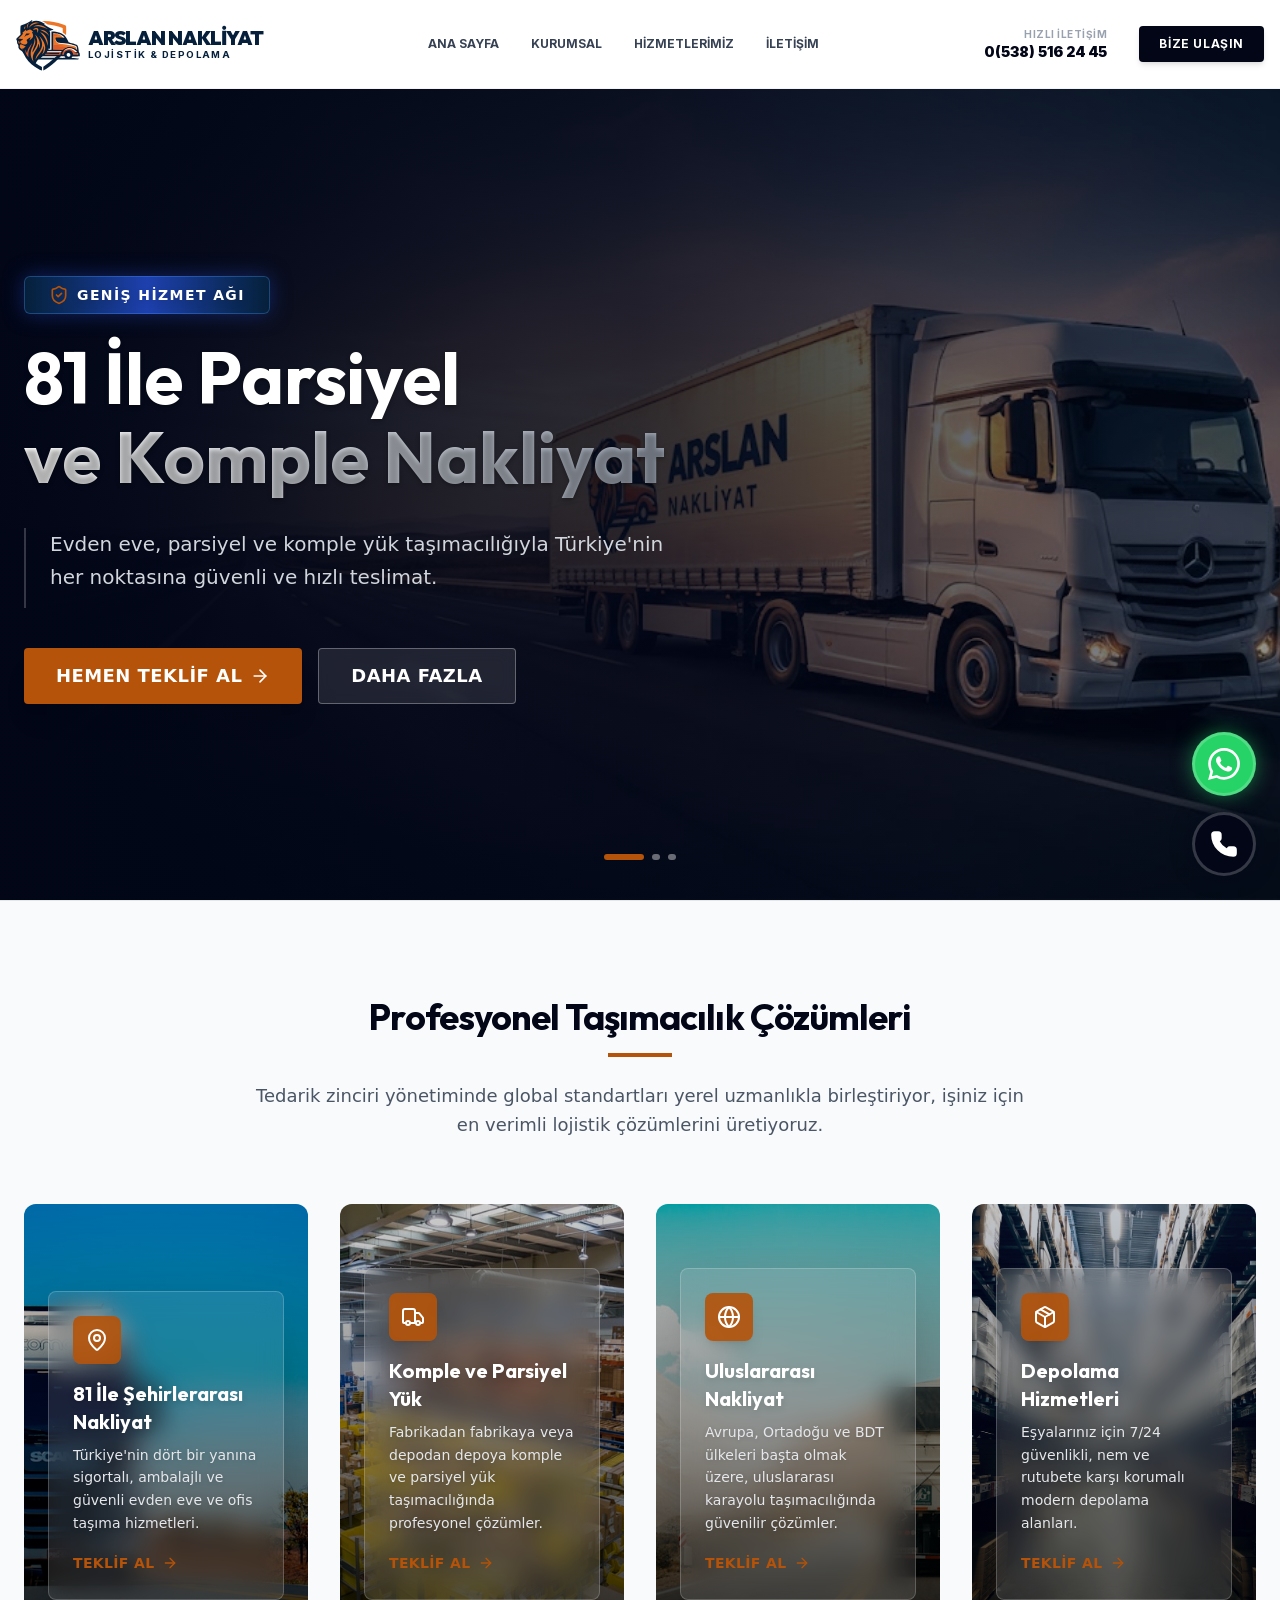
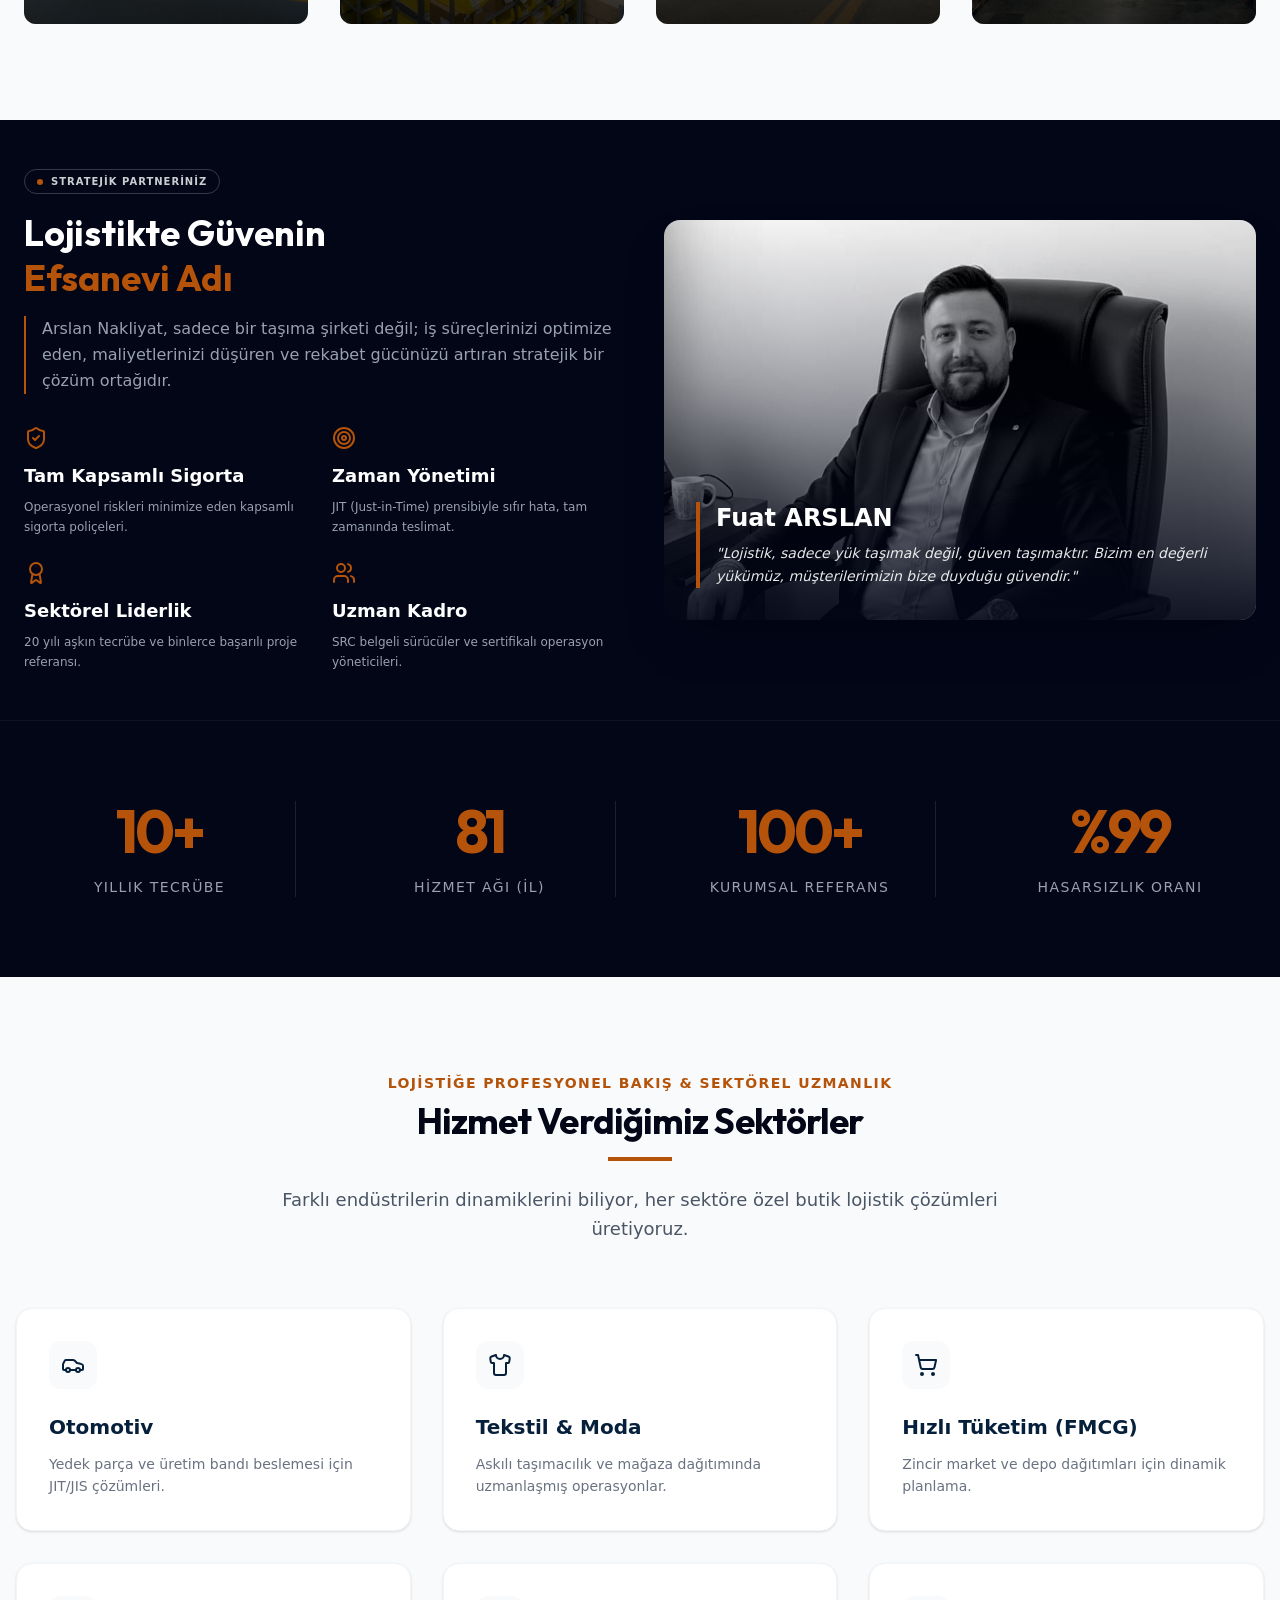
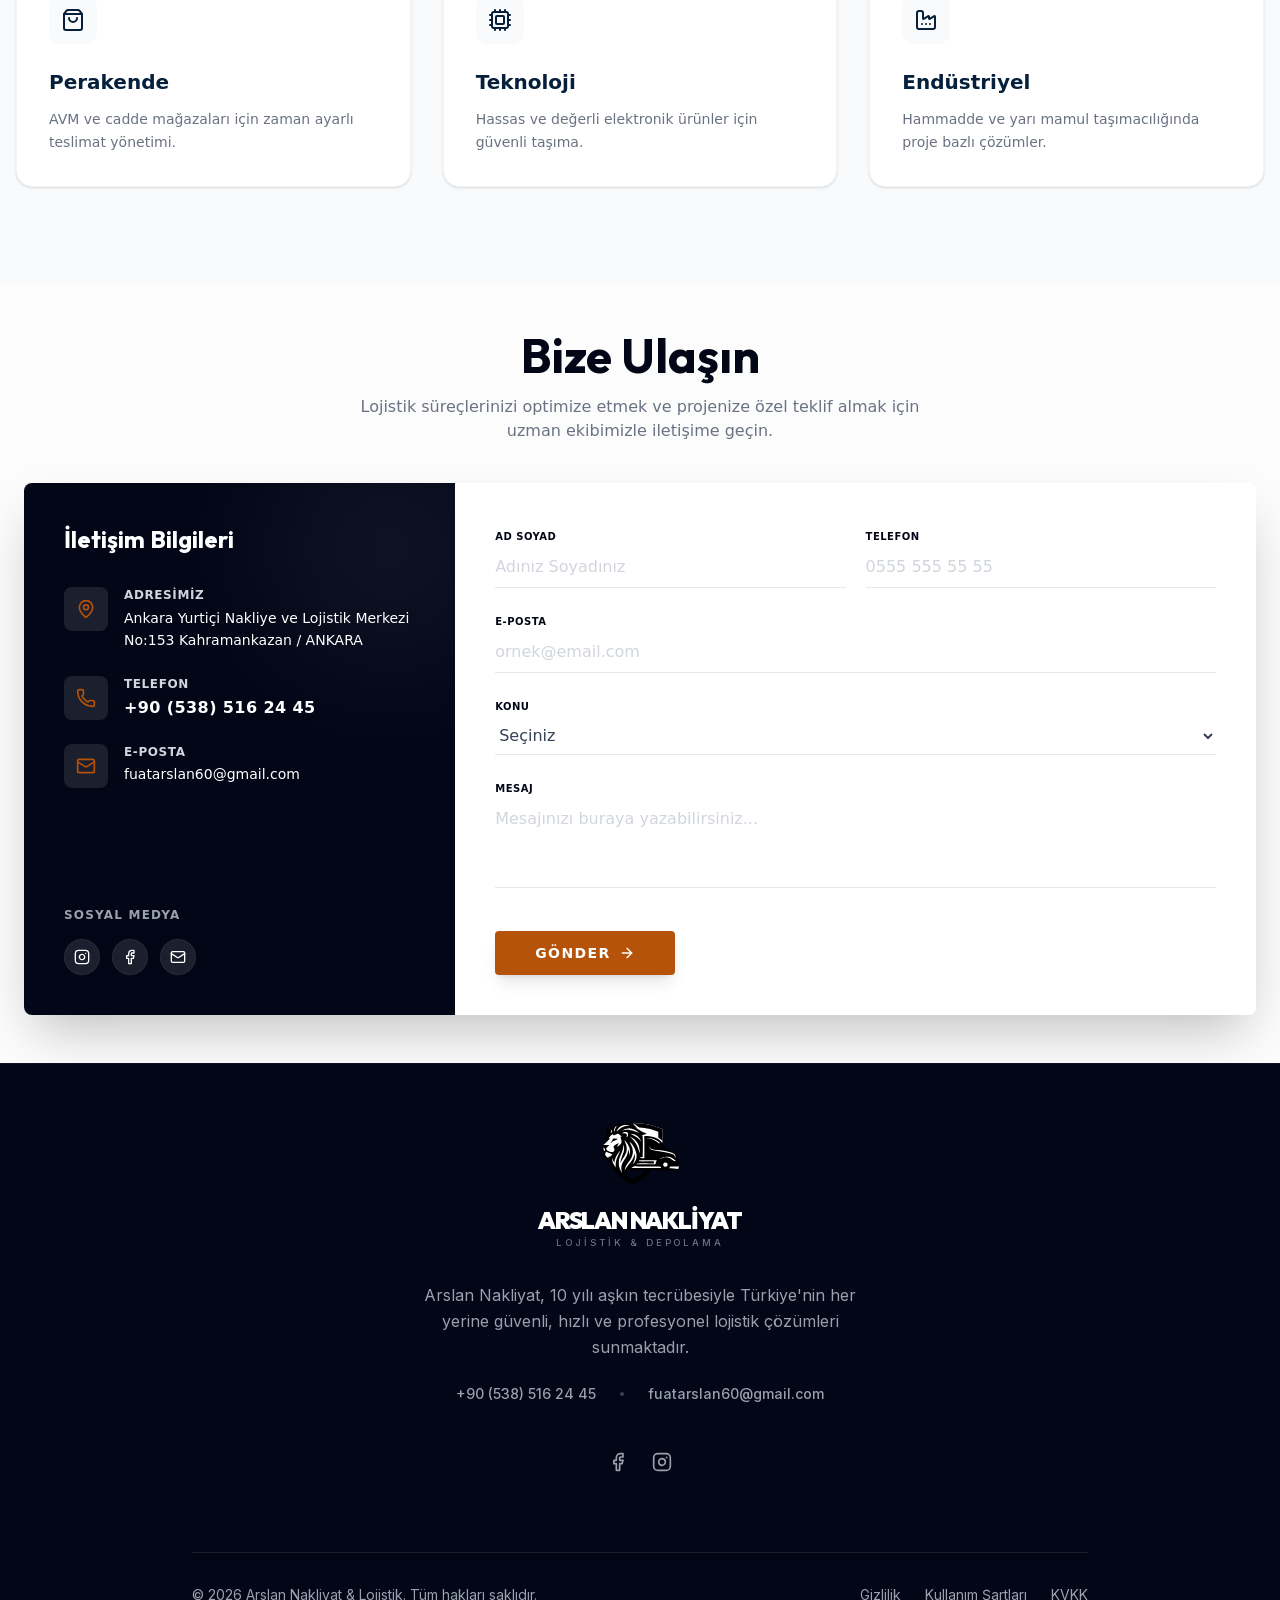
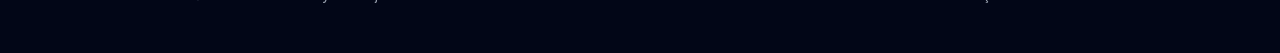
==== commit 5be415d8: "Add files via upload" ====
--- a/index.html
+++ b/index.html
@@ -1 +1 @@
-<!DOCTYPE html><!--hOTgjQ9eO9xpo_Sx_gd92--><html lang="tr" class="scroll-smooth"><head><meta charSet="utf-8"/><meta name="viewport" content="width=device-width, initial-scale=1"/><link rel="preload" href="/_next/static/media/1b99372b3eaef0c8-s.p.758e15a8.woff2" as="font" crossorigin="" type="font/woff2"/><link rel="preload" href="/_next/static/media/83afe278b6a6bb3c-s.p.3a6ba036.woff2" as="font" crossorigin="" type="font/woff2"/><link rel="preload" as="image" href="/logo.svg"/><link rel="preload" as="image" href="/images/main-slider/slide-1-v4.png"/><link rel="preload" as="image" href="/beyazlogo.svg"/><link rel="stylesheet" href="/_next/static/chunks/b625103d9302e559.css" data-precedence="next"/><link rel="preload" as="script" fetchPriority="low" href="/_next/static/chunks/f6e51113fc593970.js"/><script src="/_next/static/chunks/55cb17a8fe35496d.js" async=""></script><script src="/_next/static/chunks/d95267a2a0910375.js" async=""></script><script src="/_next/static/chunks/783d1b231fe8ab5b.js" async=""></script><script src="/_next/static/chunks/turbopack-ff66709285ccd965.js" async=""></script><script src="/_next/static/chunks/4b71d45423f94e34.js" async=""></script><script src="/_next/static/chunks/b040a59c7268c2a0.js" async=""></script><script src="/_next/static/chunks/0af80b67008738f1.js" async=""></script><script src="/_next/static/chunks/b14e886643643bdb.js" async=""></script><script src="/_next/static/chunks/f569ec30246ebc85.js" async=""></script><meta name="next-size-adjust" content=""/><title>Arslan Nakliyat | Profesyonel Lojistik &amp; Depolama Hizmetleri</title><meta name="description" content="Arslan Nakliyat olarak Türkiye&#x27;nin 81 iline parsiyel nakliyat, komple taşımacılık ve modern depolama çözümleri sunuyoruz. %99 hasarsızlık oranıyla güvenli lojistik."/><meta name="author" content="Arslan Nakliyat"/><meta name="keywords" content="Arslan Nakliyat,nakliyat,lojistik,depolama,parsiyel nakliye,komple nakliye,Ankara nakliye,şehirler arası nakliyat,güvenli taşımacılık,kurumsal nakliye,Fuat Arslan"/><meta name="creator" content="Arslan Nakliyat"/><meta name="publisher" content="Arslan Nakliyat"/><meta name="robots" content="index, follow"/><meta name="googlebot" content="index, follow, max-video-preview:-1, max-image-preview:large, max-snippet:-1"/><link rel="canonical" href="https://www.arslannakliyat.com.tr/"/><meta property="og:title" content="Arslan Nakliyat | Kurumsal Lojistik ve Depolama"/><meta property="og:description" content="Türkiye&#x27;nin dört bir yanına sigortalı, hızlı ve güvenli nakliyat hizmeti. 10 yılı aşkın tecrübemizle lojistik çözüm ortağınız."/><meta property="og:url" content="https://www.arslannakliyat.com.tr/"/><meta property="og:site_name" content="Arslan Nakliyat"/><meta property="og:locale" content="tr_TR"/><meta property="og:type" content="website"/><meta name="twitter:card" content="summary"/><meta name="twitter:title" content="Arslan Nakliyat | Kurumsal Lojistik ve Depolama"/><meta name="twitter:description" content="Türkiye&#x27;nin dört bir yanına sigortalı, hızlı ve güvenli nakliyat hizmeti. 10 yılı aşkın tecrübemizle lojistik çözüm ortağınız."/><link rel="shortcut icon" href="/logo.svg"/><link rel="icon" href="/logo.svg"/><link rel="apple-touch-icon" href="/logo.svg"/><script src="/_next/static/chunks/a6dad97d9634a72d.js" noModule=""></script></head><body class="inter_fe8b9d92-module__LINzvG__variable outfit_ca35ecd4-module__VNkuCW__variable antialiased bg-background text-foreground overflow-x-hidden"><div hidden=""><!--$--><!--/$--></div><header class="fixed top-0 left-0 right-0 z-50 flex flex-col font-sans"><div class="bg-white border-b border-gray-100 transition-all duration-300 relative py-3"><div class="container mx-auto px-4 flex items-center justify-between"><a class="flex items-center gap-2" href="/"><div class="relative w-16"><img src="/logo.svg" alt="Arslan Nakliyat Logo" class="w-full h-auto object-contain"/></div><div class="flex flex-col"><span class="text-xl font-black font-heading tracking-tighter text-[#06203b] leading-none">ARSLAN NAKLİYAT</span><span class="text-[#06203b] tracking-[0.15em] text-[0.6rem] font-bold uppercase leading-none mt-0.5">LOJİSTİK &amp; DEPOLAMA</span></div></a><nav class="hidden xl:flex items-center gap-8"><a class="text-xs font-bold text-gray-700 hover:text-secondary transition-colors relative group py-2" href="/">ANA SAYFA<span class="absolute bottom-0 left-0 w-0 h-0.5 bg-accent transition-all duration-300 group-hover:w-full"></span></a><a class="text-xs font-bold text-gray-700 hover:text-secondary transition-colors relative group py-2" href="#hakkimizda">KURUMSAL<span class="absolute bottom-0 left-0 w-0 h-0.5 bg-accent transition-all duration-300 group-hover:w-full"></span></a><a class="text-xs font-bold text-gray-700 hover:text-secondary transition-colors relative group py-2" href="#hizmetlerimiz">HİZMETLERİMİZ<span class="absolute bottom-0 left-0 w-0 h-0.5 bg-accent transition-all duration-300 group-hover:w-full"></span></a><a class="text-xs font-bold text-gray-700 hover:text-secondary transition-colors relative group py-2" href="#iletisim">İLETİŞİM<span class="absolute bottom-0 left-0 w-0 h-0.5 bg-accent transition-all duration-300 group-hover:w-full"></span></a></nav><div class="flex items-center gap-4"><div class="hidden lg:flex items-center gap-4"><div class="hidden xl:flex flex-col items-end mr-4"><span class="text-[10px] font-bold text-gray-400 uppercase tracking-wider">Hızlı İletişim</span><a href="tel:+905385162445" class="text-sm font-black text-primary hover:text-accent transition-colors">0(538) 516 24 45</a></div><a class="bg-[#020617] hover:bg-slate-800 text-white px-5 py-2.5 rounded text-xs font-bold uppercase tracking-wider transition-all duration-300 shadow-md hover:shadow-lg hover:-translate-y-0.5" href="#iletisim">Bize Ulaşın</a></div><button class="xl:hidden text-primary p-2 focus:outline-none"><svg xmlns="http://www.w3.org/2000/svg" width="24" height="24" viewBox="0 0 24 24" fill="none" stroke="currentColor" stroke-width="2" stroke-linecap="round" stroke-linejoin="round" class="lucide lucide-menu w-6 h-6" aria-hidden="true"><path d="M4 5h16"></path><path d="M4 12h16"></path><path d="M4 19h16"></path></svg></button></div></div></div></header><main class="min-h-screen pt-20"><section id="hero" class="snap-start snap-always"><section class="relative h-[calc(100vh-5rem)] w-full overflow-hidden bg-primary group touch-pan-y cursor-grab active:cursor-grabbing"><div class="absolute inset-0 z-0" style="opacity:0;transform:scale(1.05)"><img alt="81 İle Parsiyel" decoding="async" data-nimg="fill" class="object-cover opacity-60" style="position:absolute;height:100%;width:100%;left:0;top:0;right:0;bottom:0;color:transparent" src="/images/main-slider/slide-1-v4.png"/><div class="absolute inset-0 bg-gradient-to-r from-primary/95 via-primary/70 to-transparent"></div></div><div class="relative z-10 container mx-auto px-4 md:px-6 h-full flex items-center"><div class="max-w-3xl"><div style="opacity:0;transform:translateX(-30px)"><div class="inline-flex items-center gap-2 bg-gradient-to-r from-[#06203b] via-[#1e40af] to-[#06203b] text-white px-6 py-2 rounded-md mb-6 text-sm font-bold uppercase tracking-widest border border-blue-400/30 shadow-[0_0_20px_rgba(30,64,175,0.5)] backdrop-blur-md"><svg xmlns="http://www.w3.org/2000/svg" width="24" height="24" viewBox="0 0 24 24" fill="none" stroke="currentColor" stroke-width="2" stroke-linecap="round" stroke-linejoin="round" class="lucide lucide-shield-check w-5 h-5 text-accent animate-pulse" aria-hidden="true"><path d="M20 13c0 5-3.5 7.5-7.66 8.95a1 1 0 0 1-.67-.01C7.5 20.5 4 18 4 13V6a1 1 0 0 1 1-1c2 0 4.5-1.2 6.24-2.72a1.17 1.17 0 0 1 1.52 0C14.51 3.81 17 5 19 5a1 1 0 0 1 1 1z"></path><path d="m9 12 2 2 4-4"></path></svg><span class="drop-shadow-md">GENİŞ HİZMET AĞI</span></div><h1 class="text-5xl md:text-7xl font-bold font-heading text-white leading-[1.1] mb-8 text-shadow">81 İle Parsiyel<!-- --> <br/><span class="text-transparent bg-clip-text bg-gradient-to-r from-white to-gray-400">ve Komple Nakliyat</span></h1><p class="text-xl text-gray-300 mb-10 leading-relaxed max-w-2xl font-light border-l-2 border-white/20 pl-6 h-20">Türkiye&#x27;nin her noktasına güvenli, hızlı ve profesyonel taşıma hizmeti sunuyoruz.</p><div class="flex flex-col sm:flex-row gap-4"><a href="tel:+905385162445" class="inline-flex items-center justify-center bg-accent hover:bg-accent/90 text-white h-14 px-8 text-lg uppercase tracking-wide font-bold rounded-sm shadow-xl hover:shadow-2xl transition-all">Hemen Teklif Al <svg xmlns="http://www.w3.org/2000/svg" width="24" height="24" viewBox="0 0 24 24" fill="none" stroke="currentColor" stroke-width="2" stroke-linecap="round" stroke-linejoin="round" class="lucide lucide-arrow-right ml-2 w-5 h-5" aria-hidden="true"><path d="M5 12h14"></path><path d="m12 5 7 7-7 7"></path></svg></a><a href="#hizmetlerimiz" class="inline-flex items-center justify-center bg-white/10 hover:bg-white/20 text-white border border-white/30 h-14 px-8 text-lg uppercase tracking-wide font-bold rounded-sm backdrop-blur-sm transition-all">Daha Fazla</a></div></div></div></div><div class="absolute bottom-10 left-1/2 -translate-x-1/2 flex gap-2 z-20"><button class="h-1.5 rounded-full transition-all duration-300 shadow-lg w-10 bg-accent"></button><button class="h-1.5 rounded-full transition-all duration-300 shadow-lg w-2 bg-white/40 hover:bg-white/80"></button><button class="h-1.5 rounded-full transition-all duration-300 shadow-lg w-2 bg-white/40 hover:bg-white/80"></button></div></section></section><section id="hizmetlerimiz" class="snap-start snap-always"><section id="hizmetlerimiz" class="py-24 bg-gray-50 border-t border-gray-200"><div class="container mx-auto px-4 md:px-6"><div class="text-center mb-16 max-w-3xl mx-auto"><h2 class="text-3xl md:text-4xl font-bold font-heading text-primary mb-4 tracking-tight">Profesyonel Taşımacılık Çözümleri</h2><div class="w-16 h-1 bg-accent mx-auto mb-6"></div><p class="text-gray-600 text-lg leading-relaxed">Tedarik zinciri yönetiminde global standartları yerel uzmanlıkla birleştiriyor, işiniz için en verimli lojistik çözümlerini üretiyoruz.</p></div><div class="grid grid-cols-1 md:grid-cols-2 lg:grid-cols-4 gap-8"><div class="bg-white p-8 rounded-sm shadow-sm hover:shadow-xl border border-gray-200 hover:border-accent transition-all duration-300 group flex flex-col h-full" style="opacity:0;transform:translateY(20px)"><div class="mb-6"><div class="w-14 h-14 bg-primary text-white rounded flex items-center justify-center group-hover:bg-accent transition-colors duration-300 shadow-lg"><svg xmlns="http://www.w3.org/2000/svg" width="24" height="24" viewBox="0 0 24 24" fill="none" stroke="currentColor" stroke-width="2" stroke-linecap="round" stroke-linejoin="round" class="lucide lucide-map-pin w-7 h-7" aria-hidden="true"><path d="M20 10c0 4.993-5.539 10.193-7.399 11.799a1 1 0 0 1-1.202 0C9.539 20.193 4 14.993 4 10a8 8 0 0 1 16 0"></path><circle cx="12" cy="10" r="3"></circle></svg></div></div><h3 class="text-xl font-bold font-heading text-primary mb-3 group-hover:text-accent transition-colors">81 İle Şehirlerarası Nakliyat</h3><p class="text-gray-600 text-sm leading-relaxed mb-6 flex-grow">Türkiye&#x27;nin dört bir yanına sigortalı, ambalajlı ve güvenli evden eve ve ofis taşıma hizmetleri.</p><a href="tel:+905385162445" class="inline-flex items-center text-primary font-bold text-sm uppercase tracking-wide hover:text-accent transition-colors mt-auto border-t border-gray-100 pt-4 w-full justify-between"><span>Teklif Al</span><svg xmlns="http://www.w3.org/2000/svg" width="24" height="24" viewBox="0 0 24 24" fill="none" stroke="currentColor" stroke-width="2" stroke-linecap="round" stroke-linejoin="round" class="lucide lucide-arrow-right w-4 h-4 ml-1 transform group-hover:translate-x-1 transition-transform" aria-hidden="true"><path d="M5 12h14"></path><path d="m12 5 7 7-7 7"></path></svg></a></div><div class="bg-white p-8 rounded-sm shadow-sm hover:shadow-xl border border-gray-200 hover:border-accent transition-all duration-300 group flex flex-col h-full" style="opacity:0;transform:translateY(20px)"><div class="mb-6"><div class="w-14 h-14 bg-primary text-white rounded flex items-center justify-center group-hover:bg-accent transition-colors duration-300 shadow-lg"><svg xmlns="http://www.w3.org/2000/svg" width="24" height="24" viewBox="0 0 24 24" fill="none" stroke="currentColor" stroke-width="2" stroke-linecap="round" stroke-linejoin="round" class="lucide lucide-truck w-7 h-7" aria-hidden="true"><path d="M14 18V6a2 2 0 0 0-2-2H4a2 2 0 0 0-2 2v11a1 1 0 0 0 1 1h2"></path><path d="M15 18H9"></path><path d="M19 18h2a1 1 0 0 0 1-1v-3.65a1 1 0 0 0-.22-.624l-3.48-4.35A1 1 0 0 0 17.52 8H14"></path><circle cx="17" cy="18" r="2"></circle><circle cx="7" cy="18" r="2"></circle></svg></div></div><h3 class="text-xl font-bold font-heading text-primary mb-3 group-hover:text-accent transition-colors">Komple ve Parsiyel Yük</h3><p class="text-gray-600 text-sm leading-relaxed mb-6 flex-grow">Fabrikadan fabrikaya veya depodan depoya komple ve parsiyel yük taşımacılığında profesyonel çözümler.</p><a href="tel:+905385162445" class="inline-flex items-center text-primary font-bold text-sm uppercase tracking-wide hover:text-accent transition-colors mt-auto border-t border-gray-100 pt-4 w-full justify-between"><span>Teklif Al</span><svg xmlns="http://www.w3.org/2000/svg" width="24" height="24" viewBox="0 0 24 24" fill="none" stroke="currentColor" stroke-width="2" stroke-linecap="round" stroke-linejoin="round" class="lucide lucide-arrow-right w-4 h-4 ml-1 transform group-hover:translate-x-1 transition-transform" aria-hidden="true"><path d="M5 12h14"></path><path d="m12 5 7 7-7 7"></path></svg></a></div><div class="bg-white p-8 rounded-sm shadow-sm hover:shadow-xl border border-gray-200 hover:border-accent transition-all duration-300 group flex flex-col h-full" style="opacity:0;transform:translateY(20px)"><div class="mb-6"><div class="w-14 h-14 bg-primary text-white rounded flex items-center justify-center group-hover:bg-accent transition-colors duration-300 shadow-lg"><svg xmlns="http://www.w3.org/2000/svg" width="24" height="24" viewBox="0 0 24 24" fill="none" stroke="currentColor" stroke-width="2" stroke-linecap="round" stroke-linejoin="round" class="lucide lucide-house w-7 h-7" aria-hidden="true"><path d="M15 21v-8a1 1 0 0 0-1-1h-4a1 1 0 0 0-1 1v8"></path><path d="M3 10a2 2 0 0 1 .709-1.528l7-6a2 2 0 0 1 2.582 0l7 6A2 2 0 0 1 21 10v9a2 2 0 0 1-2 2H5a2 2 0 0 1-2-2z"></path></svg></div></div><h3 class="text-xl font-bold font-heading text-primary mb-3 group-hover:text-accent transition-colors">Evden Eve Nakliyat</h3><p class="text-gray-600 text-sm leading-relaxed mb-6 flex-grow">Eşyalarınızın demontajı, güvenli paketlenmesi ve yeni adresinize kurulumu ile anahtar teslim taşımacılık hizmeti.</p><a href="tel:+905385162445" class="inline-flex items-center text-primary font-bold text-sm uppercase tracking-wide hover:text-accent transition-colors mt-auto border-t border-gray-100 pt-4 w-full justify-between"><span>Teklif Al</span><svg xmlns="http://www.w3.org/2000/svg" width="24" height="24" viewBox="0 0 24 24" fill="none" stroke="currentColor" stroke-width="2" stroke-linecap="round" stroke-linejoin="round" class="lucide lucide-arrow-right w-4 h-4 ml-1 transform group-hover:translate-x-1 transition-transform" aria-hidden="true"><path d="M5 12h14"></path><path d="m12 5 7 7-7 7"></path></svg></a></div><div class="bg-white p-8 rounded-sm shadow-sm hover:shadow-xl border border-gray-200 hover:border-accent transition-all duration-300 group flex flex-col h-full" style="opacity:0;transform:translateY(20px)"><div class="mb-6"><div class="w-14 h-14 bg-primary text-white rounded flex items-center justify-center group-hover:bg-accent transition-colors duration-300 shadow-lg"><svg xmlns="http://www.w3.org/2000/svg" width="24" height="24" viewBox="0 0 24 24" fill="none" stroke="currentColor" stroke-width="2" stroke-linecap="round" stroke-linejoin="round" class="lucide lucide-package w-7 h-7" aria-hidden="true"><path d="M11 21.73a2 2 0 0 0 2 0l7-4A2 2 0 0 0 21 16V8a2 2 0 0 0-1-1.73l-7-4a2 2 0 0 0-2 0l-7 4A2 2 0 0 0 3 8v8a2 2 0 0 0 1 1.73z"></path><path d="M12 22V12"></path><polyline points="3.29 7 12 12 20.71 7"></polyline><path d="m7.5 4.27 9 5.15"></path></svg></div></div><h3 class="text-xl font-bold font-heading text-primary mb-3 group-hover:text-accent transition-colors">Depolama Hizmetleri</h3><p class="text-gray-600 text-sm leading-relaxed mb-6 flex-grow">Eşyalarınız için 7/24 güvenlikli, nem ve rutubete karşı korumalı modern depolama alanları.</p><a href="tel:+905385162445" class="inline-flex items-center text-primary font-bold text-sm uppercase tracking-wide hover:text-accent transition-colors mt-auto border-t border-gray-100 pt-4 w-full justify-between"><span>Teklif Al</span><svg xmlns="http://www.w3.org/2000/svg" width="24" height="24" viewBox="0 0 24 24" fill="none" stroke="currentColor" stroke-width="2" stroke-linecap="round" stroke-linejoin="round" class="lucide lucide-arrow-right w-4 h-4 ml-1 transform group-hover:translate-x-1 transition-transform" aria-hidden="true"><path d="M5 12h14"></path><path d="m12 5 7 7-7 7"></path></svg></a></div></div></div></section></section><section id="hakkimizda" class="snap-start snap-always"><section class="py-12 bg-primary text-white"><div class="container mx-auto px-4 md:px-6"><div class="flex flex-col lg:flex-row gap-8 lg:gap-12 items-center"><div class="lg:w-1/2"><div class="inline-flex items-center gap-2 border border-white/20 px-3 py-1 rounded-full mb-4"><span class="w-1.5 h-1.5 rounded-full bg-accent animate-pulse"></span><span class="text-[10px] uppercase tracking-widest font-bold text-white/80">Stratejik Partneriniz</span></div><h2 class="text-3xl md:text-4xl font-bold font-heading mb-4 leading-tight">Lojistikte Güvenin <br/><span class="text-accent">Efsanevi Adı</span></h2><p class="text-gray-400 mb-8 text-base leading-relaxed font-light border-l-2 border-accent pl-4">Arslan Nakliyat, sadece bir taşıma şirketi değil; iş süreçlerinizi optimize eden, maliyetlerinizi düşüren ve rekabet gücünüzü artıran stratejik bir çözüm ortağıdır.</p><div class="grid grid-cols-1 sm:grid-cols-2 gap-x-6 gap-y-6"><div class="flex flex-col gap-2" style="opacity:0;transform:translateY(10px)"><svg xmlns="http://www.w3.org/2000/svg" width="24" height="24" viewBox="0 0 24 24" fill="none" stroke="currentColor" stroke-width="2" stroke-linecap="round" stroke-linejoin="round" class="lucide lucide-shield-check w-6 h-6 text-accent mb-1" aria-hidden="true"><path d="M20 13c0 5-3.5 7.5-7.66 8.95a1 1 0 0 1-.67-.01C7.5 20.5 4 18 4 13V6a1 1 0 0 1 1-1c2 0 4.5-1.2 6.24-2.72a1.17 1.17 0 0 1 1.52 0C14.51 3.81 17 5 19 5a1 1 0 0 1 1 1z"></path><path d="m9 12 2 2 4-4"></path></svg><h4 class="font-bold text-lg text-white">Tam Kapsamlı Sigorta</h4><p class="text-xs text-gray-400 leading-relaxed">Operasyonel riskleri minimize eden kapsamlı sigorta poliçeleri.</p></div><div class="flex flex-col gap-2" style="opacity:0;transform:translateY(10px)"><svg xmlns="http://www.w3.org/2000/svg" width="24" height="24" viewBox="0 0 24 24" fill="none" stroke="currentColor" stroke-width="2" stroke-linecap="round" stroke-linejoin="round" class="lucide lucide-target w-6 h-6 text-accent mb-1" aria-hidden="true"><circle cx="12" cy="12" r="10"></circle><circle cx="12" cy="12" r="6"></circle><circle cx="12" cy="12" r="2"></circle></svg><h4 class="font-bold text-lg text-white">Zaman Yönetimi</h4><p class="text-xs text-gray-400 leading-relaxed">JIT (Just-in-Time) prensibiyle sıfır hata, tam zamanında teslimat.</p></div><div class="flex flex-col gap-2" style="opacity:0;transform:translateY(10px)"><svg xmlns="http://www.w3.org/2000/svg" width="24" height="24" viewBox="0 0 24 24" fill="none" stroke="currentColor" stroke-width="2" stroke-linecap="round" stroke-linejoin="round" class="lucide lucide-award w-6 h-6 text-accent mb-1" aria-hidden="true"><path d="m15.477 12.89 1.515 8.526a.5.5 0 0 1-.81.47l-3.58-2.687a1 1 0 0 0-1.197 0l-3.586 2.686a.5.5 0 0 1-.81-.469l1.514-8.526"></path><circle cx="12" cy="8" r="6"></circle></svg><h4 class="font-bold text-lg text-white">Sektörel Liderlik</h4><p class="text-xs text-gray-400 leading-relaxed">20 yılı aşkın tecrübe ve binlerce başarılı proje referansı.</p></div><div class="flex flex-col gap-2" style="opacity:0;transform:translateY(10px)"><svg xmlns="http://www.w3.org/2000/svg" width="24" height="24" viewBox="0 0 24 24" fill="none" stroke="currentColor" stroke-width="2" stroke-linecap="round" stroke-linejoin="round" class="lucide lucide-users w-6 h-6 text-accent mb-1" aria-hidden="true"><path d="M16 21v-2a4 4 0 0 0-4-4H6a4 4 0 0 0-4 4v2"></path><path d="M16 3.128a4 4 0 0 1 0 7.744"></path><path d="M22 21v-2a4 4 0 0 0-3-3.87"></path><circle cx="9" cy="7" r="4"></circle></svg><h4 class="font-bold text-lg text-white">Uzman Kadro</h4><p class="text-xs text-gray-400 leading-relaxed">SRC belgeli sürücüler ve sertifikalı operasyon yöneticileri.</p></div></div></div><div class="lg:w-1/2 relative h-[300px] sm:h-[400px] w-full mt-8 lg:mt-0"><div class="relative h-[400px] w-full rounded-2xl overflow-hidden shadow-2xl group"><img alt="Fuat Arslan - Yönetim Kurulu Başkanı" loading="lazy" decoding="async" data-nimg="fill" class="object-cover grayscale contrast-125 group-hover:scale-105 transition-transform duration-700" style="position:absolute;height:100%;width:100%;left:0;top:0;right:0;bottom:0;color:transparent" src="/fuatarslan.jpeg"/><div class="absolute inset-0 bg-gradient-to-t from-primary/90 via-primary/40 to-transparent flex flex-col justify-end p-8"><div class="border-l-4 border-accent pl-4 transform translate-y-0 transition-transform duration-500"><h3 class="text-2xl font-bold text-white mb-1">Fuat ARSLAN</h3><blockquote class="text-white/90 text-sm font-light italic leading-relaxed mt-2">&quot;Lojistik, sadece yük taşımak değil, güven taşımaktır. Bizim en değerli yükümüz, müşterilerimizin bize duyduğu güvendir.&quot;</blockquote></div></div></div></div></div></div></section></section><section class="snap-start snap-always"><section class="py-20 bg-primary border-t border-white/5"><div class="container mx-auto px-4 md:px-6"><div class="grid grid-cols-2 lg:grid-cols-4 gap-12 text-center divide-x divide-white/10"><div class="px-4" style="opacity:0;transform:translateY(10px)"><div class="text-5xl md:text-6xl font-bold font-heading text-accent mb-4 tracking-tighter">10+</div><div class="text-gray-400 font-medium text-sm uppercase tracking-widest">Yıllık Tecrübe</div></div><div class="px-4" style="opacity:0;transform:translateY(10px)"><div class="text-5xl md:text-6xl font-bold font-heading text-accent mb-4 tracking-tighter">81</div><div class="text-gray-400 font-medium text-sm uppercase tracking-widest">Hizmet Ağı (İl)</div></div><div class="px-4" style="opacity:0;transform:translateY(10px)"><div class="text-5xl md:text-6xl font-bold font-heading text-accent mb-4 tracking-tighter">100+</div><div class="text-gray-400 font-medium text-sm uppercase tracking-widest">KURUMSAL REFERANS</div></div><div class="px-4" style="opacity:0;transform:translateY(10px)"><div class="text-5xl md:text-6xl font-bold font-heading text-accent mb-4 tracking-tighter">%99</div><div class="text-gray-400 font-medium text-sm uppercase tracking-widest">Hasarsızlık Oranı</div></div></div></div></section></section><section class="snap-start snap-always"><section class="py-24 bg-gray-50"><div class="container mx-auto px-4"><div class="text-center mb-16 max-w-3xl mx-auto"><span class="text-accent font-bold tracking-widest uppercase text-xs md:text-sm mb-2 block">Lojistiğe Profesyonel Bakış &amp; Sektörel Uzmanlık</span><h2 class="text-3xl md:text-4xl font-bold font-heading text-primary mb-4 tracking-tight">Hizmet Verdiğimiz Sektörler</h2><div class="w-16 h-1 bg-accent mx-auto mb-6"></div><p class="text-gray-600 text-lg leading-relaxed">Farklı endüstrilerin dinamiklerini biliyor, her sektöre özel butik lojistik çözümleri üretiyoruz.</p></div><div class="grid grid-cols-1 md:grid-cols-2 lg:grid-cols-3 gap-8"><div class="bg-white p-8 rounded-2xl border border-gray-100 shadow-sm hover:shadow-md transition-shadow group" style="opacity:0;transform:translateY(20px)"><div class="w-12 h-12 bg-gray-50 rounded-xl flex items-center justify-center mb-6 text-[#06203b] group-hover:bg-[#06203b] group-hover:text-white transition-colors duration-300"><svg xmlns="http://www.w3.org/2000/svg" width="24" height="24" viewBox="0 0 24 24" fill="none" stroke="currentColor" stroke-width="2" stroke-linecap="round" stroke-linejoin="round" class="lucide lucide-car w-6 h-6" aria-hidden="true"><path d="M19 17h2c.6 0 1-.4 1-1v-3c0-.9-.7-1.7-1.5-1.9C18.7 10.6 16 10 16 10s-1.3-1.4-2.2-2.3c-.5-.4-1.1-.7-1.8-.7H5c-.6 0-1.1.4-1.4.9l-1.4 2.9A3.7 3.7 0 0 0 2 12v4c0 .6.4 1 1 1h2"></path><circle cx="7" cy="17" r="2"></circle><path d="M9 17h6"></path><circle cx="17" cy="17" r="2"></circle></svg></div><h3 class="text-xl font-bold text-[#06203b] mb-3">Otomotiv</h3><p class="text-gray-500 text-sm leading-relaxed">Yedek parça ve üretim bandı beslemesi için JIT/JIS çözümleri.</p></div><div class="bg-white p-8 rounded-2xl border border-gray-100 shadow-sm hover:shadow-md transition-shadow group" style="opacity:0;transform:translateY(20px)"><div class="w-12 h-12 bg-gray-50 rounded-xl flex items-center justify-center mb-6 text-[#06203b] group-hover:bg-[#06203b] group-hover:text-white transition-colors duration-300"><svg xmlns="http://www.w3.org/2000/svg" width="24" height="24" viewBox="0 0 24 24" fill="none" stroke="currentColor" stroke-width="2" stroke-linecap="round" stroke-linejoin="round" class="lucide lucide-shirt w-6 h-6" aria-hidden="true"><path d="M20.38 3.46 16 2a4 4 0 0 1-8 0L3.62 3.46a2 2 0 0 0-1.34 2.23l.58 3.47a1 1 0 0 0 .99.84H6v10c0 1.1.9 2 2 2h8a2 2 0 0 0 2-2V10h2.15a1 1 0 0 0 .99-.84l.58-3.47a2 2 0 0 0-1.34-2.23z"></path></svg></div><h3 class="text-xl font-bold text-[#06203b] mb-3">Tekstil &amp; Moda</h3><p class="text-gray-500 text-sm leading-relaxed">Askılı taşımacılık ve mağaza dağıtımında uzmanlaşmış operasyonlar.</p></div><div class="bg-white p-8 rounded-2xl border border-gray-100 shadow-sm hover:shadow-md transition-shadow group" style="opacity:0;transform:translateY(20px)"><div class="w-12 h-12 bg-gray-50 rounded-xl flex items-center justify-center mb-6 text-[#06203b] group-hover:bg-[#06203b] group-hover:text-white transition-colors duration-300"><svg xmlns="http://www.w3.org/2000/svg" width="24" height="24" viewBox="0 0 24 24" fill="none" stroke="currentColor" stroke-width="2" stroke-linecap="round" stroke-linejoin="round" class="lucide lucide-shopping-cart w-6 h-6" aria-hidden="true"><circle cx="8" cy="21" r="1"></circle><circle cx="19" cy="21" r="1"></circle><path d="M2.05 2.05h2l2.66 12.42a2 2 0 0 0 2 1.58h9.78a2 2 0 0 0 1.95-1.57l1.65-7.43H5.12"></path></svg></div><h3 class="text-xl font-bold text-[#06203b] mb-3">Hızlı Tüketim (FMCG)</h3><p class="text-gray-500 text-sm leading-relaxed">Zincir market ve depo dağıtımları için dinamik planlama.</p></div><div class="bg-white p-8 rounded-2xl border border-gray-100 shadow-sm hover:shadow-md transition-shadow group" style="opacity:0;transform:translateY(20px)"><div class="w-12 h-12 bg-gray-50 rounded-xl flex items-center justify-center mb-6 text-[#06203b] group-hover:bg-[#06203b] group-hover:text-white transition-colors duration-300"><svg xmlns="http://www.w3.org/2000/svg" width="24" height="24" viewBox="0 0 24 24" fill="none" stroke="currentColor" stroke-width="2" stroke-linecap="round" stroke-linejoin="round" class="lucide lucide-shopping-bag w-6 h-6" aria-hidden="true"><path d="M16 10a4 4 0 0 1-8 0"></path><path d="M3.103 6.034h17.794"></path><path d="M3.4 5.467a2 2 0 0 0-.4 1.2V20a2 2 0 0 0 2 2h14a2 2 0 0 0 2-2V6.667a2 2 0 0 0-.4-1.2l-2-2.667A2 2 0 0 0 17 2H7a2 2 0 0 0-1.6.8z"></path></svg></div><h3 class="text-xl font-bold text-[#06203b] mb-3">Perakende</h3><p class="text-gray-500 text-sm leading-relaxed">AVM ve cadde mağazaları için zaman ayarlı teslimat yönetimi.</p></div><div class="bg-white p-8 rounded-2xl border border-gray-100 shadow-sm hover:shadow-md transition-shadow group" style="opacity:0;transform:translateY(20px)"><div class="w-12 h-12 bg-gray-50 rounded-xl flex items-center justify-center mb-6 text-[#06203b] group-hover:bg-[#06203b] group-hover:text-white transition-colors duration-300"><svg xmlns="http://www.w3.org/2000/svg" width="24" height="24" viewBox="0 0 24 24" fill="none" stroke="currentColor" stroke-width="2" stroke-linecap="round" stroke-linejoin="round" class="lucide lucide-cpu w-6 h-6" aria-hidden="true"><path d="M12 20v2"></path><path d="M12 2v2"></path><path d="M17 20v2"></path><path d="M17 2v2"></path><path d="M2 12h2"></path><path d="M2 17h2"></path><path d="M2 7h2"></path><path d="M20 12h2"></path><path d="M20 17h2"></path><path d="M20 7h2"></path><path d="M7 20v2"></path><path d="M7 2v2"></path><rect x="4" y="4" width="16" height="16" rx="2"></rect><rect x="8" y="8" width="8" height="8" rx="1"></rect></svg></div><h3 class="text-xl font-bold text-[#06203b] mb-3">Teknoloji</h3><p class="text-gray-500 text-sm leading-relaxed">Hassas ve değerli elektronik ürünler için güvenli taşıma.</p></div><div class="bg-white p-8 rounded-2xl border border-gray-100 shadow-sm hover:shadow-md transition-shadow group" style="opacity:0;transform:translateY(20px)"><div class="w-12 h-12 bg-gray-50 rounded-xl flex items-center justify-center mb-6 text-[#06203b] group-hover:bg-[#06203b] group-hover:text-white transition-colors duration-300"><svg xmlns="http://www.w3.org/2000/svg" width="24" height="24" viewBox="0 0 24 24" fill="none" stroke="currentColor" stroke-width="2" stroke-linecap="round" stroke-linejoin="round" class="lucide lucide-factory w-6 h-6" aria-hidden="true"><path d="M12 16h.01"></path><path d="M16 16h.01"></path><path d="M3 19a2 2 0 0 0 2 2h14a2 2 0 0 0 2-2V8.5a.5.5 0 0 0-.769-.422l-4.462 2.844A.5.5 0 0 1 15 10.5v-2a.5.5 0 0 0-.769-.422L9.77 10.922A.5.5 0 0 1 9 10.5V5a2 2 0 0 0-2-2H5a2 2 0 0 0-2 2z"></path><path d="M8 16h.01"></path></svg></div><h3 class="text-xl font-bold text-[#06203b] mb-3">Endüstriyel</h3><p class="text-gray-500 text-sm leading-relaxed">Hammadde ve yarı mamul taşımacılığında proje bazlı çözümler.</p></div></div></div></section></section><section id="iletisim" class="snap-start snap-always"><section id="iletisim" class="py-12 bg-gray-50/50"><div class="container mx-auto px-4 md:px-6"><div class="text-center mb-10"><h2 class="text-3xl md:text-5xl font-bold font-heading text-primary mb-4">Bize Ulaşın</h2><p class="text-gray-500 max-w-xl mx-auto">Lojistik süreçlerinizi optimize etmek ve projenize özel teklif almak için uzman ekibimizle iletişime geçin.</p></div><div class="max-w-7xl mx-auto bg-white rounded-lg shadow-2xl overflow-hidden flex flex-col lg:flex-row"><div class="lg:w-[35%] bg-primary text-white p-8 lg:p-10 flex flex-col justify-between relative overflow-hidden"><div class="absolute top-0 right-0 -mr-16 -mt-16 w-64 h-64 bg-white/5 rounded-full blur-3xl"></div><div class="relative z-10"><h3 class="text-2xl font-bold font-heading mb-8">İletişim Bilgileri</h3><div class="space-y-6"><div class="flex items-start gap-4 group"><div class="bg-white/10 p-3 rounded-lg group-hover:bg-accent transition-colors duration-300"><svg xmlns="http://www.w3.org/2000/svg" width="24" height="24" viewBox="0 0 24 24" fill="none" stroke="currentColor" stroke-width="2" stroke-linecap="round" stroke-linejoin="round" class="lucide lucide-map-pin w-5 h-5 text-accent group-hover:text-white" aria-hidden="true"><path d="M20 10c0 4.993-5.539 10.193-7.399 11.799a1 1 0 0 1-1.202 0C9.539 20.193 4 14.993 4 10a8 8 0 0 1 16 0"></path><circle cx="12" cy="10" r="3"></circle></svg></div><div><h4 class="font-bold text-xs uppercase tracking-wider mb-1 text-gray-300">Adresimiz</h4><p class="text-white text-sm leading-relaxed font-light">Ankara Yurtiçi Nakliye ve Lojistik Merkezi <br/>No:153 Kahramankazan / ANKARA</p></div></div><div class="flex items-start gap-4 group"><div class="bg-white/10 p-3 rounded-lg group-hover:bg-accent transition-colors duration-300"><svg xmlns="http://www.w3.org/2000/svg" width="24" height="24" viewBox="0 0 24 24" fill="none" stroke="currentColor" stroke-width="2" stroke-linecap="round" stroke-linejoin="round" class="lucide lucide-phone w-5 h-5 text-accent group-hover:text-white" aria-hidden="true"><path d="M13.832 16.568a1 1 0 0 0 1.213-.303l.355-.465A2 2 0 0 1 17 15h3a2 2 0 0 1 2 2v3a2 2 0 0 1-2 2A18 18 0 0 1 2 4a2 2 0 0 1 2-2h3a2 2 0 0 1 2 2v3a2 2 0 0 1-.8 1.6l-.468.351a1 1 0 0 0-.292 1.233 14 14 0 0 0 6.392 6.384"></path></svg></div><div><h4 class="font-bold text-xs uppercase tracking-wider mb-1 text-gray-300">Telefon</h4><p class="text-white text-base font-bold tracking-wide">+90 (538) 516 24 45</p></div></div><div class="flex items-start gap-4 group"><div class="bg-white/10 p-3 rounded-lg group-hover:bg-accent transition-colors duration-300"><svg xmlns="http://www.w3.org/2000/svg" width="24" height="24" viewBox="0 0 24 24" fill="none" stroke="currentColor" stroke-width="2" stroke-linecap="round" stroke-linejoin="round" class="lucide lucide-mail w-5 h-5 text-accent group-hover:text-white" aria-hidden="true"><path d="m22 7-8.991 5.727a2 2 0 0 1-2.009 0L2 7"></path><rect x="2" y="4" width="20" height="16" rx="2"></rect></svg></div><div><h4 class="font-bold text-xs uppercase tracking-wider mb-1 text-gray-300">E-Posta</h4><p class="text-white text-sm font-light">fuatarslan60@gmail.com</p></div></div></div></div><div class="mt-10 relative z-10"><p class="text-xs text-gray-400 mb-4 uppercase tracking-widest font-bold">Sosyal Medya</p><div class="flex gap-3"><a href="https://instagram.com/fuatarslan60" target="_blank" rel="noopener noreferrer" class="w-9 h-9 bg-white/10 hover:bg-accent hover:text-white transition-all rounded-full cursor-pointer flex items-center justify-center border border-white/5 hover:border-accent"><span class="sr-only">Instagram</span><svg xmlns="http://www.w3.org/2000/svg" width="24" height="24" viewBox="0 0 24 24" fill="none" stroke="currentColor" stroke-width="2" stroke-linecap="round" stroke-linejoin="round" class="lucide lucide-instagram w-4 h-4" aria-hidden="true"><rect width="20" height="20" x="2" y="2" rx="5" ry="5"></rect><path d="M16 11.37A4 4 0 1 1 12.63 8 4 4 0 0 1 16 11.37z"></path><line x1="17.5" x2="17.51" y1="6.5" y2="6.5"></line></svg></a><a href="https://www.facebook.com/fuat.arslan.315?locale=tr_TR" target="_blank" rel="noopener noreferrer" class="w-9 h-9 bg-white/10 hover:bg-accent hover:text-white transition-all rounded-full cursor-pointer flex items-center justify-center border border-white/5 hover:border-accent"><span class="sr-only">Facebook</span><svg xmlns="http://www.w3.org/2000/svg" width="24" height="24" viewBox="0 0 24 24" fill="none" stroke="currentColor" stroke-width="2" stroke-linecap="round" stroke-linejoin="round" class="lucide lucide-facebook w-4 h-4" aria-hidden="true"><path d="M18 2h-3a5 5 0 0 0-5 5v3H7v4h3v8h4v-8h3l1-4h-4V7a1 1 0 0 1 1-1h3z"></path></svg></a><a href="mailto:fuatarslan60@gmail.com" class="w-9 h-9 bg-white/10 hover:bg-accent hover:text-white transition-all rounded-full cursor-pointer flex items-center justify-center border border-white/5 hover:border-accent"><span class="sr-only">Email</span><svg xmlns="http://www.w3.org/2000/svg" width="24" height="24" viewBox="0 0 24 24" fill="none" stroke="currentColor" stroke-width="2" stroke-linecap="round" stroke-linejoin="round" class="lucide lucide-mail w-4 h-4" aria-hidden="true"><path d="m22 7-8.991 5.727a2 2 0 0 1-2.009 0L2 7"></path><rect x="2" y="4" width="20" height="16" rx="2"></rect></svg></a></div></div></div><div class="lg:w-[65%] p-8 lg:p-10 bg-white"><form class="space-y-5"><div class="grid grid-cols-1 md:grid-cols-2 gap-5"><div class="space-y-2"><label class="text-[10px] font-bold uppercase text-primary tracking-wider">Ad Soyad</label><input class="w-full border-b border-gray-200 py-2 focus:outline-none focus:border-primary transition-all bg-transparent text-base placeholder:text-gray-300" placeholder="Adınız Soyadınız" name="name" value=""/></div><div class="space-y-2"><label class="text-[10px] font-bold uppercase text-primary tracking-wider">Telefon</label><input class="w-full border-b border-gray-200 py-2 focus:outline-none focus:border-primary transition-all bg-transparent text-base placeholder:text-gray-300" placeholder="0555 555 55 55" name="phone" value=""/></div></div><div class="space-y-2"><label class="text-[10px] font-bold uppercase text-primary tracking-wider">E-Posta</label><input class="w-full border-b border-gray-200 py-2 focus:outline-none focus:border-primary transition-all bg-transparent text-base placeholder:text-gray-300" placeholder="ornek@email.com" name="email" value=""/></div><div class="space-y-2"><label class="text-[10px] font-bold uppercase text-primary tracking-wider">Konu</label><select name="subject" class="w-full border-b border-gray-200 py-2 focus:outline-none focus:border-primary transition-all bg-transparent text-base text-gray-700"><option value="" selected="">Seçiniz</option><option value="Fiyat">Fiyat Teklifi Almak İstiyorum</option><option value="Bilgi">Hizmetler Hakkında Bilgi</option><option value="IsBasvurusu">İş Başvurusu</option><option value="Diger">Diğer</option></select></div><div class="space-y-2"><label class="text-[10px] font-bold uppercase text-primary tracking-wider">Mesaj</label><textarea name="message" rows="3" class="w-full border-b border-gray-200 py-2 focus:outline-none focus:border-primary transition-all bg-transparent resize-none text-base placeholder:text-gray-300" placeholder="Mesajınızı buraya yazabilirsiniz..."></textarea></div><div class="pt-4"><button class="relative inline-flex items-center justify-center duration-300 transform active:scale-95 disabled:opacity-50 disabled:pointer-events-none h-11 w-full md:w-auto bg-accent hover:bg-accent/90 text-white py-4 px-10 rounded-sm uppercase font-bold tracking-widest transition-all shadow-lg hover:shadow-xl hover:-translate-y-1 text-sm" type="submit">Gönder <svg xmlns="http://www.w3.org/2000/svg" width="24" height="24" viewBox="0 0 24 24" fill="none" stroke="currentColor" stroke-width="2" stroke-linecap="round" stroke-linejoin="round" class="lucide lucide-arrow-right ml-2 w-4 h-4" aria-hidden="true"><path d="M5 12h14"></path><path d="m12 5 7 7-7 7"></path></svg></button></div></form></div></div></div></section></section><!--$--><!--/$--></main><footer class="bg-[#020617] text-white py-12 border-t border-white/5 font-sans relative z-20"><div class="container mx-auto px-4 flex flex-col items-center text-center"><a class="flex flex-col items-center gap-4 group mb-8" href="/"><div class="w-20 h-20 relative"><img src="/beyazlogo.svg" alt="Arslan Nakliyat Logo" class="w-full h-auto object-contain"/></div><div class="flex flex-col"><span class="text-2xl font-black font-heading tracking-tighter text-white leading-none">ARSLAN NAKLİYAT</span><span class="text-gray-500 tracking-[0.3em] text-[0.6rem] font-medium uppercase mt-1">LOJİSTİK &amp; DEPOLAMA</span></div></a><div class="max-w-md mx-auto text-center mb-12"><p class="text-gray-400 leading-relaxed mb-6">Arslan Nakliyat, 10 yılı aşkın tecrübesiyle Türkiye&#x27;nin her yerine güvenli, hızlı ve profesyonel lojistik çözümleri sunmaktadır.</p><div class="flex items-center justify-center gap-6 text-sm font-medium text-gray-400"><a href="tel:+905385162445" class="hover:text-accent transition-colors">+90 (538) 516 24 45</a><span class="w-1 h-1 rounded-full bg-gray-700"></span><a href="mailto:fuatarslan60@gmail.com" class="hover:text-accent transition-colors">fuatarslan60@gmail.com</a></div></div><div class="flex gap-6 mb-8"><a href="https://www.facebook.com/fuat.arslan.315?locale=tr_TR" target="_blank" rel="noopener noreferrer" class="text-gray-400 hover:text-white transition-colors"><svg xmlns="http://www.w3.org/2000/svg" width="24" height="24" viewBox="0 0 24 24" fill="none" stroke="currentColor" stroke-width="2" stroke-linecap="round" stroke-linejoin="round" class="lucide lucide-facebook w-5 h-5" aria-hidden="true"><path d="M18 2h-3a5 5 0 0 0-5 5v3H7v4h3v8h4v-8h3l1-4h-4V7a1 1 0 0 1 1-1h3z"></path></svg></a><a href="https://instagram.com/fuatarslan60" target="_blank" rel="noopener noreferrer" class="text-gray-400 hover:text-white transition-colors"><svg xmlns="http://www.w3.org/2000/svg" width="24" height="24" viewBox="0 0 24 24" fill="none" stroke="currentColor" stroke-width="2" stroke-linecap="round" stroke-linejoin="round" class="lucide lucide-instagram w-5 h-5" aria-hidden="true"><rect width="20" height="20" x="2" y="2" rx="5" ry="5"></rect><path d="M16 11.37A4 4 0 1 1 12.63 8 4 4 0 0 1 16 11.37z"></path><line x1="17.5" x2="17.51" y1="6.5" y2="6.5"></line></svg></a></div><div class="border-t border-white/10 mt-12 pt-8 text-center text-gray-400 text-sm flex flex-col md:flex-row items-center justify-between gap-4 w-full max-w-4xl"><p>© <!-- -->2026<!-- --> Arslan Nakliyat &amp; Lojistik. Tüm hakları saklıdır.</p><div class="flex gap-6"><button class="hover:text-white transition-colors">Gizlilik</button><button class="hover:text-white transition-colors">Kullanım Şartları</button><button class="hover:text-white transition-colors">KVKK</button></div></div></div></footer><div class="fixed bottom-6 right-6 z-50 flex flex-col gap-4 items-end"><a href="https://wa.me/905385162445" target="_blank" rel="noopener noreferrer" class="group flex items-center justify-end" style="opacity:0;transform:translateX(20px)"><span class="hidden md:flex items-center bg-[#06203b]/90 backdrop-blur-md text-white px-5 py-3 rounded-l-md shadow-lg font-bold uppercase tracking-wider text-xs mr-[-10px] opacity-0 group-hover:opacity-100 transition-all duration-300 transform translate-x-4 group-hover:translate-x-0 -z-10 border-y border-l border-white/10">WhatsApp Destek</span><div class="w-16 h-16 bg-[#25D366] hover:bg-[#20bd5a] backdrop-blur-md rounded-full shadow-[0_0_20px_rgba(37,211,102,0.5)] flex items-center justify-center text-white hover:scale-110 transition-transform duration-300 relative z-10 border-[3px] border-white/20"><svg viewBox="0 0 24 24" class="w-8 h-8 fill-current" xmlns="http://www.w3.org/2000/svg"><path d="M17.472 14.382c-.297-.149-1.758-.867-2.03-.967-.273-.099-.471-.148-.67.15-.197.297-.767.966-.94 1.164-.173.199-.347.223-.644.075-.297-.15-1.255-.463-2.39-1.475-.883-.788-1.48-1.761-1.653-2.059-.173-.297-.018-.458.13-.606.134-.133.298-.347.446-.52.149-.174.198-.298.298-.497.099-.198.05-.371-.025-.52-.075-.149-.669-1.612-.916-2.207-.242-.579-.487-.5-.669-.51-.173-.008-.371-.01-.57-.01-.198 0-.52.074-.792.372-.272.297-1.04 1.016-1.04 2.479 0 1.462 1.065 2.875 1.213 3.074.149.198 2.096 3.2 5.077 4.487.709.306 1.262.489 1.694.625.712.227 1.36.195 1.871.118.571-.085 1.758-.719 2.006-1.413.248-.694.248-1.289.173-1.413-.074-.124-.272-.198-.57-.347m-5.421 7.403h-.004a9.87 9.87 0 01-5.031-1.378l-.361-.214-3.741.982.998-3.648-.235-.374a9.86 9.86 0 01-1.51-5.26c.001-5.45 4.436-9.884 9.888-9.884 2.64 0 5.122 1.03 6.988 2.898a9.825 9.825 0 012.893 6.994c-.003 5.45-4.437 9.884-9.885 9.884m8.413-18.297A11.815 11.815 0 0012.05 0C5.495 0 .16 5.335.157 11.892c0 2.096.547 4.142 1.588 5.945L.057 24l6.305-1.654a11.882 11.882 0 005.683 1.448h.005c6.554 0 11.89-5.335 11.893-11.893a11.821 11.821 0 00-3.48-8.413Z"></path></svg></div></a><a href="tel:+905385162445" class="group flex items-center justify-end" style="opacity:0;transform:translateX(20px)"><span class="hidden md:flex items-center bg-[#06203b]/90 backdrop-blur-md text-white px-5 py-3 rounded-l-md shadow-lg font-bold uppercase tracking-wider text-xs mr-[-10px] opacity-0 group-hover:opacity-100 transition-all duration-300 transform translate-x-4 group-hover:translate-x-0 -z-10 border-y border-l border-white/10">7/24 Çağrı Merkezi</span><div class="w-16 h-16 bg-primary hover:bg-secondary backdrop-blur-md rounded-full shadow-[0_0_20px_rgba(2,6,23,0.5)] flex items-center justify-center text-white hover:scale-110 transition-transform duration-300 relative z-10 border-[3px] border-white/20"><svg xmlns="http://www.w3.org/2000/svg" width="24" height="24" viewBox="0 0 24 24" fill="none" stroke="currentColor" stroke-width="2" stroke-linecap="round" stroke-linejoin="round" class="lucide lucide-phone w-7 h-7 fill-current" aria-hidden="true"><path d="M13.832 16.568a1 1 0 0 0 1.213-.303l.355-.465A2 2 0 0 1 17 15h3a2 2 0 0 1 2 2v3a2 2 0 0 1-2 2A18 18 0 0 1 2 4a2 2 0 0 1 2-2h3a2 2 0 0 1 2 2v3a2 2 0 0 1-.8 1.6l-.468.351a1 1 0 0 0-.292 1.233 14 14 0 0 0 6.392 6.384"></path></svg></div></a></div><script src="/_next/static/chunks/f6e51113fc593970.js" id="_R_" async=""></script><script>(self.__next_f=self.__next_f||[]).push([0])</script><script>self.__next_f.push([1,"1:\"$Sreact.fragment\"\n2:I[20068,[\"/_next/static/chunks/4b71d45423f94e34.js\",\"/_next/static/chunks/b040a59c7268c2a0.js\"],\"Navbar\"]\n3:I[55959,[\"/_next/static/chunks/0af80b67008738f1.js\",\"/_next/static/chunks/b14e886643643bdb.js\"],\"default\"]\n4:I[71046,[\"/_next/static/chunks/0af80b67008738f1.js\",\"/_next/static/chunks/b14e886643643bdb.js\"],\"default\"]\n5:I[11765,[\"/_next/static/chunks/4b71d45423f94e34.js\",\"/_next/static/chunks/b040a59c7268c2a0.js\"],\"Footer\"]\n6:I[91091,[\"/_next/static/chunks/4b71d45423f94e34.js\",\"/_next/static/chunks/b040a59c7268c2a0.js\"],\"FloatingButtons\"]\n7:I[69398,[\"/_next/static/chunks/4b71d45423f94e34.js\",\"/_next/static/chunks/b040a59c7268c2a0.js\",\"/_next/static/chunks/f569ec30246ebc85.js\"],\"HeroSlider\"]\n8:I[62123,[\"/_next/static/chunks/4b71d45423f94e34.js\",\"/_next/static/chunks/b040a59c7268c2a0.js\",\"/_next/static/chunks/f569ec30246ebc85.js\"],\"Services\"]\n9:I[64223,[\"/_next/static/chunks/4b71d45423f94e34.js\",\"/_next/static/chunks/b040a59c7268c2a0.js\",\"/_next/static/chunks/f569ec30246ebc85.js\"],\"WhyUs\"]\na:I[77668,[\"/_next/static/chunks/4b71d45423f94e34.js\",\"/_next/static/chunks/b040a59c7268c2a0.js\",\"/_next/static/chunks/f569ec30246ebc85.js\"],\"Stats\"]\nb:I[45484,[\"/_next/static/chunks/4b71d45423f94e34.js\",\"/_next/static/chunks/b040a59c7268c2a0.js\",\"/_next/static/chunks/f569ec30246ebc85.js\"],\"Sectors\"]\nc:I[29315,[\"/_next/static/chunks/4b71d45423f94e34.js\",\"/_next/static/chunks/b040a59c7268c2a0.js\",\"/_next/static/chunks/f569ec30246ebc85.js\"],\"ContactForm\"]\nd:I[52141,[\"/_next/static/chunks/0af80b67008738f1.js\",\"/_next/static/chunks/b14e886643643bdb.js\"],\"OutletBoundary\"]\ne:\"$Sreact.suspense\"\n10:I[52141,[\"/_next/static/chunks/0af80b67008738f1.js\",\"/_next/static/chunks/b14e886643643bdb.js\"],\"ViewportBoundary\"]\n12:I[52141,[\"/_next/static/chunks/0af80b67008738f1.js\",\"/_next/static/chunks/b14e886643643bdb.js\"],\"MetadataBoundary\"]\n14:I[53384,[],\"default\"]\n:HL[\"/_next/static/chunks/b625103d9302e559.css\",\"style\"]\n:HL[\"/_next/static/media/1b99372b3eaef0c8-s.p.758e15a8.woff2\",\"font\",{\"crossOrigin\":\"\",\"type\":\"font/woff2\"}]\n:HL[\"/_next/static/media/83afe278b6a6bb3c-s.p.3a6ba036.woff2\",\"font\",{\"crossOrigin\":\"\",\"type\":\"font/woff2\"}]\n"])</script><script>self.__next_f.push([1,"0:{\"P\":null,\"b\":\"hOTgjQ9eO9xpo_Sx_gd92\",\"c\":[\"\",\"\"],\"q\":\"\",\"i\":false,\"f\":[[[\"\",{\"children\":[\"__PAGE__\",{}]},\"$undefined\",\"$undefined\",true],[[\"$\",\"$1\",\"c\",{\"children\":[[[\"$\",\"link\",\"0\",{\"rel\":\"stylesheet\",\"href\":\"/_next/static/chunks/b625103d9302e559.css\",\"precedence\":\"next\",\"crossOrigin\":\"$undefined\",\"nonce\":\"$undefined\"}],[\"$\",\"script\",\"script-0\",{\"src\":\"/_next/static/chunks/4b71d45423f94e34.js\",\"async\":true,\"nonce\":\"$undefined\"}],[\"$\",\"script\",\"script-1\",{\"src\":\"/_next/static/chunks/b040a59c7268c2a0.js\",\"async\":true,\"nonce\":\"$undefined\"}]],[\"$\",\"html\",null,{\"lang\":\"tr\",\"className\":\"scroll-smooth\",\"children\":[\"$\",\"body\",null,{\"className\":\"inter_fe8b9d92-module__LINzvG__variable outfit_ca35ecd4-module__VNkuCW__variable antialiased bg-background text-foreground overflow-x-hidden\",\"children\":[[\"$\",\"$L2\",null,{}],[\"$\",\"main\",null,{\"className\":\"min-h-screen pt-20\",\"children\":[\"$\",\"$L3\",null,{\"parallelRouterKey\":\"children\",\"error\":\"$undefined\",\"errorStyles\":\"$undefined\",\"errorScripts\":\"$undefined\",\"template\":[\"$\",\"$L4\",null,{}],\"templateStyles\":\"$undefined\",\"templateScripts\":\"$undefined\",\"notFound\":[[[\"$\",\"title\",null,{\"children\":\"404: This page could not be found.\"}],[\"$\",\"div\",null,{\"style\":{\"fontFamily\":\"system-ui,\\\"Segoe UI\\\",Roboto,Helvetica,Arial,sans-serif,\\\"Apple Color Emoji\\\",\\\"Segoe UI Emoji\\\"\",\"height\":\"100vh\",\"textAlign\":\"center\",\"display\":\"flex\",\"flexDirection\":\"column\",\"alignItems\":\"center\",\"justifyContent\":\"center\"},\"children\":[\"$\",\"div\",null,{\"children\":[[\"$\",\"style\",null,{\"dangerouslySetInnerHTML\":{\"__html\":\"body{color:#000;background:#fff;margin:0}.next-error-h1{border-right:1px solid rgba(0,0,0,.3)}@media (prefers-color-scheme:dark){body{color:#fff;background:#000}.next-error-h1{border-right:1px solid rgba(255,255,255,.3)}}\"}}],[\"$\",\"h1\",null,{\"className\":\"next-error-h1\",\"style\":{\"display\":\"inline-block\",\"margin\":\"0 20px 0 0\",\"padding\":\"0 23px 0 0\",\"fontSize\":24,\"fontWeight\":500,\"verticalAlign\":\"top\",\"lineHeight\":\"49px\"},\"children\":404}],[\"$\",\"div\",null,{\"style\":{\"display\":\"inline-block\"},\"children\":[\"$\",\"h2\",null,{\"style\":{\"fontSize\":14,\"fontWeight\":400,\"lineHeight\":\"49px\",\"margin\":0},\"children\":\"This page could not be found.\"}]}]]}]}]],[]],\"forbidden\":\"$undefined\",\"unauthorized\":\"$undefined\"}]}],[\"$\",\"$L5\",null,{}],[\"$\",\"$L6\",null,{}]]}]}]]}],{\"children\":[[\"$\",\"$1\",\"c\",{\"children\":[[[\"$\",\"section\",null,{\"id\":\"hero\",\"className\":\"snap-start snap-always\",\"children\":[\"$\",\"$L7\",null,{}]}],[\"$\",\"section\",null,{\"id\":\"hizmetlerimiz\",\"className\":\"snap-start snap-always\",\"children\":[\"$\",\"$L8\",null,{}]}],[\"$\",\"section\",null,{\"id\":\"hakkimizda\",\"className\":\"snap-start snap-always\",\"children\":[\"$\",\"$L9\",null,{}]}],[\"$\",\"section\",null,{\"className\":\"snap-start snap-always\",\"children\":[\"$\",\"$La\",null,{}]}],[\"$\",\"section\",null,{\"className\":\"snap-start snap-always\",\"children\":[\"$\",\"$Lb\",null,{}]}],[\"$\",\"section\",null,{\"id\":\"iletisim\",\"className\":\"snap-start snap-always\",\"children\":[\"$\",\"$Lc\",null,{}]}]],[[\"$\",\"script\",\"script-0\",{\"src\":\"/_next/static/chunks/f569ec30246ebc85.js\",\"async\":true,\"nonce\":\"$undefined\"}]],[\"$\",\"$Ld\",null,{\"children\":[\"$\",\"$e\",null,{\"name\":\"Next.MetadataOutlet\",\"children\":\"$@f\"}]}]]}],{},null,false,false]},null,false,false],[\"$\",\"$1\",\"h\",{\"children\":[null,[\"$\",\"$L10\",null,{\"children\":\"$L11\"}],[\"$\",\"div\",null,{\"hidden\":true,\"children\":[\"$\",\"$L12\",null,{\"children\":[\"$\",\"$e\",null,{\"name\":\"Next.Metadata\",\"children\":\"$L13\"}]}]}],[\"$\",\"meta\",null,{\"name\":\"next-size-adjust\",\"content\":\"\"}]]}],false]],\"m\":\"$undefined\",\"G\":[\"$14\",[]],\"S\":true}\n"])</script><script>self.__next_f.push([1,"11:[[\"$\",\"meta\",\"0\",{\"charSet\":\"utf-8\"}],[\"$\",\"meta\",\"1\",{\"name\":\"viewport\",\"content\":\"width=device-width, initial-scale=1\"}]]\n"])</script><script>self.__next_f.push([1,"15:I[74834,[\"/_next/static/chunks/0af80b67008738f1.js\",\"/_next/static/chunks/b14e886643643bdb.js\"],\"IconMark\"]\nf:null\n"])</script><script>self.__next_f.push([1,"13:[[\"$\",\"title\",\"0\",{\"children\":\"Arslan Nakliyat | Profesyonel Lojistik \u0026 Depolama Hizmetleri\"}],[\"$\",\"meta\",\"1\",{\"name\":\"description\",\"content\":\"Arslan Nakliyat olarak Türkiye'nin 81 iline parsiyel nakliyat, komple taşımacılık ve modern depolama çözümleri sunuyoruz. %99 hasarsızlık oranıyla güvenli lojistik.\"}],[\"$\",\"meta\",\"2\",{\"name\":\"author\",\"content\":\"Arslan Nakliyat\"}],[\"$\",\"meta\",\"3\",{\"name\":\"keywords\",\"content\":\"Arslan Nakliyat,nakliyat,lojistik,depolama,parsiyel nakliye,komple nakliye,Ankara nakliye,şehirler arası nakliyat,güvenli taşımacılık,kurumsal nakliye,Fuat Arslan\"}],[\"$\",\"meta\",\"4\",{\"name\":\"creator\",\"content\":\"Arslan Nakliyat\"}],[\"$\",\"meta\",\"5\",{\"name\":\"publisher\",\"content\":\"Arslan Nakliyat\"}],[\"$\",\"meta\",\"6\",{\"name\":\"robots\",\"content\":\"index, follow\"}],[\"$\",\"meta\",\"7\",{\"name\":\"googlebot\",\"content\":\"index, follow, max-video-preview:-1, max-image-preview:large, max-snippet:-1\"}],[\"$\",\"link\",\"8\",{\"rel\":\"canonical\",\"href\":\"https://www.arslannakliyat.com.tr/\"}],[\"$\",\"meta\",\"9\",{\"property\":\"og:title\",\"content\":\"Arslan Nakliyat | Kurumsal Lojistik ve Depolama\"}],[\"$\",\"meta\",\"10\",{\"property\":\"og:description\",\"content\":\"Türkiye'nin dört bir yanına sigortalı, hızlı ve güvenli nakliyat hizmeti. 10 yılı aşkın tecrübemizle lojistik çözüm ortağınız.\"}],[\"$\",\"meta\",\"11\",{\"property\":\"og:url\",\"content\":\"https://www.arslannakliyat.com.tr/\"}],[\"$\",\"meta\",\"12\",{\"property\":\"og:site_name\",\"content\":\"Arslan Nakliyat\"}],[\"$\",\"meta\",\"13\",{\"property\":\"og:locale\",\"content\":\"tr_TR\"}],[\"$\",\"meta\",\"14\",{\"property\":\"og:type\",\"content\":\"website\"}],[\"$\",\"meta\",\"15\",{\"name\":\"twitter:card\",\"content\":\"summary\"}],[\"$\",\"meta\",\"16\",{\"name\":\"twitter:title\",\"content\":\"Arslan Nakliyat | Kurumsal Lojistik ve Depolama\"}],[\"$\",\"meta\",\"17\",{\"name\":\"twitter:description\",\"content\":\"Türkiye'nin dört bir yanına sigortalı, hızlı ve güvenli nakliyat hizmeti. 10 yılı aşkın tecrübemizle lojistik çözüm ortağınız.\"}],[\"$\",\"link\",\"18\",{\"rel\":\"shortcut icon\",\"href\":\"/logo.svg\"}],[\"$\",\"link\",\"19\",{\"rel\":\"icon\",\"href\":\"/logo.svg\"}],[\"$\",\"link\",\"20\",{\"rel\":\"apple-touch-icon\",\"href\":\"/logo.svg\"}],[\"$\",\"$L15\",\"21\",{}]]\n"])</script></body></html>+<!DOCTYPE html><!--enzouYdeac_FzLwkjbn9_--><html lang="tr" class="scroll-smooth"><head><meta charSet="utf-8"/><meta name="viewport" content="width=device-width, initial-scale=1"/><link rel="preload" href="/_next/static/media/1b99372b3eaef0c8-s.p.758e15a8.woff2" as="font" crossorigin="" type="font/woff2"/><link rel="preload" href="/_next/static/media/83afe278b6a6bb3c-s.p.3a6ba036.woff2" as="font" crossorigin="" type="font/woff2"/><link rel="preload" as="image" href="/logo.svg"/><link rel="preload" as="image" href="/images/main-slider/slide-1-v4.png"/><link rel="preload" as="image" href="/beyazlogo.svg"/><link rel="stylesheet" href="/_next/static/chunks/d2ecb8579828260c.css" data-precedence="next"/><link rel="preload" as="script" fetchPriority="low" href="/_next/static/chunks/f6e51113fc593970.js"/><script src="/_next/static/chunks/55cb17a8fe35496d.js" async=""></script><script src="/_next/static/chunks/d95267a2a0910375.js" async=""></script><script src="/_next/static/chunks/783d1b231fe8ab5b.js" async=""></script><script src="/_next/static/chunks/turbopack-ff66709285ccd965.js" async=""></script><script src="/_next/static/chunks/4b71d45423f94e34.js" async=""></script><script src="/_next/static/chunks/b040a59c7268c2a0.js" async=""></script><script src="/_next/static/chunks/0af80b67008738f1.js" async=""></script><script src="/_next/static/chunks/b14e886643643bdb.js" async=""></script><script src="/_next/static/chunks/9d6d4689701c18b1.js" async=""></script><meta name="next-size-adjust" content=""/><title>Arslan Nakliyat Ankara | Nakliyat, Lojistik &amp; Depolama | 0(538) 516 24 45</title><meta name="description" content="Arslan Nakliyat Ankara - Türkiye&#x27;nin 81 iline evden eve nakliyat, parsiyel ve komple yük taşımacılığı, uluslararası nakliyat ve güvenli depolama hizmetleri. %99 hasarsızlık oranı. Hemen arayın: 0(538) 516 24 45"/><meta name="author" content="Arslan Nakliyat"/><meta name="keywords" content="Arslan Nakliyat,Arslan Nakliyat Ankara,nakliyat,lojistik,depolama,Ankara nakliyat,Ankara nakliye,Ankara evden eve nakliyat,Ankara lojistik,Ankara depolama,parsiyel nakliye,komple nakliye,şehirlerarası nakliyat,şehirler arası nakliyat,uluslararası nakliyat,uluslararası taşımacılık,evden eve nakliyat,yük taşımacılığı,depolama hizmetleri,güvenli taşımacılık,nakliyat firması,nakliyat firması Ankara,Ankara nakliyat firmaları,Fuat Arslan"/><meta name="creator" content="Arslan Nakliyat"/><meta name="publisher" content="Arslan Nakliyat"/><meta name="robots" content="index, follow"/><meta name="googlebot" content="index, follow, max-video-preview:-1, max-image-preview:large, max-snippet:-1"/><link rel="canonical" href="https://www.arslannakliyat06.com.tr/"/><meta name="google-site-verification" content="GOOGLE_SEARCH_CONSOLE_VERIFICATION_CODE"/><meta property="og:title" content="Arslan Nakliyat Ankara | Nakliyat, Lojistik &amp; Depolama"/><meta property="og:description" content="Ankara merkezli, Türkiye&#x27;nin 81 iline nakliyat, uluslararası taşımacılık ve depolama çözümleri. Hemen arayın: 0(538) 516 24 45"/><meta property="og:url" content="https://www.arslannakliyat06.com.tr/"/><meta property="og:site_name" content="Arslan Nakliyat"/><meta property="og:locale" content="tr_TR"/><meta property="og:image" content="https://www.arslannakliyat06.com.tr/og-image.png"/><meta property="og:image:width" content="1200"/><meta property="og:image:height" content="630"/><meta property="og:image:alt" content="Arslan Nakliyat Ankara Logo"/><meta property="og:type" content="website"/><meta name="twitter:card" content="summary_large_image"/><meta name="twitter:title" content="Arslan Nakliyat Ankara | Nakliyat, Lojistik &amp; Depolama"/><meta name="twitter:description" content="Ankara merkezli, Türkiye genelinde nakliyat ve lojistik çözümleri. 0 (538) 516 24 45"/><meta name="twitter:image" content="https://www.arslannakliyat06.com.tr/og-image.png"/><link rel="shortcut icon" href="/logo.svg"/><link rel="icon" href="/logo.svg"/><link rel="apple-touch-icon" href="/logo.svg"/><script type="application/ld+json">{"@context":"https://schema.org","@type":"MovingCompany","name":"Arslan Nakliyat","url":"https://www.arslannakliyat06.com.tr","logo":"https://www.arslannakliyat06.com.tr/logo.svg","image":"https://www.arslannakliyat06.com.tr/og-image.png","description":"Türkiye'nin 81 iline parsiyel nakliyat, komple taşımacılık, uluslararası nakliyat ve modern depolama çözümleri.","telephone":"+90-538-516-2445","address":{"@type":"PostalAddress","addressCountry":"TR","addressLocality":"Ankara"},"geo":{"@type":"GeoCoordinates","latitude":"39.9334","longitude":"32.8597"},"areaServed":[{"@type":"Country","name":"Türkiye"},{"@type":"Country","name":"Avrupa"},{"@type":"Country","name":"Ortadoğu"}],"serviceType":["Şehirlerarası Nakliyat","Komple Yük Taşımacılığı","Parsiyel Yük Taşımacılığı","Uluslararası Nakliyat","Evden Eve Nakliyat","Depolama Hizmetleri"],"priceRange":"$$","openingHoursSpecification":{"@type":"OpeningHoursSpecification","dayOfWeek":["Monday","Tuesday","Wednesday","Thursday","Friday","Saturday"],"opens":"08:00","closes":"18:00"},"sameAs":[]}</script><script src="/_next/static/chunks/a6dad97d9634a72d.js" noModule=""></script></head><body class="inter_fe8b9d92-module__LINzvG__variable outfit_ca35ecd4-module__VNkuCW__variable antialiased bg-background text-foreground overflow-x-hidden"><div hidden=""><!--$--><!--/$--></div><header class="fixed top-0 left-0 right-0 z-50 flex flex-col font-sans"><div class="bg-white border-b border-gray-100 transition-all duration-300 relative py-3"><div class="container mx-auto px-4 flex items-center justify-between"><a class="flex items-center gap-2" href="/"><div class="relative w-16"><img src="/logo.svg" alt="Arslan Nakliyat Logo" class="w-full h-auto object-contain"/></div><div class="flex flex-col"><span class="text-xl font-black font-heading tracking-tighter text-[#06203b] leading-none">ARSLAN NAKLİYAT</span><span class="text-[#06203b] tracking-[0.15em] text-[0.6rem] font-bold uppercase leading-none mt-0.5">LOJİSTİK &amp; DEPOLAMA</span></div></a><nav class="hidden xl:flex items-center gap-8"><a class="text-xs font-bold text-gray-700 hover:text-secondary transition-colors relative group py-2" href="/">ANA SAYFA<span class="absolute bottom-0 left-0 w-0 h-0.5 bg-accent transition-all duration-300 group-hover:w-full"></span></a><a class="text-xs font-bold text-gray-700 hover:text-secondary transition-colors relative group py-2" href="#hakkimizda">KURUMSAL<span class="absolute bottom-0 left-0 w-0 h-0.5 bg-accent transition-all duration-300 group-hover:w-full"></span></a><a class="text-xs font-bold text-gray-700 hover:text-secondary transition-colors relative group py-2" href="#hizmetlerimiz">HİZMETLERİMİZ<span class="absolute bottom-0 left-0 w-0 h-0.5 bg-accent transition-all duration-300 group-hover:w-full"></span></a><a class="text-xs font-bold text-gray-700 hover:text-secondary transition-colors relative group py-2" href="#iletisim">İLETİŞİM<span class="absolute bottom-0 left-0 w-0 h-0.5 bg-accent transition-all duration-300 group-hover:w-full"></span></a></nav><div class="flex items-center gap-4"><div class="hidden lg:flex items-center gap-4"><div class="hidden xl:flex flex-col items-end mr-4"><span class="text-[10px] font-bold text-gray-400 uppercase tracking-wider">Hızlı İletişim</span><a href="tel:+905385162445" class="text-sm font-black text-primary hover:text-accent transition-colors">0(538) 516 24 45</a></div><a class="bg-[#020617] hover:bg-slate-800 text-white px-5 py-2.5 rounded text-xs font-bold uppercase tracking-wider transition-all duration-300 shadow-md hover:shadow-lg hover:-translate-y-0.5" href="#iletisim">Bize Ulaşın</a></div><button class="xl:hidden text-primary p-2 focus:outline-none"><svg xmlns="http://www.w3.org/2000/svg" width="24" height="24" viewBox="0 0 24 24" fill="none" stroke="currentColor" stroke-width="2" stroke-linecap="round" stroke-linejoin="round" class="lucide lucide-menu w-6 h-6" aria-hidden="true"><path d="M4 5h16"></path><path d="M4 12h16"></path><path d="M4 19h16"></path></svg></button></div></div></div></header><main class="min-h-screen pt-20"><section id="hero" class="snap-start snap-always"><section class="relative h-[calc(100vh-5rem)] w-full overflow-hidden bg-primary group touch-pan-y cursor-grab active:cursor-grabbing"><div class="absolute inset-0 z-0" style="opacity:0;transform:scale(1.05)"><img alt="81 İle Parsiyel" decoding="async" data-nimg="fill" class="object-cover opacity-60" style="position:absolute;height:100%;width:100%;left:0;top:0;right:0;bottom:0;color:transparent" src="/images/main-slider/slide-1-v4.png"/><div class="absolute inset-0 bg-gradient-to-r from-primary/95 via-primary/70 to-transparent"></div></div><div class="relative z-10 container mx-auto px-4 md:px-6 h-full flex items-center"><div class="max-w-3xl"><div style="opacity:0;transform:translateX(-30px)"><div class="inline-flex items-center gap-2 bg-gradient-to-r from-[#06203b] via-[#1e40af] to-[#06203b] text-white px-6 py-2 rounded-md mb-6 text-sm font-bold uppercase tracking-widest border border-blue-400/30 shadow-[0_0_20px_rgba(30,64,175,0.5)] backdrop-blur-md"><svg xmlns="http://www.w3.org/2000/svg" width="24" height="24" viewBox="0 0 24 24" fill="none" stroke="currentColor" stroke-width="2" stroke-linecap="round" stroke-linejoin="round" class="lucide lucide-shield-check w-5 h-5 text-accent animate-pulse" aria-hidden="true"><path d="M20 13c0 5-3.5 7.5-7.66 8.95a1 1 0 0 1-.67-.01C7.5 20.5 4 18 4 13V6a1 1 0 0 1 1-1c2 0 4.5-1.2 6.24-2.72a1.17 1.17 0 0 1 1.52 0C14.51 3.81 17 5 19 5a1 1 0 0 1 1 1z"></path><path d="m9 12 2 2 4-4"></path></svg><span class="drop-shadow-md">GENİŞ HİZMET AĞI</span></div><h1 class="text-5xl md:text-7xl font-bold font-heading text-white leading-[1.1] mb-8 text-shadow">81 İle Parsiyel<!-- --> <br/><span class="text-transparent bg-clip-text bg-gradient-to-r from-white to-gray-400">ve Komple Nakliyat</span></h1><p class="text-xl text-gray-300 mb-10 leading-relaxed max-w-2xl font-light border-l-2 border-white/20 pl-6 h-20">Evden eve, parsiyel ve komple yük taşımacılığıyla Türkiye&#x27;nin her noktasına güvenli ve hızlı teslimat.</p><div class="flex flex-col sm:flex-row gap-4"><a href="tel:+905385162445" class="inline-flex items-center justify-center bg-accent hover:bg-accent/90 text-white h-14 px-8 text-lg uppercase tracking-wide font-bold rounded-sm shadow-xl hover:shadow-2xl transition-all">Hemen Teklif Al <svg xmlns="http://www.w3.org/2000/svg" width="24" height="24" viewBox="0 0 24 24" fill="none" stroke="currentColor" stroke-width="2" stroke-linecap="round" stroke-linejoin="round" class="lucide lucide-arrow-right ml-2 w-5 h-5" aria-hidden="true"><path d="M5 12h14"></path><path d="m12 5 7 7-7 7"></path></svg></a><a href="#hizmetlerimiz" class="inline-flex items-center justify-center bg-white/10 hover:bg-white/20 text-white border border-white/30 h-14 px-8 text-lg uppercase tracking-wide font-bold rounded-sm backdrop-blur-sm transition-all">Daha Fazla</a></div></div></div></div><div class="absolute bottom-10 left-1/2 -translate-x-1/2 flex gap-2 z-20"><button class="h-1.5 rounded-full transition-all duration-300 shadow-lg w-10 bg-accent"></button><button class="h-1.5 rounded-full transition-all duration-300 shadow-lg w-2 bg-white/40 hover:bg-white/80"></button><button class="h-1.5 rounded-full transition-all duration-300 shadow-lg w-2 bg-white/40 hover:bg-white/80"></button></div></section></section><section id="hizmetlerimiz" class="snap-start snap-always"><section id="hizmetlerimiz" class="py-24 bg-gray-50 border-t border-gray-200"><div class="container mx-auto px-4 md:px-6"><div class="text-center mb-16 max-w-3xl mx-auto"><h2 class="text-3xl md:text-4xl font-bold font-heading text-primary mb-4 tracking-tight">Profesyonel Taşımacılık Çözümleri</h2><div class="w-16 h-1 bg-accent mx-auto mb-6"></div><p class="text-gray-600 text-lg leading-relaxed">Tedarik zinciri yönetiminde global standartları yerel uzmanlıkla birleştiriyor, işiniz için en verimli lojistik çözümlerini üretiyoruz.</p></div><div class="grid grid-cols-1 md:grid-cols-2 lg:grid-cols-4 gap-8"><div class="relative rounded-xl overflow-hidden group h-[420px] cursor-pointer" style="opacity:0;transform:translateY(20px)"><img alt="81 İle Şehirlerarası Nakliyat" loading="lazy" decoding="async" data-nimg="fill" class="object-cover transition-transform duration-700 group-hover:scale-110" style="position:absolute;height:100%;width:100%;left:0;top:0;right:0;bottom:0;color:transparent" src="/images/services/intercity.jpg"/><div class="absolute inset-0 bg-gradient-to-t from-black/80 via-black/40 to-black/20 group-hover:from-black/90 group-hover:via-black/50 transition-all duration-500"></div><div class="absolute inset-0 flex flex-col justify-end p-6"><div class="backdrop-blur-md bg-white/10 border border-white/20 rounded-lg p-6 shadow-2xl transition-all duration-500 group-hover:bg-white/15 group-hover:border-white/30"><div class="w-12 h-12 bg-accent/90 backdrop-blur-sm rounded-lg flex items-center justify-center mb-4 shadow-lg group-hover:bg-accent transition-colors duration-300"><svg xmlns="http://www.w3.org/2000/svg" width="24" height="24" viewBox="0 0 24 24" fill="none" stroke="currentColor" stroke-width="2" stroke-linecap="round" stroke-linejoin="round" class="lucide lucide-map-pin w-6 h-6 text-white" aria-hidden="true"><path d="M20 10c0 4.993-5.539 10.193-7.399 11.799a1 1 0 0 1-1.202 0C9.539 20.193 4 14.993 4 10a8 8 0 0 1 16 0"></path><circle cx="12" cy="10" r="3"></circle></svg></div><h3 class="text-xl font-bold font-heading text-white mb-2 drop-shadow-md">81 İle Şehirlerarası Nakliyat</h3><p class="text-gray-200 text-sm leading-relaxed mb-4 drop-shadow-sm">Türkiye&#x27;nin dört bir yanına sigortalı, ambalajlı ve güvenli evden eve ve ofis taşıma hizmetleri.</p><a href="tel:+905385162445" class="inline-flex items-center text-accent font-bold text-sm uppercase tracking-wide hover:text-white transition-colors group/link"><span>Teklif Al</span><svg xmlns="http://www.w3.org/2000/svg" width="24" height="24" viewBox="0 0 24 24" fill="none" stroke="currentColor" stroke-width="2" stroke-linecap="round" stroke-linejoin="round" class="lucide lucide-arrow-right w-4 h-4 ml-2 transform group-hover/link:translate-x-1 transition-transform" aria-hidden="true"><path d="M5 12h14"></path><path d="m12 5 7 7-7 7"></path></svg></a></div></div></div><div class="relative rounded-xl overflow-hidden group h-[420px] cursor-pointer" style="opacity:0;transform:translateY(20px)"><img alt="Komple ve Parsiyel Yük" loading="lazy" decoding="async" data-nimg="fill" class="object-cover transition-transform duration-700 group-hover:scale-110" style="position:absolute;height:100%;width:100%;left:0;top:0;right:0;bottom:0;color:transparent" src="/images/services/freight.jpg"/><div class="absolute inset-0 bg-gradient-to-t from-black/80 via-black/40 to-black/20 group-hover:from-black/90 group-hover:via-black/50 transition-all duration-500"></div><div class="absolute inset-0 flex flex-col justify-end p-6"><div class="backdrop-blur-md bg-white/10 border border-white/20 rounded-lg p-6 shadow-2xl transition-all duration-500 group-hover:bg-white/15 group-hover:border-white/30"><div class="w-12 h-12 bg-accent/90 backdrop-blur-sm rounded-lg flex items-center justify-center mb-4 shadow-lg group-hover:bg-accent transition-colors duration-300"><svg xmlns="http://www.w3.org/2000/svg" width="24" height="24" viewBox="0 0 24 24" fill="none" stroke="currentColor" stroke-width="2" stroke-linecap="round" stroke-linejoin="round" class="lucide lucide-truck w-6 h-6 text-white" aria-hidden="true"><path d="M14 18V6a2 2 0 0 0-2-2H4a2 2 0 0 0-2 2v11a1 1 0 0 0 1 1h2"></path><path d="M15 18H9"></path><path d="M19 18h2a1 1 0 0 0 1-1v-3.65a1 1 0 0 0-.22-.624l-3.48-4.35A1 1 0 0 0 17.52 8H14"></path><circle cx="17" cy="18" r="2"></circle><circle cx="7" cy="18" r="2"></circle></svg></div><h3 class="text-xl font-bold font-heading text-white mb-2 drop-shadow-md">Komple ve Parsiyel Yük</h3><p class="text-gray-200 text-sm leading-relaxed mb-4 drop-shadow-sm">Fabrikadan fabrikaya veya depodan depoya komple ve parsiyel yük taşımacılığında profesyonel çözümler.</p><a href="tel:+905385162445" class="inline-flex items-center text-accent font-bold text-sm uppercase tracking-wide hover:text-white transition-colors group/link"><span>Teklif Al</span><svg xmlns="http://www.w3.org/2000/svg" width="24" height="24" viewBox="0 0 24 24" fill="none" stroke="currentColor" stroke-width="2" stroke-linecap="round" stroke-linejoin="round" class="lucide lucide-arrow-right w-4 h-4 ml-2 transform group-hover/link:translate-x-1 transition-transform" aria-hidden="true"><path d="M5 12h14"></path><path d="m12 5 7 7-7 7"></path></svg></a></div></div></div><div class="relative rounded-xl overflow-hidden group h-[420px] cursor-pointer" style="opacity:0;transform:translateY(20px)"><img alt="Uluslararası Nakliyat" loading="lazy" decoding="async" data-nimg="fill" class="object-cover transition-transform duration-700 group-hover:scale-110" style="position:absolute;height:100%;width:100%;left:0;top:0;right:0;bottom:0;color:transparent" src="/images/services/international.jpg"/><div class="absolute inset-0 bg-gradient-to-t from-black/80 via-black/40 to-black/20 group-hover:from-black/90 group-hover:via-black/50 transition-all duration-500"></div><div class="absolute inset-0 flex flex-col justify-end p-6"><div class="backdrop-blur-md bg-white/10 border border-white/20 rounded-lg p-6 shadow-2xl transition-all duration-500 group-hover:bg-white/15 group-hover:border-white/30"><div class="w-12 h-12 bg-accent/90 backdrop-blur-sm rounded-lg flex items-center justify-center mb-4 shadow-lg group-hover:bg-accent transition-colors duration-300"><svg xmlns="http://www.w3.org/2000/svg" width="24" height="24" viewBox="0 0 24 24" fill="none" stroke="currentColor" stroke-width="2" stroke-linecap="round" stroke-linejoin="round" class="lucide lucide-globe w-6 h-6 text-white" aria-hidden="true"><circle cx="12" cy="12" r="10"></circle><path d="M12 2a14.5 14.5 0 0 0 0 20 14.5 14.5 0 0 0 0-20"></path><path d="M2 12h20"></path></svg></div><h3 class="text-xl font-bold font-heading text-white mb-2 drop-shadow-md">Uluslararası Nakliyat</h3><p class="text-gray-200 text-sm leading-relaxed mb-4 drop-shadow-sm">Avrupa, Ortadoğu ve BDT ülkeleri başta olmak üzere, uluslararası karayolu taşımacılığında güvenilir çözümler.</p><a href="tel:+905385162445" class="inline-flex items-center text-accent font-bold text-sm uppercase tracking-wide hover:text-white transition-colors group/link"><span>Teklif Al</span><svg xmlns="http://www.w3.org/2000/svg" width="24" height="24" viewBox="0 0 24 24" fill="none" stroke="currentColor" stroke-width="2" stroke-linecap="round" stroke-linejoin="round" class="lucide lucide-arrow-right w-4 h-4 ml-2 transform group-hover/link:translate-x-1 transition-transform" aria-hidden="true"><path d="M5 12h14"></path><path d="m12 5 7 7-7 7"></path></svg></a></div></div></div><div class="relative rounded-xl overflow-hidden group h-[420px] cursor-pointer" style="opacity:0;transform:translateY(20px)"><img alt="Depolama Hizmetleri" loading="lazy" decoding="async" data-nimg="fill" class="object-cover transition-transform duration-700 group-hover:scale-110" style="position:absolute;height:100%;width:100%;left:0;top:0;right:0;bottom:0;color:transparent" src="/images/services/storage.jpg"/><div class="absolute inset-0 bg-gradient-to-t from-black/80 via-black/40 to-black/20 group-hover:from-black/90 group-hover:via-black/50 transition-all duration-500"></div><div class="absolute inset-0 flex flex-col justify-end p-6"><div class="backdrop-blur-md bg-white/10 border border-white/20 rounded-lg p-6 shadow-2xl transition-all duration-500 group-hover:bg-white/15 group-hover:border-white/30"><div class="w-12 h-12 bg-accent/90 backdrop-blur-sm rounded-lg flex items-center justify-center mb-4 shadow-lg group-hover:bg-accent transition-colors duration-300"><svg xmlns="http://www.w3.org/2000/svg" width="24" height="24" viewBox="0 0 24 24" fill="none" stroke="currentColor" stroke-width="2" stroke-linecap="round" stroke-linejoin="round" class="lucide lucide-package w-6 h-6 text-white" aria-hidden="true"><path d="M11 21.73a2 2 0 0 0 2 0l7-4A2 2 0 0 0 21 16V8a2 2 0 0 0-1-1.73l-7-4a2 2 0 0 0-2 0l-7 4A2 2 0 0 0 3 8v8a2 2 0 0 0 1 1.73z"></path><path d="M12 22V12"></path><polyline points="3.29 7 12 12 20.71 7"></polyline><path d="m7.5 4.27 9 5.15"></path></svg></div><h3 class="text-xl font-bold font-heading text-white mb-2 drop-shadow-md">Depolama Hizmetleri</h3><p class="text-gray-200 text-sm leading-relaxed mb-4 drop-shadow-sm">Eşyalarınız için 7/24 güvenlikli, nem ve rutubete karşı korumalı modern depolama alanları.</p><a href="tel:+905385162445" class="inline-flex items-center text-accent font-bold text-sm uppercase tracking-wide hover:text-white transition-colors group/link"><span>Teklif Al</span><svg xmlns="http://www.w3.org/2000/svg" width="24" height="24" viewBox="0 0 24 24" fill="none" stroke="currentColor" stroke-width="2" stroke-linecap="round" stroke-linejoin="round" class="lucide lucide-arrow-right w-4 h-4 ml-2 transform group-hover/link:translate-x-1 transition-transform" aria-hidden="true"><path d="M5 12h14"></path><path d="m12 5 7 7-7 7"></path></svg></a></div></div></div></div></div></section></section><section id="hakkimizda" class="snap-start snap-always"><section class="py-12 bg-primary text-white"><div class="container mx-auto px-4 md:px-6"><div class="flex flex-col lg:flex-row gap-8 lg:gap-12 items-center"><div class="lg:w-1/2"><div class="inline-flex items-center gap-2 border border-white/20 px-3 py-1 rounded-full mb-4"><span class="w-1.5 h-1.5 rounded-full bg-accent animate-pulse"></span><span class="text-[10px] uppercase tracking-widest font-bold text-white/80">Stratejik Partneriniz</span></div><h2 class="text-3xl md:text-4xl font-bold font-heading mb-4 leading-tight">Lojistikte Güvenin <br/><span class="text-accent">Efsanevi Adı</span></h2><p class="text-gray-400 mb-8 text-base leading-relaxed font-light border-l-2 border-accent pl-4">Arslan Nakliyat, sadece bir taşıma şirketi değil; iş süreçlerinizi optimize eden, maliyetlerinizi düşüren ve rekabet gücünüzü artıran stratejik bir çözüm ortağıdır.</p><div class="grid grid-cols-1 sm:grid-cols-2 gap-x-6 gap-y-6"><div class="flex flex-col gap-2" style="opacity:0;transform:translateY(10px)"><svg xmlns="http://www.w3.org/2000/svg" width="24" height="24" viewBox="0 0 24 24" fill="none" stroke="currentColor" stroke-width="2" stroke-linecap="round" stroke-linejoin="round" class="lucide lucide-shield-check w-6 h-6 text-accent mb-1" aria-hidden="true"><path d="M20 13c0 5-3.5 7.5-7.66 8.95a1 1 0 0 1-.67-.01C7.5 20.5 4 18 4 13V6a1 1 0 0 1 1-1c2 0 4.5-1.2 6.24-2.72a1.17 1.17 0 0 1 1.52 0C14.51 3.81 17 5 19 5a1 1 0 0 1 1 1z"></path><path d="m9 12 2 2 4-4"></path></svg><h4 class="font-bold text-lg text-white">Tam Kapsamlı Sigorta</h4><p class="text-xs text-gray-400 leading-relaxed">Operasyonel riskleri minimize eden kapsamlı sigorta poliçeleri.</p></div><div class="flex flex-col gap-2" style="opacity:0;transform:translateY(10px)"><svg xmlns="http://www.w3.org/2000/svg" width="24" height="24" viewBox="0 0 24 24" fill="none" stroke="currentColor" stroke-width="2" stroke-linecap="round" stroke-linejoin="round" class="lucide lucide-target w-6 h-6 text-accent mb-1" aria-hidden="true"><circle cx="12" cy="12" r="10"></circle><circle cx="12" cy="12" r="6"></circle><circle cx="12" cy="12" r="2"></circle></svg><h4 class="font-bold text-lg text-white">Zaman Yönetimi</h4><p class="text-xs text-gray-400 leading-relaxed">JIT (Just-in-Time) prensibiyle sıfır hata, tam zamanında teslimat.</p></div><div class="flex flex-col gap-2" style="opacity:0;transform:translateY(10px)"><svg xmlns="http://www.w3.org/2000/svg" width="24" height="24" viewBox="0 0 24 24" fill="none" stroke="currentColor" stroke-width="2" stroke-linecap="round" stroke-linejoin="round" class="lucide lucide-award w-6 h-6 text-accent mb-1" aria-hidden="true"><path d="m15.477 12.89 1.515 8.526a.5.5 0 0 1-.81.47l-3.58-2.687a1 1 0 0 0-1.197 0l-3.586 2.686a.5.5 0 0 1-.81-.469l1.514-8.526"></path><circle cx="12" cy="8" r="6"></circle></svg><h4 class="font-bold text-lg text-white">Sektörel Liderlik</h4><p class="text-xs text-gray-400 leading-relaxed">20 yılı aşkın tecrübe ve binlerce başarılı proje referansı.</p></div><div class="flex flex-col gap-2" style="opacity:0;transform:translateY(10px)"><svg xmlns="http://www.w3.org/2000/svg" width="24" height="24" viewBox="0 0 24 24" fill="none" stroke="currentColor" stroke-width="2" stroke-linecap="round" stroke-linejoin="round" class="lucide lucide-users w-6 h-6 text-accent mb-1" aria-hidden="true"><path d="M16 21v-2a4 4 0 0 0-4-4H6a4 4 0 0 0-4 4v2"></path><path d="M16 3.128a4 4 0 0 1 0 7.744"></path><path d="M22 21v-2a4 4 0 0 0-3-3.87"></path><circle cx="9" cy="7" r="4"></circle></svg><h4 class="font-bold text-lg text-white">Uzman Kadro</h4><p class="text-xs text-gray-400 leading-relaxed">SRC belgeli sürücüler ve sertifikalı operasyon yöneticileri.</p></div></div></div><div class="lg:w-1/2 relative h-[300px] sm:h-[400px] w-full mt-8 lg:mt-0"><div class="relative h-[400px] w-full rounded-2xl overflow-hidden shadow-2xl group"><img alt="Fuat Arslan - Yönetim Kurulu Başkanı" loading="lazy" decoding="async" data-nimg="fill" class="object-cover grayscale contrast-125 group-hover:scale-105 transition-transform duration-700" style="position:absolute;height:100%;width:100%;left:0;top:0;right:0;bottom:0;color:transparent" src="/fuatarslan.jpeg"/><div class="absolute inset-0 bg-gradient-to-t from-primary/90 via-primary/40 to-transparent flex flex-col justify-end p-8"><div class="border-l-4 border-accent pl-4 transform translate-y-0 transition-transform duration-500"><h3 class="text-2xl font-bold text-white mb-1">Fuat ARSLAN</h3><blockquote class="text-white/90 text-sm font-light italic leading-relaxed mt-2">&quot;Lojistik, sadece yük taşımak değil, güven taşımaktır. Bizim en değerli yükümüz, müşterilerimizin bize duyduğu güvendir.&quot;</blockquote></div></div></div></div></div></div></section></section><section class="snap-start snap-always"><section class="py-20 bg-primary border-t border-white/5"><div class="container mx-auto px-4 md:px-6"><div class="grid grid-cols-2 lg:grid-cols-4 gap-12 text-center divide-x divide-white/10"><div class="px-4" style="opacity:0;transform:translateY(10px)"><div class="text-5xl md:text-6xl font-bold font-heading text-accent mb-4 tracking-tighter">10+</div><div class="text-gray-400 font-medium text-sm uppercase tracking-widest">Yıllık Tecrübe</div></div><div class="px-4" style="opacity:0;transform:translateY(10px)"><div class="text-5xl md:text-6xl font-bold font-heading text-accent mb-4 tracking-tighter">81</div><div class="text-gray-400 font-medium text-sm uppercase tracking-widest">Hizmet Ağı (İl)</div></div><div class="px-4" style="opacity:0;transform:translateY(10px)"><div class="text-5xl md:text-6xl font-bold font-heading text-accent mb-4 tracking-tighter">100+</div><div class="text-gray-400 font-medium text-sm uppercase tracking-widest">KURUMSAL REFERANS</div></div><div class="px-4" style="opacity:0;transform:translateY(10px)"><div class="text-5xl md:text-6xl font-bold font-heading text-accent mb-4 tracking-tighter">%99</div><div class="text-gray-400 font-medium text-sm uppercase tracking-widest">Hasarsızlık Oranı</div></div></div></div></section></section><section class="snap-start snap-always"><section class="py-24 bg-gray-50"><div class="container mx-auto px-4"><div class="text-center mb-16 max-w-3xl mx-auto"><span class="text-accent font-bold tracking-widest uppercase text-xs md:text-sm mb-2 block">Lojistiğe Profesyonel Bakış &amp; Sektörel Uzmanlık</span><h2 class="text-3xl md:text-4xl font-bold font-heading text-primary mb-4 tracking-tight">Hizmet Verdiğimiz Sektörler</h2><div class="w-16 h-1 bg-accent mx-auto mb-6"></div><p class="text-gray-600 text-lg leading-relaxed">Farklı endüstrilerin dinamiklerini biliyor, her sektöre özel butik lojistik çözümleri üretiyoruz.</p></div><div class="grid grid-cols-1 md:grid-cols-2 lg:grid-cols-3 gap-8"><div class="bg-white p-8 rounded-2xl border border-gray-100 shadow-sm hover:shadow-md transition-shadow group" style="opacity:0;transform:translateY(20px)"><div class="w-12 h-12 bg-gray-50 rounded-xl flex items-center justify-center mb-6 text-[#06203b] group-hover:bg-[#06203b] group-hover:text-white transition-colors duration-300"><svg xmlns="http://www.w3.org/2000/svg" width="24" height="24" viewBox="0 0 24 24" fill="none" stroke="currentColor" stroke-width="2" stroke-linecap="round" stroke-linejoin="round" class="lucide lucide-car w-6 h-6" aria-hidden="true"><path d="M19 17h2c.6 0 1-.4 1-1v-3c0-.9-.7-1.7-1.5-1.9C18.7 10.6 16 10 16 10s-1.3-1.4-2.2-2.3c-.5-.4-1.1-.7-1.8-.7H5c-.6 0-1.1.4-1.4.9l-1.4 2.9A3.7 3.7 0 0 0 2 12v4c0 .6.4 1 1 1h2"></path><circle cx="7" cy="17" r="2"></circle><path d="M9 17h6"></path><circle cx="17" cy="17" r="2"></circle></svg></div><h3 class="text-xl font-bold text-[#06203b] mb-3">Otomotiv</h3><p class="text-gray-500 text-sm leading-relaxed">Yedek parça ve üretim bandı beslemesi için JIT/JIS çözümleri.</p></div><div class="bg-white p-8 rounded-2xl border border-gray-100 shadow-sm hover:shadow-md transition-shadow group" style="opacity:0;transform:translateY(20px)"><div class="w-12 h-12 bg-gray-50 rounded-xl flex items-center justify-center mb-6 text-[#06203b] group-hover:bg-[#06203b] group-hover:text-white transition-colors duration-300"><svg xmlns="http://www.w3.org/2000/svg" width="24" height="24" viewBox="0 0 24 24" fill="none" stroke="currentColor" stroke-width="2" stroke-linecap="round" stroke-linejoin="round" class="lucide lucide-shirt w-6 h-6" aria-hidden="true"><path d="M20.38 3.46 16 2a4 4 0 0 1-8 0L3.62 3.46a2 2 0 0 0-1.34 2.23l.58 3.47a1 1 0 0 0 .99.84H6v10c0 1.1.9 2 2 2h8a2 2 0 0 0 2-2V10h2.15a1 1 0 0 0 .99-.84l.58-3.47a2 2 0 0 0-1.34-2.23z"></path></svg></div><h3 class="text-xl font-bold text-[#06203b] mb-3">Tekstil &amp; Moda</h3><p class="text-gray-500 text-sm leading-relaxed">Askılı taşımacılık ve mağaza dağıtımında uzmanlaşmış operasyonlar.</p></div><div class="bg-white p-8 rounded-2xl border border-gray-100 shadow-sm hover:shadow-md transition-shadow group" style="opacity:0;transform:translateY(20px)"><div class="w-12 h-12 bg-gray-50 rounded-xl flex items-center justify-center mb-6 text-[#06203b] group-hover:bg-[#06203b] group-hover:text-white transition-colors duration-300"><svg xmlns="http://www.w3.org/2000/svg" width="24" height="24" viewBox="0 0 24 24" fill="none" stroke="currentColor" stroke-width="2" stroke-linecap="round" stroke-linejoin="round" class="lucide lucide-shopping-cart w-6 h-6" aria-hidden="true"><circle cx="8" cy="21" r="1"></circle><circle cx="19" cy="21" r="1"></circle><path d="M2.05 2.05h2l2.66 12.42a2 2 0 0 0 2 1.58h9.78a2 2 0 0 0 1.95-1.57l1.65-7.43H5.12"></path></svg></div><h3 class="text-xl font-bold text-[#06203b] mb-3">Hızlı Tüketim (FMCG)</h3><p class="text-gray-500 text-sm leading-relaxed">Zincir market ve depo dağıtımları için dinamik planlama.</p></div><div class="bg-white p-8 rounded-2xl border border-gray-100 shadow-sm hover:shadow-md transition-shadow group" style="opacity:0;transform:translateY(20px)"><div class="w-12 h-12 bg-gray-50 rounded-xl flex items-center justify-center mb-6 text-[#06203b] group-hover:bg-[#06203b] group-hover:text-white transition-colors duration-300"><svg xmlns="http://www.w3.org/2000/svg" width="24" height="24" viewBox="0 0 24 24" fill="none" stroke="currentColor" stroke-width="2" stroke-linecap="round" stroke-linejoin="round" class="lucide lucide-shopping-bag w-6 h-6" aria-hidden="true"><path d="M16 10a4 4 0 0 1-8 0"></path><path d="M3.103 6.034h17.794"></path><path d="M3.4 5.467a2 2 0 0 0-.4 1.2V20a2 2 0 0 0 2 2h14a2 2 0 0 0 2-2V6.667a2 2 0 0 0-.4-1.2l-2-2.667A2 2 0 0 0 17 2H7a2 2 0 0 0-1.6.8z"></path></svg></div><h3 class="text-xl font-bold text-[#06203b] mb-3">Perakende</h3><p class="text-gray-500 text-sm leading-relaxed">AVM ve cadde mağazaları için zaman ayarlı teslimat yönetimi.</p></div><div class="bg-white p-8 rounded-2xl border border-gray-100 shadow-sm hover:shadow-md transition-shadow group" style="opacity:0;transform:translateY(20px)"><div class="w-12 h-12 bg-gray-50 rounded-xl flex items-center justify-center mb-6 text-[#06203b] group-hover:bg-[#06203b] group-hover:text-white transition-colors duration-300"><svg xmlns="http://www.w3.org/2000/svg" width="24" height="24" viewBox="0 0 24 24" fill="none" stroke="currentColor" stroke-width="2" stroke-linecap="round" stroke-linejoin="round" class="lucide lucide-cpu w-6 h-6" aria-hidden="true"><path d="M12 20v2"></path><path d="M12 2v2"></path><path d="M17 20v2"></path><path d="M17 2v2"></path><path d="M2 12h2"></path><path d="M2 17h2"></path><path d="M2 7h2"></path><path d="M20 12h2"></path><path d="M20 17h2"></path><path d="M20 7h2"></path><path d="M7 20v2"></path><path d="M7 2v2"></path><rect x="4" y="4" width="16" height="16" rx="2"></rect><rect x="8" y="8" width="8" height="8" rx="1"></rect></svg></div><h3 class="text-xl font-bold text-[#06203b] mb-3">Teknoloji</h3><p class="text-gray-500 text-sm leading-relaxed">Hassas ve değerli elektronik ürünler için güvenli taşıma.</p></div><div class="bg-white p-8 rounded-2xl border border-gray-100 shadow-sm hover:shadow-md transition-shadow group" style="opacity:0;transform:translateY(20px)"><div class="w-12 h-12 bg-gray-50 rounded-xl flex items-center justify-center mb-6 text-[#06203b] group-hover:bg-[#06203b] group-hover:text-white transition-colors duration-300"><svg xmlns="http://www.w3.org/2000/svg" width="24" height="24" viewBox="0 0 24 24" fill="none" stroke="currentColor" stroke-width="2" stroke-linecap="round" stroke-linejoin="round" class="lucide lucide-factory w-6 h-6" aria-hidden="true"><path d="M12 16h.01"></path><path d="M16 16h.01"></path><path d="M3 19a2 2 0 0 0 2 2h14a2 2 0 0 0 2-2V8.5a.5.5 0 0 0-.769-.422l-4.462 2.844A.5.5 0 0 1 15 10.5v-2a.5.5 0 0 0-.769-.422L9.77 10.922A.5.5 0 0 1 9 10.5V5a2 2 0 0 0-2-2H5a2 2 0 0 0-2 2z"></path><path d="M8 16h.01"></path></svg></div><h3 class="text-xl font-bold text-[#06203b] mb-3">Endüstriyel</h3><p class="text-gray-500 text-sm leading-relaxed">Hammadde ve yarı mamul taşımacılığında proje bazlı çözümler.</p></div></div></div></section></section><section id="iletisim" class="snap-start snap-always"><section id="iletisim" class="py-12 bg-gray-50/50"><div class="container mx-auto px-4 md:px-6"><div class="text-center mb-10"><h2 class="text-3xl md:text-5xl font-bold font-heading text-primary mb-4">Bize Ulaşın</h2><p class="text-gray-500 max-w-xl mx-auto">Lojistik süreçlerinizi optimize etmek ve projenize özel teklif almak için uzman ekibimizle iletişime geçin.</p></div><div class="max-w-7xl mx-auto bg-white rounded-lg shadow-2xl overflow-hidden flex flex-col lg:flex-row"><div class="lg:w-[35%] bg-primary text-white p-8 lg:p-10 flex flex-col justify-between relative overflow-hidden"><div class="absolute top-0 right-0 -mr-16 -mt-16 w-64 h-64 bg-white/5 rounded-full blur-3xl"></div><div class="relative z-10"><h3 class="text-2xl font-bold font-heading mb-8">İletişim Bilgileri</h3><div class="space-y-6"><div class="flex items-start gap-4 group"><div class="bg-white/10 p-3 rounded-lg group-hover:bg-accent transition-colors duration-300"><svg xmlns="http://www.w3.org/2000/svg" width="24" height="24" viewBox="0 0 24 24" fill="none" stroke="currentColor" stroke-width="2" stroke-linecap="round" stroke-linejoin="round" class="lucide lucide-map-pin w-5 h-5 text-accent group-hover:text-white" aria-hidden="true"><path d="M20 10c0 4.993-5.539 10.193-7.399 11.799a1 1 0 0 1-1.202 0C9.539 20.193 4 14.993 4 10a8 8 0 0 1 16 0"></path><circle cx="12" cy="10" r="3"></circle></svg></div><div><h4 class="font-bold text-xs uppercase tracking-wider mb-1 text-gray-300">Adresimiz</h4><p class="text-white text-sm leading-relaxed font-light">Ankara Yurtiçi Nakliye ve Lojistik Merkezi <br/>No:153 Kahramankazan / ANKARA</p></div></div><div class="flex items-start gap-4 group"><div class="bg-white/10 p-3 rounded-lg group-hover:bg-accent transition-colors duration-300"><svg xmlns="http://www.w3.org/2000/svg" width="24" height="24" viewBox="0 0 24 24" fill="none" stroke="currentColor" stroke-width="2" stroke-linecap="round" stroke-linejoin="round" class="lucide lucide-phone w-5 h-5 text-accent group-hover:text-white" aria-hidden="true"><path d="M13.832 16.568a1 1 0 0 0 1.213-.303l.355-.465A2 2 0 0 1 17 15h3a2 2 0 0 1 2 2v3a2 2 0 0 1-2 2A18 18 0 0 1 2 4a2 2 0 0 1 2-2h3a2 2 0 0 1 2 2v3a2 2 0 0 1-.8 1.6l-.468.351a1 1 0 0 0-.292 1.233 14 14 0 0 0 6.392 6.384"></path></svg></div><div><h4 class="font-bold text-xs uppercase tracking-wider mb-1 text-gray-300">Telefon</h4><p class="text-white text-base font-bold tracking-wide">+90 (538) 516 24 45</p></div></div><div class="flex items-start gap-4 group"><div class="bg-white/10 p-3 rounded-lg group-hover:bg-accent transition-colors duration-300"><svg xmlns="http://www.w3.org/2000/svg" width="24" height="24" viewBox="0 0 24 24" fill="none" stroke="currentColor" stroke-width="2" stroke-linecap="round" stroke-linejoin="round" class="lucide lucide-mail w-5 h-5 text-accent group-hover:text-white" aria-hidden="true"><path d="m22 7-8.991 5.727a2 2 0 0 1-2.009 0L2 7"></path><rect x="2" y="4" width="20" height="16" rx="2"></rect></svg></div><div><h4 class="font-bold text-xs uppercase tracking-wider mb-1 text-gray-300">E-Posta</h4><p class="text-white text-sm font-light">fuatarslan60@gmail.com</p></div></div></div></div><div class="mt-10 relative z-10"><p class="text-xs text-gray-400 mb-4 uppercase tracking-widest font-bold">Sosyal Medya</p><div class="flex gap-3"><a href="https://instagram.com/fuatarslan60" target="_blank" rel="noopener noreferrer" class="w-9 h-9 bg-white/10 hover:bg-accent hover:text-white transition-all rounded-full cursor-pointer flex items-center justify-center border border-white/5 hover:border-accent"><span class="sr-only">Instagram</span><svg xmlns="http://www.w3.org/2000/svg" width="24" height="24" viewBox="0 0 24 24" fill="none" stroke="currentColor" stroke-width="2" stroke-linecap="round" stroke-linejoin="round" class="lucide lucide-instagram w-4 h-4" aria-hidden="true"><rect width="20" height="20" x="2" y="2" rx="5" ry="5"></rect><path d="M16 11.37A4 4 0 1 1 12.63 8 4 4 0 0 1 16 11.37z"></path><line x1="17.5" x2="17.51" y1="6.5" y2="6.5"></line></svg></a><a href="https://www.facebook.com/fuat.arslan.315?locale=tr_TR" target="_blank" rel="noopener noreferrer" class="w-9 h-9 bg-white/10 hover:bg-accent hover:text-white transition-all rounded-full cursor-pointer flex items-center justify-center border border-white/5 hover:border-accent"><span class="sr-only">Facebook</span><svg xmlns="http://www.w3.org/2000/svg" width="24" height="24" viewBox="0 0 24 24" fill="none" stroke="currentColor" stroke-width="2" stroke-linecap="round" stroke-linejoin="round" class="lucide lucide-facebook w-4 h-4" aria-hidden="true"><path d="M18 2h-3a5 5 0 0 0-5 5v3H7v4h3v8h4v-8h3l1-4h-4V7a1 1 0 0 1 1-1h3z"></path></svg></a><a href="mailto:fuatarslan60@gmail.com" class="w-9 h-9 bg-white/10 hover:bg-accent hover:text-white transition-all rounded-full cursor-pointer flex items-center justify-center border border-white/5 hover:border-accent"><span class="sr-only">Email</span><svg xmlns="http://www.w3.org/2000/svg" width="24" height="24" viewBox="0 0 24 24" fill="none" stroke="currentColor" stroke-width="2" stroke-linecap="round" stroke-linejoin="round" class="lucide lucide-mail w-4 h-4" aria-hidden="true"><path d="m22 7-8.991 5.727a2 2 0 0 1-2.009 0L2 7"></path><rect x="2" y="4" width="20" height="16" rx="2"></rect></svg></a></div></div></div><div class="lg:w-[65%] p-8 lg:p-10 bg-white"><form class="space-y-5"><div class="grid grid-cols-1 md:grid-cols-2 gap-5"><div class="space-y-2"><label class="text-[10px] font-bold uppercase text-primary tracking-wider">Ad Soyad</label><input class="w-full border-b border-gray-200 py-2 focus:outline-none focus:border-primary transition-all bg-transparent text-base placeholder:text-gray-300" placeholder="Adınız Soyadınız" name="name" value=""/></div><div class="space-y-2"><label class="text-[10px] font-bold uppercase text-primary tracking-wider">Telefon</label><input class="w-full border-b border-gray-200 py-2 focus:outline-none focus:border-primary transition-all bg-transparent text-base placeholder:text-gray-300" placeholder="0555 555 55 55" name="phone" value=""/></div></div><div class="space-y-2"><label class="text-[10px] font-bold uppercase text-primary tracking-wider">E-Posta</label><input class="w-full border-b border-gray-200 py-2 focus:outline-none focus:border-primary transition-all bg-transparent text-base placeholder:text-gray-300" placeholder="ornek@email.com" name="email" value=""/></div><div class="space-y-2"><label class="text-[10px] font-bold uppercase text-primary tracking-wider">Konu</label><select name="subject" class="w-full border-b border-gray-200 py-2 focus:outline-none focus:border-primary transition-all bg-transparent text-base text-gray-700"><option value="" selected="">Seçiniz</option><option value="Fiyat">Fiyat Teklifi Almak İstiyorum</option><option value="Bilgi">Hizmetler Hakkında Bilgi</option><option value="IsBasvurusu">İş Başvurusu</option><option value="Diger">Diğer</option></select></div><div class="space-y-2"><label class="text-[10px] font-bold uppercase text-primary tracking-wider">Mesaj</label><textarea name="message" rows="3" class="w-full border-b border-gray-200 py-2 focus:outline-none focus:border-primary transition-all bg-transparent resize-none text-base placeholder:text-gray-300" placeholder="Mesajınızı buraya yazabilirsiniz..."></textarea></div><div class="pt-4"><button class="relative inline-flex items-center justify-center duration-300 transform active:scale-95 disabled:opacity-50 disabled:pointer-events-none h-11 w-full md:w-auto bg-accent hover:bg-accent/90 text-white py-4 px-10 rounded-sm uppercase font-bold tracking-widest transition-all shadow-lg hover:shadow-xl hover:-translate-y-1 text-sm" type="submit">Gönder <svg xmlns="http://www.w3.org/2000/svg" width="24" height="24" viewBox="0 0 24 24" fill="none" stroke="currentColor" stroke-width="2" stroke-linecap="round" stroke-linejoin="round" class="lucide lucide-arrow-right ml-2 w-4 h-4" aria-hidden="true"><path d="M5 12h14"></path><path d="m12 5 7 7-7 7"></path></svg></button></div></form></div></div></div></section></section><!--$--><!--/$--></main><footer class="bg-[#020617] text-white py-12 border-t border-white/5 font-sans relative z-20"><div class="container mx-auto px-4 flex flex-col items-center text-center"><a class="flex flex-col items-center gap-4 group mb-8" href="/"><div class="w-20 h-20 relative"><img src="/beyazlogo.svg" alt="Arslan Nakliyat Logo" class="w-full h-auto object-contain"/></div><div class="flex flex-col"><span class="text-2xl font-black font-heading tracking-tighter text-white leading-none">ARSLAN NAKLİYAT</span><span class="text-gray-500 tracking-[0.3em] text-[0.6rem] font-medium uppercase mt-1">LOJİSTİK &amp; DEPOLAMA</span></div></a><div class="max-w-md mx-auto text-center mb-12"><p class="text-gray-400 leading-relaxed mb-6">Arslan Nakliyat, 10 yılı aşkın tecrübesiyle Türkiye&#x27;nin her yerine güvenli, hızlı ve profesyonel lojistik çözümleri sunmaktadır.</p><div class="flex items-center justify-center gap-6 text-sm font-medium text-gray-400"><a href="tel:+905385162445" class="hover:text-accent transition-colors">+90 (538) 516 24 45</a><span class="w-1 h-1 rounded-full bg-gray-700"></span><a href="mailto:fuatarslan60@gmail.com" class="hover:text-accent transition-colors">fuatarslan60@gmail.com</a></div></div><div class="flex gap-6 mb-8"><a href="https://www.facebook.com/fuat.arslan.315?locale=tr_TR" target="_blank" rel="noopener noreferrer" class="text-gray-400 hover:text-white transition-colors"><svg xmlns="http://www.w3.org/2000/svg" width="24" height="24" viewBox="0 0 24 24" fill="none" stroke="currentColor" stroke-width="2" stroke-linecap="round" stroke-linejoin="round" class="lucide lucide-facebook w-5 h-5" aria-hidden="true"><path d="M18 2h-3a5 5 0 0 0-5 5v3H7v4h3v8h4v-8h3l1-4h-4V7a1 1 0 0 1 1-1h3z"></path></svg></a><a href="https://instagram.com/fuatarslan60" target="_blank" rel="noopener noreferrer" class="text-gray-400 hover:text-white transition-colors"><svg xmlns="http://www.w3.org/2000/svg" width="24" height="24" viewBox="0 0 24 24" fill="none" stroke="currentColor" stroke-width="2" stroke-linecap="round" stroke-linejoin="round" class="lucide lucide-instagram w-5 h-5" aria-hidden="true"><rect width="20" height="20" x="2" y="2" rx="5" ry="5"></rect><path d="M16 11.37A4 4 0 1 1 12.63 8 4 4 0 0 1 16 11.37z"></path><line x1="17.5" x2="17.51" y1="6.5" y2="6.5"></line></svg></a></div><div class="border-t border-white/10 mt-12 pt-8 text-center text-gray-400 text-sm flex flex-col md:flex-row items-center justify-between gap-4 w-full max-w-4xl"><p>© <!-- -->2026<!-- --> Arslan Nakliyat &amp; Lojistik. Tüm hakları saklıdır.</p><div class="flex gap-6"><button class="hover:text-white transition-colors">Gizlilik</button><button class="hover:text-white transition-colors">Kullanım Şartları</button><button class="hover:text-white transition-colors">KVKK</button></div></div></div></footer><div class="fixed bottom-6 right-6 z-50 flex flex-col gap-4 items-end"><a href="https://wa.me/905385162445" target="_blank" rel="noopener noreferrer" class="group flex items-center justify-end" style="opacity:0;transform:translateX(20px)"><span class="hidden md:flex items-center bg-[#06203b]/90 backdrop-blur-md text-white px-5 py-3 rounded-l-md shadow-lg font-bold uppercase tracking-wider text-xs mr-[-10px] opacity-0 group-hover:opacity-100 transition-all duration-300 transform translate-x-4 group-hover:translate-x-0 -z-10 border-y border-l border-white/10">WhatsApp Destek</span><div class="w-16 h-16 bg-[#25D366] hover:bg-[#20bd5a] backdrop-blur-md rounded-full shadow-[0_0_20px_rgba(37,211,102,0.5)] flex items-center justify-center text-white hover:scale-110 transition-transform duration-300 relative z-10 border-[3px] border-white/20"><svg viewBox="0 0 24 24" class="w-8 h-8 fill-current" xmlns="http://www.w3.org/2000/svg"><path d="M17.472 14.382c-.297-.149-1.758-.867-2.03-.967-.273-.099-.471-.148-.67.15-.197.297-.767.966-.94 1.164-.173.199-.347.223-.644.075-.297-.15-1.255-.463-2.39-1.475-.883-.788-1.48-1.761-1.653-2.059-.173-.297-.018-.458.13-.606.134-.133.298-.347.446-.52.149-.174.198-.298.298-.497.099-.198.05-.371-.025-.52-.075-.149-.669-1.612-.916-2.207-.242-.579-.487-.5-.669-.51-.173-.008-.371-.01-.57-.01-.198 0-.52.074-.792.372-.272.297-1.04 1.016-1.04 2.479 0 1.462 1.065 2.875 1.213 3.074.149.198 2.096 3.2 5.077 4.487.709.306 1.262.489 1.694.625.712.227 1.36.195 1.871.118.571-.085 1.758-.719 2.006-1.413.248-.694.248-1.289.173-1.413-.074-.124-.272-.198-.57-.347m-5.421 7.403h-.004a9.87 9.87 0 01-5.031-1.378l-.361-.214-3.741.982.998-3.648-.235-.374a9.86 9.86 0 01-1.51-5.26c.001-5.45 4.436-9.884 9.888-9.884 2.64 0 5.122 1.03 6.988 2.898a9.825 9.825 0 012.893 6.994c-.003 5.45-4.437 9.884-9.885 9.884m8.413-18.297A11.815 11.815 0 0012.05 0C5.495 0 .16 5.335.157 11.892c0 2.096.547 4.142 1.588 5.945L.057 24l6.305-1.654a11.882 11.882 0 005.683 1.448h.005c6.554 0 11.89-5.335 11.893-11.893a11.821 11.821 0 00-3.48-8.413Z"></path></svg></div></a><a href="tel:+905385162445" class="group flex items-center justify-end" style="opacity:0;transform:translateX(20px)"><span class="hidden md:flex items-center bg-[#06203b]/90 backdrop-blur-md text-white px-5 py-3 rounded-l-md shadow-lg font-bold uppercase tracking-wider text-xs mr-[-10px] opacity-0 group-hover:opacity-100 transition-all duration-300 transform translate-x-4 group-hover:translate-x-0 -z-10 border-y border-l border-white/10">7/24 Çağrı Merkezi</span><div class="w-16 h-16 bg-primary hover:bg-secondary backdrop-blur-md rounded-full shadow-[0_0_20px_rgba(2,6,23,0.5)] flex items-center justify-center text-white hover:scale-110 transition-transform duration-300 relative z-10 border-[3px] border-white/20"><svg xmlns="http://www.w3.org/2000/svg" width="24" height="24" viewBox="0 0 24 24" fill="none" stroke="currentColor" stroke-width="2" stroke-linecap="round" stroke-linejoin="round" class="lucide lucide-phone w-7 h-7 fill-current" aria-hidden="true"><path d="M13.832 16.568a1 1 0 0 0 1.213-.303l.355-.465A2 2 0 0 1 17 15h3a2 2 0 0 1 2 2v3a2 2 0 0 1-2 2A18 18 0 0 1 2 4a2 2 0 0 1 2-2h3a2 2 0 0 1 2 2v3a2 2 0 0 1-.8 1.6l-.468.351a1 1 0 0 0-.292 1.233 14 14 0 0 0 6.392 6.384"></path></svg></div></a></div><script src="/_next/static/chunks/f6e51113fc593970.js" id="_R_" async=""></script><script>(self.__next_f=self.__next_f||[]).push([0])</script><script>self.__next_f.push([1,"1:\"$Sreact.fragment\"\n3:I[20068,[\"/_next/static/chunks/4b71d45423f94e34.js\",\"/_next/static/chunks/b040a59c7268c2a0.js\"],\"Navbar\"]\n4:I[55959,[\"/_next/static/chunks/0af80b67008738f1.js\",\"/_next/static/chunks/b14e886643643bdb.js\"],\"default\"]\n5:I[71046,[\"/_next/static/chunks/0af80b67008738f1.js\",\"/_next/static/chunks/b14e886643643bdb.js\"],\"default\"]\n6:I[11765,[\"/_next/static/chunks/4b71d45423f94e34.js\",\"/_next/static/chunks/b040a59c7268c2a0.js\"],\"Footer\"]\n7:I[91091,[\"/_next/static/chunks/4b71d45423f94e34.js\",\"/_next/static/chunks/b040a59c7268c2a0.js\"],\"FloatingButtons\"]\n8:I[69398,[\"/_next/static/chunks/4b71d45423f94e34.js\",\"/_next/static/chunks/b040a59c7268c2a0.js\",\"/_next/static/chunks/9d6d4689701c18b1.js\"],\"HeroSlider\"]\n9:I[62123,[\"/_next/static/chunks/4b71d45423f94e34.js\",\"/_next/static/chunks/b040a59c7268c2a0.js\",\"/_next/static/chunks/9d6d4689701c18b1.js\"],\"Services\"]\na:I[64223,[\"/_next/static/chunks/4b71d45423f94e34.js\",\"/_next/static/chunks/b040a59c7268c2a0.js\",\"/_next/static/chunks/9d6d4689701c18b1.js\"],\"WhyUs\"]\nb:I[77668,[\"/_next/static/chunks/4b71d45423f94e34.js\",\"/_next/static/chunks/b040a59c7268c2a0.js\",\"/_next/static/chunks/9d6d4689701c18b1.js\"],\"Stats\"]\nc:I[45484,[\"/_next/static/chunks/4b71d45423f94e34.js\",\"/_next/static/chunks/b040a59c7268c2a0.js\",\"/_next/static/chunks/9d6d4689701c18b1.js\"],\"Sectors\"]\nd:I[29315,[\"/_next/static/chunks/4b71d45423f94e34.js\",\"/_next/static/chunks/b040a59c7268c2a0.js\",\"/_next/static/chunks/9d6d4689701c18b1.js\"],\"ContactForm\"]\ne:I[52141,[\"/_next/static/chunks/0af80b67008738f1.js\",\"/_next/static/chunks/b14e886643643bdb.js\"],\"OutletBoundary\"]\nf:\"$Sreact.suspense\"\n11:I[52141,[\"/_next/static/chunks/0af80b67008738f1.js\",\"/_next/static/chunks/b14e886643643bdb.js\"],\"ViewportBoundary\"]\n15:I[53384,[],\"default\"]\n:HL[\"/_next/static/chunks/d2ecb8579828260c.css\",\"style\"]\n:HL[\"/_next/static/media/1b99372b3eaef0c8-s.p.758e15a8.woff2\",\"font\",{\"crossOrigin\":\"\",\"type\":\"font/woff2\"}]\n:HL[\"/_next/static/media/83afe278b6a6bb3c-s.p.3a6ba036.woff2\",\"font\",{\"crossOrigin\":\"\",\"type\":\"font/woff2\"}]\n2:T438,{\"@context\":\"https://schema.org\",\"@type\":\"MovingCompany\",\"name\":\"Arslan Nakliyat\",\"url\":\"https://www.arslannakliyat06.com.tr\",\"logo\":\"https://www.arslannakliyat06.com.tr/logo.svg\",\"image\":\"https://www.arslannakliyat06.com.tr/og-image.png\",\"description\":\"Türkiye'nin 81 iline parsiyel nakliyat, komple taşımacılık, uluslararası nakliyat ve modern depolama çözümleri.\",\"telephone\":\"+90-538-516-2445\",\"address\":{\"@type\":\"PostalAddress\",\"addressCountry\":\"TR\",\"addressLocality\":\"Ankara\"},\"geo\":{\"@type\":\"GeoCoordinates\",\"latitude\":\"39.9334\",\"longitude\":\"32.8597\"},\"areaServed\":[{\"@type\":\"Country\",\"name\":\"Türkiye\"},{\"@type\":\"Country\",\"name\":\"Avrupa\"},{\"@type\":\"Country\",\"name\":\"Ortadoğu\"}],\"serviceType\":[\"Şehirlerarası Nakliyat\",\"Komple Yük Taşımacılığı\",\"Parsiyel Yük Taşımacılığı\",\"Uluslararası Nakliyat\",\"Evden Eve Nakliyat\",\"Depolama Hizmetleri\"],\"priceRange\":\"$$\",\"openingHoursSpecification\":{\"@type\":\"OpeningHoursSpecification\",\"dayOfWeek\":[\"Monday\",\"Tuesday\",\"Wednesday\",\"Thursday\",\"Friday\",\"Saturday\"],\"opens\":\"08:00\",\"closes\":\"18:00\"},\"sameAs\":[]}"])</script><script>self.__next_f.push([1,"0:{\"P\":null,\"b\":\"enzouYdeac-FzLwkjbn9-\",\"c\":[\"\",\"\"],\"q\":\"\",\"i\":false,\"f\":[[[\"\",{\"children\":[\"__PAGE__\",{}]},\"$undefined\",\"$undefined\",true],[[\"$\",\"$1\",\"c\",{\"children\":[[[\"$\",\"link\",\"0\",{\"rel\":\"stylesheet\",\"href\":\"/_next/static/chunks/d2ecb8579828260c.css\",\"precedence\":\"next\",\"crossOrigin\":\"$undefined\",\"nonce\":\"$undefined\"}],[\"$\",\"script\",\"script-0\",{\"src\":\"/_next/static/chunks/4b71d45423f94e34.js\",\"async\":true,\"nonce\":\"$undefined\"}],[\"$\",\"script\",\"script-1\",{\"src\":\"/_next/static/chunks/b040a59c7268c2a0.js\",\"async\":true,\"nonce\":\"$undefined\"}]],[\"$\",\"html\",null,{\"lang\":\"tr\",\"className\":\"scroll-smooth\",\"children\":[[\"$\",\"head\",null,{\"children\":[\"$\",\"script\",null,{\"type\":\"application/ld+json\",\"dangerouslySetInnerHTML\":{\"__html\":\"$2\"}}]}],[\"$\",\"body\",null,{\"className\":\"inter_fe8b9d92-module__LINzvG__variable outfit_ca35ecd4-module__VNkuCW__variable antialiased bg-background text-foreground overflow-x-hidden\",\"children\":[[\"$\",\"$L3\",null,{}],[\"$\",\"main\",null,{\"className\":\"min-h-screen pt-20\",\"children\":[\"$\",\"$L4\",null,{\"parallelRouterKey\":\"children\",\"error\":\"$undefined\",\"errorStyles\":\"$undefined\",\"errorScripts\":\"$undefined\",\"template\":[\"$\",\"$L5\",null,{}],\"templateStyles\":\"$undefined\",\"templateScripts\":\"$undefined\",\"notFound\":[[[\"$\",\"title\",null,{\"children\":\"404: This page could not be found.\"}],[\"$\",\"div\",null,{\"style\":{\"fontFamily\":\"system-ui,\\\"Segoe UI\\\",Roboto,Helvetica,Arial,sans-serif,\\\"Apple Color Emoji\\\",\\\"Segoe UI Emoji\\\"\",\"height\":\"100vh\",\"textAlign\":\"center\",\"display\":\"flex\",\"flexDirection\":\"column\",\"alignItems\":\"center\",\"justifyContent\":\"center\"},\"children\":[\"$\",\"div\",null,{\"children\":[[\"$\",\"style\",null,{\"dangerouslySetInnerHTML\":{\"__html\":\"body{color:#000;background:#fff;margin:0}.next-error-h1{border-right:1px solid rgba(0,0,0,.3)}@media (prefers-color-scheme:dark){body{color:#fff;background:#000}.next-error-h1{border-right:1px solid rgba(255,255,255,.3)}}\"}}],[\"$\",\"h1\",null,{\"className\":\"next-error-h1\",\"style\":{\"display\":\"inline-block\",\"margin\":\"0 20px 0 0\",\"padding\":\"0 23px 0 0\",\"fontSize\":24,\"fontWeight\":500,\"verticalAlign\":\"top\",\"lineHeight\":\"49px\"},\"children\":404}],[\"$\",\"div\",null,{\"style\":{\"display\":\"inline-block\"},\"children\":[\"$\",\"h2\",null,{\"style\":{\"fontSize\":14,\"fontWeight\":400,\"lineHeight\":\"49px\",\"margin\":0},\"children\":\"This page could not be found.\"}]}]]}]}]],[]],\"forbidden\":\"$undefined\",\"unauthorized\":\"$undefined\"}]}],[\"$\",\"$L6\",null,{}],[\"$\",\"$L7\",null,{}]]}]]}]]}],{\"children\":[[\"$\",\"$1\",\"c\",{\"children\":[[[\"$\",\"section\",null,{\"id\":\"hero\",\"className\":\"snap-start snap-always\",\"children\":[\"$\",\"$L8\",null,{}]}],[\"$\",\"section\",null,{\"id\":\"hizmetlerimiz\",\"className\":\"snap-start snap-always\",\"children\":[\"$\",\"$L9\",null,{}]}],[\"$\",\"section\",null,{\"id\":\"hakkimizda\",\"className\":\"snap-start snap-always\",\"children\":[\"$\",\"$La\",null,{}]}],[\"$\",\"section\",null,{\"className\":\"snap-start snap-always\",\"children\":[\"$\",\"$Lb\",null,{}]}],[\"$\",\"section\",null,{\"className\":\"snap-start snap-always\",\"children\":[\"$\",\"$Lc\",null,{}]}],[\"$\",\"section\",null,{\"id\":\"iletisim\",\"className\":\"snap-start snap-always\",\"children\":[\"$\",\"$Ld\",null,{}]}]],[[\"$\",\"script\",\"script-0\",{\"src\":\"/_next/static/chunks/9d6d4689701c18b1.js\",\"async\":true,\"nonce\":\"$undefined\"}]],[\"$\",\"$Le\",null,{\"children\":[\"$\",\"$f\",null,{\"name\":\"Next.MetadataOutlet\",\"children\":\"$@10\"}]}]]}],{},null,false,false]},null,false,false],[\"$\",\"$1\",\"h\",{\"children\":[null,[\"$\",\"$L11\",null,{\"children\":\"$L12\"}],\"$L13\",\"$L14\"]}],false]],\"m\":\"$undefined\",\"G\":[\"$15\",[]],\"S\":true}\n"])</script><script>self.__next_f.push([1,"16:I[52141,[\"/_next/static/chunks/0af80b67008738f1.js\",\"/_next/static/chunks/b14e886643643bdb.js\"],\"MetadataBoundary\"]\n13:[\"$\",\"div\",null,{\"hidden\":true,\"children\":[\"$\",\"$L16\",null,{\"children\":[\"$\",\"$f\",null,{\"name\":\"Next.Metadata\",\"children\":\"$L17\"}]}]}]\n14:[\"$\",\"meta\",null,{\"name\":\"next-size-adjust\",\"content\":\"\"}]\n"])</script><script>self.__next_f.push([1,"12:[[\"$\",\"meta\",\"0\",{\"charSet\":\"utf-8\"}],[\"$\",\"meta\",\"1\",{\"name\":\"viewport\",\"content\":\"width=device-width, initial-scale=1\"}]]\n"])</script><script>self.__next_f.push([1,"18:I[74834,[\"/_next/static/chunks/0af80b67008738f1.js\",\"/_next/static/chunks/b14e886643643bdb.js\"],\"IconMark\"]\n10:null\n"])</script><script>self.__next_f.push([1,"17:[[\"$\",\"title\",\"0\",{\"children\":\"Arslan Nakliyat Ankara | Nakliyat, Lojistik \u0026 Depolama | 0(538) 516 24 45\"}],[\"$\",\"meta\",\"1\",{\"name\":\"description\",\"content\":\"Arslan Nakliyat Ankara - Türkiye'nin 81 iline evden eve nakliyat, parsiyel ve komple yük taşımacılığı, uluslararası nakliyat ve güvenli depolama hizmetleri. %99 hasarsızlık oranı. Hemen arayın: 0(538) 516 24 45\"}],[\"$\",\"meta\",\"2\",{\"name\":\"author\",\"content\":\"Arslan Nakliyat\"}],[\"$\",\"meta\",\"3\",{\"name\":\"keywords\",\"content\":\"Arslan Nakliyat,Arslan Nakliyat Ankara,nakliyat,lojistik,depolama,Ankara nakliyat,Ankara nakliye,Ankara evden eve nakliyat,Ankara lojistik,Ankara depolama,parsiyel nakliye,komple nakliye,şehirlerarası nakliyat,şehirler arası nakliyat,uluslararası nakliyat,uluslararası taşımacılık,evden eve nakliyat,yük taşımacılığı,depolama hizmetleri,güvenli taşımacılık,nakliyat firması,nakliyat firması Ankara,Ankara nakliyat firmaları,Fuat Arslan\"}],[\"$\",\"meta\",\"4\",{\"name\":\"creator\",\"content\":\"Arslan Nakliyat\"}],[\"$\",\"meta\",\"5\",{\"name\":\"publisher\",\"content\":\"Arslan Nakliyat\"}],[\"$\",\"meta\",\"6\",{\"name\":\"robots\",\"content\":\"index, follow\"}],[\"$\",\"meta\",\"7\",{\"name\":\"googlebot\",\"content\":\"index, follow, max-video-preview:-1, max-image-preview:large, max-snippet:-1\"}],[\"$\",\"link\",\"8\",{\"rel\":\"canonical\",\"href\":\"https://www.arslannakliyat06.com.tr/\"}],[\"$\",\"meta\",\"9\",{\"name\":\"google-site-verification\",\"content\":\"GOOGLE_SEARCH_CONSOLE_VERIFICATION_CODE\"}],[\"$\",\"meta\",\"10\",{\"property\":\"og:title\",\"content\":\"Arslan Nakliyat Ankara | Nakliyat, Lojistik \u0026 Depolama\"}],[\"$\",\"meta\",\"11\",{\"property\":\"og:description\",\"content\":\"Ankara merkezli, Türkiye'nin 81 iline nakliyat, uluslararası taşımacılık ve depolama çözümleri. Hemen arayın: 0(538) 516 24 45\"}],[\"$\",\"meta\",\"12\",{\"property\":\"og:url\",\"content\":\"https://www.arslannakliyat06.com.tr/\"}],[\"$\",\"meta\",\"13\",{\"property\":\"og:site_name\",\"content\":\"Arslan Nakliyat\"}],[\"$\",\"meta\",\"14\",{\"property\":\"og:locale\",\"content\":\"tr_TR\"}],[\"$\",\"meta\",\"15\",{\"property\":\"og:image\",\"content\":\"https://www.arslannakliyat06.com.tr/og-image.png\"}],[\"$\",\"meta\",\"16\",{\"property\":\"og:image:width\",\"content\":\"1200\"}],[\"$\",\"meta\",\"17\",{\"property\":\"og:image:height\",\"content\":\"630\"}],[\"$\",\"meta\",\"18\",{\"property\":\"og:image:alt\",\"content\":\"Arslan Nakliyat Ankara Logo\"}],[\"$\",\"meta\",\"19\",{\"property\":\"og:type\",\"content\":\"website\"}],[\"$\",\"meta\",\"20\",{\"name\":\"twitter:card\",\"content\":\"summary_large_image\"}],[\"$\",\"meta\",\"21\",{\"name\":\"twitter:title\",\"content\":\"Arslan Nakliyat Ankara | Nakliyat, Lojistik \u0026 Depolama\"}],[\"$\",\"meta\",\"22\",{\"name\":\"twitter:description\",\"content\":\"Ankara merkezli, Türkiye genelinde nakliyat ve lojistik çözümleri. 0 (538) 516 24 45\"}],[\"$\",\"meta\",\"23\",{\"name\":\"twitter:image\",\"content\":\"https://www.arslannakliyat06.com.tr/og-image.png\"}],[\"$\",\"link\",\"24\",{\"rel\":\"shortcut icon\",\"href\":\"/logo.svg\"}],[\"$\",\"link\",\"25\",{\"rel\":\"icon\",\"href\":\"/logo.svg\"}],[\"$\",\"link\",\"26\",{\"rel\":\"apple-touch-icon\",\"href\":\"/logo.svg\"}],[\"$\",\"$L18\",\"27\",{}]]\n"])</script></body></html>
--- a/_next/static/chunks/d2ecb8579828260c.css
+++ b/_next/static/chunks/d2ecb8579828260c.css
@@ -0,0 +1,3 @@
+@font-face{font-family:Inter;font-style:normal;font-weight:100 900;font-display:swap;src:url(../media/2c55a0e60120577a-s.2a48534a.woff2)format("woff2");unicode-range:U+460-52F,U+1C80-1C8A,U+20B4,U+2DE0-2DFF,U+A640-A69F,U+FE2E-FE2F}@font-face{font-family:Inter;font-style:normal;font-weight:100 900;font-display:swap;src:url(../media/9c72aa0f40e4eef8-s.18a48cbc.woff2)format("woff2");unicode-range:U+301,U+400-45F,U+490-491,U+4B0-4B1,U+2116}@font-face{font-family:Inter;font-style:normal;font-weight:100 900;font-display:swap;src:url(../media/ad66f9afd8947f86-s.7a40eb73.woff2)format("woff2");unicode-range:U+1F??}@font-face{font-family:Inter;font-style:normal;font-weight:100 900;font-display:swap;src:url(../media/5476f68d60460930-s.c995e352.woff2)format("woff2");unicode-range:U+370-377,U+37A-37F,U+384-38A,U+38C,U+38E-3A1,U+3A3-3FF}@font-face{font-family:Inter;font-style:normal;font-weight:100 900;font-display:swap;src:url(../media/2bbe8d2671613f1f-s.76dcb0b2.woff2)format("woff2");unicode-range:U+102-103,U+110-111,U+128-129,U+168-169,U+1A0-1A1,U+1AF-1B0,U+300-301,U+303-304,U+308-309,U+323,U+329,U+1EA0-1EF9,U+20AB}@font-face{font-family:Inter;font-style:normal;font-weight:100 900;font-display:swap;src:url(../media/1bffadaabf893a1e-s.7cd81963.woff2)format("woff2");unicode-range:U+100-2BA,U+2BD-2C5,U+2C7-2CC,U+2CE-2D7,U+2DD-2FF,U+304,U+308,U+329,U+1D00-1DBF,U+1E00-1E9F,U+1EF2-1EFF,U+2020,U+20A0-20AB,U+20AD-20C0,U+2113,U+2C60-2C7F,U+A720-A7FF}@font-face{font-family:Inter;font-style:normal;font-weight:100 900;font-display:swap;src:url(../media/83afe278b6a6bb3c-s.p.3a6ba036.woff2)format("woff2");unicode-range:U+??,U+131,U+152-153,U+2BB-2BC,U+2C6,U+2DA,U+2DC,U+304,U+308,U+329,U+2000-206F,U+20AC,U+2122,U+2191,U+2193,U+2212,U+2215,U+FEFF,U+FFFD}@font-face{font-family:Inter Fallback;src:local(Arial);ascent-override:90.44%;descent-override:22.52%;line-gap-override:0.0%;size-adjust:107.12%}.inter_fe8b9d92-module__LINzvG__className{font-family:Inter,Inter Fallback;font-style:normal}.inter_fe8b9d92-module__LINzvG__variable{--font-inter:"Inter","Inter Fallback"}
+@font-face{font-family:Outfit;font-style:normal;font-weight:100 900;font-display:swap;src:url(../media/b2ea385cb5ae8625-s.866357a4.woff2)format("woff2");unicode-range:U+100-2BA,U+2BD-2C5,U+2C7-2CC,U+2CE-2D7,U+2DD-2FF,U+304,U+308,U+329,U+1D00-1DBF,U+1E00-1E9F,U+1EF2-1EFF,U+2020,U+20A0-20AB,U+20AD-20C0,U+2113,U+2C60-2C7F,U+A720-A7FF}@font-face{font-family:Outfit;font-style:normal;font-weight:100 900;font-display:swap;src:url(../media/1b99372b3eaef0c8-s.p.758e15a8.woff2)format("woff2");unicode-range:U+??,U+131,U+152-153,U+2BB-2BC,U+2C6,U+2DA,U+2DC,U+304,U+308,U+329,U+2000-206F,U+20AC,U+2122,U+2191,U+2193,U+2212,U+2215,U+FEFF,U+FFFD}@font-face{font-family:Outfit Fallback;src:local(Arial);ascent-override:100.18%;descent-override:26.05%;line-gap-override:0.0%;size-adjust:99.82%}.outfit_ca35ecd4-module__VNkuCW__className{font-family:Outfit,Outfit Fallback;font-style:normal}.outfit_ca35ecd4-module__VNkuCW__variable{--font-outfit:"Outfit","Outfit Fallback"}
+@layer properties{@supports (((-webkit-hyphens:none)) and (not (margin-trim:inline))) or ((-moz-orient:inline) and (not (color:rgb(from red r g b)))){*,:before,:after,::backdrop{--tw-translate-x:0;--tw-translate-y:0;--tw-translate-z:0;--tw-rotate-x:initial;--tw-rotate-y:initial;--tw-rotate-z:initial;--tw-skew-x:initial;--tw-skew-y:initial;--tw-pan-x:initial;--tw-pan-y:initial;--tw-pinch-zoom:initial;--tw-space-y-reverse:0;--tw-divide-x-reverse:0;--tw-border-style:solid;--tw-gradient-position:initial;--tw-gradient-from:#0000;--tw-gradient-via:#0000;--tw-gradient-to:#0000;--tw-gradient-stops:initial;--tw-gradient-via-stops:initial;--tw-gradient-from-position:0%;--tw-gradient-via-position:50%;--tw-gradient-to-position:100%;--tw-leading:initial;--tw-font-weight:initial;--tw-tracking:initial;--tw-shadow:0 0 #0000;--tw-shadow-color:initial;--tw-shadow-alpha:100%;--tw-inset-shadow:0 0 #0000;--tw-inset-shadow-color:initial;--tw-inset-shadow-alpha:100%;--tw-ring-color:initial;--tw-ring-shadow:0 0 #0000;--tw-inset-ring-color:initial;--tw-inset-ring-shadow:0 0 #0000;--tw-ring-inset:initial;--tw-ring-offset-width:0px;--tw-ring-offset-color:#fff;--tw-ring-offset-shadow:0 0 #0000;--tw-outline-style:solid;--tw-blur:initial;--tw-brightness:initial;--tw-contrast:initial;--tw-grayscale:initial;--tw-hue-rotate:initial;--tw-invert:initial;--tw-opacity:initial;--tw-saturate:initial;--tw-sepia:initial;--tw-drop-shadow:initial;--tw-drop-shadow-color:initial;--tw-drop-shadow-alpha:100%;--tw-drop-shadow-size:initial;--tw-backdrop-blur:initial;--tw-backdrop-brightness:initial;--tw-backdrop-contrast:initial;--tw-backdrop-grayscale:initial;--tw-backdrop-hue-rotate:initial;--tw-backdrop-invert:initial;--tw-backdrop-opacity:initial;--tw-backdrop-saturate:initial;--tw-backdrop-sepia:initial;--tw-duration:initial;--tw-scale-x:1;--tw-scale-y:1;--tw-scale-z:1}}}@layer theme{:root,:host{--font-mono:ui-monospace,SFMono-Regular,Menlo,Monaco,Consolas,"Liberation Mono","Courier New",monospace;--color-red-50:#fef2f2;--color-red-200:#ffcaca;--color-red-500:#fb2c36;--color-red-700:#bf000f;--color-orange-400:#ff8b1a;--color-green-50:#f0fdf4;--color-green-200:#b9f8cf;--color-green-500:#00c758;--color-green-700:#008138;--color-blue-400:#54a2ff;--color-slate-200:#e2e8f0;--color-slate-800:#1d293d;--color-slate-900:#0f172b;--color-gray-50:#f9fafb;--color-gray-100:#f3f4f6;--color-gray-200:#e5e7eb;--color-gray-300:#d1d5dc;--color-gray-400:#99a1af;--color-gray-500:#6a7282;--color-gray-600:#4a5565;--color-gray-700:#364153;--color-gray-800:#1e2939;--color-gray-900:#101828;--color-black:#000;--color-white:#fff;--spacing:.25rem;--container-sm:24rem;--container-md:28rem;--container-xl:36rem;--container-2xl:42rem;--container-3xl:48rem;--container-4xl:56rem;--container-7xl:80rem;--text-xs:.75rem;--text-xs--line-height:calc(1/.75);--text-sm:.875rem;--text-sm--line-height:calc(1.25/.875);--text-base:1rem;--text-base--line-height:calc(1.5/1);--text-lg:1.125rem;--text-lg--line-height:calc(1.75/1.125);--text-xl:1.25rem;--text-xl--line-height:calc(1.75/1.25);--text-2xl:1.5rem;--text-2xl--line-height:calc(2/1.5);--text-3xl:1.875rem;--text-3xl--line-height:calc(2.25/1.875);--text-4xl:2.25rem;--text-4xl--line-height:calc(2.5/2.25);--text-5xl:3rem;--text-5xl--line-height:1;--text-6xl:3.75rem;--text-6xl--line-height:1;--text-7xl:4.5rem;--text-7xl--line-height:1;--font-weight-light:300;--font-weight-medium:500;--font-weight-bold:700;--font-weight-black:900;--tracking-tighter:-.05em;--tracking-tight:-.025em;--tracking-wide:.025em;--tracking-wider:.05em;--tracking-widest:.1em;--leading-tight:1.25;--leading-relaxed:1.625;--radius-sm:.25rem;--radius-md:.375rem;--radius-lg:.5rem;--radius-xl:.75rem;--radius-2xl:1rem;--radius-3xl:1.5rem;--drop-shadow-sm:0 1px 2px #00000026;--drop-shadow-md:0 3px 3px #0000001f;--animate-spin:spin 1s linear infinite;--animate-pulse:pulse 2s cubic-bezier(.4,0,.6,1)infinite;--blur-sm:8px;--blur-md:12px;--blur-xl:24px;--blur-3xl:64px;--default-transition-duration:.15s;--default-transition-timing-function:cubic-bezier(.4,0,.2,1);--default-font-family:var(--font-inter);--default-mono-font-family:var(--font-mono)}@supports (color:lab(0% 0 0)){:root,:host{--color-red-50:lab(96.5005% 4.18511 1.52329);--color-red-200:lab(86.017% 19.8815 7.75869);--color-red-500:lab(55.4814% 75.0732 48.8528);--color-red-700:lab(40.4273% 67.2623 53.7441);--color-orange-400:lab(70.0429% 42.5156 75.8207);--color-green-50:lab(98.1563% -5.60117 2.75913);--color-green-200:lab(92.4222% -26.4702 12.9427);--color-green-500:lab(70.5521% -66.5147 45.8072);--color-green-700:lab(47.0329% -47.0239 31.4788);--color-blue-400:lab(65.0361% -1.42062 -56.9803);--color-slate-200:lab(91.7353% -.998765 -4.76968);--color-slate-800:lab(16.132% -.318021 -14.6672);--color-slate-900:lab(7.78673% 1.82346 -15.0537);--color-gray-50:lab(98.2596% -.247031 -.706708);--color-gray-100:lab(96.1596% -.082314 -1.13575);--color-gray-200:lab(91.6229% -.159085 -2.26791);--color-gray-300:lab(85.1236% -.612259 -3.7138);--color-gray-400:lab(65.9269% -.832707 -8.17474);--color-gray-500:lab(47.7841% -.393212 -10.0268);--color-gray-600:lab(35.6337% -1.58697 -10.8425);--color-gray-700:lab(27.1134% -.956401 -12.3224);--color-gray-800:lab(16.1051% -1.18239 -11.7533);--color-gray-900:lab(8.11897% .811279 -12.254)}}}@layer base{*,:after,:before,::backdrop{box-sizing:border-box;border:0 solid;margin:0;padding:0}::file-selector-button{box-sizing:border-box;border:0 solid;margin:0;padding:0}html,:host{-webkit-text-size-adjust:100%;tab-size:4;line-height:1.5;font-family:var(--default-font-family,ui-sans-serif,system-ui,sans-serif,"Apple Color Emoji","Segoe UI Emoji","Segoe UI Symbol","Noto Color Emoji");font-feature-settings:var(--default-font-feature-settings,normal);font-variation-settings:var(--default-font-variation-settings,normal);-webkit-tap-highlight-color:transparent}hr{height:0;color:inherit;border-top-width:1px}abbr:where([title]){-webkit-text-decoration:underline dotted;text-decoration:underline dotted}h1,h2,h3,h4,h5,h6{font-size:inherit;font-weight:inherit}a{color:inherit;-webkit-text-decoration:inherit;-webkit-text-decoration:inherit;-webkit-text-decoration:inherit;-webkit-text-decoration:inherit;text-decoration:inherit}b,strong{font-weight:bolder}code,kbd,samp,pre{font-family:var(--default-mono-font-family,ui-monospace,SFMono-Regular,Menlo,Monaco,Consolas,"Liberation Mono","Courier New",monospace);font-feature-settings:var(--default-mono-font-feature-settings,normal);font-variation-settings:var(--default-mono-font-variation-settings,normal);font-size:1em}small{font-size:80%}sub,sup{vertical-align:baseline;font-size:75%;line-height:0;position:relative}sub{bottom:-.25em}sup{top:-.5em}table{text-indent:0;border-color:inherit;border-collapse:collapse}:-moz-focusring{outline:auto}progress{vertical-align:baseline}summary{display:list-item}ol,ul,menu{list-style:none}img,svg,video,canvas,audio,iframe,embed,object{vertical-align:middle;display:block}img,video{max-width:100%;height:auto}button,input,select,optgroup,textarea{font:inherit;font-feature-settings:inherit;font-variation-settings:inherit;letter-spacing:inherit;color:inherit;opacity:1;background-color:#0000;border-radius:0}::file-selector-button{font:inherit;font-feature-settings:inherit;font-variation-settings:inherit;letter-spacing:inherit;color:inherit;opacity:1;background-color:#0000;border-radius:0}:where(select:is([multiple],[size])) optgroup{font-weight:bolder}:where(select:is([multiple],[size])) optgroup option{padding-inline-start:20px}::file-selector-button{margin-inline-end:4px}::placeholder{opacity:1}@supports (not ((-webkit-appearance:-apple-pay-button))) or (contain-intrinsic-size:1px){::placeholder{color:currentColor}@supports (color:color-mix(in lab, red, red)){::placeholder{color:color-mix(in oklab,currentcolor 50%,transparent)}}}textarea{resize:vertical}::-webkit-search-decoration{-webkit-appearance:none}::-webkit-date-and-time-value{min-height:1lh;text-align:inherit}::-webkit-datetime-edit{display:inline-flex}::-webkit-datetime-edit-fields-wrapper{padding:0}::-webkit-datetime-edit{padding-block:0}::-webkit-datetime-edit-year-field{padding-block:0}::-webkit-datetime-edit-month-field{padding-block:0}::-webkit-datetime-edit-day-field{padding-block:0}::-webkit-datetime-edit-hour-field{padding-block:0}::-webkit-datetime-edit-minute-field{padding-block:0}::-webkit-datetime-edit-second-field{padding-block:0}::-webkit-datetime-edit-millisecond-field{padding-block:0}::-webkit-datetime-edit-meridiem-field{padding-block:0}::-webkit-calendar-picker-indicator{line-height:1}:-moz-ui-invalid{box-shadow:none}button,input:where([type=button],[type=reset],[type=submit]){appearance:button}::file-selector-button{appearance:button}::-webkit-inner-spin-button{height:auto}::-webkit-outer-spin-button{height:auto}[hidden]:where(:not([hidden=until-found])){display:none!important}}@layer components;@layer utilities{.pointer-events-none{pointer-events:none}.sr-only{clip-path:inset(50%);white-space:nowrap;border-width:0;width:1px;height:1px;margin:-1px;padding:0;position:absolute;overflow:hidden}.absolute{position:absolute}.fixed{position:fixed}.relative{position:relative}.static{position:static}.inset-0{inset:calc(var(--spacing)*0)}.-top-3{top:calc(var(--spacing)*-3)}.top-0{top:calc(var(--spacing)*0)}.top-\[45\%\]{top:45%}.top-full{top:100%}.-right-3{right:calc(var(--spacing)*-3)}.-right-4{right:calc(var(--spacing)*-4)}.-right-24{right:calc(var(--spacing)*-24)}.right-0{right:calc(var(--spacing)*0)}.right-6{right:calc(var(--spacing)*6)}.-bottom-4{bottom:calc(var(--spacing)*-4)}.-bottom-24{bottom:calc(var(--spacing)*-24)}.bottom-0{bottom:calc(var(--spacing)*0)}.bottom-6{bottom:calc(var(--spacing)*6)}.bottom-10{bottom:calc(var(--spacing)*10)}.left-0{left:calc(var(--spacing)*0)}.left-1\/2{left:50%}.-z-0{z-index:calc(0*-1)}.-z-10{z-index:calc(10*-1)}.z-0{z-index:0}.z-10{z-index:10}.z-20{z-index:20}.z-40{z-index:40}.z-50{z-index:50}.container{width:100%}@media (min-width:40rem){.container{max-width:40rem}}@media (min-width:48rem){.container{max-width:48rem}}@media (min-width:64rem){.container{max-width:64rem}}@media (min-width:80rem){.container{max-width:80rem}}@media (min-width:96rem){.container{max-width:96rem}}.mx-auto{margin-inline:auto}.-mt-16{margin-top:calc(var(--spacing)*-16)}.mt-0\.5{margin-top:calc(var(--spacing)*.5)}.mt-1{margin-top:calc(var(--spacing)*1)}.mt-2{margin-top:calc(var(--spacing)*2)}.mt-4{margin-top:calc(var(--spacing)*4)}.mt-6{margin-top:calc(var(--spacing)*6)}.mt-8{margin-top:calc(var(--spacing)*8)}.mt-10{margin-top:calc(var(--spacing)*10)}.mt-12{margin-top:calc(var(--spacing)*12)}.-mr-16{margin-right:calc(var(--spacing)*-16)}.mr-2{margin-right:calc(var(--spacing)*2)}.mr-4{margin-right:calc(var(--spacing)*4)}.mr-\[-10px\]{margin-right:-10px}.mb-1{margin-bottom:calc(var(--spacing)*1)}.mb-2{margin-bottom:calc(var(--spacing)*2)}.mb-3{margin-bottom:calc(var(--spacing)*3)}.mb-4{margin-bottom:calc(var(--spacing)*4)}.mb-6{margin-bottom:calc(var(--spacing)*6)}.mb-8{margin-bottom:calc(var(--spacing)*8)}.mb-10{margin-bottom:calc(var(--spacing)*10)}.mb-12{margin-bottom:calc(var(--spacing)*12)}.mb-16{margin-bottom:calc(var(--spacing)*16)}.mb-20{margin-bottom:calc(var(--spacing)*20)}.ml-2{margin-left:calc(var(--spacing)*2)}.block{display:block}.contents{display:contents}.flex{display:flex}.grid{display:grid}.hidden{display:none}.inline-flex{display:inline-flex}.h-0\.5{height:calc(var(--spacing)*.5)}.h-1{height:calc(var(--spacing)*1)}.h-1\.5{height:calc(var(--spacing)*1.5)}.h-2{height:calc(var(--spacing)*2)}.h-4{height:calc(var(--spacing)*4)}.h-5{height:calc(var(--spacing)*5)}.h-6{height:calc(var(--spacing)*6)}.h-7{height:calc(var(--spacing)*7)}.h-8{height:calc(var(--spacing)*8)}.h-9{height:calc(var(--spacing)*9)}.h-11{height:calc(var(--spacing)*11)}.h-12{height:calc(var(--spacing)*12)}.h-14{height:calc(var(--spacing)*14)}.h-16{height:calc(var(--spacing)*16)}.h-20{height:calc(var(--spacing)*20)}.h-48{height:calc(var(--spacing)*48)}.h-64{height:calc(var(--spacing)*64)}.h-96{height:calc(var(--spacing)*96)}.h-\[300px\]{height:300px}.h-\[400px\]{height:400px}.h-\[420px\]{height:420px}.h-\[calc\(100vh-5rem\)\]{height:calc(100vh - 5rem)}.h-auto{height:auto}.h-full{height:100%}.h-px{height:1px}.h-screen{height:100vh}.max-h-\[70vh\]{max-height:70vh}.min-h-screen{min-height:100vh}.w-0{width:calc(var(--spacing)*0)}.w-1{width:calc(var(--spacing)*1)}.w-1\.5{width:calc(var(--spacing)*1.5)}.w-2{width:calc(var(--spacing)*2)}.w-4{width:calc(var(--spacing)*4)}.w-5{width:calc(var(--spacing)*5)}.w-6{width:calc(var(--spacing)*6)}.w-7{width:calc(var(--spacing)*7)}.w-8{width:calc(var(--spacing)*8)}.w-9{width:calc(var(--spacing)*9)}.w-10{width:calc(var(--spacing)*10)}.w-12{width:calc(var(--spacing)*12)}.w-14{width:calc(var(--spacing)*14)}.w-16{width:calc(var(--spacing)*16)}.w-20{width:calc(var(--spacing)*20)}.w-48{width:calc(var(--spacing)*48)}.w-64{width:calc(var(--spacing)*64)}.w-96{width:calc(var(--spacing)*96)}.w-full{width:100%}.max-w-2xl{max-width:var(--container-2xl)}.max-w-3xl{max-width:var(--container-3xl)}.max-w-4xl{max-width:var(--container-4xl)}.max-w-7xl{max-width:var(--container-7xl)}.max-w-\[200px\]{max-width:200px}.max-w-md{max-width:var(--container-md)}.max-w-sm{max-width:var(--container-sm)}.max-w-xl{max-width:var(--container-xl)}.-translate-x-1\/2{--tw-translate-x:calc(calc(1/2*100%)*-1);translate:var(--tw-translate-x)var(--tw-translate-y)}.translate-x-4{--tw-translate-x:calc(var(--spacing)*4);translate:var(--tw-translate-x)var(--tw-translate-y)}.translate-y-0{--tw-translate-y:calc(var(--spacing)*0);translate:var(--tw-translate-x)var(--tw-translate-y)}.rotate-6{rotate:6deg}.rotate-12{rotate:12deg}.transform{transform:var(--tw-rotate-x,)var(--tw-rotate-y,)var(--tw-rotate-z,)var(--tw-skew-x,)var(--tw-skew-y,)}.animate-pulse{animation:var(--animate-pulse)}.animate-spin{animation:var(--animate-spin)}.cursor-grab{cursor:grab}.cursor-pointer{cursor:pointer}.touch-pan-y{--tw-pan-y:pan-y;touch-action:var(--tw-pan-x,)var(--tw-pan-y,)var(--tw-pinch-zoom,)}.resize-none{resize:none}.snap-start{scroll-snap-align:start}.snap-always{scroll-snap-stop:always}.grid-cols-1{grid-template-columns:repeat(1,minmax(0,1fr))}.grid-cols-2{grid-template-columns:repeat(2,minmax(0,1fr))}.flex-col{flex-direction:column}.flex-wrap{flex-wrap:wrap}.items-center{align-items:center}.items-end{align-items:flex-end}.items-start{align-items:flex-start}.justify-between{justify-content:space-between}.justify-center{justify-content:center}.justify-end{justify-content:flex-end}.gap-2{gap:calc(var(--spacing)*2)}.gap-3{gap:calc(var(--spacing)*3)}.gap-4{gap:calc(var(--spacing)*4)}.gap-5{gap:calc(var(--spacing)*5)}.gap-6{gap:calc(var(--spacing)*6)}.gap-8{gap:calc(var(--spacing)*8)}.gap-12{gap:calc(var(--spacing)*12)}:where(.space-y-2>:not(:last-child)){--tw-space-y-reverse:0;margin-block-start:calc(calc(var(--spacing)*2)*var(--tw-space-y-reverse));margin-block-end:calc(calc(var(--spacing)*2)*calc(1 - var(--tw-space-y-reverse)))}:where(.space-y-4>:not(:last-child)){--tw-space-y-reverse:0;margin-block-start:calc(calc(var(--spacing)*4)*var(--tw-space-y-reverse));margin-block-end:calc(calc(var(--spacing)*4)*calc(1 - var(--tw-space-y-reverse)))}:where(.space-y-5>:not(:last-child)){--tw-space-y-reverse:0;margin-block-start:calc(calc(var(--spacing)*5)*var(--tw-space-y-reverse));margin-block-end:calc(calc(var(--spacing)*5)*calc(1 - var(--tw-space-y-reverse)))}:where(.space-y-6>:not(:last-child)){--tw-space-y-reverse:0;margin-block-start:calc(calc(var(--spacing)*6)*var(--tw-space-y-reverse));margin-block-end:calc(calc(var(--spacing)*6)*calc(1 - var(--tw-space-y-reverse)))}.gap-x-6{column-gap:calc(var(--spacing)*6)}.gap-y-6{row-gap:calc(var(--spacing)*6)}:where(.divide-x>:not(:last-child)){--tw-divide-x-reverse:0;border-inline-style:var(--tw-border-style);border-inline-start-width:calc(1px*var(--tw-divide-x-reverse));border-inline-end-width:calc(1px*calc(1 - var(--tw-divide-x-reverse)))}:where(.divide-white\/10>:not(:last-child)){border-color:#ffffff1a}@supports (color:color-mix(in lab, red, red)){:where(.divide-white\/10>:not(:last-child)){border-color:color-mix(in oklab,var(--color-white)10%,transparent)}}.overflow-hidden{overflow:hidden}.overflow-x-hidden{overflow-x:hidden}.overflow-y-auto{overflow-y:auto}.scroll-smooth{scroll-behavior:smooth}.rounded{border-radius:.25rem}.rounded-2xl{border-radius:var(--radius-2xl)}.rounded-3xl{border-radius:var(--radius-3xl)}.rounded-full{border-radius:3.40282e38px}.rounded-lg{border-radius:var(--radius-lg)}.rounded-md{border-radius:var(--radius-md)}.rounded-sm{border-radius:var(--radius-sm)}.rounded-xl{border-radius:var(--radius-xl)}.rounded-l-md{border-top-left-radius:var(--radius-md);border-bottom-left-radius:var(--radius-md)}.border{border-style:var(--tw-border-style);border-width:1px}.border-2{border-style:var(--tw-border-style);border-width:2px}.border-\[3px\]{border-style:var(--tw-border-style);border-width:3px}.border-y{border-block-style:var(--tw-border-style);border-block-width:1px}.border-t{border-top-style:var(--tw-border-style);border-top-width:1px}.border-b{border-bottom-style:var(--tw-border-style);border-bottom-width:1px}.border-l{border-left-style:var(--tw-border-style);border-left-width:1px}.border-l-2{border-left-style:var(--tw-border-style);border-left-width:2px}.border-l-4{border-left-style:var(--tw-border-style);border-left-width:4px}.border-accent,.border-accent\/20{border-color:var(--accent)}@supports (color:color-mix(in lab, red, red)){.border-accent\/20{border-color:color-mix(in oklab,var(--accent)20%,transparent)}}.border-blue-400\/30{border-color:#54a2ff4d}@supports (color:color-mix(in lab, red, red)){.border-blue-400\/30{border-color:color-mix(in oklab,var(--color-blue-400)30%,transparent)}}.border-gray-50{border-color:var(--color-gray-50)}.border-gray-100{border-color:var(--color-gray-100)}.border-gray-200{border-color:var(--color-gray-200)}.border-green-200{border-color:var(--color-green-200)}.border-primary{border-color:var(--primary)}.border-red-200{border-color:var(--color-red-200)}.border-red-500{border-color:var(--color-red-500)}.border-white\/5{border-color:#ffffff0d}@supports (color:color-mix(in lab, red, red)){.border-white\/5{border-color:color-mix(in oklab,var(--color-white)5%,transparent)}}.border-white\/10{border-color:#ffffff1a}@supports (color:color-mix(in lab, red, red)){.border-white\/10{border-color:color-mix(in oklab,var(--color-white)10%,transparent)}}.border-white\/20{border-color:#fff3}@supports (color:color-mix(in lab, red, red)){.border-white\/20{border-color:color-mix(in oklab,var(--color-white)20%,transparent)}}.border-white\/30{border-color:#ffffff4d}@supports (color:color-mix(in lab, red, red)){.border-white\/30{border-color:color-mix(in oklab,var(--color-white)30%,transparent)}}.bg-\[\#25D366\]{background-color:#25d366}.bg-\[\#06203b\]{background-color:#06203b}.bg-\[\#06203b\]\/90{background-color:#06203be6;background-color:lab(11.56% -.980005 -20.6424/.9)}.bg-\[\#020617\]{background-color:#020617}.bg-\[\#F8FAFC\]{background-color:#f8fafc}.bg-accent,.bg-accent\/10{background-color:var(--accent)}@supports (color:color-mix(in lab, red, red)){.bg-accent\/10{background-color:color-mix(in oklab,var(--accent)10%,transparent)}}.bg-accent\/90{background-color:var(--accent)}@supports (color:color-mix(in lab, red, red)){.bg-accent\/90{background-color:color-mix(in oklab,var(--accent)90%,transparent)}}.bg-background{background-color:var(--background)}.bg-black\/80{background-color:#000c}@supports (color:color-mix(in lab, red, red)){.bg-black\/80{background-color:color-mix(in oklab,var(--color-black)80%,transparent)}}.bg-gray-50{background-color:var(--color-gray-50)}.bg-gray-50\/50{background-color:#f9fafb80}@supports (color:color-mix(in lab, red, red)){.bg-gray-50\/50{background-color:color-mix(in oklab,var(--color-gray-50)50%,transparent)}}.bg-gray-100{background-color:var(--color-gray-100)}.bg-gray-700{background-color:var(--color-gray-700)}.bg-green-50{background-color:var(--color-green-50)}.bg-green-500{background-color:var(--color-green-500)}.bg-primary,.bg-primary\/5{background-color:var(--primary)}@supports (color:color-mix(in lab, red, red)){.bg-primary\/5{background-color:color-mix(in oklab,var(--primary)5%,transparent)}}.bg-primary\/95{background-color:var(--primary)}@supports (color:color-mix(in lab, red, red)){.bg-primary\/95{background-color:color-mix(in oklab,var(--primary)95%,transparent)}}.bg-red-50{background-color:var(--color-red-50)}.bg-secondary{background-color:var(--secondary)}.bg-transparent{background-color:#0000}.bg-white{background-color:var(--color-white)}.bg-white\/5{background-color:#ffffff0d}@supports (color:color-mix(in lab, red, red)){.bg-white\/5{background-color:color-mix(in oklab,var(--color-white)5%,transparent)}}.bg-white\/10{background-color:#ffffff1a}@supports (color:color-mix(in lab, red, red)){.bg-white\/10{background-color:color-mix(in oklab,var(--color-white)10%,transparent)}}.bg-white\/40{background-color:#fff6}@supports (color:color-mix(in lab, red, red)){.bg-white\/40{background-color:color-mix(in oklab,var(--color-white)40%,transparent)}}.bg-gradient-to-r{--tw-gradient-position:to right in oklab;background-image:linear-gradient(var(--tw-gradient-stops))}.bg-gradient-to-t{--tw-gradient-position:to top in oklab;background-image:linear-gradient(var(--tw-gradient-stops))}.bg-\[url\(\'\/patterns\/grid\.svg\'\)\]{background-image:url(/patterns/grid.svg)}.from-\[\#06203b\]{--tw-gradient-from:#06203b;--tw-gradient-stops:var(--tw-gradient-via-stops,var(--tw-gradient-position),var(--tw-gradient-from)var(--tw-gradient-from-position),var(--tw-gradient-to)var(--tw-gradient-to-position))}.from-accent{--tw-gradient-from:var(--accent);--tw-gradient-stops:var(--tw-gradient-via-stops,var(--tw-gradient-position),var(--tw-gradient-from)var(--tw-gradient-from-position),var(--tw-gradient-to)var(--tw-gradient-to-position))}.from-black\/80{--tw-gradient-from:#000c}@supports (color:color-mix(in lab, red, red)){.from-black\/80{--tw-gradient-from:color-mix(in oklab,var(--color-black)80%,transparent)}}.from-black\/80{--tw-gradient-stops:var(--tw-gradient-via-stops,var(--tw-gradient-position),var(--tw-gradient-from)var(--tw-gradient-from-position),var(--tw-gradient-to)var(--tw-gradient-to-position))}.from-primary\/90{--tw-gradient-from:var(--primary)}@supports (color:color-mix(in lab, red, red)){.from-primary\/90{--tw-gradient-from:color-mix(in oklab,var(--primary)90%,transparent)}}.from-primary\/90{--tw-gradient-stops:var(--tw-gradient-via-stops,var(--tw-gradient-position),var(--tw-gradient-from)var(--tw-gradient-from-position),var(--tw-gradient-to)var(--tw-gradient-to-position))}.from-primary\/95{--tw-gradient-from:var(--primary)}@supports (color:color-mix(in lab, red, red)){.from-primary\/95{--tw-gradient-from:color-mix(in oklab,var(--primary)95%,transparent)}}.from-primary\/95{--tw-gradient-stops:var(--tw-gradient-via-stops,var(--tw-gradient-position),var(--tw-gradient-from)var(--tw-gradient-from-position),var(--tw-gradient-to)var(--tw-gradient-to-position))}.from-white{--tw-gradient-from:var(--color-white);--tw-gradient-stops:var(--tw-gradient-via-stops,var(--tw-gradient-position),var(--tw-gradient-from)var(--tw-gradient-from-position),var(--tw-gradient-to)var(--tw-gradient-to-position))}.via-\[\#1e40af\]{--tw-gradient-via:#1e40af;--tw-gradient-via-stops:var(--tw-gradient-position),var(--tw-gradient-from)var(--tw-gradient-from-position),var(--tw-gradient-via)var(--tw-gradient-via-position),var(--tw-gradient-to)var(--tw-gradient-to-position);--tw-gradient-stops:var(--tw-gradient-via-stops)}.via-black\/40{--tw-gradient-via:#0006}@supports (color:color-mix(in lab, red, red)){.via-black\/40{--tw-gradient-via:color-mix(in oklab,var(--color-black)40%,transparent)}}.via-black\/40{--tw-gradient-via-stops:var(--tw-gradient-position),var(--tw-gradient-from)var(--tw-gradient-from-position),var(--tw-gradient-via)var(--tw-gradient-via-position),var(--tw-gradient-to)var(--tw-gradient-to-position);--tw-gradient-stops:var(--tw-gradient-via-stops)}.via-primary\/40{--tw-gradient-via:var(--primary)}@supports (color:color-mix(in lab, red, red)){.via-primary\/40{--tw-gradient-via:color-mix(in oklab,var(--primary)40%,transparent)}}.via-primary\/40{--tw-gradient-via-stops:var(--tw-gradient-position),var(--tw-gradient-from)var(--tw-gradient-from-position),var(--tw-gradient-via)var(--tw-gradient-via-position),var(--tw-gradient-to)var(--tw-gradient-to-position);--tw-gradient-stops:var(--tw-gradient-via-stops)}.via-primary\/70{--tw-gradient-via:var(--primary)}@supports (color:color-mix(in lab, red, red)){.via-primary\/70{--tw-gradient-via:color-mix(in oklab,var(--primary)70%,transparent)}}.via-primary\/70{--tw-gradient-via-stops:var(--tw-gradient-position),var(--tw-gradient-from)var(--tw-gradient-from-position),var(--tw-gradient-via)var(--tw-gradient-via-position),var(--tw-gradient-to)var(--tw-gradient-to-position);--tw-gradient-stops:var(--tw-gradient-via-stops)}.to-\[\#06203b\]{--tw-gradient-to:#06203b;--tw-gradient-stops:var(--tw-gradient-via-stops,var(--tw-gradient-position),var(--tw-gradient-from)var(--tw-gradient-from-position),var(--tw-gradient-to)var(--tw-gradient-to-position))}.to-black\/20{--tw-gradient-to:#0003}@supports (color:color-mix(in lab, red, red)){.to-black\/20{--tw-gradient-to:color-mix(in oklab,var(--color-black)20%,transparent)}}.to-black\/20{--tw-gradient-stops:var(--tw-gradient-via-stops,var(--tw-gradient-position),var(--tw-gradient-from)var(--tw-gradient-from-position),var(--tw-gradient-to)var(--tw-gradient-to-position))}.to-gray-400{--tw-gradient-to:var(--color-gray-400);--tw-gradient-stops:var(--tw-gradient-via-stops,var(--tw-gradient-position),var(--tw-gradient-from)var(--tw-gradient-from-position),var(--tw-gradient-to)var(--tw-gradient-to-position))}.to-orange-400{--tw-gradient-to:var(--color-orange-400);--tw-gradient-stops:var(--tw-gradient-via-stops,var(--tw-gradient-position),var(--tw-gradient-from)var(--tw-gradient-from-position),var(--tw-gradient-to)var(--tw-gradient-to-position))}.to-transparent{--tw-gradient-to:transparent;--tw-gradient-stops:var(--tw-gradient-via-stops,var(--tw-gradient-position),var(--tw-gradient-from)var(--tw-gradient-from-position),var(--tw-gradient-to)var(--tw-gradient-to-position))}.bg-clip-text{-webkit-background-clip:text;background-clip:text}.bg-repeat{background-repeat:repeat}.fill-current{fill:currentColor}.object-contain{object-fit:contain}.object-cover{object-fit:cover}.p-2{padding:calc(var(--spacing)*2)}.p-3{padding:calc(var(--spacing)*3)}.p-4{padding:calc(var(--spacing)*4)}.p-6{padding:calc(var(--spacing)*6)}.p-8{padding:calc(var(--spacing)*8)}.px-3{padding-inline:calc(var(--spacing)*3)}.px-4{padding-inline:calc(var(--spacing)*4)}.px-5{padding-inline:calc(var(--spacing)*5)}.px-6{padding-inline:calc(var(--spacing)*6)}.px-8{padding-inline:calc(var(--spacing)*8)}.px-10{padding-inline:calc(var(--spacing)*10)}.py-1{padding-block:calc(var(--spacing)*1)}.py-2{padding-block:calc(var(--spacing)*2)}.py-2\.5{padding-block:calc(var(--spacing)*2.5)}.py-3{padding-block:calc(var(--spacing)*3)}.py-4{padding-block:calc(var(--spacing)*4)}.py-12{padding-block:calc(var(--spacing)*12)}.py-20{padding-block:calc(var(--spacing)*20)}.py-24{padding-block:calc(var(--spacing)*24)}.pt-0{padding-top:calc(var(--spacing)*0)}.pt-4{padding-top:calc(var(--spacing)*4)}.pt-8{padding-top:calc(var(--spacing)*8)}.pt-20{padding-top:calc(var(--spacing)*20)}.pb-4{padding-bottom:calc(var(--spacing)*4)}.pb-6{padding-bottom:calc(var(--spacing)*6)}.pb-8{padding-bottom:calc(var(--spacing)*8)}.pb-32{padding-bottom:calc(var(--spacing)*32)}.pl-4{padding-left:calc(var(--spacing)*4)}.pl-6{padding-left:calc(var(--spacing)*6)}.text-center{text-align:center}.text-left{text-align:left}.text-right{text-align:right}.font-heading{font-family:var(--font-outfit)}.font-sans{font-family:var(--font-inter)}.text-2xl{font-size:var(--text-2xl);line-height:var(--tw-leading,var(--text-2xl--line-height))}.text-3xl{font-size:var(--text-3xl);line-height:var(--tw-leading,var(--text-3xl--line-height))}.text-5xl{font-size:var(--text-5xl);line-height:var(--tw-leading,var(--text-5xl--line-height))}.text-base{font-size:var(--text-base);line-height:var(--tw-leading,var(--text-base--line-height))}.text-lg{font-size:var(--text-lg);line-height:var(--tw-leading,var(--text-lg--line-height))}.text-sm{font-size:var(--text-sm);line-height:var(--tw-leading,var(--text-sm--line-height))}.text-xl{font-size:var(--text-xl);line-height:var(--tw-leading,var(--text-xl--line-height))}.text-xs{font-size:var(--text-xs);line-height:var(--tw-leading,var(--text-xs--line-height))}.text-\[0\.6rem\]{font-size:.6rem}.text-\[10px\]{font-size:10px}.leading-\[1\.1\]{--tw-leading:1.1;line-height:1.1}.leading-none{--tw-leading:1;line-height:1}.leading-relaxed{--tw-leading:var(--leading-relaxed);line-height:var(--leading-relaxed)}.leading-tight{--tw-leading:var(--leading-tight);line-height:var(--leading-tight)}.font-black{--tw-font-weight:var(--font-weight-black);font-weight:var(--font-weight-black)}.font-bold{--tw-font-weight:var(--font-weight-bold);font-weight:var(--font-weight-bold)}.font-light{--tw-font-weight:var(--font-weight-light);font-weight:var(--font-weight-light)}.font-medium{--tw-font-weight:var(--font-weight-medium);font-weight:var(--font-weight-medium)}.tracking-\[0\.3em\]{--tw-tracking:.3em;letter-spacing:.3em}.tracking-\[0\.15em\]{--tw-tracking:.15em;letter-spacing:.15em}.tracking-tight{--tw-tracking:var(--tracking-tight);letter-spacing:var(--tracking-tight)}.tracking-tighter{--tw-tracking:var(--tracking-tighter);letter-spacing:var(--tracking-tighter)}.tracking-wide{--tw-tracking:var(--tracking-wide);letter-spacing:var(--tracking-wide)}.tracking-wider{--tw-tracking:var(--tracking-wider);letter-spacing:var(--tracking-wider)}.tracking-widest{--tw-tracking:var(--tracking-widest);letter-spacing:var(--tracking-widest)}.text-\[\#06203b\]{color:#06203b}.text-accent{color:var(--accent)}.text-foreground{color:var(--foreground)}.text-gray-200{color:var(--color-gray-200)}.text-gray-300{color:var(--color-gray-300)}.text-gray-400{color:var(--color-gray-400)}.text-gray-500{color:var(--color-gray-500)}.text-gray-600{color:var(--color-gray-600)}.text-gray-700{color:var(--color-gray-700)}.text-gray-800{color:var(--color-gray-800)}.text-gray-900{color:var(--color-gray-900)}.text-green-700{color:var(--color-green-700)}.text-primary{color:var(--primary)}.text-red-700{color:var(--color-red-700)}.text-secondary{color:var(--secondary)}.text-transparent{color:#0000}.text-white{color:var(--color-white)}.text-white\/50{color:#ffffff80}@supports (color:color-mix(in lab, red, red)){.text-white\/50{color:color-mix(in oklab,var(--color-white)50%,transparent)}}.text-white\/80{color:#fffc}@supports (color:color-mix(in lab, red, red)){.text-white\/80{color:color-mix(in oklab,var(--color-white)80%,transparent)}}.text-white\/90{color:#ffffffe6}@supports (color:color-mix(in lab, red, red)){.text-white\/90{color:color-mix(in oklab,var(--color-white)90%,transparent)}}.uppercase{text-transform:uppercase}.italic{font-style:italic}.antialiased{-webkit-font-smoothing:antialiased;-moz-osx-font-smoothing:grayscale}.opacity-0{opacity:0}.opacity-5{opacity:.05}.opacity-20{opacity:.2}.opacity-60{opacity:.6}.shadow-2xl{--tw-shadow:0 25px 50px -12px var(--tw-shadow-color,#00000040);box-shadow:var(--tw-inset-shadow),var(--tw-inset-ring-shadow),var(--tw-ring-offset-shadow),var(--tw-ring-shadow),var(--tw-shadow)}.shadow-\[0_0_20px_rgba\(2\,6\,23\,0\.5\)\]{--tw-shadow:0 0 20px var(--tw-shadow-color,#02061780);box-shadow:var(--tw-inset-shadow),var(--tw-inset-ring-shadow),var(--tw-ring-offset-shadow),var(--tw-ring-shadow),var(--tw-shadow)}.shadow-\[0_0_20px_rgba\(30\,64\,175\,0\.5\)\]{--tw-shadow:0 0 20px var(--tw-shadow-color,#1e40af80);box-shadow:var(--tw-inset-shadow),var(--tw-inset-ring-shadow),var(--tw-ring-offset-shadow),var(--tw-ring-shadow),var(--tw-shadow)}.shadow-\[0_0_20px_rgba\(37\,211\,102\,0\.5\)\]{--tw-shadow:0 0 20px var(--tw-shadow-color,#25d36680);box-shadow:var(--tw-inset-shadow),var(--tw-inset-ring-shadow),var(--tw-ring-offset-shadow),var(--tw-ring-shadow),var(--tw-shadow)}.shadow-lg{--tw-shadow:0 10px 15px -3px var(--tw-shadow-color,#0000001a),0 4px 6px -4px var(--tw-shadow-color,#0000001a);box-shadow:var(--tw-inset-shadow),var(--tw-inset-ring-shadow),var(--tw-ring-offset-shadow),var(--tw-ring-shadow),var(--tw-shadow)}.shadow-md{--tw-shadow:0 4px 6px -1px var(--tw-shadow-color,#0000001a),0 2px 4px -2px var(--tw-shadow-color,#0000001a);box-shadow:var(--tw-inset-shadow),var(--tw-inset-ring-shadow),var(--tw-ring-offset-shadow),var(--tw-ring-shadow),var(--tw-shadow)}.shadow-sm{--tw-shadow:0 1px 3px 0 var(--tw-shadow-color,#0000001a),0 1px 2px -1px var(--tw-shadow-color,#0000001a);box-shadow:var(--tw-inset-shadow),var(--tw-inset-ring-shadow),var(--tw-ring-offset-shadow),var(--tw-ring-shadow),var(--tw-shadow)}.shadow-xl{--tw-shadow:0 20px 25px -5px var(--tw-shadow-color,#0000001a),0 8px 10px -6px var(--tw-shadow-color,#0000001a);box-shadow:var(--tw-inset-shadow),var(--tw-inset-ring-shadow),var(--tw-ring-offset-shadow),var(--tw-ring-shadow),var(--tw-shadow)}.outline{outline-style:var(--tw-outline-style);outline-width:1px}.blur-3xl{--tw-blur:blur(var(--blur-3xl));filter:var(--tw-blur,)var(--tw-brightness,)var(--tw-contrast,)var(--tw-grayscale,)var(--tw-hue-rotate,)var(--tw-invert,)var(--tw-saturate,)var(--tw-sepia,)var(--tw-drop-shadow,)}.blur-\[128px\]{--tw-blur:blur(128px);filter:var(--tw-blur,)var(--tw-brightness,)var(--tw-contrast,)var(--tw-grayscale,)var(--tw-hue-rotate,)var(--tw-invert,)var(--tw-saturate,)var(--tw-sepia,)var(--tw-drop-shadow,)}.contrast-125{--tw-contrast:contrast(125%);filter:var(--tw-blur,)var(--tw-brightness,)var(--tw-contrast,)var(--tw-grayscale,)var(--tw-hue-rotate,)var(--tw-invert,)var(--tw-saturate,)var(--tw-sepia,)var(--tw-drop-shadow,)}.drop-shadow-md{--tw-drop-shadow-size:drop-shadow(0 3px 3px var(--tw-drop-shadow-color,#0000001f));--tw-drop-shadow:drop-shadow(var(--drop-shadow-md));filter:var(--tw-blur,)var(--tw-brightness,)var(--tw-contrast,)var(--tw-grayscale,)var(--tw-hue-rotate,)var(--tw-invert,)var(--tw-saturate,)var(--tw-sepia,)var(--tw-drop-shadow,)}.drop-shadow-sm{--tw-drop-shadow-size:drop-shadow(0 1px 2px var(--tw-drop-shadow-color,#00000026));--tw-drop-shadow:drop-shadow(var(--drop-shadow-sm));filter:var(--tw-blur,)var(--tw-brightness,)var(--tw-contrast,)var(--tw-grayscale,)var(--tw-hue-rotate,)var(--tw-invert,)var(--tw-saturate,)var(--tw-sepia,)var(--tw-drop-shadow,)}.grayscale{--tw-grayscale:grayscale(100%);filter:var(--tw-blur,)var(--tw-brightness,)var(--tw-contrast,)var(--tw-grayscale,)var(--tw-hue-rotate,)var(--tw-invert,)var(--tw-saturate,)var(--tw-sepia,)var(--tw-drop-shadow,)}.filter{filter:var(--tw-blur,)var(--tw-brightness,)var(--tw-contrast,)var(--tw-grayscale,)var(--tw-hue-rotate,)var(--tw-invert,)var(--tw-saturate,)var(--tw-sepia,)var(--tw-drop-shadow,)}.backdrop-blur-md{--tw-backdrop-blur:blur(var(--blur-md));-webkit-backdrop-filter:var(--tw-backdrop-blur,)var(--tw-backdrop-brightness,)var(--tw-backdrop-contrast,)var(--tw-backdrop-grayscale,)var(--tw-backdrop-hue-rotate,)var(--tw-backdrop-invert,)var(--tw-backdrop-opacity,)var(--tw-backdrop-saturate,)var(--tw-backdrop-sepia,);backdrop-filter:var(--tw-backdrop-blur,)var(--tw-backdrop-brightness,)var(--tw-backdrop-contrast,)var(--tw-backdrop-grayscale,)var(--tw-backdrop-hue-rotate,)var(--tw-backdrop-invert,)var(--tw-backdrop-opacity,)var(--tw-backdrop-saturate,)var(--tw-backdrop-sepia,)}.backdrop-blur-sm{--tw-backdrop-blur:blur(var(--blur-sm));-webkit-backdrop-filter:var(--tw-backdrop-blur,)var(--tw-backdrop-brightness,)var(--tw-backdrop-contrast,)var(--tw-backdrop-grayscale,)var(--tw-backdrop-hue-rotate,)var(--tw-backdrop-invert,)var(--tw-backdrop-opacity,)var(--tw-backdrop-saturate,)var(--tw-backdrop-sepia,);backdrop-filter:var(--tw-backdrop-blur,)var(--tw-backdrop-brightness,)var(--tw-backdrop-contrast,)var(--tw-backdrop-grayscale,)var(--tw-backdrop-hue-rotate,)var(--tw-backdrop-invert,)var(--tw-backdrop-opacity,)var(--tw-backdrop-saturate,)var(--tw-backdrop-sepia,)}.backdrop-blur-xl{--tw-backdrop-blur:blur(var(--blur-xl));-webkit-backdrop-filter:var(--tw-backdrop-blur,)var(--tw-backdrop-brightness,)var(--tw-backdrop-contrast,)var(--tw-backdrop-grayscale,)var(--tw-backdrop-hue-rotate,)var(--tw-backdrop-invert,)var(--tw-backdrop-opacity,)var(--tw-backdrop-saturate,)var(--tw-backdrop-sepia,);backdrop-filter:var(--tw-backdrop-blur,)var(--tw-backdrop-brightness,)var(--tw-backdrop-contrast,)var(--tw-backdrop-grayscale,)var(--tw-backdrop-hue-rotate,)var(--tw-backdrop-invert,)var(--tw-backdrop-opacity,)var(--tw-backdrop-saturate,)var(--tw-backdrop-sepia,)}.transition{transition-property:color,background-color,border-color,outline-color,text-decoration-color,fill,stroke,--tw-gradient-from,--tw-gradient-via,--tw-gradient-to,opacity,box-shadow,transform,translate,scale,rotate,filter,-webkit-backdrop-filter,backdrop-filter,display,content-visibility,overlay,pointer-events;transition-timing-function:var(--tw-ease,var(--default-transition-timing-function));transition-duration:var(--tw-duration,var(--default-transition-duration))}.transition-all{transition-property:all;transition-timing-function:var(--tw-ease,var(--default-transition-timing-function));transition-duration:var(--tw-duration,var(--default-transition-duration))}.transition-colors{transition-property:color,background-color,border-color,outline-color,text-decoration-color,fill,stroke,--tw-gradient-from,--tw-gradient-via,--tw-gradient-to;transition-timing-function:var(--tw-ease,var(--default-transition-timing-function));transition-duration:var(--tw-duration,var(--default-transition-duration))}.transition-opacity{transition-property:opacity;transition-timing-function:var(--tw-ease,var(--default-transition-timing-function));transition-duration:var(--tw-duration,var(--default-transition-duration))}.transition-shadow{transition-property:box-shadow;transition-timing-function:var(--tw-ease,var(--default-transition-timing-function));transition-duration:var(--tw-duration,var(--default-transition-duration))}.transition-transform{transition-property:transform,translate,scale,rotate;transition-timing-function:var(--tw-ease,var(--default-transition-timing-function));transition-duration:var(--tw-duration,var(--default-transition-duration))}.duration-300{--tw-duration:.3s;transition-duration:.3s}.duration-500{--tw-duration:.5s;transition-duration:.5s}.duration-700{--tw-duration:.7s;transition-duration:.7s}@media (hover:hover){.group-hover\:w-full:is(:where(.group):hover *){width:100%}.group-hover\:translate-x-0:is(:where(.group):hover *){--tw-translate-x:calc(var(--spacing)*0);translate:var(--tw-translate-x)var(--tw-translate-y)}.group-hover\:scale-105:is(:where(.group):hover *){--tw-scale-x:105%;--tw-scale-y:105%;--tw-scale-z:105%;scale:var(--tw-scale-x)var(--tw-scale-y)}.group-hover\:scale-110:is(:where(.group):hover *){--tw-scale-x:110%;--tw-scale-y:110%;--tw-scale-z:110%;scale:var(--tw-scale-x)var(--tw-scale-y)}.group-hover\:rotate-12:is(:where(.group):hover *){rotate:12deg}.group-hover\:border-white\/30:is(:where(.group):hover *){border-color:#ffffff4d}@supports (color:color-mix(in lab, red, red)){.group-hover\:border-white\/30:is(:where(.group):hover *){border-color:color-mix(in oklab,var(--color-white)30%,transparent)}}.group-hover\:bg-\[\#06203b\]:is(:where(.group):hover *){background-color:#06203b}.group-hover\:bg-accent:is(:where(.group):hover *){background-color:var(--accent)}.group-hover\:bg-white\/15:is(:where(.group):hover *){background-color:#ffffff26}@supports (color:color-mix(in lab, red, red)){.group-hover\:bg-white\/15:is(:where(.group):hover *){background-color:color-mix(in oklab,var(--color-white)15%,transparent)}}.group-hover\:from-black\/90:is(:where(.group):hover *){--tw-gradient-from:#000000e6}@supports (color:color-mix(in lab, red, red)){.group-hover\:from-black\/90:is(:where(.group):hover *){--tw-gradient-from:color-mix(in oklab,var(--color-black)90%,transparent)}}.group-hover\:from-black\/90:is(:where(.group):hover *){--tw-gradient-stops:var(--tw-gradient-via-stops,var(--tw-gradient-position),var(--tw-gradient-from)var(--tw-gradient-from-position),var(--tw-gradient-to)var(--tw-gradient-to-position))}.group-hover\:via-black\/50:is(:where(.group):hover *){--tw-gradient-via:#00000080}@supports (color:color-mix(in lab, red, red)){.group-hover\:via-black\/50:is(:where(.group):hover *){--tw-gradient-via:color-mix(in oklab,var(--color-black)50%,transparent)}}.group-hover\:via-black\/50:is(:where(.group):hover *){--tw-gradient-via-stops:var(--tw-gradient-position),var(--tw-gradient-from)var(--tw-gradient-from-position),var(--tw-gradient-via)var(--tw-gradient-via-position),var(--tw-gradient-to)var(--tw-gradient-to-position);--tw-gradient-stops:var(--tw-gradient-via-stops)}.group-hover\:text-white:is(:where(.group):hover *){color:var(--color-white)}.group-hover\:opacity-10:is(:where(.group):hover *){opacity:.1}.group-hover\:opacity-100:is(:where(.group):hover *){opacity:1}.group-hover\:grayscale-0:is(:where(.group):hover *){--tw-grayscale:grayscale(0%);filter:var(--tw-blur,)var(--tw-brightness,)var(--tw-contrast,)var(--tw-grayscale,)var(--tw-hue-rotate,)var(--tw-invert,)var(--tw-saturate,)var(--tw-sepia,)var(--tw-drop-shadow,)}.group-hover\/link\:translate-x-1:is(:where(.group\/link):hover *){--tw-translate-x:calc(var(--spacing)*1);translate:var(--tw-translate-x)var(--tw-translate-y)}}.placeholder\:text-gray-300::placeholder{color:var(--color-gray-300)}@media (hover:hover){.hover\:-translate-y-0\.5:hover{--tw-translate-y:calc(var(--spacing)*-.5);translate:var(--tw-translate-x)var(--tw-translate-y)}.hover\:-translate-y-1:hover{--tw-translate-y:calc(var(--spacing)*-1);translate:var(--tw-translate-x)var(--tw-translate-y)}.hover\:scale-110:hover{--tw-scale-x:110%;--tw-scale-y:110%;--tw-scale-z:110%;scale:var(--tw-scale-x)var(--tw-scale-y)}.hover\:border-accent:hover{border-color:var(--accent)}.hover\:border-gray-200:hover{border-color:var(--color-gray-200)}.hover\:border-primary:hover{border-color:var(--primary)}.hover\:bg-\[\#20bd5a\]:hover{background-color:#20bd5a}.hover\:bg-accent:hover,.hover\:bg-accent\/90:hover{background-color:var(--accent)}@supports (color:color-mix(in lab, red, red)){.hover\:bg-accent\/90:hover{background-color:color-mix(in oklab,var(--accent)90%,transparent)}}.hover\:bg-gray-200:hover{background-color:var(--color-gray-200)}.hover\:bg-primary\/5:hover{background-color:var(--primary)}@supports (color:color-mix(in lab, red, red)){.hover\:bg-primary\/5:hover{background-color:color-mix(in oklab,var(--primary)5%,transparent)}}.hover\:bg-primary\/90:hover{background-color:var(--primary)}@supports (color:color-mix(in lab, red, red)){.hover\:bg-primary\/90:hover{background-color:color-mix(in oklab,var(--primary)90%,transparent)}}.hover\:bg-secondary:hover,.hover\:bg-secondary\/90:hover{background-color:var(--secondary)}@supports (color:color-mix(in lab, red, red)){.hover\:bg-secondary\/90:hover{background-color:color-mix(in oklab,var(--secondary)90%,transparent)}}.hover\:bg-slate-800:hover{background-color:var(--color-slate-800)}.hover\:bg-white:hover{background-color:var(--color-white)}.hover\:bg-white\/10:hover{background-color:#ffffff1a}@supports (color:color-mix(in lab, red, red)){.hover\:bg-white\/10:hover{background-color:color-mix(in oklab,var(--color-white)10%,transparent)}}.hover\:bg-white\/20:hover{background-color:#fff3}@supports (color:color-mix(in lab, red, red)){.hover\:bg-white\/20:hover{background-color:color-mix(in oklab,var(--color-white)20%,transparent)}}.hover\:bg-white\/80:hover{background-color:#fffc}@supports (color:color-mix(in lab, red, red)){.hover\:bg-white\/80:hover{background-color:color-mix(in oklab,var(--color-white)80%,transparent)}}.hover\:pl-2:hover{padding-left:calc(var(--spacing)*2)}.hover\:text-accent:hover{color:var(--accent)}.hover\:text-primary:hover{color:var(--primary)}.hover\:text-secondary:hover{color:var(--secondary)}.hover\:text-white:hover{color:var(--color-white)}.hover\:shadow-2xl:hover{--tw-shadow:0 25px 50px -12px var(--tw-shadow-color,#00000040);box-shadow:var(--tw-inset-shadow),var(--tw-inset-ring-shadow),var(--tw-ring-offset-shadow),var(--tw-ring-shadow),var(--tw-shadow)}.hover\:shadow-lg:hover{--tw-shadow:0 10px 15px -3px var(--tw-shadow-color,#0000001a),0 4px 6px -4px var(--tw-shadow-color,#0000001a);box-shadow:var(--tw-inset-shadow),var(--tw-inset-ring-shadow),var(--tw-ring-offset-shadow),var(--tw-ring-shadow),var(--tw-shadow)}.hover\:shadow-md:hover{--tw-shadow:0 4px 6px -1px var(--tw-shadow-color,#0000001a),0 2px 4px -2px var(--tw-shadow-color,#0000001a);box-shadow:var(--tw-inset-shadow),var(--tw-inset-ring-shadow),var(--tw-ring-offset-shadow),var(--tw-ring-shadow),var(--tw-shadow)}.hover\:shadow-xl:hover{--tw-shadow:0 20px 25px -5px var(--tw-shadow-color,#0000001a),0 8px 10px -6px var(--tw-shadow-color,#0000001a);box-shadow:var(--tw-inset-shadow),var(--tw-inset-ring-shadow),var(--tw-ring-offset-shadow),var(--tw-ring-shadow),var(--tw-shadow)}}.focus\:border-primary:focus{border-color:var(--primary)}.focus\:outline-none:focus{--tw-outline-style:none;outline-style:none}.active\:scale-95:active{--tw-scale-x:95%;--tw-scale-y:95%;--tw-scale-z:95%;scale:var(--tw-scale-x)var(--tw-scale-y)}.active\:cursor-grabbing:active{cursor:grabbing}.disabled\:pointer-events-none:disabled{pointer-events:none}.disabled\:opacity-50:disabled{opacity:.5}@media (min-width:40rem){.sm\:h-\[400px\]{height:400px}.sm\:grid-cols-2{grid-template-columns:repeat(2,minmax(0,1fr))}.sm\:flex-row{flex-direction:row}}@media (min-width:48rem){.md\:col-span-1{grid-column:span 1/span 1}.md\:col-span-2{grid-column:span 2/span 2}.md\:mt-0{margin-top:calc(var(--spacing)*0)}.md\:block{display:block}.md\:flex{display:flex}.md\:w-auto{width:auto}.md\:grid-cols-2{grid-template-columns:repeat(2,minmax(0,1fr))}.md\:grid-cols-3{grid-template-columns:repeat(3,minmax(0,1fr))}.md\:grid-cols-4{grid-template-columns:repeat(4,minmax(0,1fr))}.md\:flex-row{flex-direction:row}.md\:items-end{align-items:flex-end}.md\:p-8{padding:calc(var(--spacing)*8)}.md\:px-6{padding-inline:calc(var(--spacing)*6)}.md\:text-left{text-align:left}.md\:text-4xl{font-size:var(--text-4xl);line-height:var(--tw-leading,var(--text-4xl--line-height))}.md\:text-5xl{font-size:var(--text-5xl);line-height:var(--tw-leading,var(--text-5xl--line-height))}.md\:text-6xl{font-size:var(--text-6xl);line-height:var(--tw-leading,var(--text-6xl--line-height))}.md\:text-7xl{font-size:var(--text-7xl);line-height:var(--tw-leading,var(--text-7xl--line-height))}.md\:text-sm{font-size:var(--text-sm);line-height:var(--tw-leading,var(--text-sm--line-height))}}@media (min-width:64rem){.lg\:mt-0{margin-top:calc(var(--spacing)*0)}.lg\:flex{display:flex}.lg\:w-1\/2{width:50%}.lg\:w-\[35\%\]{width:35%}.lg\:w-\[65\%\]{width:65%}.lg\:grid-cols-3{grid-template-columns:repeat(3,minmax(0,1fr))}.lg\:grid-cols-4{grid-template-columns:repeat(4,minmax(0,1fr))}.lg\:flex-row{flex-direction:row}.lg\:gap-12{gap:calc(var(--spacing)*12)}.lg\:p-10{padding:calc(var(--spacing)*10)}}@media (min-width:80rem){.xl\:flex{display:flex}.xl\:hidden{display:none}}@media (prefers-color-scheme:dark){.dark\:border-gray-800{border-color:var(--color-gray-800)}.dark\:bg-slate-900{background-color:var(--color-slate-900)}.dark\:bg-slate-900\/50{background-color:#0f172b80}@supports (color:color-mix(in lab, red, red)){.dark\:bg-slate-900\/50{background-color:color-mix(in oklab,var(--color-slate-900)50%,transparent)}}.dark\:text-gray-300{color:var(--color-gray-300)}.dark\:text-gray-400{color:var(--color-gray-400)}.dark\:text-white{color:var(--color-white)}@media (hover:hover){.dark\:hover\:bg-gray-800:hover{background-color:var(--color-gray-800)}}}.shadow-premium{box-shadow:0 10px 40px -10px #02061726}.border-premium{border-style:var(--tw-border-style);border-width:1px;border-color:var(--color-slate-200)}.text-shadow{text-shadow:0 2px 4px #0000004d}}:root{--background:#fff;--foreground:#020617;--primary:#020617;--primary-foreground:#fff;--secondary:#1e40af;--secondary-foreground:#fff;--accent:#b45309;--accent-foreground:#fff;--muted:#f1f5f9;--muted-foreground:#475569}@property --tw-translate-x{syntax:"*";inherits:false;initial-value:0}@property --tw-translate-y{syntax:"*";inherits:false;initial-value:0}@property --tw-translate-z{syntax:"*";inherits:false;initial-value:0}@property --tw-rotate-x{syntax:"*";inherits:false}@property --tw-rotate-y{syntax:"*";inherits:false}@property --tw-rotate-z{syntax:"*";inherits:false}@property --tw-skew-x{syntax:"*";inherits:false}@property --tw-skew-y{syntax:"*";inherits:false}@property --tw-pan-x{syntax:"*";inherits:false}@property --tw-pan-y{syntax:"*";inherits:false}@property --tw-pinch-zoom{syntax:"*";inherits:false}@property --tw-space-y-reverse{syntax:"*";inherits:false;initial-value:0}@property --tw-divide-x-reverse{syntax:"*";inherits:false;initial-value:0}@property --tw-border-style{syntax:"*";inherits:false;initial-value:solid}@property --tw-gradient-position{syntax:"*";inherits:false}@property --tw-gradient-from{syntax:"<color>";inherits:false;initial-value:#0000}@property --tw-gradient-via{syntax:"<color>";inherits:false;initial-value:#0000}@property --tw-gradient-to{syntax:"<color>";inherits:false;initial-value:#0000}@property --tw-gradient-stops{syntax:"*";inherits:false}@property --tw-gradient-via-stops{syntax:"*";inherits:false}@property --tw-gradient-from-position{syntax:"<length-percentage>";inherits:false;initial-value:0%}@property --tw-gradient-via-position{syntax:"<length-percentage>";inherits:false;initial-value:50%}@property --tw-gradient-to-position{syntax:"<length-percentage>";inherits:false;initial-value:100%}@property --tw-leading{syntax:"*";inherits:false}@property --tw-font-weight{syntax:"*";inherits:false}@property --tw-tracking{syntax:"*";inherits:false}@property --tw-shadow{syntax:"*";inherits:false;initial-value:0 0 #0000}@property --tw-shadow-color{syntax:"*";inherits:false}@property --tw-shadow-alpha{syntax:"<percentage>";inherits:false;initial-value:100%}@property --tw-inset-shadow{syntax:"*";inherits:false;initial-value:0 0 #0000}@property --tw-inset-shadow-color{syntax:"*";inherits:false}@property --tw-inset-shadow-alpha{syntax:"<percentage>";inherits:false;initial-value:100%}@property --tw-ring-color{syntax:"*";inherits:false}@property --tw-ring-shadow{syntax:"*";inherits:false;initial-value:0 0 #0000}@property --tw-inset-ring-color{syntax:"*";inherits:false}@property --tw-inset-ring-shadow{syntax:"*";inherits:false;initial-value:0 0 #0000}@property --tw-ring-inset{syntax:"*";inherits:false}@property --tw-ring-offset-width{syntax:"<length>";inherits:false;initial-value:0}@property --tw-ring-offset-color{syntax:"*";inherits:false;initial-value:#fff}@property --tw-ring-offset-shadow{syntax:"*";inherits:false;initial-value:0 0 #0000}@property --tw-outline-style{syntax:"*";inherits:false;initial-value:solid}@property --tw-blur{syntax:"*";inherits:false}@property --tw-brightness{syntax:"*";inherits:false}@property --tw-contrast{syntax:"*";inherits:false}@property --tw-grayscale{syntax:"*";inherits:false}@property --tw-hue-rotate{syntax:"*";inherits:false}@property --tw-invert{syntax:"*";inherits:false}@property --tw-opacity{syntax:"*";inherits:false}@property --tw-saturate{syntax:"*";inherits:false}@property --tw-sepia{syntax:"*";inherits:false}@property --tw-drop-shadow{syntax:"*";inherits:false}@property --tw-drop-shadow-color{syntax:"*";inherits:false}@property --tw-drop-shadow-alpha{syntax:"<percentage>";inherits:false;initial-value:100%}@property --tw-drop-shadow-size{syntax:"*";inherits:false}@property --tw-backdrop-blur{syntax:"*";inherits:false}@property --tw-backdrop-brightness{syntax:"*";inherits:false}@property --tw-backdrop-contrast{syntax:"*";inherits:false}@property --tw-backdrop-grayscale{syntax:"*";inherits:false}@property --tw-backdrop-hue-rotate{syntax:"*";inherits:false}@property --tw-backdrop-invert{syntax:"*";inherits:false}@property --tw-backdrop-opacity{syntax:"*";inherits:false}@property --tw-backdrop-saturate{syntax:"*";inherits:false}@property --tw-backdrop-sepia{syntax:"*";inherits:false}@property --tw-duration{syntax:"*";inherits:false}@property --tw-scale-x{syntax:"*";inherits:false;initial-value:1}@property --tw-scale-y{syntax:"*";inherits:false;initial-value:1}@property --tw-scale-z{syntax:"*";inherits:false;initial-value:1}@keyframes spin{to{transform:rotate(360deg)}}@keyframes pulse{50%{opacity:.5}}
